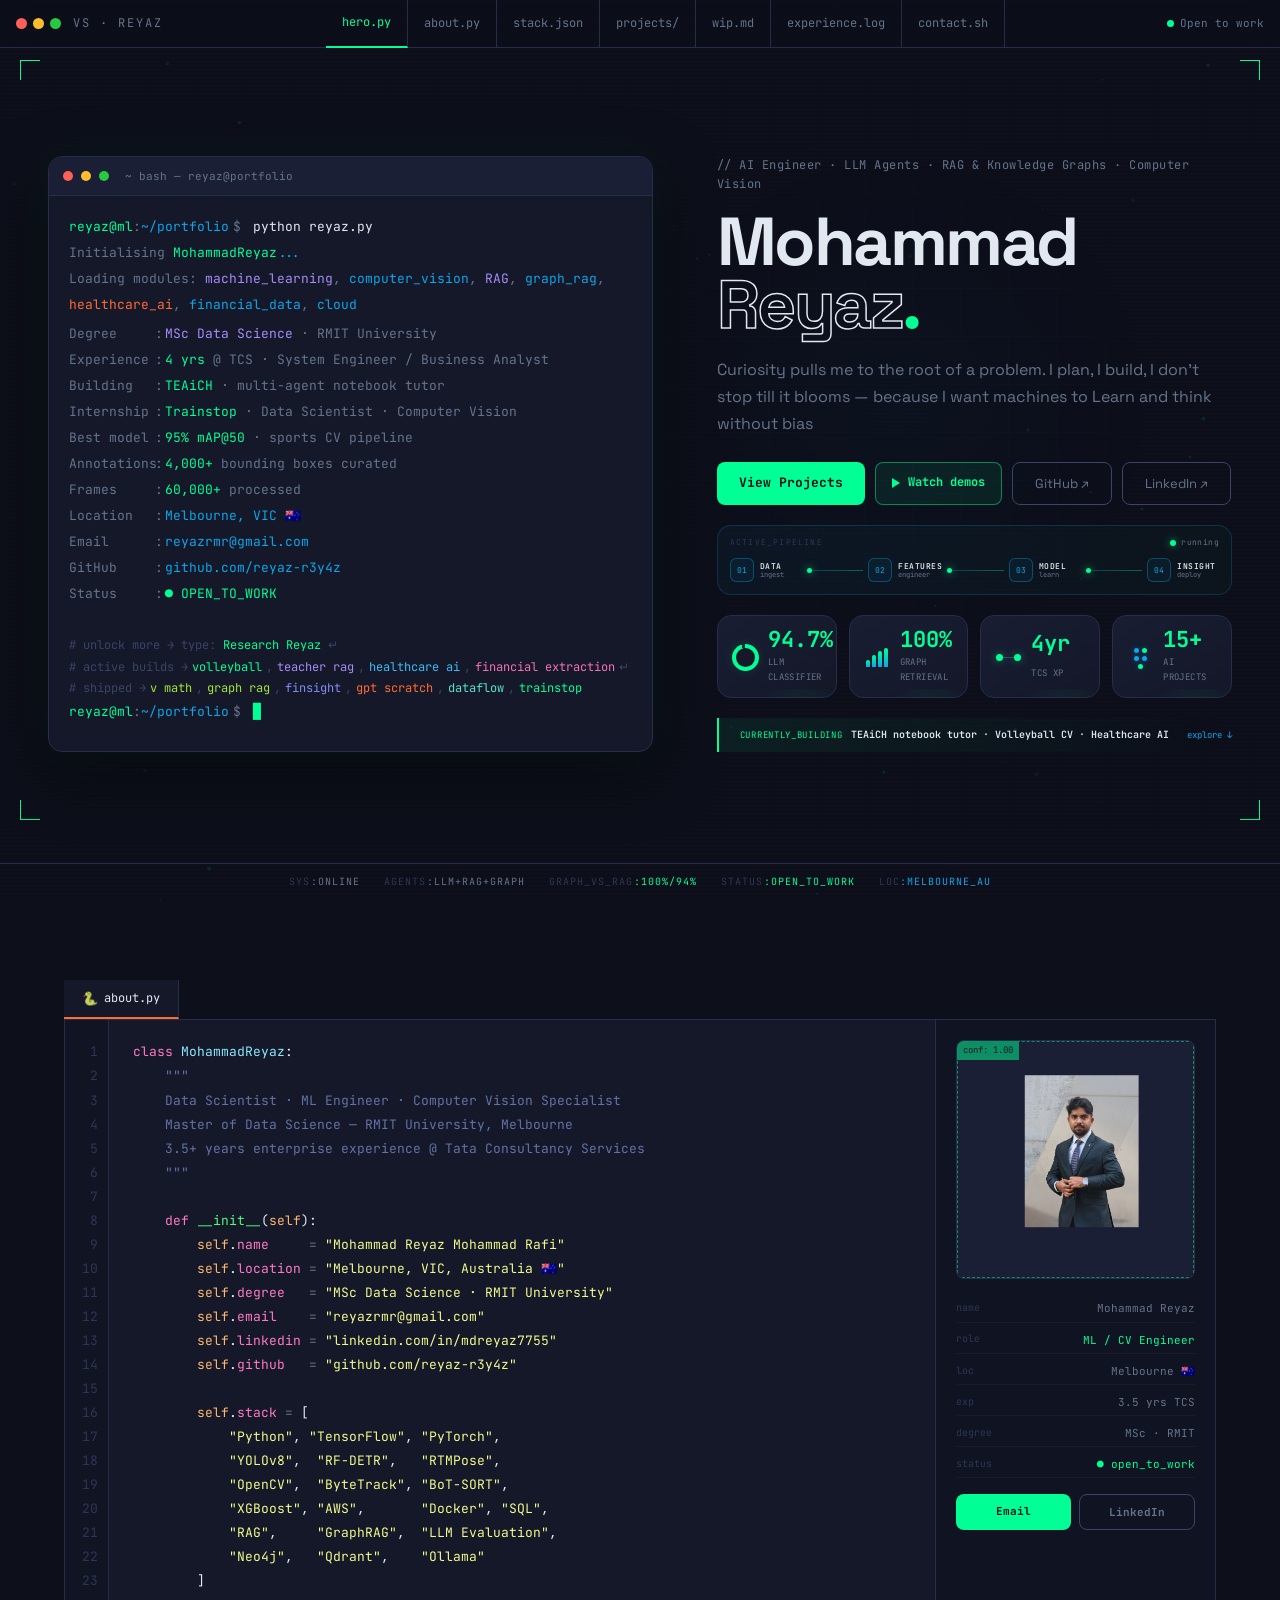
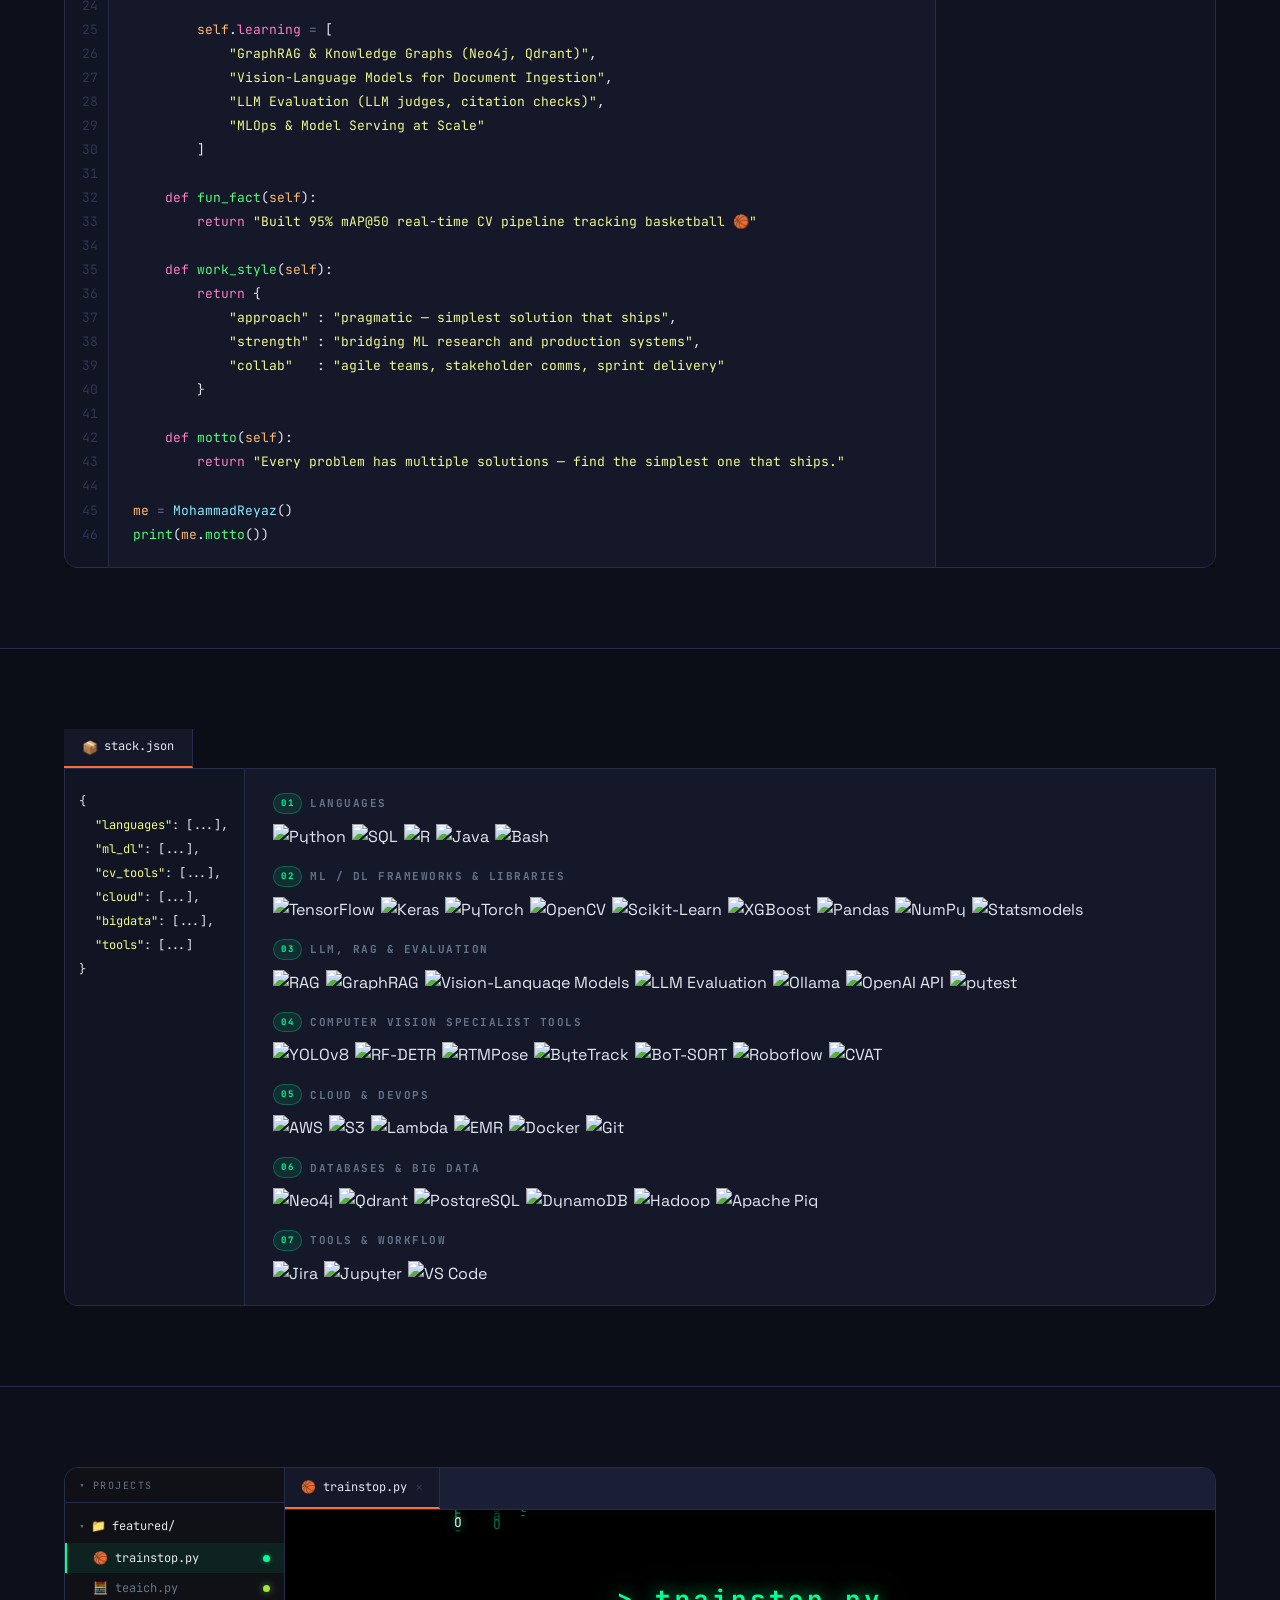
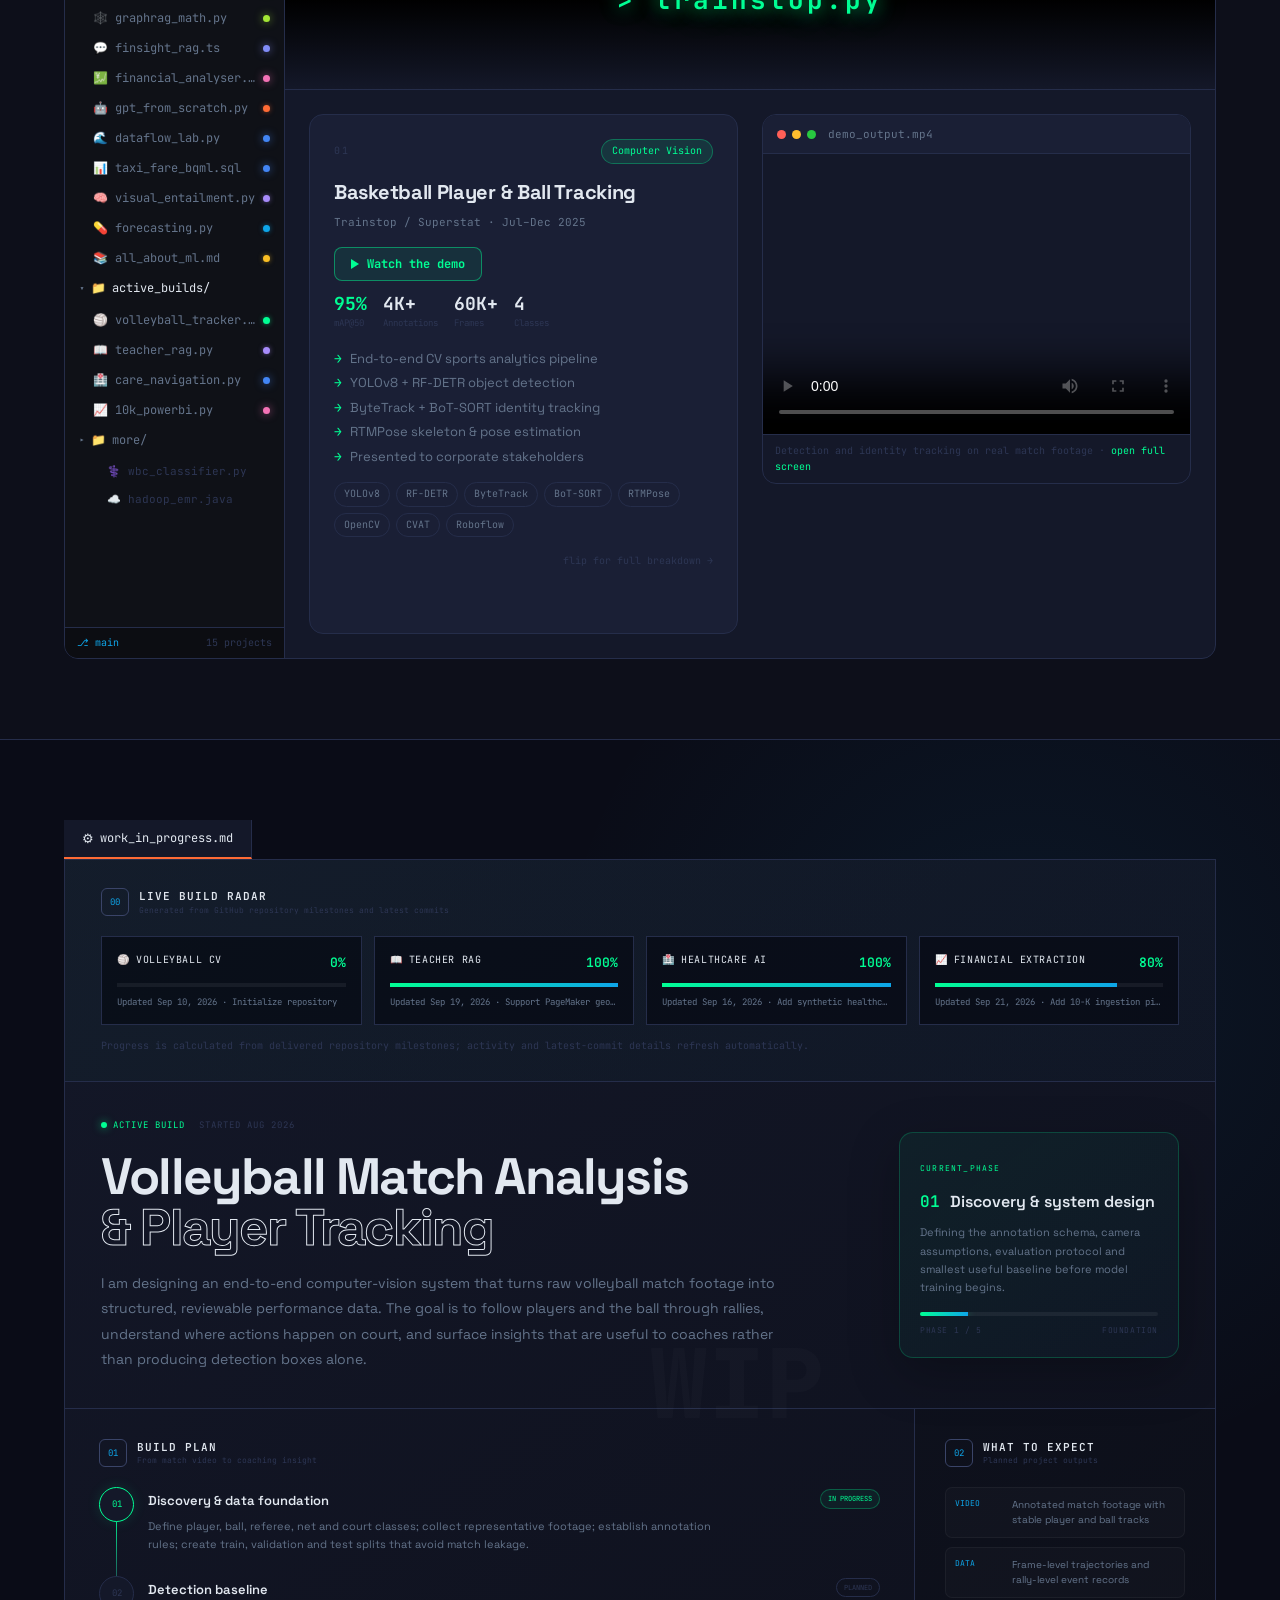
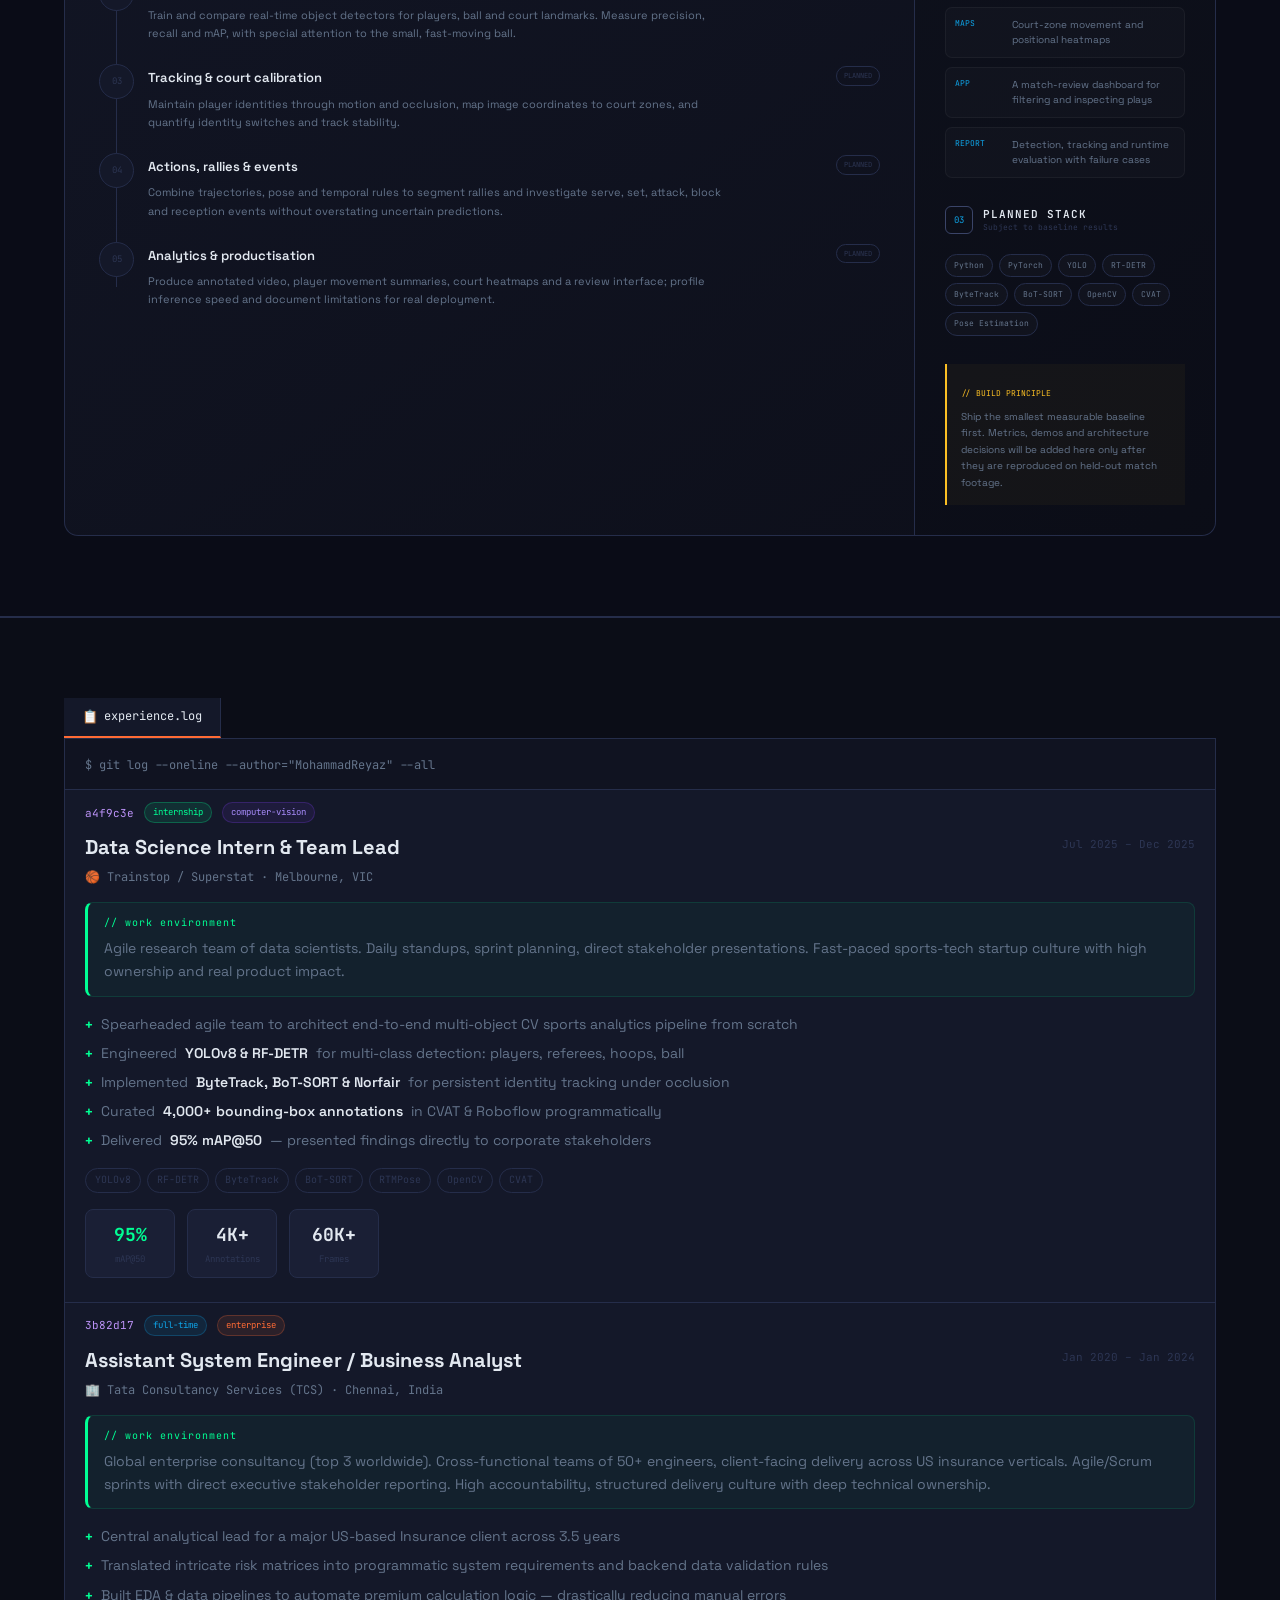
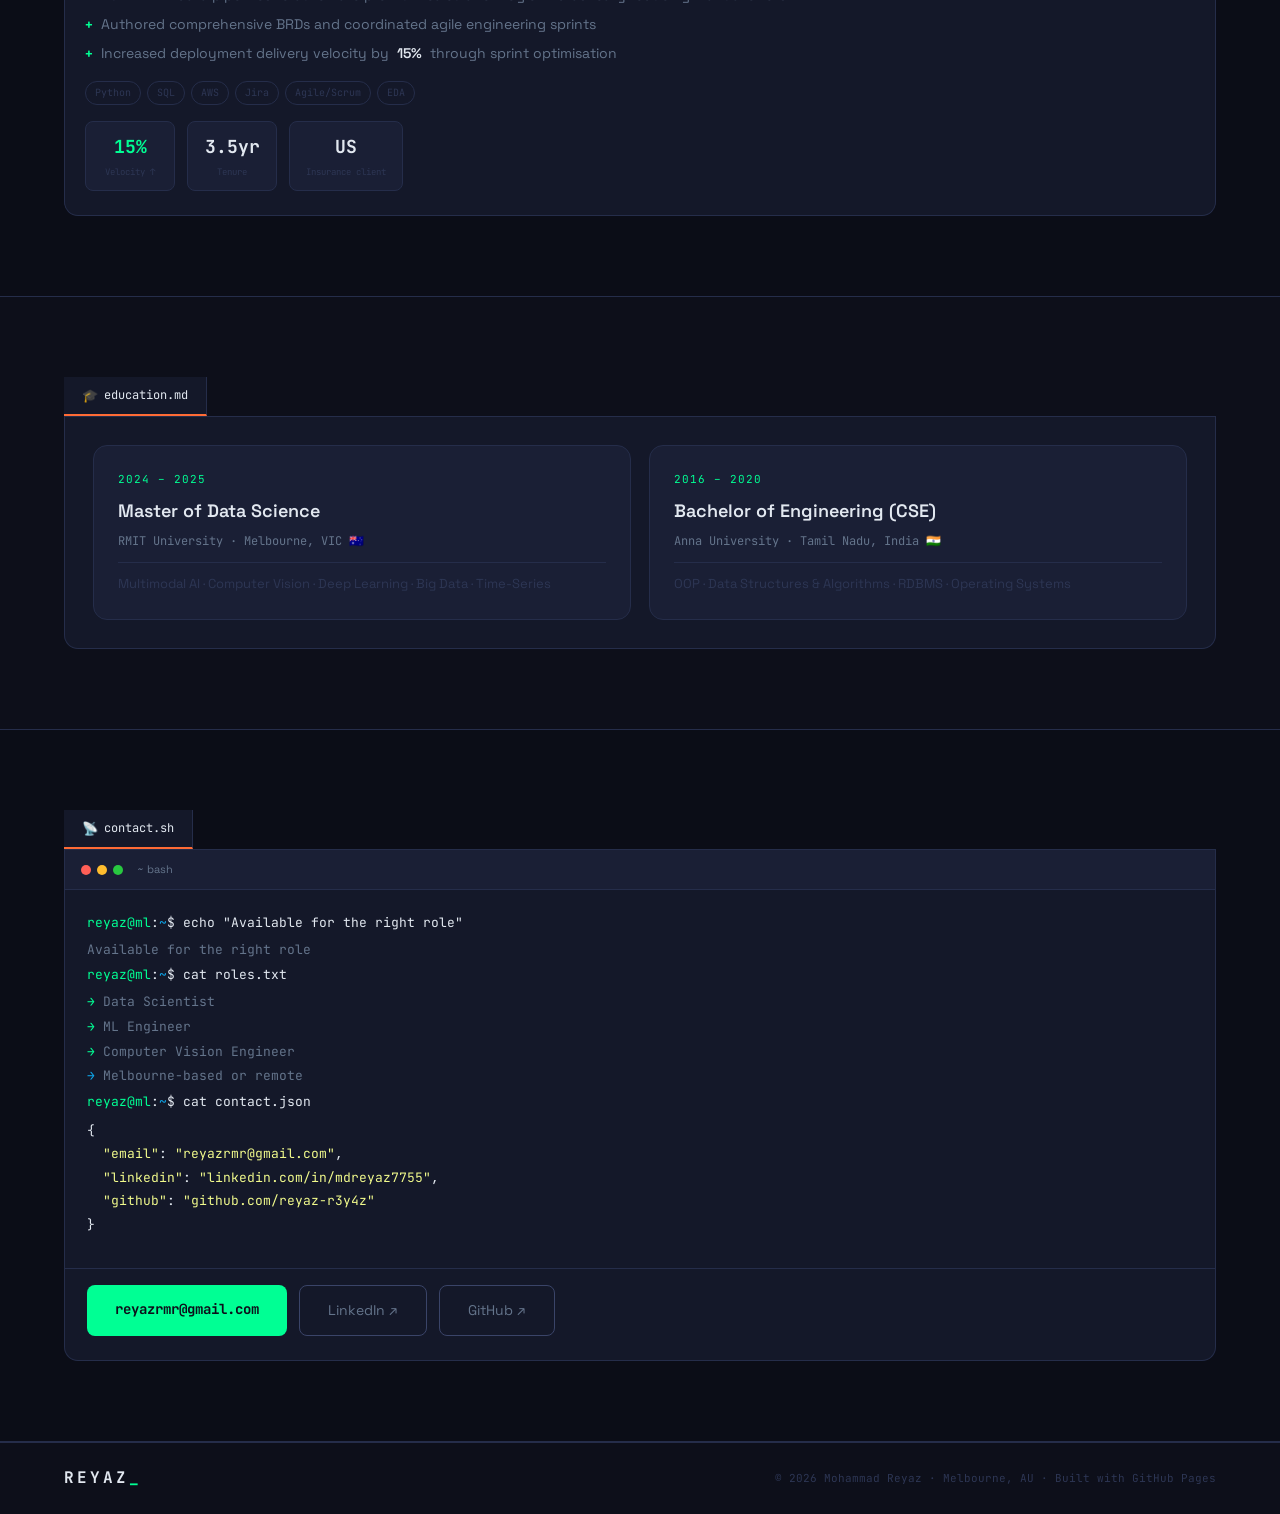
==== index.html @ 6107a63a "Portfolio: TEAiCH notebook tutor as the lead product, with live screenshots - TEAiCH card: step chec" ====
<!doctype html>
<html lang="en">
<head>
  <meta charset="utf-8"/>
  <meta name="viewport" content="width=device-width,initial-scale=1"/>
  <title>Mohammad Reyaz | AI Engineer · LLM Agents · RAG · Knowledge Graphs</title>
  <meta name="description" content="Portfolio of Mohammad Reyaz, AI Engineer: multi-agent LLM systems, RAG and knowledge-graph retrieval, computer vision, with working demos. Master of Data Science, RMIT."/>
  <link rel="preconnect" href="https://fonts.googleapis.com">
  <link href="https://fonts.googleapis.com/css2?family=Space+Grotesk:wght@400;500;600;700&family=JetBrains+Mono:wght@300;400;500;700&display=swap" rel="stylesheet">
  <link rel="stylesheet" href="style.css"/>
  <style>
    /* ── TERMINAL HINT ── */
    .t-hint { font-family: var(--mono); font-size: 12px; color: #3A4468; }
    .t-hint-pulse { animation: hintPulse 3s ease-in-out infinite; }
    @keyframes hintPulse { 0%,100%{opacity:.35} 50%{opacity:.85} }
    #termTyped { font-family: var(--mono); font-size: 13px; color: #00FF94; }

    /* ── RESEARCH OVERLAY ── */
    #researchOverlay {
      position: fixed; inset: 0; z-index: 9999;
      display: flex; flex-direction: column;
      background: #0d1117;
      opacity: 0; pointer-events: none;
      transition: opacity .35s ease;
    }
    #researchOverlay.open { opacity: 1; pointer-events: all; }
    .ro-bar {
      display: flex; align-items: center; justify-content: space-between;
      background: #161b22; border-bottom: 1px solid #30363d;
      padding: 0 20px; height: 48px; flex-shrink: 0;
    }
    .ro-bar-left {
      display: flex; align-items: center; gap: 10px;
      font-family: 'JetBrains Mono', monospace; font-size: 12px; color: #8b949e;
    }
    .ro-dot { width: 10px; height: 10px; border-radius: 50%; }
    .ro-dot.r{background:#ff5f57}.ro-dot.y{background:#febc2e}.ro-dot.g{background:#28c840}
    .ro-title { font-size: 11px; color: #8b949e; font-family: 'JetBrains Mono',monospace; }
    #researchClose {
      background: rgba(248,81,73,0.12); border: 1px solid rgba(248,81,73,0.4);
      color: #f85149; font-family: 'JetBrains Mono', monospace;
      font-size: 12px; padding: 5px 16px; cursor: pointer; letter-spacing: .04em;
      transition: background .2s, border-color .2s;
    }
    #researchClose:hover { background: rgba(248,81,73,0.25); border-color: #f85149; }
    #researchFrame {
      flex: 1; width: 100%; border: none;
      transform: translateY(20px); transition: transform .4s ease .1s;
    }
    #researchOverlay.open #researchFrame { transform: translateY(0); }

    /* ── TERMINAL UNLOCK FLASH ── */
    @keyframes termFlash {
      0%{box-shadow:0 0 0 rgba(0,255,148,0)} 30%{box-shadow:0 0 40px rgba(0,255,148,.5),0 0 80px rgba(0,255,148,.2)}
      100%{box-shadow:0 0 40px rgba(0,255,148,.05),0 20px 60px rgba(0,0,0,.5)}
    }
    .term-block.flash { animation: termFlash 1s ease forwards; }
  </style>
</head>
<body>

<canvas id="bgCanvas"></canvas>

<!-- ░░ TITLEBAR NAV ░░ -->
<header class="titlebar" id="nav">
  <div class="tb-left">
    <div class="tb-dots"><span class="dot r"></span><span class="dot y"></span><span class="dot g"></span></div>
    <span class="tb-app">VS · REYAZ</span>
  </div>
  <nav class="tb-tabs">
    <a href="#hero"       class="tab active">hero.py</a>
    <a href="#about"      class="tab">about.py</a>
    <a href="#stack"      class="tab">stack.json</a>
    <a href="#projects"   class="tab">projects/</a>
    <a href="#work-in-progress" class="tab">wip.md</a>
    <a href="#experience" class="tab">experience.log</a>
    <a href="#contact"    class="tab">contact.sh</a>
  </nav>
  <div class="tb-right">
    <span class="tb-status"><span class="status-dot"></span>Open to work</span>
    <button class="burger" id="burger" aria-label="Menu"><span></span><span></span><span></span></button>
  </div>
</header>
<div class="mobile-nav" id="mobileNav">
  <a href="#about">about.py</a><a href="#stack">stack.json</a>
  <a href="#projects">projects/</a><a href="#work-in-progress">wip.md</a><a href="#experience">experience.log</a>
  <a href="#contact">contact.sh</a>
</div>

<!-- ══════════════════════════════════════════ HERO ══════════════════════════════════════════ -->
<section class="hero" id="hero">
  <div class="hero-data-grid" aria-hidden="true"></div>
  <div class="hero-corners">
    <div class="hc tl"></div><div class="hc tr"></div>
    <div class="hc bl"></div><div class="hc br"></div>
  </div>
  <div class="scanline-hero"></div>
  <div class="sys-bar">
    <span>SYS<span class="sv">:ONLINE</span></span>
    <span>AGENTS<span class="sv">:LLM+RAG+GRAPH</span></span>
    <span>GRAPH_VS_RAG<span class="sv hi">:100%/94%</span></span>
    <span>STATUS<span class="sv hi">:OPEN_TO_WORK</span></span>
    <span>LOC<span class="tb2">:MELBOURNE_AU</span></span>
  </div>
  <div class="hero-wrap">
    <!-- terminal -->
    <div class="term-block">
      <div class="term-header">
        <span class="tc r"></span><span class="tc y"></span><span class="tc g"></span>
        <span class="term-title">~  bash — reyaz@portfolio</span>
      </div>
      <div class="term-body">
        <div class="tl"><span class="tp">reyaz@ml</span><span class="ta">:</span><span class="tpath">~/portfolio</span><span class="ts2">$</span> python reyaz.py</div>
        <div class="tl to">Initialising <span class="tg">MohammadReyaz</span><span class="tb2">...</span></div>
        <div class="tl to module-line"><span>Loading modules:</span> <span class="tpurp">machine_learning</span>, <span class="tb2">computer_vision</span>, <span class="tpurp">RAG</span>, <span class="tb2">graph_rag</span>, <span class="torange">healthcare_ai</span>, <span class="tb2">financial_data</span>, <span class="tb2">cloud</span></div>
        <div class="tl to term-row"><span class="term-key">Degree</span><span class="term-sep">:</span><span class="term-val"><span class="tpurp">MSc Data Science</span> · RMIT University</span></div>
        <div class="tl to term-row"><span class="term-key">Experience</span><span class="term-sep">:</span><span class="term-val"><span class="tg">4 yrs</span> @ TCS · System Engineer / Business Analyst</span></div>
        <div class="tl to term-row"><span class="term-key">Building</span><span class="term-sep">:</span><span class="term-val"><span class="tg">TEAiCH</span> · multi-agent notebook tutor</span></div>
        <div class="tl to term-row"><span class="term-key">Internship</span><span class="term-sep">:</span><span class="term-val"><span class="tg">Trainstop</span> · Data Scientist · Computer Vision</span></div>
        <div class="tl to term-row"><span class="term-key">Best model</span><span class="term-sep">:</span><span class="term-val"><span class="tg">95% mAP@50</span> · sports CV pipeline</span></div>
        <div class="tl to term-row"><span class="term-key">Annotations</span><span class="term-sep">:</span><span class="term-val"><span class="tg">4,000+</span> bounding boxes curated</span></div>
        <div class="tl to term-row"><span class="term-key">Frames</span><span class="term-sep">:</span><span class="term-val"><span class="tg">60,000+</span> processed</span></div>
        <div class="tl to term-row"><span class="term-key">Location</span><span class="term-sep">:</span><span class="term-val"><span class="tb2">Melbourne, VIC 🇦🇺</span></span></div>
        <div class="tl to term-row"><span class="term-key">Email</span><span class="term-sep">:</span><span class="term-val"><span class="tb2">reyazrmr@gmail.com</span></span></div>
        <div class="tl to term-row"><span class="term-key">GitHub</span><span class="term-sep">:</span><span class="term-val"><span class="tb2">github.com/reyaz-r3y4z</span></span></div>
        <div class="tl to term-row"><span class="term-key">Status</span><span class="term-sep">:</span><span class="term-val"><span class="tg blink-g">● OPEN_TO_WORK</span></span></div>
        <div class="tl">&nbsp;</div>
        <div class="tl t-hint"><span style="color:#3A4468"># </span><span style="color:#3A4468">unlock more → type: </span><span class="t-hint-pulse" style="color:#00FF94">Research Reyaz</span><span style="color:#3A4468"> ↵</span></div>
        <div class="tl t-hint project-hint"><span class="hint-label"># active builds →</span><span class="t-hint-pulse" style="color:#00FF94">volleyball</span><span class="hint-comma">,</span> <span class="t-hint-pulse" style="color:#A78BFA">teacher rag</span><span class="hint-comma">,</span> <span class="t-hint-pulse" style="color:#38BDF8">healthcare ai</span><span class="hint-comma">,</span> <span class="t-hint-pulse" style="color:#F472B6">financial extraction</span><span class="hint-label"> ↵</span></div>
        <div class="tl t-hint project-hint"><span class="hint-label"># shipped →</span><span class="t-hint-pulse" style="color:#A3E635">v math</span><span class="hint-comma">,</span> <span class="t-hint-pulse" style="color:#A3E635">graph rag</span><span class="hint-comma">,</span> <span class="t-hint-pulse" style="color:#818CF8">finsight</span><span class="hint-comma">,</span> <span class="t-hint-pulse" style="color:#FF6B35">gpt scratch</span><span class="hint-comma">,</span> <span class="t-hint-pulse" style="color:#57E3D1">dataflow</span><span class="hint-comma">,</span> <span class="t-hint-pulse" style="color:#00FF94">trainstop</span></div>
        <div id="termCliOutput" class="term-cli-output" hidden aria-live="polite"></div>
        <div class="tl" id="termInputLine"><span id="termPrompt"><span class="tp">reyaz@ml</span><span class="ta">:</span><span class="tpath">~/portfolio</span><span class="ts2">$</span> </span><span id="termTyped"></span><span class="cursor-blink" id="termCursor">█</span></div>
        <input id="termHiddenInput"tabindex="-1" autocomplete="off" autocorrect="off" spellcheck="false"
          style="position:absolute;opacity:0;pointer-events:none;width:1px;height:1px;left:-9999px" />
      </div>
    </div>
    <!-- right side: default bio, swapped for project preview via terminal commands -->
    <div class="hero-right" id="heroRight">
      <div class="hero-right-default" id="heroRightDefault">
        <!-- headline -->
        <div class="hero-headline">
          <p class="hl-eye">// AI Engineer · LLM Agents · RAG &amp; Knowledge Graphs · Computer Vision</p>
          <h1>
            <span class="hn1">Mohammad</span><br>
            <span class="hn2">Reyaz<span class="hl-dot">.</span></span>
          </h1>
          <p class="hl-sub">Curiosity pulls me to the root of a problem. I plan, I build, I don't stop till it blooms — because I want machines to Learn and think without bias</p>
          <div class="hl-actions">
            <a href="#projects" class="btn-g">View Projects</a>
            <a href="#demo-vmath" class="btn-demo" data-demo="vmath"><span class="pl"></span>Watch demos</a>
            <a href="https://github.com/reyaz-r3y4z" class="btn-ghost" target="_blank" rel="noopener">GitHub ↗</a>
            <a href="https://linkedin.com/in/mdreyaz7755" class="btn-ghost" target="_blank" rel="noopener">LinkedIn ↗</a>
          </div>
        </div>
        <!-- compact machine-learning workflow graphic -->
        <div class="ml-flow" aria-label="Machine learning workflow: data, features, models, and insight">
          <div class="ml-flow-head"><span>ACTIVE_PIPELINE</span><span class="ml-flow-live"><i></i> running</span></div>
          <div class="ml-flow-track">
            <div class="ml-node"><span class="ml-node-icon">01</span><span><strong>DATA</strong><small>ingest</small></span></div>
            <div class="ml-link"><i></i></div>
            <div class="ml-node"><span class="ml-node-icon">02</span><span><strong>FEATURES</strong><small>engineer</small></span></div>
            <div class="ml-link"><i></i></div>
            <div class="ml-node"><span class="ml-node-icon">03</span><span><strong>MODEL</strong><small>learn</small></span></div>
            <div class="ml-link"><i></i></div>
            <div class="ml-node"><span class="ml-node-icon">04</span><span><strong>INSIGHT</strong><small>deploy</small></span></div>
          </div>
        </div>
        <!-- metric cards -->
        <div class="hero-metrics">
          <div class="m-card"><span class="m-viz m-ring" style="--p:95"></span><span class="mv">94.7%</span><span class="ml">LLM Classifier</span></div>
          <div class="m-card"><span class="m-viz m-bars"><i></i><i></i><i></i><i></i></span><span class="mv">100%</span><span class="ml">Graph Retrieval</span></div>
          <div class="m-card"><span class="m-viz m-timeline"><i></i></span><span class="mv">4yr</span><span class="ml">TCS XP</span></div>
          <div class="m-card"><span class="m-viz m-dots"><i></i><i></i><i></i><i></i><i></i></span><span class="mv">15+</span><span class="ml">AI Projects</span></div>
        </div>
        <div class="focus-signal">
          <span class="focus-pulse"></span>
          <span class="focus-label">CURRENTLY_BUILDING</span>
          <strong>TEAiCH notebook tutor · Volleyball CV · Healthcare AI</strong>
          <span class="focus-tech">agents / knowledge graphs / MCP / vision</span>
          <a href="#projects" aria-label="Explore current projects">explore &darr;</a>
        </div>
      </div>
      <!-- populated by terminal project commands, see script at bottom of page -->
      <div class="hero-right-project" id="heroRightProject"></div>
    </div>
  </div>
</section>

<!-- ══════════════════════════════════════════ ABOUT ══════════════════════════════════════════ -->
<section class="section" id="about">
  <div class="wrap">
    <div class="file-tab-row"><div class="file-tab active"><span class="ft-ic">🐍</span>about.py</div></div>
    <div class="ide-pane about-pane">
      <div class="code-area">
        <div class="line-nums" id="lineNums"></div>
        <pre class="code-editor" id="codeEditor"><span class="ck">class</span> <span class="ccls">MohammadReyaz</span><span class="cpu">:</span>
    <span class="ccm">"""</span>
<span class="ccm">    Data Scientist · ML Engineer · Computer Vision Specialist</span>
<span class="ccm">    Master of Data Science — RMIT University, Melbourne</span>
<span class="ccm">    3.5+ years enterprise experience @ Tata Consultancy Services</span>
<span class="ccm">    """</span>

    <span class="ck">def</span> <span class="cfn">__init__</span><span class="cpu">(</span><span class="cvar">self</span><span class="cpu">):</span>
        <span class="cvar">self</span><span class="cpu">.</span><span class="cprop">name</span>     <span class="cop">=</span> <span class="cstr">"Mohammad Reyaz Mohammad Rafi"</span>
        <span class="cvar">self</span><span class="cpu">.</span><span class="cprop">location</span> <span class="cop">=</span> <span class="cstr">"Melbourne, VIC, Australia 🇦🇺"</span>
        <span class="cvar">self</span><span class="cpu">.</span><span class="cprop">degree</span>   <span class="cop">=</span> <span class="cstr">"MSc Data Science · RMIT University"</span>
        <span class="cvar">self</span><span class="cpu">.</span><span class="cprop">email</span>    <span class="cop">=</span> <span class="cstr">"reyazrmr@gmail.com"</span>
        <span class="cvar">self</span><span class="cpu">.</span><span class="cprop">linkedin</span> <span class="cop">=</span> <span class="cstr">"linkedin.com/in/mdreyaz7755"</span>
        <span class="cvar">self</span><span class="cpu">.</span><span class="cprop">github</span>   <span class="cop">=</span> <span class="cstr">"github.com/reyaz-r3y4z"</span>

        <span class="cvar">self</span><span class="cpu">.</span><span class="cprop">stack</span> <span class="cop">=</span> <span class="cpu">[</span>
            <span class="cstr">"Python"</span><span class="cpu">,</span> <span class="cstr">"TensorFlow"</span><span class="cpu">,</span> <span class="cstr">"PyTorch"</span><span class="cpu">,</span>
            <span class="cstr">"YOLOv8"</span><span class="cpu">,</span>  <span class="cstr">"RF-DETR"</span><span class="cpu">,</span>   <span class="cstr">"RTMPose"</span><span class="cpu">,</span>
            <span class="cstr">"OpenCV"</span><span class="cpu">,</span>  <span class="cstr">"ByteTrack"</span><span class="cpu">,</span> <span class="cstr">"BoT-SORT"</span><span class="cpu">,</span>
            <span class="cstr">"XGBoost"</span><span class="cpu">,</span> <span class="cstr">"AWS"</span><span class="cpu">,</span>       <span class="cstr">"Docker"</span><span class="cpu">,</span> <span class="cstr">"SQL"</span><span class="cpu">,</span>
            <span class="cstr">"RAG"</span><span class="cpu">,</span>     <span class="cstr">"GraphRAG"</span><span class="cpu">,</span>  <span class="cstr">"LLM Evaluation"</span><span class="cpu">,</span>
            <span class="cstr">"Neo4j"</span><span class="cpu">,</span>   <span class="cstr">"Qdrant"</span><span class="cpu">,</span>    <span class="cstr">"Ollama"</span>
        <span class="cpu">]</span>

        <span class="cvar">self</span><span class="cpu">.</span><span class="cprop">learning</span> <span class="cop">=</span> <span class="cpu">[</span>
            <span class="cstr">"GraphRAG &amp; Knowledge Graphs (Neo4j, Qdrant)"</span><span class="cpu">,</span>
            <span class="cstr">"Vision-Language Models for Document Ingestion"</span><span class="cpu">,</span>
            <span class="cstr">"LLM Evaluation (LLM judges, citation checks)"</span><span class="cpu">,</span>
            <span class="cstr">"MLOps &amp; Model Serving at Scale"</span>
        <span class="cpu">]</span>

    <span class="ck">def</span> <span class="cfn">fun_fact</span><span class="cpu">(</span><span class="cvar">self</span><span class="cpu">):</span>
        <span class="ck">return</span> <span class="cstr">"Built 95% mAP@50 real-time CV pipeline tracking basketball 🏀"</span>

    <span class="ck">def</span> <span class="cfn">work_style</span><span class="cpu">(</span><span class="cvar">self</span><span class="cpu">):</span>
        <span class="ck">return</span> <span class="cpu">{</span>
            <span class="cstr">"approach"</span> <span class="cpu">:</span> <span class="cstr">"pragmatic — simplest solution that ships"</span><span class="cpu">,</span>
            <span class="cstr">"strength"</span> <span class="cpu">:</span> <span class="cstr">"bridging ML research and production systems"</span><span class="cpu">,</span>
            <span class="cstr">"collab"</span>   <span class="cpu">:</span> <span class="cstr">"agile teams, stakeholder comms, sprint delivery"</span>
        <span class="cpu">}</span>

    <span class="ck">def</span> <span class="cfn">motto</span><span class="cpu">(</span><span class="cvar">self</span><span class="cpu">):</span>
        <span class="ck">return</span> <span class="cstr">"Every problem has multiple solutions — find the simplest one that ships."</span>

<span class="cvar">me</span> <span class="cop">=</span> <span class="ccls">MohammadReyaz</span><span class="cpu">()</span>
<span class="cfn">print</span><span class="cpu">(</span><span class="cvar">me</span><span class="cpu">.</span><span class="cfn">motto</span><span class="cpu">())</span></pre>
      </div>
      <!-- profile side panel -->
      <div class="profile-panel">
        <div class="pp-img-wrap" id="ppWrap">
          <img src="assets/prof.png" alt="Mohammad Reyaz"
               onerror="document.getElementById('ppWrap').classList.add('no-img')"/>
          <div class="pp-fallback"><span class="pp-init">MR</span><span class="pp-hint">assets/prof.png</span></div>
          <div class="pp-bbox"><span class="pp-conf">conf: 1.00</span></div>
        </div>
        <div class="pp-rows">
          <div class="pp-row"><span class="pp-k">name</span><span class="pp-v">Mohammad Reyaz</span></div>
          <div class="pp-row"><span class="pp-k">role</span><span class="pp-v g">ML / CV Engineer</span></div>
          <div class="pp-row"><span class="pp-k">loc</span><span class="pp-v">Melbourne 🇦🇺</span></div>
          <div class="pp-row"><span class="pp-k">exp</span><span class="pp-v">3.5 yrs TCS</span></div>
          <div class="pp-row"><span class="pp-k">degree</span><span class="pp-v">MSc · RMIT</span></div>
          <div class="pp-row"><span class="pp-k">status</span><span class="pp-v g blink-g">● open_to_work</span></div>
        </div>
        <div class="pp-actions">
          <a href="mailto:reyazrmr@gmail.com" class="pp-btn">Email</a>
          <a href="https://linkedin.com/in/mdreyaz7755" class="pp-btn ghost" target="_blank" rel="noopener">LinkedIn</a>
        </div>
      </div>
    </div>
  </div>
</section>

<!-- ══════════════════════════════════════════ STACK ══════════════════════════════════════════ -->
<section class="section alt" id="stack">
  <div class="wrap">
    <div class="file-tab-row"><div class="file-tab active"><span class="ft-ic">📦</span>stack.json</div></div>
    <div class="ide-pane stack-pane">
      <div class="stack-json">
        <div class="sj"><span class="cpu">{</span></div>
        <div class="sj ind"><span class="cstr">"languages"</span><span class="cpu">: [...]</span><span class="cpu">,</span></div>
        <div class="sj ind"><span class="cstr">"ml_dl"</span><span class="cpu">: [...]</span><span class="cpu">,</span></div>
        <div class="sj ind"><span class="cstr">"cv_tools"</span><span class="cpu">: [...]</span><span class="cpu">,</span></div>
        <div class="sj ind"><span class="cstr">"cloud"</span><span class="cpu">: [...]</span><span class="cpu">,</span></div>
        <div class="sj ind"><span class="cstr">"bigdata"</span><span class="cpu">: [...]</span><span class="cpu">,</span></div>
        <div class="sj ind"><span class="cstr">"tools"</span><span class="cpu">: [...]</span></div>
        <div class="sj"><span class="cpu">}</span></div>
      </div>
      <div class="badge-wall">
        <div class="bw-g"><h3 class="bw-cat"><span class="cat-n">01</span>Languages</h3><div class="bw-b">
          <img src="https://img.shields.io/badge/Python-3776AB?style=flat-square&logo=python&logoColor=white" alt="Python"/>
          <img src="https://img.shields.io/badge/SQL-4479A1?style=flat-square&logo=mysql&logoColor=white" alt="SQL"/>
          <img src="https://img.shields.io/badge/R-276DC3?style=flat-square&logo=r&logoColor=white" alt="R"/>
          <img src="https://img.shields.io/badge/Java-ED8B00?style=flat-square&logo=openjdk&logoColor=white" alt="Java"/>
          <img src="https://img.shields.io/badge/Bash-4EAA25?style=flat-square&logo=gnubash&logoColor=white" alt="Bash"/>
        </div></div>
        <div class="bw-g"><h3 class="bw-cat"><span class="cat-n">02</span>ML / DL Frameworks &amp; Libraries</h3><div class="bw-b">
          <img src="https://img.shields.io/badge/TensorFlow-FF6F00?style=flat-square&logo=tensorflow&logoColor=white" alt="TensorFlow"/>
          <img src="https://img.shields.io/badge/Keras-D00000?style=flat-square&logo=keras&logoColor=white" alt="Keras"/>
          <img src="https://img.shields.io/badge/PyTorch-EE4C2C?style=flat-square&logo=pytorch&logoColor=white" alt="PyTorch"/>
          <img src="https://img.shields.io/badge/OpenCV-5C3EE8?style=flat-square&logo=opencv&logoColor=white" alt="OpenCV"/>
          <img src="https://img.shields.io/badge/Scikit--Learn-F7931E?style=flat-square&logo=scikit-learn&logoColor=white" alt="Scikit-Learn"/>
          <img src="https://img.shields.io/badge/XGBoost-00897B?style=flat-square&logo=xgboost&logoColor=white" alt="XGBoost"/>
          <img src="https://img.shields.io/badge/Pandas-150458?style=flat-square&logo=pandas&logoColor=white" alt="Pandas"/>
          <img src="https://img.shields.io/badge/NumPy-013243?style=flat-square&logo=numpy&logoColor=white" alt="NumPy"/>
          <img src="https://img.shields.io/badge/Statsmodels-3B4D98?style=flat-square&logo=python&logoColor=white" alt="Statsmodels"/>
        </div></div>
        <div class="bw-g"><h3 class="bw-cat"><span class="cat-n">03</span>LLM, RAG &amp; Evaluation</h3><div class="bw-b">
          <img src="https://img.shields.io/badge/RAG-70A5FD?style=flat-square" alt="RAG"/>
          <img src="https://img.shields.io/badge/GraphRAG-BF91F3?style=flat-square" alt="GraphRAG"/>
          <img src="https://img.shields.io/badge/Vision--Language%20Models-38BDAE?style=flat-square" alt="Vision-Language Models"/>
          <img src="https://img.shields.io/badge/LLM%20Evaluation-FF6D00?style=flat-square" alt="LLM Evaluation"/>
          <img src="https://img.shields.io/badge/Ollama-000000?style=flat-square&logo=ollama&logoColor=white" alt="Ollama"/>
          <img src="https://img.shields.io/badge/OpenAI%20API-412991?style=flat-square" alt="OpenAI API"/>
          <img src="https://img.shields.io/badge/pytest-0A9EDC?style=flat-square&logo=pytest&logoColor=white" alt="pytest"/>
        </div></div>
        <div class="bw-g"><h3 class="bw-cat"><span class="cat-n">04</span>Computer Vision Specialist Tools</h3><div class="bw-b">
          <img src="https://img.shields.io/badge/YOLOv8-00FFFF?style=flat-square&logo=yolo&logoColor=black" alt="YOLOv8"/>
          <img src="https://img.shields.io/badge/RF--DETR-BF91F3?style=flat-square&logo=python&logoColor=white" alt="RF-DETR"/>
          <img src="https://img.shields.io/badge/RTMPose-38BDAE?style=flat-square&logo=python&logoColor=white" alt="RTMPose"/>
          <img src="https://img.shields.io/badge/ByteTrack-70A5FD?style=flat-square&logo=python&logoColor=white" alt="ByteTrack"/>
          <img src="https://img.shields.io/badge/BoT--SORT-FF6D00?style=flat-square&logo=python&logoColor=white" alt="BoT-SORT"/>
          <img src="https://img.shields.io/badge/Roboflow-6706CE?style=flat-square&logo=roboflow&logoColor=white" alt="Roboflow"/>
          <img src="https://img.shields.io/badge/CVAT-FF6D00?style=flat-square&logo=opencv&logoColor=white" alt="CVAT"/>
        </div></div>
        <div class="bw-g"><h3 class="bw-cat"><span class="cat-n">05</span>Cloud &amp; DevOps</h3><div class="bw-b">
          <img src="https://img.shields.io/badge/AWS-232F3E?style=flat-square&logo=amazonaws&logoColor=white" alt="AWS"/>
          <img src="https://img.shields.io/badge/S3-569A31?style=flat-square&logo=amazons3&logoColor=white" alt="S3"/>
          <img src="https://img.shields.io/badge/Lambda-FF9900?style=flat-square&logo=awslambda&logoColor=white" alt="Lambda"/>
          <img src="https://img.shields.io/badge/EMR-FF9900?style=flat-square&logo=amazonaws&logoColor=white" alt="EMR"/>
          <img src="https://img.shields.io/badge/Docker-2496ED?style=flat-square&logo=docker&logoColor=white" alt="Docker"/>
          <img src="https://img.shields.io/badge/Git-F05032?style=flat-square&logo=git&logoColor=white" alt="Git"/>
        </div></div>
        <div class="bw-g"><h3 class="bw-cat"><span class="cat-n">06</span>Databases &amp; Big Data</h3><div class="bw-b">
          <img src="https://img.shields.io/badge/Neo4j-4581C3?style=flat-square&logo=neo4j&logoColor=white" alt="Neo4j"/>
          <img src="https://img.shields.io/badge/Qdrant-DC244C?style=flat-square&logo=qdrant&logoColor=white" alt="Qdrant"/>
          <img src="https://img.shields.io/badge/PostgreSQL-4169E1?style=flat-square&logo=postgresql&logoColor=white" alt="PostgreSQL"/>
          <img src="https://img.shields.io/badge/DynamoDB-4053D6?style=flat-square&logo=amazondynamodb&logoColor=white" alt="DynamoDB"/>
          <img src="https://img.shields.io/badge/Hadoop-66CCFF?style=flat-square&logo=apachehadoop&logoColor=black" alt="Hadoop"/>
          <img src="https://img.shields.io/badge/Apache%20Pig-CC0200?style=flat-square&logo=apache&logoColor=white" alt="Apache Pig"/>
        </div></div>
        <div class="bw-g"><h3 class="bw-cat"><span class="cat-n">07</span>Tools &amp; Workflow</h3><div class="bw-b">
          <img src="https://img.shields.io/badge/Jira-0052CC?style=flat-square&logo=jira&logoColor=white" alt="Jira"/>
          <img src="https://img.shields.io/badge/Jupyter-F37626?style=flat-square&logo=jupyter&logoColor=white" alt="Jupyter"/>
          <img src="https://img.shields.io/badge/VS%20Code-007ACC?style=flat-square&logo=visualstudiocode&logoColor=white" alt="VS Code"/>
        </div></div>
      </div>
    </div>
  </div>
</section>

<!-- ══════════════════════════════════════════ PROJECTS ══════════════════════════════════════════ -->
<section class="section" id="projects">
  <div class="wrap">
    <div class="proj-ide">
      <!-- SIDEBAR -->
      <div class="proj-sidebar">
        <div class="psb-title"><span class="psb-chev">▾</span> PROJECTS</div>
        <div class="psb-tree">
          <div class="psb-folder open"><span class="psb-chev">▾</span><span>📁</span> featured/</div>
          <button class="psb-file proj-tab active" data-proj="trainstop"><span>🏀</span><span class="psb-fname">trainstop.py</span><span class="psb-dot cv-dot"></span></button>
          <button class="psb-file proj-tab" data-proj="vmath"><span>🧮</span><span class="psb-fname">teaich.py</span><span class="psb-dot graph-dot"></span></button>
          <button class="psb-file proj-tab" data-proj="graphrag"><span>🕸️</span><span class="psb-fname">graphrag_math.py</span><span class="psb-dot graph-dot"></span></button>
          <button class="psb-file proj-tab" data-proj="finsight"><span>💬</span><span class="psb-fname">finsight_rag.ts</span><span class="psb-dot eval-dot"></span></button>
          <button class="psb-file proj-tab" data-proj="financial10k"><span>💹</span><span class="psb-fname">financial_analyser.py</span><span class="psb-dot fin-dot"></span></button>
          <button class="psb-file proj-tab" data-proj="gptscratch"><span>🤖</span><span class="psb-fname">gpt_from_scratch.py</span><span class="psb-dot gpt-dot"></span></button>
          <button class="psb-file proj-tab" data-proj="dataflow"><span>🌊</span><span class="psb-fname">dataflow_lab.py</span><span class="psb-dot bq-dot"></span></button>
          <button class="psb-file proj-tab" data-proj="bigquery"><span>📊</span><span class="psb-fname">taxi_fare_bqml.sql</span><span class="psb-dot bq-dot"></span></button>
          <button class="psb-file proj-tab" data-proj="entailment"><span>🧠</span><span class="psb-fname">visual_entailment.py</span><span class="psb-dot mm-dot"></span></button>
          <button class="psb-file proj-tab" data-proj="forecast"><span>💊</span><span class="psb-fname">forecasting.py</span><span class="psb-dot ts-dot"></span></button>
          <button class="psb-file proj-tab" data-proj="mlnotes"><span>📚</span><span class="psb-fname">all_about_ml.md</span><span class="psb-dot ml-dot"></span></button>
          <div class="psb-folder open"><span class="psb-chev">▾</span><span>📁</span> active_builds/</div>
          <button class="psb-file proj-tab" data-proj="volleyball"><span>🏐</span><span class="psb-fname">volleyball_tracker.py</span><span class="psb-dot cv-dot"></span></button>
          <button class="psb-file proj-tab" data-proj="teacherrag"><span>📖</span><span class="psb-fname">teacher_rag.py</span><span class="psb-dot mm-dot"></span></button>
          <button class="psb-file proj-tab" data-proj="healthcare"><span>🏥</span><span class="psb-fname">care_navigation.py</span><span class="psb-dot bq-dot"></span></button>
          <button class="psb-file proj-tab" data-proj="financialextract"><span>📈</span><span class="psb-fname">10k_powerbi.py</span><span class="psb-dot fin-dot"></span></button>
          <div class="psb-folder"><span class="psb-chev">▸</span><span>📁</span> more/</div>
          <div class="psb-sub"><span>⚕️</span> wbc_classifier.py</div>
          <div class="psb-sub"><span>☁️</span> hadoop_emr.java</div>
        </div>
        <div class="psb-status"><span class="psb-branch">⎇ main</span><span>15 projects</span></div>
      </div>
      <!-- MAIN -->
      <div class="proj-main">
        <div class="proj-editor-tabs" id="projEditorTabs">
          <div class="pet active">🏀 trainstop.py <span class="pet-x">×</span></div>
        </div>
        <!-- MATRIX RAIN -->
        <div class="matrix-stage" id="matrixStage">
          <canvas id="matrixCanvas"></canvas>
          <div class="matrix-overlay"></div>
          <div class="matrix-label" id="matrixLabel"></div>
        </div>
        <!-- PANELS -->
        <div class="proj-panels">

          <!-- PROJECT 1 -->
          <div class="proj-panel active" data-proj="trainstop">
            <div class="proj-wrap">
              <div class="flip-card" id="fc1">
                <div class="fc-front">
                  <div class="fc-hd"><span class="fc-idx">01</span><span class="fc-badge cv">Computer Vision</span></div>
                  <h3 class="fc-title">Basketball Player &amp; Ball Tracking</h3>
                  <p class="fc-org">Trainstop / Superstat · Jul–Dec 2025</p>
                  <div class="fc-demo-row"><button class="btn-demo" type="button" data-demo="trainstop"><span class="pl"></span>Watch the demo</button></div>
                  <div class="fc-kpis">
                    <div class="kpi"><span class="kv g">95%</span><span class="kl">mAP@50</span></div>
                    <div class="kpi"><span class="kv">4K+</span><span class="kl">Annotations</span></div>
                    <div class="kpi"><span class="kv">60K+</span><span class="kl">Frames</span></div>
                    <div class="kpi"><span class="kv">4</span><span class="kl">Classes</span></div>
                  </div>
                  <div class="fc-hl">
                    <div class="hli"><span class="hla">→</span>End-to-end CV sports analytics pipeline</div>
                    <div class="hli"><span class="hla">→</span>YOLOv8 + RF-DETR object detection</div>
                    <div class="hli"><span class="hla">→</span>ByteTrack + BoT-SORT identity tracking</div>
                    <div class="hli"><span class="hla">→</span>RTMPose skeleton &amp; pose estimation</div>
                    <div class="hli"><span class="hla">→</span>Presented to corporate stakeholders</div>
                  </div>
                  <div class="fc-tags"><span>YOLOv8</span><span>RF-DETR</span><span>ByteTrack</span><span>BoT-SORT</span><span>RTMPose</span><span>OpenCV</span><span>CVAT</span><span>Roboflow</span></div>
                  <div class="fc-hint">flip for full breakdown →</div>
                </div>
                <div class="fc-back">
                  <h3 class="fcb-title">How it works</h3>
                  <div class="fcb-steps">
                    <div class="fcb-step"><span class="sn">01</span><div><strong>Ingestion</strong> — Raw match footage ingested frame-by-frame via OpenCV. Frames sampled and queued for detection.</div></div>
                    <div class="fcb-step"><span class="sn">02</span><div><strong>Detection</strong> — YOLOv8 &amp; RF-DETR run multi-class inference: players, referees, hoops, and ball simultaneously.</div></div>
                    <div class="fcb-step"><span class="sn">03</span><div><strong>Tracking</strong> — ByteTrack &amp; BoT-SORT assign persistent IDs across frames, surviving occlusion and fast motion.</div></div>
                    <div class="fcb-step"><span class="sn">04</span><div><strong>Pose</strong> — RTMPose estimates skeleton keypoints per player for action recognition and spatial analytics.</div></div>
                    <div class="fcb-step"><span class="sn">05</span><div><strong>Output</strong> — Tracking data aggregated into dashboards: player heatmaps, possession stats, coaching insights.</div></div>
                  </div>
                  <div class="fcb-links"><a href="https://github.com/reyaz-r3y4z" class="btn-g sm" target="_blank">Code ↗</a></div>
                  <div class="fc-hint" style="color:var(--green)">← flip back</div>
                </div>
              </div>
              <!-- MEDIA -->
              <div class="pmp">
                <div class="pmp-hd"><span class="pd r"></span><span class="pd y"></span><span class="pd g"></span><span class="pmp-title">demo_output.mp4</span></div>
                <div class="pmp-video">
                  <!-- ═══════════════════════════════════════════════════════════
                       TRAINSTOP DEMO VIDEO — choose ONE option:

                       OPTION A (YouTube — recommended):
                         Upload to YouTube (can be Unlisted).
                         Get the video ID from the URL: youtu.be/XXXX → ID = XXXX
                         Replace YOUR_YOUTUBE_VIDEO_ID below.

                       OPTION B (Self-hosted MP4 — only if file < 20 MB):
                         Comment out the iframe block.
                         Uncomment the video block below it.
                         Place file at: assets/trainstop/demo.mp4

                       OPTION C (Animated GIF):
                         Comment out the iframe block.
                         Uncomment the img block below it.
                         Place file at: assets/trainstop/demo.gif
                       ═══════════════════════════════════════════════════════════ -->
                  <!-- <iframe
                    src="https://www.youtube.com/embed/YOUR_YOUTUBE_VIDEO_ID?rel=0&modestbranding=1"
                    title="Basketball Tracking Demo"
                    frameborder="0"
                    allow="accelerometer;autoplay;clipboard-write;encrypted-media;gyroscope;picture-in-picture"
                    allowfullscreen>
                  </iframe> -->
                  <!-- OPTION B — uncomment and comment out iframe above: -->
                  <video controls playsinline poster="assets/trainstop/poster.jpg">
                    <source src="assets/Basketball-demo.mp4" type="video/mp4"/>
                  </video>
                 
                  <!-- OPTION C — uncomment and comment out iframe above:
                  <img src="assets/trainstop/demo.gif" alt="Tracking demo"/>
                  -->
                </div>
                <div class="pmp-hint">Detection and identity tracking on real match footage · <a href="#demo-trainstop" data-demo="trainstop">open full screen</a></div>
              </div>
            </div>
          </div>

          <!-- PROJECT 2 -->
          <div class="proj-panel" data-proj="entailment">
            <div class="proj-wrap">
              <div class="flip-card" id="fc2">
                <div class="fc-front">
                  <div class="fc-hd"><span class="fc-idx">09</span><span class="fc-badge mm">Multimodal AI</span></div>
                  <h3 class="fc-title">Visual Entailment System</h3>
                  <p class="fc-org">RMIT University · 2025</p>
                  <div class="fc-kpis">
                    <div class="kpi"><span class="kv g">~82.5%</span><span class="kl">Val Accuracy</span></div>
                    <div class="kpi"><span class="kv">3-phase</span><span class="kl">Training</span></div>
                    <div class="kpi"><span class="kv">Fusion</span><span class="kl">Architecture</span></div>
                  </div>
                  <div class="fc-hl">
                    <div class="hli"><span class="hla">→</span>EfficientNetB4 visual encoder</div>
                    <div class="hli"><span class="hla">→</span>BERT + Universal Sentence Encoder</div>
                    <div class="hli"><span class="hla">→</span>Custom cross-modal fusion layer</div>
                    <div class="hli"><span class="hla">→</span>Binary entailment classification</div>
                    <div class="hli"><span class="hla">→</span>AWS SageMaker deployment</div>
                  </div>
                  <div class="fc-tags"><span>TensorFlow</span><span>Keras</span><span>EfficientNetB4</span><span>BERT</span><span>USE</span><span>SageMaker</span></div>
                  <div class="fc-hint">flip for full breakdown →</div>
                </div>
                <div class="fc-back">
                  <h3 class="fcb-title">How it works</h3>
                  <div class="fcb-steps">
                    <div class="fcb-step"><span class="sn">01</span><div><strong>Input</strong> — Image + text caption pair. Classify as entailment, neutral, or contradiction.</div></div>
                    <div class="fcb-step"><span class="sn">02</span><div><strong>Visual Encoding</strong> — EfficientNetB4 (ImageNet pre-trained) extracts rich spatial feature maps from the image.</div></div>
                    <div class="fcb-step"><span class="sn">03</span><div><strong>Text Encoding</strong> — BERT / Universal Sentence Encoder produces dense semantic embeddings for the caption.</div></div>
                    <div class="fcb-step"><span class="sn">04</span><div><strong>Fusion</strong> — Custom cross-modal attention layer concatenates and aligns visual + text representations.</div></div>
                    <div class="fcb-step"><span class="sn">05</span><div><strong>Classification</strong> — 3-phase training: frozen → partial fine-tune → full fine-tune. ~82.5% val accuracy.</div></div>
                  </div>
                  <div class="fcb-links"><a href="https://github.com/reyaz-r3y4z" class="btn-g sm" target="_blank">Code ↗</a></div>
                  <div class="fc-hint" style="color:var(--green)">← flip back</div>
                </div>
              </div>
              <div class="pmp">
                <div class="pmp-hd"><span class="pd r"></span><span class="pd y"></span><span class="pd g"></span><span class="pmp-title">pipeline.png</span></div>
                <!-- ═══════════════════════════════════════════
                     Add your architecture diagram at:
                     assets/ve/pipeline.png
                     Export from your report / Jupyter notebook.
                     ═══════════════════════════════════════════ -->
                <div class="pmp-img">
                  <img src="assets/ve/pipeline.png" alt="Visual Entailment pipeline"
                       onerror="this.closest('.pmp-img').classList.add('img-empty')"/>
                  <div class="pmp-empty">📐 Add diagram → <code>assets/ve/pipeline.png</code></div>
                </div>
              </div>
            </div>
          </div>

          <!-- PROJECT 3 -->
          <div class="proj-panel" data-proj="forecast">
            <div class="proj-wrap">
              <div class="flip-card" id="fc3">
                <div class="fc-front">
                  <div class="fc-hd"><span class="fc-idx">10</span><span class="fc-badge ts">Time-Series</span></div>
                  <h3 class="fc-title">Generic Drug Sales Forecasting</h3>
                  <p class="fc-org">Novartis Datathon 2024</p>
                  <div class="fc-kpis">
                    <div class="kpi"><span class="kv g">24-mo</span><span class="kl">Window</span></div>
                    <div class="kpi"><span class="kv">XGBoost</span><span class="kl">+ SARIMA</span></div>
                    <div class="kpi"><span class="kv">ADF</span><span class="kl">Tested</span></div>
                  </div>
                  <div class="fc-hl">
                    <div class="hli"><span class="hla">→</span>Post-patent generic erosion prediction</div>
                    <div class="hli"><span class="hla">→</span>Custom rolling lag feature engineering</div>
                    <div class="hli"><span class="hla">→</span>XGBoost gradient-boosted ensembles</div>
                    <div class="hli"><span class="hla">→</span>SARIMA stationarity + ADF testing</div>
                    <div class="hli"><span class="hla">→</span>Cross-sectional pharmaceutical markets</div>
                  </div>
                  <div class="fc-tags"><span>XGBoost</span><span>SARIMA</span><span>Statsmodels</span><span>Pandas</span><span>Python</span></div>
                  <div class="fc-hint">flip for full breakdown →</div>
                </div>
                <div class="fc-back">
                  <h3 class="fcb-title">How it works</h3>
                  <div class="fcb-steps">
                    <div class="fcb-step"><span class="sn">01</span><div><strong>Data</strong> — Sales across pharma markets before/after patent expiry. High-erosion cases weighted 2×.</div></div>
                    <div class="fcb-step"><span class="sn">02</span><div><strong>Feature Engineering</strong> — Rolling statistical means, multi-interval lag variables, scenario matrices per market.</div></div>
                    <div class="fcb-step"><span class="sn">03</span><div><strong>Stationarity</strong> — ADF testing before SARIMA fitting. Differencing applied where needed.</div></div>
                    <div class="fcb-step"><span class="sn">04</span><div><strong>Modelling</strong> — XGBoost handles non-linear interactions. SARIMA captures seasonality. Ensemble minimises MSE.</div></div>
                    <div class="fcb-step"><span class="sn">05</span><div><strong>Output</strong> — 24-month post-patent trajectory projections per segment, cross-sectional validation.</div></div>
                  </div>
                  <div class="fcb-links"><a href="https://github.com/reyaz-r3y4z" class="btn-g sm" target="_blank">Code ↗</a></div>
                  <div class="fc-hint" style="color:var(--green)">← flip back</div>
                </div>
              </div>
              <div class="pmp">
                <div class="pmp-hd"><span class="pd r"></span><span class="pd y"></span><span class="pd g"></span><span class="pmp-title">model_pipeline.py</span></div>
                <div class="pmp-code"><pre><span class="ccm"># Novartis Datathon 2024</span>
<span class="ck">import</span> xgboost <span class="ck">as</span> xgb
<span class="ck">from</span> statsmodels.tsa.statespace <span class="ck">import</span> SARIMAX
<span class="ck">from</span> statsmodels.tsa.stattools <span class="ck">import</span> adfuller

<span class="ccm"># ADF stationarity test</span>
result <span class="cop">=</span> adfuller(sales_series)
<span class="ck">if</span> result[<span class="cstr">1</span>] <span class="cop">&gt;</span> <span class="cstr">0.05</span><span class="cpu">:</span>
    series <span class="cop">=</span> series.diff().dropna()

<span class="ccm"># Rolling lag features</span>
<span class="ck">for</span> lag <span class="ck">in</span> [<span class="cstr">1</span>,<span class="cstr">3</span>,<span class="cstr">6</span>,<span class="cstr">12</span>]<span class="cpu">:</span>
    df[<span class="cstr">f'lag_{lag}'</span>] <span class="cop">=</span> df[<span class="cstr">'sales'</span>].shift(lag)

<span class="ccm"># XGBoost ensemble</span>
model <span class="cop">=</span> xgb.XGBRegressor(
    n_estimators<span class="cop">=</span><span class="cstr">400</span>,
    max_depth<span class="cop">=</span><span class="cstr">6</span>,
    scale_pos_weight<span class="cop">=</span><span class="cstr">2</span>
)
model.fit(X_train, y_train)</pre></div>
              </div>
            </div>
          </div>

          <!-- PROJECT 4 -->
          <div class="proj-panel" data-proj="gptscratch">
            <div class="proj-wrap">
              <div class="flip-card" id="fc4">
                <div class="fc-front">
                  <div class="fc-hd"><span class="fc-idx">06</span><span class="fc-badge llm">Language Model</span></div>
                  <h3 class="fc-title">GPT-2-Scale Transformer, From Scratch</h3>
                  <p class="fc-org">Personal Project · nanoGPT-style architecture</p>
                  <div class="fc-kpis">
                    <div class="kpi"><span class="kv g">124M</span><span class="kl">Parameters</span></div>
                    <div class="kpi"><span class="kv">8GB</span><span class="kl">VRAM (4060 Ti)</span></div>
                    <div class="kpi"><span class="kv">13,700</span><span class="kl">Total Steps</span></div>
                    <div class="kpi"><span class="kv">3.11</span><span class="kl">Loss (Run 1)</span></div>
                  </div>
                  <div class="fc-hl">
                    <div class="hli"><span class="hla">→</span>Full pipeline built &amp; run from scratch, not fine-tuned</div>
                    <div class="hli"><span class="hla">→</span>GPT-2-small config: 12 layers, 12 heads, 768d embeddings</div>
                    <div class="hli"><span class="hla">→</span>Trained on TinyStories + WikiText-103 + OpenWebText</div>
                    <div class="hli"><span class="hla">→</span>Two-run schedule under real 8GB VRAM + time constraints</div>
                    <div class="hli"><span class="hla">→</span>Every hyperparameter documented in a full deep-dive writeup</div>
                  </div>
                  <div class="fc-tags"><span>PyTorch</span><span>nanoGPT</span><span>tiktoken</span><span>AdamW</span><span>CUDA</span><span>WSL2</span></div>
                  <div class="fc-hint">flip for full breakdown →</div>
                </div>
                <div class="fc-back">
                  <h3 class="fcb-title">How it works</h3>
                  <div class="fcb-steps">
                    <div class="fcb-step"><span class="sn">01</span><div><strong>Tokenization</strong> — GPT-2 BPE via tiktoken converts raw text into a 50,257-token vocabulary stream.</div></div>
                    <div class="fcb-step"><span class="sn">02</span><div><strong>Embeddings</strong> — Token + position embeddings combine into 768-dim vectors feeding the transformer stack.</div></div>
                    <div class="fcb-step"><span class="sn">03</span><div><strong>Attention</strong> — 12 causal self-attention heads let each token learn from everything before it, never after.</div></div>
                    <div class="fcb-step"><span class="sn">04</span><div><strong>Training</strong> — AdamW, cosine LR schedule, gradient accumulation to fit a 64-sequence effective batch in 8GB VRAM.</div></div>
                    <div class="fcb-step"><span class="sn">05</span><div><strong>Two runs</strong> — 3,000-step run reached loss 3.11; a 48-hour continuation extended training to 13,700 total steps.</div></div>
                  </div>
                  <div class="fcb-links"><a href="https://github.com/reyaz-r3y4z/from_scratch_GPT_like" class="btn-g sm" target="_blank">Code ↗</a><a href="https://reyaz-r3y4z.github.io/from_scratch_GPT_like/" class="btn-ghost sm" target="_blank">Live ↗</a></div>
                  <div class="fc-hint" style="color:var(--green)">← flip back</div>
                </div>
              </div>
              <div class="pmp">
                <div class="pmp-hd"><span class="pd r"></span><span class="pd y"></span><span class="pd g"></span><span class="pmp-title">gpt_config.py</span></div>
                <div class="pmp-code"><pre><span class="ccm"># GPT-2-small, from scratch</span>
<span class="ck">@dataclass</span>
<span class="ck">class</span> <span class="ccls">GPTConfig</span><span class="cpu">:</span>
    block_size<span class="cpu">:</span> <span class="ccls">int</span> <span class="cop">=</span> <span class="cvar">1024</span>
    vocab_size<span class="cpu">:</span> <span class="ccls">int</span> <span class="cop">=</span> <span class="cvar">50257</span>
    n_layer<span class="cpu">:</span> <span class="ccls">int</span> <span class="cop">=</span> <span class="cvar">12</span>
    n_head<span class="cpu">:</span> <span class="ccls">int</span> <span class="cop">=</span> <span class="cvar">12</span>
    n_embd<span class="cpu">:</span> <span class="ccls">int</span> <span class="cop">=</span> <span class="cvar">768</span>

model <span class="cop">=</span> <span class="cfn">GPT</span>(config)  <span class="ccm"># 124.4M params</span>
optimizer <span class="cop">=</span> torch.optim.<span class="cfn">AdamW</span>(
    model.parameters(), lr<span class="cop">=</span><span class="cstr">6e-4</span>,
    weight_decay<span class="cop">=</span><span class="cstr">0.1</span>, betas<span class="cop">=</span>(<span class="cstr">0.9</span>, <span class="cstr">0.95</span>)
)</pre></div>
              </div>
            </div>
          </div>

          <!-- PROJECT 5 -->
          <div class="proj-panel" data-proj="mlnotes">
            <div class="proj-wrap">
              <div class="flip-card" id="fc5">
                <div class="fc-front">
                  <div class="fc-hd"><span class="fc-idx">11</span><span class="fc-badge ref">Reference Site</span></div>
                  <h3 class="fc-title">all_about_ML — ML Concepts Reference</h3>
                  <p class="fc-org">Personal Project · self-authored study notes as a web reference</p>
                  <div class="fc-kpis">
                    <div class="kpi"><span class="kv g">44</span><span class="kl">Topic Pages</span></div>
                    <div class="kpi"><span class="kv">6</span><span class="kl">Subject Areas</span></div>
                  </div>
                  <div class="fc-hl">
                    <div class="hli"><span class="hla">→</span>Foundations: gradient descent, backprop, loss functions, optimizers</div>
                    <div class="hli"><span class="hla">→</span>Architectures: CNNs, RNNs, transformers, autograd internals</div>
                    <div class="hli"><span class="hla">→</span>Reinforcement learning: Q-learning, policy gradients</div>
                    <div class="hli"><span class="hla">→</span>Hardware: CPU/GPU/TPU history &amp; specs, JAX + JIT/XLA</div>
                    <div class="hli"><span class="hla">→</span>Written and maintained as a personal knowledge base, published as a static site</div>
                  </div>
                  <div class="fc-tags"><span>HTML/CSS</span><span>Static Site</span><span>ML Theory</span><span>JAX</span></div>
                  <div class="fc-hint">flip for full breakdown →</div>
                </div>
                <div class="fc-back">
                  <h3 class="fcb-title">How it works</h3>
                  <div class="fcb-steps">
                    <div class="fcb-step"><span class="sn">01</span><div><strong>Scope</strong> — A from-zero map of modern AI: math foundations through JAX/XLA internals, written in my own words while learning.</div></div>
                    <div class="fcb-step"><span class="sn">02</span><div><strong>Structure</strong> — Each concept gets its own page: concept explanation, code where relevant, and links to related topics.</div></div>
                    <div class="fcb-step"><span class="sn">03</span><div><strong>Format</strong> — Plain HTML/CSS pages, no build step — easy to keep adding to as I learn more.</div></div>
                  </div>
                  <div class="fcb-links"><a href="https://github.com/reyaz-r3y4z/all_about_ML" class="btn-g sm" target="_blank">Code ↗</a></div>
                  <div class="fc-hint" style="color:var(--green)">← flip back</div>
                </div>
              </div>
              <div class="pmp">
                <div class="pmp-hd"><span class="pd r"></span><span class="pd y"></span><span class="pd g"></span><span class="pmp-title">all_about_ml/index.html</span></div>
                <div class="pmp-empty" style="display:block">📖 GitHub Pages not yet enabled for this repo — <code>github.com/reyaz-r3y4z/all_about_ML</code></div>
              </div>
            </div>
          </div>

          <!-- PROJECT 6 -->
          <div class="proj-panel" data-proj="bigquery">
            <div class="proj-wrap">
              <div class="flip-card" id="fc6">
                <div class="fc-front">
                  <div class="fc-hd"><span class="fc-idx">08</span><span class="fc-badge bqml">BigQuery ML</span></div>
                  <h3 class="fc-title">NYC Taxi Fare Prediction with BigQuery ML</h3>
                  <p class="fc-org">Google Cloud &middot; End-to-end SQL machine learning</p>
                  <div class="fc-kpis">
                    <div class="kpi"><span class="kv g">1.1B+</span><span class="kl">Raw Fares</span></div>
                    <div class="kpi"><span class="kv">827M+</span><span class="kl">Clean Fares</span></div>
                    <div class="kpi"><span class="kv">2</span><span class="kl">Model Iterations</span></div>
                    <div class="kpi"><span class="kv">4.39</span><span class="kl">Final RMSE</span></div>
                  </div>
                  <div class="fc-hl">
                    <div class="hli"><span class="hla">→</span>Explored 2015 NYC Yellow Taxi trip volume and hourly speed</div>
                    <div class="hli"><span class="hla">→</span>Built deterministic train/evaluation samples with FARM_FINGERPRINT</div>
                    <div class="hli"><span class="hla">→</span>Trained linear regression directly in BigQuery using SQL</div>
                    <div class="hli"><span class="hla">→</span>Reduced MSE by 78.2% through feature engineering</div>
                    <div class="hli"><span class="hla">→</span>Engineered route-distance features and geographic quality filters</div>
                  </div>
                  <div class="fc-tags"><span>BigQuery</span><span>BigQuery ML</span><span>GoogleSQL</span><span>Linear Regression</span><span>Feature Engineering</span><span>Google Cloud</span></div>
                  <div class="fc-hint">flip for full breakdown →</div>
                </div>
                <div class="fc-back">
                  <h3 class="fcb-title">How it works</h3>
                  <div class="fcb-steps">
                    <div class="fcb-step"><span class="sn">01</span><div><strong>Explore</strong> &mdash; Profile monthly demand, hourly average speed, fare distributions, and more than 1.1 billion NYC taxi records.</div></div>
                    <div class="fcb-step"><span class="sn">02</span><div><strong>Prepare</strong> &mdash; Create reproducible train/evaluation splits and select time, passenger, pickup, and drop-off features.</div></div>
                    <div class="fcb-step"><span class="sn">03</span><div><strong>Train</strong> &mdash; Fit <code>taxifare_model</code> with BigQuery ML linear regression, keeping the entire workflow in GoogleSQL.</div></div>
                    <div class="fcb-step"><span class="sn">04</span><div><strong>Baseline</strong> &mdash; The first model produced MAE 5.8416, MSE 88.4566, RMSE 9.4051, and R&sup2; 0.0007 on held-out trips.</div></div>
                    <div class="fcb-step"><span class="sn">05</span><div><strong>Improve</strong> &mdash; Geographic filters and engineered route-distance features reduced MAE to 2.5371 and RMSE to 4.3882, while lifting R&sup2; to 0.8066.</div></div>
                  </div>
                  <div class="fcb-links"><a href="https://github.com/reyaz-r3y4z" class="btn-g sm" target="_blank" rel="noopener">GitHub ↗</a></div>
                  <div class="fc-hint" style="color:var(--green)">← flip back</div>
                </div>
              </div>
              <div class="pmp">
                <div class="pmp-hd"><span class="pd r"></span><span class="pd y"></span><span class="pd g"></span><span class="pmp-title">taxi_fare_bqml.sql</span></div>
                <div class="bq-results" aria-label="BigQuery ML model evaluation comparison">
                  <div class="bqr-head"><span>Evaluation metric</span><span>Baseline</span><span>Feature engineered</span><span>Change</span></div>
                  <div class="bqr-row"><span>MAE</span><span>5.8416</span><span>2.5371</span><strong>&darr; 56.6%</strong></div>
                  <div class="bqr-row"><span>MSE</span><span>88.4566</span><span>19.2565</span><strong>&darr; 78.2%</strong></div>
                  <div class="bqr-row"><span>RMSE</span><span>9.4051</span><span>4.3882</span><strong>&darr; 53.3%</strong></div>
                  <div class="bqr-row"><span>Median AE</span><span>4.4476</span><span>1.7495</span><strong>&darr; 60.7%</strong></div>
                  <div class="bqr-row"><span>R&sup2;</span><span>0.0007</span><span>0.8066</span><strong>&uarr; 0.8059</strong></div>
                </div>
                <div class="pmp-code"><pre><span class="ccm">-- Train a fare-regression model in BigQuery</span>
<span class="ck">CREATE OR REPLACE MODEL</span> taxi.taxifare_model_2
<span class="ck">OPTIONS</span> (
  model_type<span class="cop">=</span><span class="cstr">'linear_reg'</span>,
  labels<span class="cop">=</span>[<span class="cstr">'total_fare'</span>]
) <span class="ck">AS SELECT</span>
  tolls_amount <span class="cop">+</span> fare_amount <span class="ck">AS</span> total_fare,
  EXTRACT(HOUR <span class="ck">FROM</span> pickup_datetime) <span class="ck">AS</span> hourofday,
  SQRT(POW(pickup_longitude <span class="cop">-</span> dropoff_longitude, <span class="cvar">2</span>) <span class="cop">+</span>
       POW(pickup_latitude <span class="cop">-</span> dropoff_latitude, <span class="cvar">2</span>)) <span class="ck">AS</span> dist,
  passenger_count <span class="ck">AS</span> passengers
<span class="ck">FROM</span> <span class="cstr">`nyc-tlc.yellow.trips`</span>
<span class="ck">WHERE</span> trip_distance <span class="cop">&gt;</span> <span class="cvar">0</span>
  <span class="ck">AND</span> fare_amount <span class="ck">BETWEEN</span> <span class="cvar">6</span> <span class="ck">AND</span> <span class="cvar">200</span>;</pre></div>
              </div>
            </div>
          </div>

          <!-- PROJECT 7 -->
          <div class="proj-panel" data-proj="dataflow">
            <div class="proj-wrap">
              <div class="flip-card" id="fc7">
                <div class="fc-front">
                  <div class="fc-hd"><span class="fc-idx">07</span><span class="fc-badge bqml">Data Engineering</span></div>
                  <h3 class="fc-title">Google Cloud Dataflow Learning Lab</h3>
                  <p class="fc-org">Google Cloud &middot; Apache Beam &middot; Hands-on engineering workbook</p>
                  <div class="fc-kpis">
                    <div class="kpi"><span class="kv g">14</span><span class="kl">Modules</span></div>
                    <div class="kpi"><span class="kv">8+</span><span class="kl">Practical Labs</span></div>
                    <div class="kpi"><span class="kv">2</span><span class="kl">Processing Modes</span></div>
                    <div class="kpi"><span class="kv">1</span><span class="kl">Capstone</span></div>
                  </div>
                  <div class="fc-hl">
                    <div class="hli"><span class="hla">&rarr;</span>Built and tested a local Apache Beam batch pipeline with the Direct Runner</div>
                    <div class="hli"><span class="hla">&rarr;</span>Designed Cloud Storage-to-BigQuery batch and Pub/Sub streaming labs</div>
                    <div class="hli"><span class="hla">&rarr;</span>Covered event time, windows, watermarks, triggers, late data, and delivery semantics</div>
                    <div class="hli"><span class="hla">&rarr;</span>Added debugging, observability, IAM, cost, Flex Template, and CI/CD practice</div>
                    <div class="hli"><span class="hla">&rarr;</span>Created an interactive GitHub Pages course tracker and production capstone</div>
                  </div>
                  <div class="fc-tags"><span>Dataflow</span><span>Apache Beam</span><span>Python</span><span>Pub/Sub</span><span>BigQuery</span><span>Google Cloud</span></div>
                  <div class="fc-hint">flip for full breakdown &rarr;</div>
                </div>
                <div class="fc-back">
                  <h3 class="fcb-title">Learning architecture</h3>
                  <div class="fcb-steps">
                    <div class="fcb-step"><span class="sn">01</span><div><strong>Develop</strong> &mdash; Define portable pipeline graphs with PCollections, transforms, schemas, and Beam testing utilities.</div></div>
                    <div class="fcb-step"><span class="sn">02</span><div><strong>Run</strong> &mdash; Execute locally with Direct Runner, then deploy managed batch and streaming jobs with Dataflow Runner.</div></div>
                    <div class="fcb-step"><span class="sn">03</span><div><strong>Stream</strong> &mdash; Process Pub/Sub events correctly using event-time windows, watermarks, triggers, and late-data policies.</div></div>
                    <div class="fcb-step"><span class="sn">04</span><div><strong>Operate</strong> &mdash; Diagnose logs and metrics, handle hot keys, compare drain and cancel, and control cost.</div></div>
                    <div class="fcb-step"><span class="sn">05</span><div><strong>Deliver</strong> &mdash; Package Flex Templates with least-privilege IAM, release gates, rollback, and a production runbook.</div></div>
                  </div>
                  <div class="fcb-links"><a href="https://github.com/reyaz-r3y4z/gcp-dataflow-learning-lab" class="btn-g sm" target="_blank" rel="noopener">View project &nearr;</a></div>
                  <div class="fc-hint" style="color:var(--green)">&larr; flip back</div>
                </div>
              </div>
              <div class="pmp">
                <div class="pmp-hd"><span class="pd r"></span><span class="pd y"></span><span class="pd g"></span><span class="pmp-title">sales_batch.py</span></div>
                <div class="pmp-code"><pre><span class="ccm"># Apache Beam: revenue by store</span>
(
  pipeline
  | <span class="cstr">"Read CSV"</span> &gt;&gt; beam.io.ReadFromText(input_path)
  | <span class="cstr">"Parse sales"</span> &gt;&gt; beam.ParDo(ParseSale())
  | <span class="cstr">"Calculate revenue"</span> &gt;&gt; beam.Map(to_store_revenue)
  | <span class="cstr">"Sum per store"</span> &gt;&gt; beam.CombinePerKey(sum)
  | <span class="cstr">"Write output"</span> &gt;&gt; beam.io.WriteToText(output_path)
)</pre></div>
              </div>
            </div>
          </div>

          <!-- PROJECT 8 -->
          <div class="proj-panel" data-proj="financial10k">
            <div class="proj-wrap">
              <div class="flip-card" id="fc8">
                <div class="fc-front">
                  <div class="fc-hd"><span class="fc-idx">05</span><span class="fc-badge fin">Financial NLP</span></div>
                  <h3 class="fc-title">Financial Analyser</h3>
                  <p class="fc-org">BCG portfolio task &middot; SEC filings &middot; Semantic CLI</p>
                  <div class="fc-kpis">
                    <div class="kpi"><span class="kv g">3</span><span class="kl">Companies</span></div>
                    <div class="kpi"><span class="kv">3</span><span class="kl">Fiscal Years</span></div>
                    <div class="kpi"><span class="kv">7</span><span class="kl">Query Intents</span></div>
                    <div class="kpi"><span class="kv">5</span><span class="kl">Core Metrics</span></div>
                  </div>
                  <div class="fc-hl">
                    <div class="hli"><span class="hla">&rarr;</span>Extracted and standardised financial statements from Apple, Microsoft and Tesla 10-K reports</div>
                    <div class="hli"><span class="hla">&rarr;</span>Calculated year-over-year changes and cross-company comparisons with pandas</div>
                    <div class="hli"><span class="hla">&rarr;</span>Built semantic intent routing for lookup, growth, trend, comparison and summary questions</div>
                    <div class="hli"><span class="hla">&rarr;</span>Interactive CLI stays active for follow-up questions until <code>No Q</code></div>
                  </div>
                  <div class="fc-tags"><span>Python</span><span>pandas</span><span>pdfplumber</span><span>pypdf</span><span>Sentence Transformers</span><span>SEC 10-K</span></div>
                  <div class="fc-hint">flip for full breakdown &rarr;</div>
                </div>
                <div class="fc-back">
                  <h3 class="fcb-title">Analysis architecture</h3>
                  <div class="fcb-steps">
                    <div class="fcb-step"><span class="sn">01</span><div><strong>Extract</strong> &mdash; Locate Part II, Item 8 and parse financial-statement tables from local 10-K PDFs.</div></div>
                    <div class="fcb-step"><span class="sn">02</span><div><strong>Standardise</strong> &mdash; Validate revenue, net income, assets, liabilities and operating cash flow in USD millions.</div></div>
                    <div class="fcb-step"><span class="sn">03</span><div><strong>Route</strong> &mdash; Use MiniLM sentence embeddings to classify natural-language questions into seven financial intents.</div></div>
                    <div class="fcb-step"><span class="sn">04</span><div><strong>Analyse</strong> &mdash; Dispatch each question to tested lookup, growth, trend, comparison, extreme or summary handlers.</div></div>
                    <div class="fcb-step"><span class="sn">05</span><div><strong>Interact</strong> &mdash; Keep the command-line conversation active for follow-up questions until <code>No Q</code>.</div></div>
                  </div>
                  <div class="fcb-links"><a href="https://github.com/reyaz-r3y4z/bcg-financial-scraper" class="btn-g sm" target="_blank" rel="noopener">View project &nearr;</a></div>
                  <div class="fc-hint" style="color:var(--green)">&larr; flip back</div>
                </div>
              </div>
              <div class="pmp financial-preview">
                <div class="pmp-hd"><span class="pd r"></span><span class="pd y"></span><span class="pd g"></span><span class="pmp-title">python -m app.cli</span></div>
                <div class="pmp-code"><pre><span class="fin-cli-title">Financial Analyser</span>

<span class="ccm"># Apple, Microsoft &amp; Tesla &middot; FY2023&ndash;2025</span>
<span class="cvar">You:</span> What was Apple's revenue in 2025?
<span class="cstr">Chatbot:</span> Apple's total revenue in fiscal 2025
         was $416,161 million.

<span class="cvar">You:</span> Which company had the highest net income?
<span class="cstr">Chatbot:</span> Apple had the highest net income in
         fiscal 2025, at $112,010 million.

<span class="cvar">You:</span> No Q
<span class="cstr">Chatbot:</span> Thank you. The chatbot is now closing.</pre></div>
                <div class="pmp-hint">Try it in the hero terminal: type <code>financial analyser</code>, press Enter, then ask a financial question.</div>
              </div>
            </div>
          </div>

          <!-- PROJECT 11: V_MATH_AI -->
          <div class="proj-panel" data-proj="vmath">
            <div class="proj-wrap">
              <div class="flip-card" id="fc12">
                <div class="fc-front">
                  <div class="fc-hd"><span class="fc-idx">02</span><span class="fc-badge graph">AI Tutor</span></div>
                  <h3 class="fc-title">TEAiCH: Multi-Agent Notebook Maths Tutor</h3>
                  <p class="fc-org">Personal product &middot; NCERT Class 9 &amp; 10 Maths &middot; built as V_Math_AI</p>
                  <div class="fc-demo-row"><button class="btn-demo" type="button" data-demo="vmath"><span class="pl"></span>See it working</button></div>
                  <div class="fc-kpis">
                    <div class="kpi"><span class="kv g">94.7%</span><span class="kl">Classifier Accuracy</span></div>
                    <div class="kpi"><span class="kv">100%</span><span class="kl">Held-Out (hybrid: 94%)</span></div>
                    <div class="kpi"><span class="kv">4</span><span class="kl">Cooperating Agents</span></div>
                    <div class="kpi"><span class="kv">27/29</span><span class="kl">Solutions Judged Right</span></div>
                  </div>
                  <div class="fc-hl">
                    <div class="hli"><span class="hla">&rarr;</span>The student writes each step; the tutor checks it against a verified solution from the book</div>
                    <div class="hli"><span class="hla">&rarr;</span>Step checker names the mistake: value misread, wrong formula, calculation or missing reason</div>
                    <div class="hli"><span class="hla">&rarr;</span>ReAct tutor over the knowledge graph cites its sources and never gives the step away</div>
                    <div class="hli"><span class="hla">&rarr;</span>Teacher's assistant reports mastery by concept; student data stays on the device</div>
                    <div class="hli"><span class="hla">&rarr;</span>Neo4j graph beats hybrid RAG: 92% vs 64% cross-reference, 100% vs 94% held-out</div>
                  </div>
                  <div class="fc-tags"><span>Python</span><span>gpt-4o</span><span>Claude</span><span>Qwen3-VL</span><span>Ollama</span><span>Neo4j</span><span>MCP</span><span>FastAPI</span><span>CI</span></div>
                  <div class="fc-hint">flip for full breakdown &rarr;</div>
                </div>
                <div class="fc-back">
                  <h3 class="fcb-title">How it works</h3>
                  <div class="fcb-steps">
                    <div class="fcb-step"><span class="sn">01</span><div><strong>Classify</strong> &mdash; A gpt-4o agent cuts each chapter into theorems, definitions, formulae, examples and more, with statements checked word for word against the page. 73% on the first sample, 94.7% after fixes (second judge: kappa 0.92).</div></div>
                    <div class="fcb-step"><span class="sn">02</span><div><strong>Link</strong> &mdash; A linking agent adds 2,405 typed links across both classes, each backed by a quoted sentence, for US$10.93.</div></div>
                    <div class="fcb-step"><span class="sn">03</span><div><strong>Pack</strong> &mdash; Each of the 3,151 items gets a context pack, computed once: what it needs, what uses it, its formulae.</div></div>
                    <div class="fcb-step"><span class="sn">04</span><div><strong>Retrieve</strong> &mdash; Labels, names and BM25 find the items, then one lookup each; a hybrid entry point handles questions that name nothing.</div></div>
                    <div class="fcb-step"><span class="sn">05</span><div><strong>Teach</strong> &mdash; Three agents on local models: a solver whose every slot is checked by code (real citations, true arithmetic, safe SVG), a teaching agent that asks for one value per step and catches typical mistakes instantly, and a figure agent whose drawings code renders to scale, all on a pen whiteboard.</div></div>
                    <div class="fcb-step"><span class="sn">06</span><div><strong>Verify</strong> &mdash; Every exercise solved step by step through MCP tools, then judged blind by a model of another family: Claude Sonnet 27 of 29 right, Gemma 4 31B 19. Students are marked only against verified solutions.</div></div>
                    <div class="fcb-step"><span class="sn">07</span><div><strong>Platform</strong> &mdash; Textbook, chapter graphs, solved examples and a Solve page: the step checker (code first, then a local model), a ReAct tutor agent, handwriting read by a local vision model, and a teacher's-assistant agent. CI with tests, secret scanning, a no-textbook data guard and an evaluation gate.</div></div>
                  </div>
                  <div class="fcb-links"><a href="https://reyaz-r3y4z.github.io/teaich/" class="btn-g sm" target="_blank" rel="noopener">TEAiCH pitch page &nearr;</a></div>
                  <div class="fc-hint" style="color:var(--green)">&larr; flip back</div>
                </div>
              </div>
              <div class="pmp cmp-preview graphrag-preview">
                <div class="pmp-hd"><span class="pd r"></span><span class="pd y"></span><span class="pd g"></span><span class="pmp-title">graph vs standard hybrid RAG</span></div>
                <div class="cmp-body">
                  <div class="cmp-row">
                    <div class="cmp-label">All needed units found &middot; cross-reference (25)</div>
                    <div class="cmp-bar"><span>hybrid</span><i><b style="width:64%"></b></i><em>64%</em></div>
                    <div class="cmp-bar win"><span>graph</span><i><b style="width:92%"></b></i><em>92%</em></div>
                  </div>
                  <div class="cmp-row">
                    <div class="cmp-label">Fresh solve / find / prove questions (16), run once</div>
                    <div class="cmp-bar"><span>hybrid</span><i><b style="width:94%"></b></i><em>94%</em></div>
                    <div class="cmp-bar win"><span>graph</span><i><b style="width:100%"></b></i><em>100%</em></div>
                  </div>
                  <div class="cmp-row">
                    <div class="cmp-label">Class 9 and cross-class (13), run once</div>
                    <div class="cmp-bar"><span>hybrid</span><i><b style="width:62%"></b></i><em>62%</em></div>
                    <div class="cmp-bar win"><span>graph</span><i><b style="width:85%"></b></i><em>85%</em></div>
                  </div>
                  <div class="cmp-row">
                    <div class="cmp-label">Where it lost: student questions naming nothing (18)</div>
                    <div class="cmp-bar win"><span>hybrid</span><i><b style="width:89%"></b></i><em>89%</em></div>
                    <div class="cmp-bar"><span>graph</span><i><b style="width:78%"></b></i><em>78%</em></div>
                  </div>
                </div>
                <div class="demo-strip-hd"><span>WORKING PRODUCT</span><button class="btn-demo" type="button" data-demo="vmath"><span class="pl"></span>Open demo</button></div>
                <div class="demo-strip">
                  <button type="button" data-demo="vmath" data-slide="1"><img src="assets/demos/teaich/step-checker.jpg" alt="Step checker" loading="lazy"><span>step checker</span></button>
                  <button type="button" data-demo="vmath" data-slide="2"><img src="assets/demos/teaich/tutor-agent.jpg" alt="Tutor agent" loading="lazy"><span>tutor agent</span></button>
                  <button type="button" data-demo="vmath" data-slide="4"><img src="assets/demos/teaich/teacher-report.jpg" alt="Teacher's report" loading="lazy"><span>teacher's report</span></button>
                </div>
                <div class="pmp-hint">Question sets are small and the fresh ones were run once. A loss on student questions led to a new entry point, which then scored 100% on a new set. <a href="https://reyaz-r3y4z.github.io/teaich/" target="_blank" rel="noopener">TEAiCH product page &nearr;</a></div>
              </div>
            </div>
          </div>

          <!-- PROJECT 9: GRAPHRAG -->
          <div class="proj-panel" data-proj="graphrag">
            <div class="proj-wrap">
              <div class="flip-card" id="fc9">
                <div class="fc-front">
                  <div class="fc-hd"><span class="fc-idx">03</span><span class="fc-badge graph">GraphRAG</span></div>
                  <h3 class="fc-title">GraphRAG over Math Textbooks</h3>
                  <p class="fc-org">Personal project &middot; NCERT Class 10 Maths &middot; predecessor of V_Math_AI</p>
                  <div class="fc-demo-row"><button class="btn-demo" type="button" data-demo="graphrag"><span class="pl"></span>See it working</button></div>
                  <div class="fc-kpis">
                    <div class="kpi"><span class="kv g">84%</span><span class="kl">GraphRAG Retrieval</span></div>
                    <div class="kpi"><span class="kv">36%</span><span class="kl">Vector Search</span></div>
                    <div class="kpi"><span class="kv">645</span><span class="kl">Graph Units</span></div>
                    <div class="kpi"><span class="kv">217</span><span class="kl">Pages</span></div>
                  </div>
                  <div class="fc-hl">
                    <div class="hli"><span class="hla">&rarr;</span>Local ingestion to Markdown with LaTeX; each page checked against the PDF text layer</div>
                    <div class="hli"><span class="hla">&rarr;</span>Chunking by textbook unit: top-1 retrieval 60% to 85% over fixed-window RAG</div>
                    <div class="hli"><span class="hla">&rarr;</span>Neo4j graph: 645 units, 511 concepts, 276 evidence-backed links</div>
                    <div class="hli"><span class="hla">&rarr;</span>All required units retrieved for 84% of cross-reference questions</div>
                    <div class="hli"><span class="hla">&rarr;</span>Textbook-only answers with refusal reasons and a deterministic citation check</div>
                  </div>
                  <div class="fc-tags"><span>Python</span><span>PyMuPDF</span><span>Ollama</span><span>Qwen3-VL</span><span>OpenAI API</span><span>Qdrant</span><span>Neo4j</span></div>
                  <div class="fc-hint">flip for full breakdown &rarr;</div>
                </div>
                <div class="fc-back">
                  <h3 class="fcb-title">How it works</h3>
                  <div class="fcb-steps">
                    <div class="fcb-step"><span class="sn">01</span><div><strong>Ingest</strong> &mdash; A local vision model (Qwen3-VL 8B, 8 GB GPU) transcribes each page, checked against the PDF text layer (Tesseract OCR for scans). 97% of 217 pages passed the automatic checks.</div></div>
                    <div class="fcb-step"><span class="sn">02</span><div><strong>Chunk</strong> &mdash; Pages are split by textbook unit (theorem with proof, example with solution) and embedded into Qdrant.</div></div>
                    <div class="fcb-step"><span class="sn">03</span><div><strong>Graph</strong> &mdash; Links and concepts are kept only when the unit's text contains the evidence, then loaded into Neo4j.</div></div>
                    <div class="fcb-step"><span class="sn">04</span><div><strong>Retrieve</strong> &mdash; Vector and label matches are expanded through the graph, so linked units arrive together.</div></div>
                    <div class="fcb-step"><span class="sn">05</span><div><strong>Evaluate</strong> &mdash; A separate GPT-4o judge: answer score 55% to 84%. Small sets (25 + 10 cross-reference, 8 policy), one run each; 56 pytest tests.</div></div>
                  </div>
                  <div class="fcb-links"><a href="projects/graphrag-architecture.html" class="btn-g sm" target="_blank" rel="noopener">Architecture page &nearr;</a></div>
                  <div class="fc-hint" style="color:var(--green)">&larr; flip back</div>
                </div>
              </div>
              <div class="pmp cmp-preview graphrag-preview">
                <div class="pmp-hd"><span class="pd r"></span><span class="pd y"></span><span class="pd g"></span><span class="pmp-title">python -m bench.eval_crossref report</span></div>
                <div class="cmp-body">
                  <div class="cmp-row">
                    <div class="cmp-label">All required units retrieved &middot; main set (25 questions)</div>
                    <div class="cmp-bar"><span>vector</span><i><b style="width:36%"></b></i><em>36%</em></div>
                    <div class="cmp-bar win"><span>graph</span><i><b style="width:84%"></b></i><em>84%</em></div>
                  </div>
                  <div class="cmp-row">
                    <div class="cmp-label">All required units retrieved &middot; held-out set (10 questions)</div>
                    <div class="cmp-bar"><span>vector</span><i><b style="width:60%"></b></i><em>60%</em></div>
                    <div class="cmp-bar win"><span>graph</span><i><b style="width:100%"></b></i><em>100%</em></div>
                  </div>
                  <div class="cmp-row">
                    <div class="cmp-label">Answer rubric score &middot; main set</div>
                    <div class="cmp-bar"><span>vector</span><i><b style="width:55%"></b></i><em>55%</em></div>
                    <div class="cmp-bar win"><span>graph</span><i><b style="width:84%"></b></i><em>84%</em></div>
                  </div>
                  <div class="cmp-row">
                    <div class="cmp-label">Grounded answers &middot; policy questions (8)</div>
                    <div class="cmp-bar"><span>open</span><i><b style="width:38%"></b></i><em>38%</em></div>
                    <div class="cmp-bar win"><span>grounded</span><i><b style="width:100%"></b></i><em>100%</em></div>
                  </div>
                </div>
                <div class="demo-strip-hd"><span>WORKING PRODUCT</span><button class="btn-demo" type="button" data-demo="graphrag"><span class="pl"></span>Open demo</button></div>
                <div class="demo-strip">
                  <button type="button" data-demo="graphrag" data-slide="0"><img src="assets/demos/graphrag/refusal.png" alt="Grounded answer with refusal" loading="lazy"><span>grounded answers</span></button>
                  <button type="button" data-demo="graphrag" data-slide="1"><img src="assets/demos/graphrag/doc3.png" alt="Why a graph" loading="lazy"><span>why a graph</span></button>
                </div>
                <div class="pmp-hint">Small question sets, one run each, scored by a separate GPT-4o judge. <a href="projects/graphrag-architecture.html" target="_blank" rel="noopener">Open the architecture page &nearr;</a></div>
              </div>
            </div>
          </div>

          <!-- PROJECT 10: FINSIGHT 10-K -->
          <div class="proj-panel" data-proj="finsight">
            <div class="proj-wrap">
              <div class="flip-card" id="fc10">
                <div class="fc-front">
                  <div class="fc-hd"><span class="fc-idx">04</span><span class="fc-badge eval">RAG Evaluation</span></div>
                  <h3 class="fc-title">FinSight 10-K RAG on Fabric</h3>
                  <p class="fc-org">Personal project &middot; Microsoft Rayfin + Fabric &middot; private repository</p>
                  <div class="fc-demo-row"><button class="btn-demo" type="button" data-demo="finsight"><span class="pl"></span>See it working</button></div>
                  <div class="fc-kpis">
                    <div class="kpi"><span class="kv g">93</span><span class="kl">Correctness (was 71)</span></div>
                    <div class="kpi"><span class="kv">100</span><span class="kl">Faithfulness</span></div>
                    <div class="kpi"><span class="kv">17</span><span class="kl">Golden Questions</span></div>
                    <div class="kpi"><span class="kv">3,497</span><span class="kl">Chunks</span></div>
                  </div>
                  <div class="fc-hl">
                    <div class="hli"><span class="hla">&rarr;</span>Cited answers over Apple, Microsoft and Tesla 10-Ks (fiscal 2023&ndash;2025)</div>
                    <div class="hli"><span class="hla">&rarr;</span>Hybrid retrieval over 3,497 chunks with company, year and keyword boosts</div>
                    <div class="hli"><span class="hla">&rarr;</span>Exact figures come from 369 audited-statement facts in Fabric SQL</div>
                    <div class="hli"><span class="hla">&rarr;</span>17 hand-verified questions scored by an LLM judge</div>
                    <div class="hli"><span class="hla">&rarr;</span>Runs are stored in Fabric; a drop of 5 or more points is flagged</div>
                  </div>
                  <div class="fc-tags"><span>TypeScript</span><span>React</span><span>Microsoft Rayfin</span><span>Microsoft Fabric</span><span>OpenAI API</span><span>LLM-as-judge</span></div>
                  <div class="fc-hint">flip for full breakdown &rarr;</div>
                </div>
                <div class="fc-back">
                  <h3 class="fcb-title">Query and evaluation path</h3>
                  <div class="fcb-steps">
                    <div class="fcb-step"><span class="sn">01</span><div><strong>Ingest</strong> &mdash; The Python pipeline from the 10-K ingestion project extracts text, tables and financial facts from 9 PDFs.</div></div>
                    <div class="fcb-step"><span class="sn">02</span><div><strong>Index</strong> &mdash; Chunks are embedded with OpenAI embeddings at 256 dimensions and bundled with the function, so no vector database is needed.</div></div>
                    <div class="fcb-step"><span class="sn">03</span><div><strong>Ask</strong> &mdash; A Rayfin function runs hybrid search, adds matching FinancialFact rows and calls OpenAI with the key held as a Rayfin secret.</div></div>
                    <div class="fcb-step"><span class="sn">04</span><div><strong>Log</strong> &mdash; Every question is stored in Fabric SQL. Sign-in uses Entra ID and app records are owner-scoped by row-level policies.</div></div>
                    <div class="fcb-step"><span class="sn">05</span><div><strong>Evaluate</strong> &mdash; An LLM judge scores each golden question. Correctness went from 71 to 93 across the changes, with faithfulness at 100 (gpt-4o-mini, k=5).</div></div>
                  </div>
                  <div class="fc-hint" style="color:var(--green)">&larr; flip back</div>
                </div>
              </div>
              <div class="pmp cmp-preview finsight-preview">
                <div class="pmp-hd"><span class="pd r"></span><span class="pd y"></span><span class="pd g"></span><span class="pmp-title">FinSight 10-K &middot; dashboard snapshot</span></div>
                <div class="cmp-body">
                  <div class="dash-tiles">
                    <div><strong>9</strong><span>filings</span></div>
                    <div><strong>915</strong><span>pages</span></div>
                    <div><strong>475</strong><span>tables</span></div>
                    <div><strong>369</strong><span>facts</span></div>
                    <div><strong>3,497</strong><span>chunks</span></div>
                  </div>
                  <div class="cmp-row">
                    <div class="cmp-label">Revenue by filing ($ millions) &middot; FinancialFact table</div>
                    <div class="cmp-bar dash a"><span>Apple FY23</span><i><b style="width:92.1%"></b></i><em>383,285</em></div>
                    <div class="cmp-bar dash a"><span>Apple FY24</span><i><b style="width:94.0%"></b></i><em>391,035</em></div>
                    <div class="cmp-bar dash a"><span>Apple FY25</span><i><b style="width:100.0%"></b></i><em>416,161</em></div>
                    <div class="cmp-bar dash m"><span>Microsoft FY23</span><i><b style="width:50.9%"></b></i><em>211,915</em></div>
                    <div class="cmp-bar dash m"><span>Microsoft FY24</span><i><b style="width:58.9%"></b></i><em>245,122</em></div>
                    <div class="cmp-bar dash m"><span>Microsoft FY25</span><i><b style="width:67.7%"></b></i><em>281,724</em></div>
                    <div class="cmp-bar dash t"><span>Tesla FY23</span><i><b style="width:23.3%"></b></i><em>96,773</em></div>
                    <div class="cmp-bar dash t"><span>Tesla FY24</span><i><b style="width:23.5%"></b></i><em>97,690</em></div>
                    <div class="cmp-bar dash t"><span>Tesla FY25</span><i><b style="width:22.8%"></b></i><em>94,827</em></div>
                  </div>
                  <div class="cmp-row">
                    <div class="cmp-label">Evaluation &middot; 17 golden questions, gpt-4o-mini, k=5 &middot; first run &rarr; latest</div>
                    <div class="cmp-bar dash win"><span>Correctness</span><i><b style="width:93%"></b></i><em>71 &rarr; 93</em></div>
                    <div class="cmp-bar dash win"><span>Faithfulness</span><i><b style="width:100%"></b></i><em>91 &rarr; 100</em></div>
                  </div>
                </div>
                <div class="demo-strip-hd"><span>WORKING PRODUCT</span><button class="btn-demo" type="button" data-demo="finsight"><span class="pl"></span>Open demo</button></div>
                <div class="demo-strip">
                  <button type="button" data-demo="finsight" data-slide="0"><img src="assets/demos/finsight/answer.png" alt="Cited answer" loading="lazy"><span>cited answer</span></button>
                  <button type="button" data-demo="finsight" data-slide="1"><img src="assets/demos/finsight/home.png" alt="App in Fabric" loading="lazy"><span>app in Fabric</span></button>
                  <button type="button" data-demo="finsight" data-slide="2"><img src="assets/demos/finsight/history.png" alt="Question log" loading="lazy"><span>question log</span></button>
                </div>
                <div class="pmp-hint">Snapshot built from the project's exported data. The live app runs inside Microsoft Fabric behind Entra ID sign-in; the screenshots show it working.</div>
              </div>
            </div>
          </div>

          <!-- ACTIVE BUILD: VOLLEYBALL -->
          <div class="proj-panel" data-proj="volleyball" data-repo="volleyball-sport-analysis-tracker">
            <div class="proj-wrap"><div class="flip-card"><div class="fc-front">
              <div class="fc-hd"><span class="fc-idx">12</span><span class="fc-badge cv">Active build</span></div>
              <h3 class="fc-title">Volleyball Match Analysis &amp; Tracking</h3>
              <p class="fc-org">Computer vision · private development repository</p>
              <div class="project-live" data-live-status><span class="live-state">IN PROGRESS</span><span class="live-progress">15%</span></div>
              <div class="progress-track"><i data-progress-bar style="width:15%"></i></div>
              <div class="fc-hl"><div class="hli"><span class="hla">→</span>Player, ball, referee, net and court detection</div><div class="hli"><span class="hla">→</span>Identity tracking through motion and occlusion</div><div class="hli"><span class="hla">→</span>Court calibration, rally events and coaching analytics</div></div>
              <div class="fc-tags"><span>Python</span><span>PyTorch</span><span>YOLO</span><span>ByteTrack</span><span>OpenCV</span></div>
              <div class="repo-update" data-repo-update>Repository activity loading…</div>
            </div></div></div>
          </div>

          <!-- ACTIVE BUILD: TEACHER RAG -->
          <div class="proj-panel" data-proj="teacherrag" data-repo="project-teacher-ingestion">
            <div class="proj-wrap"><div class="flip-card"><div class="fc-front">
              <div class="fc-hd"><span class="fc-idx">13</span><span class="fc-badge mm">RAG / Education</span></div>
              <h3 class="fc-title">Project Teacher — Traceable RAG Ingestion</h3>
              <p class="fc-org">Explainable textbook ingestion · private development repository</p>
              <div class="project-live" data-live-status><span class="live-state">IN PROGRESS</span><span class="live-progress">80%</span></div>
              <div class="progress-track"><i data-progress-bar style="width:80%"></i></div>
              <div class="fc-hl"><div class="hli"><span class="hla">→</span>PDF layout extraction with OCR fallback and math repair</div><div class="hli"><span class="hla">→</span>Traceable definitions, theorems, examples, exercises and diagrams</div><div class="hli"><span class="hla">→</span>SQLite + JSON/JSONL artifacts prepared for vector retrieval</div></div>
              <div class="fc-tags"><span>FastAPI</span><span>PyMuPDF</span><span>OCR</span><span>SQLite</span><span>RAG</span></div>
              <div class="repo-update" data-repo-update>Repository activity loading…</div>
            </div></div></div>
          </div>

          <!-- ACTIVE BUILD: HEALTHCARE AI -->
          <div class="proj-panel" data-proj="healthcare" data-repo="pt-zero-care-navigation">
            <div class="proj-wrap"><div class="flip-card"><div class="fc-front">
              <div class="fc-hd"><span class="fc-idx">14</span><span class="fc-badge bq">Healthcare AI</span></div>
              <h3 class="fc-title">PT Zero — Explainable Care Navigation</h3>
              <p class="fc-org">Synthetic-only multi-agent operations MVP · public repository</p>
              <div class="project-live" data-live-status><span class="live-state">MVP LIVE</span><span class="live-progress">90%</span></div>
              <div class="progress-track"><i data-progress-bar style="width:90%"></i></div>
              <div class="fc-hl"><div class="hli"><span class="hla">→</span>Seven narrow agents behind a deterministic safety gate</div><div class="hli"><span class="hla">→</span>Local RAG with citations and transparent provider ranking</div><div class="hli"><span class="hla">→</span>Authentication, audit trail, tests, Docker and live deployment</div></div>
              <div class="fc-tags"><span>FastAPI</span><span>Multi-Agent</span><span>RAG</span><span>SQLite</span><span>Docker</span></div>
              <div class="fcb-links"><button class="btn-demo" type="button" data-demo="healthcare"><span class="pl"></span>Live demo</button><a href="https://github.com/reyaz-r3y4z/pt-zero-care-navigation" class="btn-g sm" target="_blank" rel="noopener">View project ↗</a></div>
              <div class="repo-update" data-repo-update>Repository activity loading…</div>
            </div></div></div>
          </div>

          <!-- ACTIVE BUILD: FINANCIAL EXTRACTION -->
          <div class="proj-panel" data-proj="financialextract" data-repo="financial-10k-ingestion-powerbi">
            <div class="proj-wrap">
              <div class="flip-card" id="fc11">
                <div class="fc-front">
                  <div class="fc-hd"><span class="fc-idx">15</span><span class="fc-badge fin">Financial Data</span></div>
                  <h3 class="fc-title">10-K Ingestion, RAG &amp; Power BI Dashboard</h3>
                  <p class="fc-org">Apple &middot; Microsoft &middot; Tesla &middot; private development repository</p>
                  <div class="project-live" data-live-status><span class="live-state">IN PROGRESS</span><span class="live-progress">90%</span></div>
                  <div class="progress-track"><i data-progress-bar style="width:90%"></i></div>
                  <div class="fc-kpis">
                    <div class="kpi"><span class="kv g">9</span><span class="kl">10-K Filings</span></div>
                    <div class="kpi"><span class="kv">3</span><span class="kl">Companies</span></div>
                    <div class="kpi"><span class="kv">3</span><span class="kl">Storage Formats</span></div>
                    <div class="kpi"><span class="kv">20</span><span class="kl">DAX Measures</span></div>
                  </div>
                  <div class="fc-hl">
                    <div class="hli"><span class="hla">&rarr;</span>Text, tables and images extracted from SEC 10-K PDFs</div>
                    <div class="hli"><span class="hla">&rarr;</span>Facts come only from the three primary statements; fiscal year is read from the statement headings</div>
                    <div class="hli"><span class="hla">&rarr;</span>PostgreSQL views feed Power BI; JSONL chunks with local embeddings feed retrieval</div>
                    <div class="hli"><span class="hla">&rarr;</span>Flask ingestion console with live progress and a Data Explorer</div>
                    <div class="hli"><span class="hla">&rarr;</span>Power BI: latest-year KPI cards, revenue and margin trends, company comparison</div>
                  </div>
                  <div class="fc-tags"><span>Python</span><span>pdfplumber</span><span>PostgreSQL</span><span>Flask</span><span>Power BI</span><span>DAX</span></div>
                  <div class="repo-update" data-repo-update>Repository activity loading&hellip;</div>
                  <div class="fc-hint">flip for full breakdown &rarr;</div>
                </div>
                <div class="fc-back">
                  <h3 class="fcb-title">From PDF to dashboard</h3>
                  <div class="fcb-steps">
                    <div class="fcb-step"><span class="sn">01</span><div><strong>Extract</strong> &mdash; pdfplumber reads page text and tables; PyMuPDF pulls embedded images with their surrounding text.</div></div>
                    <div class="fcb-step"><span class="sn">02</span><div><strong>Clean</strong> &mdash; Lone $, % and bracket cells are joined to their numbers, spacer columns are merged, and statements split into one-row tables are rebuilt from text lines.</div></div>
                    <div class="fcb-step"><span class="sn">03</span><div><strong>Store</strong> &mdash; Tables and facts go to PostgreSQL, body text to JSONL with local embeddings, images to files with metadata in Postgres.</div></div>
                    <div class="fcb-step"><span class="sn">04</span><div><strong>Model</strong> &mdash; A SQL view gives one row per company and fiscal year for Power BI import.</div></div>
                    <div class="fcb-step"><span class="sn">05</span><div><strong>Report</strong> &mdash; DAX measures cover totals, margins, year-over-year growth and latest-year KPI cards.</div></div>
                  </div>
                  <div class="fc-hint" style="color:var(--green)">&larr; flip back</div>
                </div>
              </div>
              <div class="pmp powerbi-preview">
                <div class="pmp-hd"><span class="pd r"></span><span class="pd y"></span><span class="pd g"></span><span class="pmp-title">powerbi/measures.dax</span></div>
                <div class="pmp-code"><pre><span class="ccm">// ratios of sums stay correct at any grouping</span>
<span class="cvar">Total Revenue</span> <span class="cop">=</span> <span class="cfn">SUM</span> ( Financials[revenue] )
<span class="cvar">Operating Margin %</span> <span class="cop">=</span>
    <span class="cfn">DIVIDE</span> ( [Operating Income], [Total Revenue] )

<span class="ccm">// fiscal_year is a whole number</span>
<span class="cvar">Revenue Prior Year</span> <span class="cop">=</span>
<span class="ck">VAR</span> y <span class="cop">=</span> [Selected FY]
<span class="ck">RETURN</span> <span class="cfn">CALCULATE</span> ( [Total Revenue],
    Financials[fiscal_year] <span class="cop">=</span> y <span class="cop">-</span> <span class="cstr">1</span> )

<span class="cvar">Revenue YoY %</span> <span class="cop">=</span>
    <span class="cfn">DIVIDE</span> ( [Total Revenue] <span class="cop">-</span> [Revenue Prior Year],
             [Revenue Prior Year] )

<span class="ccm">// KPI cards: each company's newest year</span>
<span class="cvar">Latest FY</span> <span class="cop">=</span>
    <span class="cfn">CALCULATE</span> ( <span class="cfn">MAX</span> ( Financials[fiscal_year] ),
        <span class="cfn">ALLEXCEPT</span> ( Financials, Financials[company] ) )</pre></div>
                <div class="pmp-hint">Loaded from <code>vw_financials_wide</code>: one row per company and fiscal year, amounts in $ millions.</div>
              </div>
            </div>
          </div>

        </div><!-- /proj-panels -->
      </div><!-- /proj-main -->
    </div><!-- /proj-ide -->
  </div>
</section>

<!-- WORK IN PROGRESS -->
<section class="section wip-section" id="work-in-progress">
  <div class="wrap">
    <div class="file-tab-row"><div class="file-tab active"><span class="ft-ic">&#9881;</span>work_in_progress.md</div></div>
    <article class="wip-shell">
      <section class="build-radar" aria-labelledby="build-radar-title">
        <div class="wip-block-title"><span>00</span><div><strong id="build-radar-title">LIVE BUILD RADAR</strong><small>Generated from GitHub repository milestones and latest commits</small></div></div>
        <div class="build-radar-grid">
          <a class="build-radar-card" href="#projects" data-open-project="volleyball" data-repo="volleyball-sport-analysis-tracker"><span>🏐 VOLLEYBALL CV</span><strong data-progress-text>15%</strong><i><b data-progress-bar style="width:15%"></b></i><small data-repo-update>Loading repository activity…</small></a>
          <a class="build-radar-card" href="#projects" data-open-project="teacherrag" data-repo="project-teacher-ingestion"><span>📖 TEACHER RAG</span><strong data-progress-text>80%</strong><i><b data-progress-bar style="width:80%"></b></i><small data-repo-update>Loading repository activity…</small></a>
          <a class="build-radar-card" href="#projects" data-open-project="healthcare" data-repo="pt-zero-care-navigation"><span>🏥 HEALTHCARE AI</span><strong data-progress-text>90%</strong><i><b data-progress-bar style="width:90%"></b></i><small data-repo-update>Loading repository activity…</small></a>
          <a class="build-radar-card" href="#projects" data-open-project="financialextract" data-repo="financial-10k-ingestion-powerbi"><span>📈 FINANCIAL EXTRACTION</span><strong data-progress-text>90%</strong><i><b data-progress-bar style="width:90%"></b></i><small data-repo-update>Loading repository activity…</small></a>
        </div>
        <p class="build-radar-note">Progress is calculated from delivered repository milestones; activity and latest-commit details refresh automatically.</p>
      </section>
      <header class="wip-hero">
        <div class="wip-copy">
          <div class="wip-kicker"><span class="wip-live"><i></i> ACTIVE BUILD</span><span>STARTED AUG 2026</span></div>
          <h2>Volleyball Match Analysis<br><span>&amp; Player Tracking</span></h2>
          <p>I am designing an end-to-end computer-vision system that turns raw volleyball match footage into structured, reviewable performance data. The goal is to follow players and the ball through rallies, understand where actions happen on court, and surface insights that are useful to coaches rather than producing detection boxes alone.</p>
        </div>
        <aside class="wip-phase-card">
          <span class="wpc-label">CURRENT_PHASE</span>
          <strong><span>01</span> Discovery &amp; system design</strong>
          <p>Defining the annotation schema, camera assumptions, evaluation protocol and smallest useful baseline before model training begins.</p>
          <div class="wpc-meter"><i></i></div>
          <div class="wpc-meta"><span>PHASE 1 / 5</span><span>FOUNDATION</span></div>
        </aside>
      </header>

      <div class="wip-grid">
        <section class="wip-plan">
          <div class="wip-block-title"><span>01</span><div><strong>BUILD PLAN</strong><small>From match video to coaching insight</small></div></div>
          <ol class="wip-roadmap">
            <li class="active">
              <span class="wr-index">01</span>
              <div><strong>Discovery &amp; data foundation</strong><p>Define player, ball, referee, net and court classes; collect representative footage; establish annotation rules; create train, validation and test splits that avoid match leakage.</p></div>
              <span class="wr-state">IN PROGRESS</span>
            </li>
            <li>
              <span class="wr-index">02</span>
              <div><strong>Detection baseline</strong><p>Train and compare real-time object detectors for players, ball and court landmarks. Measure precision, recall and mAP, with special attention to the small, fast-moving ball.</p></div>
              <span class="wr-state">PLANNED</span>
            </li>
            <li>
              <span class="wr-index">03</span>
              <div><strong>Tracking &amp; court calibration</strong><p>Maintain player identities through motion and occlusion, map image coordinates to court zones, and quantify identity switches and track stability.</p></div>
              <span class="wr-state">PLANNED</span>
            </li>
            <li>
              <span class="wr-index">04</span>
              <div><strong>Actions, rallies &amp; events</strong><p>Combine trajectories, pose and temporal rules to segment rallies and investigate serve, set, attack, block and reception events without overstating uncertain predictions.</p></div>
              <span class="wr-state">PLANNED</span>
            </li>
            <li>
              <span class="wr-index">05</span>
              <div><strong>Analytics &amp; productisation</strong><p>Produce annotated video, player movement summaries, court heatmaps and a review interface; profile inference speed and document limitations for real deployment.</p></div>
              <span class="wr-state">PLANNED</span>
            </li>
          </ol>
        </section>

        <aside class="wip-sidebar">
          <section class="wip-expect">
            <div class="wip-block-title"><span>02</span><div><strong>WHAT TO EXPECT</strong><small>Planned project outputs</small></div></div>
            <ul>
              <li><i>VIDEO</i><span>Annotated match footage with stable player and ball tracks</span></li>
              <li><i>DATA</i><span>Frame-level trajectories and rally-level event records</span></li>
              <li><i>MAPS</i><span>Court-zone movement and positional heatmaps</span></li>
              <li><i>APP</i><span>A match-review dashboard for filtering and inspecting plays</span></li>
              <li><i>REPORT</i><span>Detection, tracking and runtime evaluation with failure cases</span></li>
            </ul>
          </section>
          <section class="wip-stack">
            <div class="wip-block-title"><span>03</span><div><strong>PLANNED STACK</strong><small>Subject to baseline results</small></div></div>
            <div class="wip-tags"><span>Python</span><span>PyTorch</span><span>YOLO</span><span>RT-DETR</span><span>ByteTrack</span><span>BoT-SORT</span><span>OpenCV</span><span>CVAT</span><span>Pose Estimation</span></div>
          </section>
          <section class="wip-note">
            <span>// BUILD PRINCIPLE</span>
            <p>Ship the smallest measurable baseline first. Metrics, demos and architecture decisions will be added here only after they are reproduced on held-out match footage.</p>
          </section>
        </aside>
      </div>
    </article>
  </div>
</section>

<!-- ══════════════════════════════════════════ EXPERIENCE ══════════════════════════════════════════ -->
<section class="section alt" id="experience">
  <div class="wrap">
    <div class="file-tab-row"><div class="file-tab active"><span class="ft-ic">📋</span>experience.log</div></div>
    <div class="git-log">
      <div class="git-hd"><span class="gcmd">$ git log --oneline --author="MohammadReyaz" --all</span></div>

      <div class="commit-block reveal">
        <div class="commit-meta"><span class="chash">a4f9c3e</span><span class="ctag intern">internship</span><span class="ctag cv-t">computer-vision</span></div>
        <div class="commit-card">
          <div class="cc-top">
            <div><h3>Data Science Intern &amp; Team Lead</h3><p class="cc-co">🏀 Trainstop / Superstat · Melbourne, VIC</p></div>
            <div class="cc-date">Jul 2025 – Dec 2025</div>
          </div>
          <div class="env-block">
            <span class="env-lbl">// work environment</span>
            <p>Agile research team of data scientists. Daily standups, sprint planning, direct stakeholder presentations. Fast-paced sports-tech startup culture with high ownership and real product impact.</p>
          </div>
          <ul class="cc-bullets">
            <li><span class="csym">+</span>Spearheaded agile team to architect end-to-end multi-object CV sports analytics pipeline from scratch</li>
            <li><span class="csym">+</span>Engineered <strong>YOLOv8 &amp; RF-DETR</strong> for multi-class detection: players, referees, hoops, ball</li>
            <li><span class="csym">+</span>Implemented <strong>ByteTrack, BoT-SORT &amp; Norfair</strong> for persistent identity tracking under occlusion</li>
            <li><span class="csym">+</span>Curated <strong>4,000+ bounding-box annotations</strong> in CVAT &amp; Roboflow programmatically</li>
            <li><span class="csym">+</span>Delivered <strong>95% mAP@50</strong> — presented findings directly to corporate stakeholders</li>
          </ul>
          <div class="cc-tags"><span>YOLOv8</span><span>RF-DETR</span><span>ByteTrack</span><span>BoT-SORT</span><span>RTMPose</span><span>OpenCV</span><span>CVAT</span></div>
          <div class="cc-impact">
            <div class="imp"><span class="iv g">95%</span><span class="il">mAP@50</span></div>
            <div class="imp"><span class="iv">4K+</span><span class="il">Annotations</span></div>
            <div class="imp"><span class="iv">60K+</span><span class="il">Frames</span></div>
          </div>
        </div>
      </div>

      <div class="commit-block reveal">
        <div class="commit-meta"><span class="chash">3b82d17</span><span class="ctag fulltime">full-time</span><span class="ctag ent-t">enterprise</span></div>
        <div class="commit-card">
          <div class="cc-top">
            <div><h3>Assistant System Engineer / Business Analyst</h3><p class="cc-co">🏢 Tata Consultancy Services (TCS) · Chennai, India</p></div>
            <div class="cc-date">Jan 2020 – Jan 2024</div>
          </div>
          <div class="env-block">
            <span class="env-lbl">// work environment</span>
            <p>Global enterprise consultancy (top 3 worldwide). Cross-functional teams of 50+ engineers, client-facing delivery across US insurance verticals. Agile/Scrum sprints with direct executive stakeholder reporting. High accountability, structured delivery culture with deep technical ownership.</p>
          </div>
          <ul class="cc-bullets">
            <li><span class="csym">+</span>Central analytical lead for a major US-based Insurance client across 3.5 years</li>
            <li><span class="csym">+</span>Translated intricate risk matrices into programmatic system requirements and backend data validation rules</li>
            <li><span class="csym">+</span>Built EDA &amp; data pipelines to automate premium calculation logic — drastically reducing manual errors</li>
            <li><span class="csym">+</span>Authored comprehensive BRDs and coordinated agile engineering sprints</li>
            <li><span class="csym">+</span>Increased deployment delivery velocity by <strong>15%</strong> through sprint optimisation</li>
          </ul>
          <div class="cc-tags"><span>Python</span><span>SQL</span><span>AWS</span><span>Jira</span><span>Agile/Scrum</span><span>EDA</span></div>
          <div class="cc-impact">
            <div class="imp"><span class="iv g">15%</span><span class="il">Velocity ↑</span></div>
            <div class="imp"><span class="iv">3.5yr</span><span class="il">Tenure</span></div>
            <div class="imp"><span class="iv">US</span><span class="il">Insurance client</span></div>
          </div>
        </div>
      </div>
    </div>
  </div>
</section>

<!-- ══════════════════════════════════════════ EDUCATION ══════════════════════════════════════════ -->
<section class="section" id="education">
  <div class="wrap">
    <div class="file-tab-row"><div class="file-tab active"><span class="ft-ic">🎓</span>education.md</div></div>
    <div class="edu-grid">
      <div class="edu-card reveal">
        <p class="edu-yr">2024 – 2025</p>
        <h3>Master of Data Science</h3>
        <p class="edu-inst">RMIT University · Melbourne, VIC 🇦🇺</p>
        <p class="edu-focus">Multimodal AI · Computer Vision · Deep Learning · Big Data · Time-Series</p>
      </div>
      <div class="edu-card reveal">
        <p class="edu-yr">2016 – 2020</p>
        <h3>Bachelor of Engineering (CSE)</h3>
        <p class="edu-inst">Anna University · Tamil Nadu, India 🇮🇳</p>
        <p class="edu-focus">OOP · Data Structures &amp; Algorithms · RDBMS · Operating Systems</p>
      </div>
    </div>
  </div>
</section>

<!-- ══════════════════════════════════════════ CONTACT ══════════════════════════════════════════ -->
<section class="section alt" id="contact">
  <div class="wrap">
    <div class="file-tab-row"><div class="file-tab active"><span class="ft-ic">📡</span>contact.sh</div></div>
    <div class="contact-term">
      <div class="ct-hd"><span class="tc r"></span><span class="tc y"></span><span class="tc g"></span><span style="font-size:11px;color:var(--muted);margin-left:8px">~  bash</span></div>
      <div class="ct-body">
        <div class="ctl"><span class="tp">reyaz@ml</span>:<span class="tpath">~</span>$ echo "Available for the right role"</div>
        <div class="cto">Available for the right role</div>
        <div class="ctl"><span class="tp">reyaz@ml</span>:<span class="tpath">~</span>$ cat roles.txt</div>
        <div class="cto"><span class="tg">→</span> Data Scientist</div>
        <div class="cto"><span class="tg">→</span> ML Engineer</div>
        <div class="cto"><span class="tg">→</span> Computer Vision Engineer</div>
        <div class="cto"><span class="tb2">→</span> Melbourne-based or remote</div>
        <div class="ctl"><span class="tp">reyaz@ml</span>:<span class="tpath">~</span>$ cat contact.json</div>
        <div class="cto cto-json">
          <span class="cpu">{</span><br>
          &nbsp;&nbsp;<span class="cstr">"email"</span><span class="cpu">:</span> <span class="cstr">"reyazrmr@gmail.com"</span><span class="cpu">,</span><br>
          &nbsp;&nbsp;<span class="cstr">"linkedin"</span><span class="cpu">:</span> <span class="cstr">"linkedin.com/in/mdreyaz7755"</span><span class="cpu">,</span><br>
          &nbsp;&nbsp;<span class="cstr">"github"</span><span class="cpu">:</span> <span class="cstr">"github.com/reyaz-r3y4z"</span><br>
          <span class="cpu">}</span>
        </div>
      </div>
      <div class="ct-actions">
        <a href="mailto:reyazrmr@gmail.com" class="btn-g lg">reyazrmr@gmail.com</a>
        <a href="https://linkedin.com/in/mdreyaz7755" class="btn-ghost lg" target="_blank" rel="noopener">LinkedIn ↗</a>
        <a href="https://github.com/reyaz-r3y4z" class="btn-ghost lg" target="_blank" rel="noopener">GitHub ↗</a>
      </div>
    </div>
  </div>
</section>

<footer class="footer">
  <div class="wrap footer-inner">
    <span class="ft-word">REYAZ<span style="color:var(--green)">_</span></span>
    <small>© <span id="yr"></span> Mohammad Reyaz · Melbourne, AU · Built with GitHub Pages</small>
  </div>
</footer>

<script src="script.js"></script>
<script src="demos.js"></script>

<!-- ══ RESEARCH REYAZ OVERLAY ══ -->
<div id="researchOverlay">
  <div class="ro-bar">
    <div class="ro-bar-left">
      <div class="ro-dot r"></div><div class="ro-dot y"></div><div class="ro-dot g"></div>
      <span class="ro-title">understand_reyaz.html — Maincode Interview · <span style="color:#38bdf8">Research Reyaz</span></span>
    </div>
    <button id="researchClose" onclick="closeResearch()">✕ &nbsp;Close</button>
  </div>
  <iframe id="researchFrame" src="understand%20reyaz_maincode.html" title="Understand Reyaz"></iframe>
</div>

<script>
/* ── INTERACTIVE HERO TERMINAL ── */
(function() {
  const termBlock = document.querySelector('.term-block');
  const termBody  = termBlock && termBlock.querySelector('.term-body');
  const typedEl   = document.getElementById('termTyped');
  const promptEl  = document.getElementById('termPrompt');
  const cliOutput = document.getElementById('termCliOutput');
  const termTitle = termBlock && termBlock.querySelector('.term-title');
  const inputLine = document.getElementById('termInputLine');
  const hiddenInput = document.getElementById('termHiddenInput');
  if (!termBlock || !termBody || !typedEl || !promptEl || !cliOutput || !inputLine) return;

  // project commands → matched against data-proj on the existing .proj-panel elements
  const PROJECTS = ['trainstop', 'vmath', 'graphrag', 'finsight', 'financial10k', 'gptscratch', 'dataflow', 'bigquery', 'entailment', 'forecast', 'mlnotes', 'volleyball', 'teacherrag', 'healthcare', 'financialextract'];
  const PROJECT_ALIASES = {
    'train stop': 'trainstop',
    'financial analyser': 'financial10k', 'financial analyzer': 'financial10k',
    '10k': 'financial10k', '10-k': 'financial10k', financial: 'financial10k',
    finance: 'financial10k', 'financial 10k': 'financial10k',
    'financial-10k': 'financial10k', bcg: 'financial10k',
    'gpt scratch': 'gptscratch', 'gpt-scratch': 'gptscratch', 'gpt from scratch': 'gptscratch',
    'data flow': 'dataflow',
    'big query': 'bigquery', 'big-query': 'bigquery',
    'visual entailment': 'entailment',
    'ml notes': 'mlnotes', 'ml-notes': 'mlnotes', 'all about ml': 'mlnotes'
    , 'volleyball tracker': 'volleyball', 'volleyball analysis': 'volleyball'
    , 'teacher rag': 'teacherrag', 'project teacher': 'teacherrag', teacher: 'teacherrag'
    , 'healthcare ai': 'healthcare', 'health ai': 'healthcare', 'pt zero': 'healthcare'
    , 'financial extraction': 'financialextract', '10k ingestion': 'financialextract', '10-k ingestion': 'financialextract'
    , 'power bi': 'financialextract', powerbi: 'financialextract'
    , 'v math': 'vmath', 'v_math_ai': 'vmath', 'vmath ai': 'vmath', teaich: 'vmath', tutor: 'vmath'
    , 'graph rag': 'graphrag', 'graph-rag': 'graphrag', 'math rag': 'graphrag'
    , 'fin sight': 'finsight', 'finsight rag': 'finsight', rayfin: 'finsight'
  };
  const heroDefault = document.getElementById('heroRightDefault');
  const heroProject = document.getElementById('heroRightProject');
  const introLines = Array.from(termBody.children).filter(el => el.classList.contains('tl') && el !== inputLine);
  const defaultPrompt = promptEl.innerHTML;
  const defaultTitle = termTitle ? termTitle.textContent : '';

  const FINANCIALS = {
    Apple: {
      2023: { revenue:383285, netIncome:96995, assets:352583, liabilities:290437, operatingCashFlow:110543 },
      2024: { revenue:391035, netIncome:93736, assets:364980, liabilities:308030, operatingCashFlow:118254 },
      2025: { revenue:416161, netIncome:112010, assets:359241, liabilities:285508, operatingCashFlow:111482 }
    },
    Microsoft: {
      2023: { revenue:211915, netIncome:72361, assets:411976, liabilities:205753, operatingCashFlow:87582 },
      2024: { revenue:245122, netIncome:88136, assets:512163, liabilities:243686, operatingCashFlow:118548 },
      2025: { revenue:281724, netIncome:101832, assets:619003, liabilities:275524, operatingCashFlow:136162 }
    },
    Tesla: {
      2023: { revenue:96773, netIncome:14974, assets:106618, liabilities:43009, operatingCashFlow:13256 },
      2024: { revenue:97690, netIncome:7153, assets:122070, liabilities:48390, operatingCashFlow:14923 },
      2025: { revenue:94827, netIncome:3855, assets:137806, liabilities:54941, operatingCashFlow:14747 }
    }
  };
  const METRICS = {
    revenue: { label:'Total Revenue', phrases:['revenue','sales'] },
    netIncome: { label:'Net Income', phrases:['net income','profit','earnings'] },
    assets: { label:'Total Assets', phrases:['total assets','assets'] },
    liabilities: { label:'Total Liabilities', phrases:['total liabilities','liabilities','liability'] },
    operatingCashFlow: { label:'Cash Flow from Operating Activities', phrases:['operating cash flow','cash flow from operations','cash from operations','cash flow'] }
  };
  const COMPANIES = Object.keys(FINANCIALS);
  const YEARS = [2023, 2024, 2025];
  let buffer = '';
  let cliMode = false;

  function showProjectInHero(proj) {
    const front = document.querySelector('.proj-panel[data-proj="' + proj + '"] .fc-front');
    if (!front || !heroProject || !heroDefault) return false;
    const clone = front.cloneNode(true);
    const hint = clone.querySelector('.fc-hint');
    if (hint) hint.remove();
    heroProject.innerHTML = '';
    const back = document.createElement('div');
    back.className = 'hrp-back';
    back.textContent = "← type 'home' to go back · full breakdown in projects/ below";
    back.addEventListener('click', showHeroDefault);
    heroProject.appendChild(back);
    heroProject.appendChild(clone);
    heroDefault.style.display = 'none';
    heroProject.classList.add('active');
    return true;
  }

  function showHeroDefault() {
    if (heroDefault) heroDefault.style.display = '';
    if (heroProject) heroProject.classList.remove('active');
    resetTerminal();
  }

  function appendCliLine(text, kind) {
    const line = document.createElement('div');
    line.className = 'term-cli-line' + (kind ? ' cli-' + kind : '');
    line.textContent = text;
    cliOutput.appendChild(line);
    termBody.scrollTop = termBody.scrollHeight;
  }

  function setShellPrompt() {
    promptEl.innerHTML = defaultPrompt;
    if (termTitle) termTitle.textContent = defaultTitle;
  }

  function resetTerminal() {
    cliMode = false;
    buffer = '';
    typedEl.textContent = '';
    cliOutput.hidden = true;
    cliOutput.innerHTML = '';
    introLines.forEach(line => { line.hidden = false; });
    termBody.classList.remove('cli-active');
    setShellPrompt();
  }

  function startFinancialCli() {
    showProjectInHero('financial10k');
    cliMode = true;
    buffer = '';
    typedEl.textContent = '';
    introLines.forEach(line => { line.hidden = true; });
    cliOutput.innerHTML = '';
    cliOutput.hidden = false;
    termBody.classList.add('cli-active');
    promptEl.textContent = 'You: ';
    if (termTitle) termTitle.textContent = '~  python -m app.cli — financial analyser';
    appendCliLine('Loading financial data...');
    appendCliLine('Loading semantic model...');
    appendCliLine('Semantic model loaded.');
    appendCliLine('======================================================================', 'rule');
    appendCliLine('Financial Analyser', 'title');
    appendCliLine('======================================================================', 'rule');
    appendCliLine('Ask questions about Apple, Microsoft and Tesla for fiscal years 2023-2025.');
    appendCliLine('Examples:');
    appendCliLine("- What was Apple's revenue in 2025?", 'example');
    appendCliLine("- How much did Tesla's profit change in 2024?", 'example');
    appendCliLine("- Compare Apple and Microsoft revenue in 2025.", 'example');
    appendCliLine("- Give me a financial summary of Tesla in 2024.", 'example');
    appendCliLine("Enter 'No Q' to exit.");
    appendCliLine('======================================================================', 'rule');
    termBlock.classList.remove('flash');
    void termBlock.offsetWidth;
    termBlock.classList.add('flash');
  }

  function normalize(value) {
    return value.toLowerCase().replace(/[’`]/g, "'").replace(/\b([a-z0-9]+)'s\b/g, '$1').replace(/[^a-z0-9.%]+/g, ' ').replace(/\s+/g, ' ').trim();
  }

  function getCompanies(query) {
    return COMPANIES.filter(company => new RegExp('\\b' + company.toLowerCase() + '\\b').test(query));
  }

  function getYears(query) {
    return [...new Set((query.match(/\b20\d{2}\b/g) || []).map(Number).filter(year => YEARS.includes(year)))];
  }

  function getMetric(query) {
    if (/operating cash flow|cash flow from operations|cash from operations|cash flow/.test(query)) return 'operatingCashFlow';
    for (const [key, cfg] of Object.entries(METRICS)) {
      if (cfg.phrases.some(phrase => query.includes(phrase))) return key;
    }
    return null;
  }

  function getIntent(query) {
    if (/summary|summarize|overview|financial health|performance|position/.test(query)) return 'summary';
    if (/highest|greatest|largest|most|best/.test(query)) return 'highest';
    if (/lowest|smallest|least|fewest|weakest/.test(query)) return 'lowest';
    if (/compare|comparison|difference|higher than|side by side/.test(query)) return 'comparison';
    if (/trend|over time|history|across|through/.test(query) || (query.match(/\b20\d{2}\b/g) || []).length > 1) return 'trend';
    if (/growth|grow|grew|change|increase|decrease|improve|decline|percentage/.test(query)) return 'growth';
    return 'lookup';
  }

  function formatValue(value) {
    return '$' + Math.round(value).toLocaleString('en-US') + ' million';
  }

  function resolvedYear(years) {
    return years.length ? years[0] : 2025;
  }

  function financialAnswer(rawQuery) {
    const query = normalize(rawQuery);
    const companies = getCompanies(query);
    const years = getYears(query);
    const metric = getMetric(query);
    const intent = getIntent(query);
    const result = { intent, confidence: 0.93, response: '' };

    if (intent !== 'summary' && !metric) {
      result.response = 'Please specify revenue, net income, assets, liabilities or operating cash flow.';
      return result;
    }

    if (intent === 'summary') {
      if (companies.length !== 1) {
        result.response = 'Please specify exactly one company for a financial summary.';
        return result;
      }
      const company = companies[0], year = resolvedYear(years), row = FINANCIALS[company][year];
      const margin = row.netIncome / row.revenue * 100;
      const leverage = row.liabilities / row.assets * 100;
      result.response = `${company}'s fiscal ${year} summary: revenue was ${formatValue(row.revenue)}; net income was ${formatValue(row.netIncome)}; total assets were ${formatValue(row.assets)}; total liabilities were ${formatValue(row.liabilities)}; and operating cash flow was ${formatValue(row.operatingCashFlow)}. Net margin was ${margin.toFixed(2)}%, and liabilities represented ${leverage.toFixed(2)}% of assets.`;
      return result;
    }

    if (intent === 'highest' || intent === 'lowest') {
      const year = resolvedYear(years);
      const ranked = COMPANIES.map(company => ({ company, value: FINANCIALS[company][year][metric] })).sort((a,b) => b.value - a.value);
      const chosen = intent === 'highest' ? ranked[0] : ranked[ranked.length - 1];
      result.response = `${chosen.company} had the ${intent} ${METRICS[metric].label.toLowerCase()} in fiscal ${year}, at ${formatValue(chosen.value)}.`;
      return result;
    }

    if (intent === 'comparison') {
      const selected = companies.length ? companies : COMPANIES;
      if (selected.length < 2) {
        result.response = 'Please specify at least two companies for a comparison.';
        return result;
      }
      const year = resolvedYear(years);
      const ranked = selected.map(company => ({ company, value: FINANCIALS[company][year][metric] })).sort((a,b) => b.value - a.value);
      const values = ranked.map(item => `${item.company}: ${formatValue(item.value)}`).join('; ');
      result.response = `For fiscal ${year}, the ${METRICS[metric].label.toLowerCase()} comparison was ${values}. ${ranked[0].company} had the highest value, exceeding ${ranked[1].company} by ${formatValue(ranked[0].value - ranked[1].value)}.`;
      return result;
    }

    if (companies.length !== 1) {
      result.response = `Please specify exactly one company for a${intent === 'lookup' ? ' direct lookup' : ' ' + intent + ' analysis'}.`;
      return result;
    }
    const company = companies[0];

    if (intent === 'trend') {
      let selectedYears = YEARS.slice();
      if (years.length >= 2) selectedYears = YEARS.filter(year => year >= Math.min(...years) && year <= Math.max(...years));
      else if (years.length === 1) selectedYears = YEARS.filter(year => year <= years[0]);
      if (selectedYears.length < 2) {
        result.response = 'At least two years are required for a trend analysis.';
        return result;
      }
      const values = selectedYears.map(year => `${year}: ${formatValue(FINANCIALS[company][year][metric])}`).join('; ');
      const first = FINANCIALS[company][selectedYears[0]][metric], last = FINANCIALS[company][selectedYears[selectedYears.length - 1]][metric];
      const pct = (last - first) / Math.abs(first) * 100;
      const direction = pct > 0 ? 'increased' : pct < 0 ? 'decreased' : 'was unchanged';
      result.response = `${company}'s ${METRICS[metric].label.toLowerCase()} trend was ${values}. Overall, it ${direction} from fiscal ${selectedYears[0]} to ${selectedYears[selectedYears.length - 1]}. The total percentage change was ${pct.toFixed(2)}%.`;
      return result;
    }

    const year = resolvedYear(years);
    if (intent === 'growth') {
      const previous = year - 1;
      if (!FINANCIALS[company][previous]) {
        result.response = `Both fiscal ${previous} and ${year} are required.`;
        return result;
      }
      const currentValue = FINANCIALS[company][year][metric], previousValue = FINANCIALS[company][previous][metric];
      const pct = (currentValue - previousValue) / Math.abs(previousValue) * 100;
      const direction = pct > 0 ? 'increased' : pct < 0 ? 'decreased' : 'was unchanged';
      result.response = `${company}'s ${METRICS[metric].label.toLowerCase()} ${direction} from ${formatValue(previousValue)} in fiscal ${previous} to ${formatValue(currentValue)} in fiscal ${year}. The year-over-year change was ${pct.toFixed(2)}%.`;
      return result;
    }

    result.response = `${company}'s ${METRICS[metric].label.toLowerCase()} in fiscal ${year} was ${formatValue(FINANCIALS[company][year][metric])}.`;
    return result;
  }

  function handleFinancialQuery(query) {
    appendCliLine(query, 'user');
    const normalized = normalize(query);
    if (['no q','noq','quit','exit'].includes(normalized)) {
      appendCliLine('Thank you. The chatbot is now closing.', 'bot');
      appendCliLine("Session ended — type 'home' to restore the profile or 'financial analyser' to restart.", 'dev');
      cliMode = false;
      setShellPrompt();
      return;
    }
    if (!normalized) {
      appendCliLine("Please enter a question or enter 'No Q' to exit.", 'bot');
      return;
    }
    const analysis = financialAnswer(query);
    appendCliLine(analysis.response, 'bot');
    appendCliLine(`[Detected intent: ${analysis.intent} | Confidence: ${analysis.confidence.toFixed(3)}]`, 'dev');
  }

  // Clicking the terminal gives mobile/assistive keyboards a real focus target.
  termBlock.addEventListener('click', function() {
    if (hiddenInput) hiddenInput.focus({ preventScroll: true });
  });

  // Global keydown — no click/focus required
  document.addEventListener('keydown', function(e) {
    // Don't hijack when overlay is open or user is in a real input
    if (document.getElementById('researchOverlay').classList.contains('open')) return;
    if (['INPUT','TEXTAREA','SELECT'].includes(document.activeElement.tagName) && document.activeElement !== hiddenInput) return;

    if (e.key === 'Enter') {
      const raw = buffer.trim();
      const cmd = raw.toLowerCase().replace(/\s+/g,' ');
      if (cliMode) {
        handleFinancialQuery(raw);
        buffer = '';
        typedEl.textContent = '';
      } else if (cmd === 'research reyaz') {
        typedEl.textContent = 'Research Reyaz';
        termBlock.classList.remove('flash');
        void termBlock.offsetWidth; // reflow to restart animation
        termBlock.classList.add('flash');
        buffer = '';
        setTimeout(openResearch, 700);
      } else if (PROJECT_ALIASES[cmd] === 'financial10k' || cmd === 'financial10k') {
        startFinancialCli();
      } else {
        const project = PROJECT_ALIASES[cmd] || cmd;
        if (PROJECTS.includes(project) && showProjectInHero(project)) {
          typedEl.textContent = cmd;
          termBlock.classList.remove('flash');
          void termBlock.offsetWidth;
          termBlock.classList.add('flash');
          buffer = '';
        } else if (cmd === 'home' || cmd === 'back' || cmd === 'clear') {
          showHeroDefault();
          buffer = '';
          typedEl.textContent = '';
        } else {
          // Unknown command: shake and clear
          if (buffer.trim()) {
            termBlock.style.transition = 'transform .08s';
            termBlock.style.transform = 'translateX(-5px)';
            setTimeout(() => { termBlock.style.transform = 'translateX(5px)'; }, 80);
            setTimeout(() => { termBlock.style.transform = ''; }, 160);
          }
          buffer = '';
          typedEl.textContent = '';
        }
      }
      e.preventDefault();
      return;
    }

    if (e.key === 'Escape') {
      showHeroDefault();
      return;
    }

    if (e.key === 'Backspace') {
      buffer = buffer.slice(0, -1);
      typedEl.textContent = buffer;
      e.preventDefault();
      return;
    }

    // Only accept printable characters
    if (e.key.length === 1 && !e.ctrlKey && !e.metaKey && !e.altKey) {
      buffer += e.key;
      typedEl.textContent = buffer;
    }
  });
})();

function openResearch() {
  document.getElementById('researchOverlay').classList.add('open');
  document.body.style.overflow = 'hidden';
}

function closeResearch() {
  document.getElementById('researchOverlay').classList.remove('open');
  document.body.style.overflow = '';
  const t = document.getElementById('termTyped');
  if (t) t.textContent = '';
}

document.addEventListener('keydown', e => {
  if (e.key === 'Escape' && document.getElementById('researchOverlay').classList.contains('open')) {
    closeResearch();
  }
});
</script>
  

</body>
</html>
---- style.css ----
/* ═══════════════════════════════════════════════════════
   Mohammad Reyaz — Portfolio · style.css
   Theme: VS Code / Gaming Terminal
   Palette: void-black · terminal-green · orange · purple · cyan
═══════════════════════════════════════════════════════ */
:root{
  --void:#0D0F1A; --panel:#141829; --panel2:#1A1F35;
  --border:#252D4A; --border2:#3A4468;
  --green:#00FF94; --orange:#FF6B35; --purple:#7C3AED;
  --cyan:#0EA5E9;  --red:#FF4D6D;   --yellow:#FBBF24;
  --text:#E2E8F0;  --muted:#64748B; --faint:#2D3654;
  --mono:'JetBrains Mono','Fira Code',monospace;
  --sans:'Space Grotesk',system-ui,sans-serif;
  --r:8px; --r2:14px; --nav-h:48px;
}
*,*::before,*::after{box-sizing:border-box;margin:0;padding:0}
html{scroll-behavior:smooth}
body{background:var(--void);color:var(--text);font-family:var(--sans);line-height:1.65;overflow-x:hidden}
img,video,iframe{display:block;max-width:100%}
a{color:inherit;text-decoration:none}
strong{color:var(--text);font-weight:600}
ul{list-style:none;padding:0}
#bgCanvas{position:fixed;inset:0;z-index:0;pointer-events:none;opacity:.18}
.wrap{max-width:1200px;margin:0 auto;padding:0 24px;position:relative;z-index:1}
.reveal{opacity:0;transform:translateY(20px);transition:opacity .55s ease,transform .55s ease}
.reveal.on{opacity:1;transform:none}
@keyframes blink{0%,100%{opacity:1}49%{opacity:1}50%,99%{opacity:0}}
.cursor-blink{animation:blink 1s step-end infinite;color:var(--green)}
@keyframes blinkG{0%,60%,100%{opacity:1}70%,90%{opacity:.3}}
.blink-g{animation:blinkG 2.4s ease infinite}

/* BUTTONS */
.btn-g{display:inline-block;padding:10px 22px;background:var(--green);color:var(--void);font-family:var(--mono);font-size:13px;font-weight:700;border-radius:var(--r);transition:box-shadow .2s,transform .2s}
.btn-g:hover{transform:translateY(-2px);box-shadow:0 0 22px rgba(0,255,148,.35)}
.btn-g.sm{padding:8px 16px;font-size:12px}
.btn-g.lg{padding:13px 28px;font-size:14px}
.btn-ghost{display:inline-block;padding:10px 22px;border:1px solid var(--border2);border-radius:var(--r);font-size:13px;color:var(--muted);transition:border-color .2s,color .2s}
.btn-ghost:hover{border-color:rgba(255,255,255,.3);color:var(--text)}
.btn-ghost.lg{padding:13px 28px;font-size:14px}

/* TITLEBAR */
.titlebar{position:fixed;top:0;left:0;right:0;z-index:900;height:var(--nav-h);background:rgba(13,15,26,.92);border-bottom:1px solid var(--border);backdrop-filter:blur(16px);display:flex;align-items:center;justify-content:space-between;padding:0 16px;gap:12px}
.tb-left{display:flex;align-items:center;gap:12px;flex-shrink:0}
.tb-dots{display:flex;gap:6px}
.dot{width:11px;height:11px;border-radius:50%;display:inline-block}
.dot.r{background:#FF5F57}.dot.y{background:#FFBD2E}.dot.g{background:#28C840}
.tb-app{font-family:var(--mono);font-size:12px;color:var(--muted);letter-spacing:2px}
.tb-tabs{display:flex;overflow-x:auto;scrollbar-width:none}
.tb-tabs::-webkit-scrollbar{display:none}
.tab{font-family:var(--mono);font-size:12px;color:var(--muted);padding:0 16px;height:var(--nav-h);display:flex;align-items:center;border-right:1px solid var(--border);transition:color .2s,background .2s;white-space:nowrap}
.tab:hover{color:var(--text);background:rgba(255,255,255,.04)}
.tab.active{color:var(--green);border-bottom:2px solid var(--green)}
.tb-right{display:flex;align-items:center;gap:12px;flex-shrink:0}
.tb-status{font-family:var(--mono);font-size:11px;color:var(--muted);display:flex;align-items:center;gap:6px;white-space:nowrap}
.status-dot{width:7px;height:7px;border-radius:50%;background:var(--green);animation:blinkG 2s infinite}
.burger{display:none;flex-direction:column;gap:5px;background:none;border:none;padding:4px;cursor:pointer}
.burger span{display:block;width:18px;height:2px;background:var(--text);border-radius:2px}
.mobile-nav{display:none;flex-direction:column;background:rgba(13,15,26,.98);border-bottom:1px solid var(--border);backdrop-filter:blur(20px)}
.mobile-nav.open{display:flex}
.mobile-nav a{padding:13px 24px;font-family:var(--mono);font-size:13px;color:var(--muted);border-top:1px solid var(--border);transition:color .2s}
.mobile-nav a:hover{color:var(--green)}

/* HERO */
.hero{min-height:100vh;padding-top:var(--nav-h);display:flex;flex-direction:column;justify-content:center;position:relative;overflow:hidden}
.hero-data-grid{position:absolute;inset:var(--nav-h) 0 38px;pointer-events:none;opacity:.34;background-image:linear-gradient(rgba(14,165,233,.035) 1px,transparent 1px),linear-gradient(90deg,rgba(14,165,233,.035) 1px,transparent 1px),radial-gradient(circle at 70% 44%,rgba(14,165,233,.08),transparent 28%),radial-gradient(circle at 28% 58%,rgba(0,255,148,.055),transparent 25%);background-size:48px 48px,48px 48px,100% 100%,100% 100%;-webkit-mask-image:linear-gradient(to bottom,transparent,black 14%,black 84%,transparent);mask-image:linear-gradient(to bottom,transparent,black 14%,black 84%,transparent)}
.hero-corners .hc{position:absolute;width:20px;height:20px;pointer-events:none}
.hc.tl{top:60px;left:20px;border-top:1.5px solid var(--green);border-left:1.5px solid var(--green)}
.hc.tr{top:60px;right:20px;border-top:1.5px solid var(--green);border-right:1.5px solid var(--green)}
.hc.bl{bottom:80px;left:20px;border-bottom:1.5px solid var(--green);border-left:1.5px solid var(--green)}
.hc.br{bottom:80px;right:20px;border-bottom:1.5px solid var(--green);border-right:1.5px solid var(--green)}
.scanline-hero{position:absolute;inset:0;pointer-events:none;background:repeating-linear-gradient(to bottom,transparent 0,transparent 3px,rgba(0,0,0,.07) 3px,rgba(0,0,0,.07) 4px);z-index:0}
.sys-bar{position:absolute;bottom:0;left:0;right:0;display:flex;justify-content:center;gap:24px;font-family:var(--mono);font-size:10px;color:var(--faint);letter-spacing:1px;padding:10px 24px;border-top:1px solid var(--border);flex-wrap:wrap;z-index:2}
.sv{color:var(--muted);margin-left:1px}.sv.hi{color:var(--green)}
.hero-wrap{display:grid;grid-template-columns:minmax(560px,1.08fr) minmax(500px,.92fr);grid-template-rows:auto auto;gap:28px 64px;padding:60px 48px 100px;max-width:1480px;margin:0 auto;width:100%;position:relative;z-index:2}
/* terminal */
.term-block{grid-column:1;grid-row:1/span 2;background:var(--panel);border:1px solid var(--border);border-radius:var(--r2);overflow:hidden;box-shadow:0 0 40px rgba(0,255,148,.05),0 20px 60px rgba(0,0,0,.5)}
.term-header{display:flex;align-items:center;gap:8px;padding:10px 14px;background:var(--panel2);border-bottom:1px solid var(--border)}
.tc{width:10px;height:10px;border-radius:50%;display:inline-block}
.tc.r{background:#FF5F57}.tc.y{background:#FFBD2E}.tc.g{background:#28C840}
.term-title{font-family:var(--mono);font-size:11px;color:var(--muted);margin-left:8px}
.term-body{padding:18px 20px}
.term-body > [hidden]{display:none!important}
.term-body.cli-active{max-height:590px;overflow-y:auto;scrollbar-color:var(--border2) transparent}
.tl{font-family:var(--mono);font-size:13px;line-height:2;white-space:normal;word-break:normal;overflow-wrap:break-word}
.term-cli-output{font-family:var(--mono);font-size:12px;line-height:1.55;color:var(--muted)}
.term-cli-line{margin-bottom:5px;white-space:pre-wrap;overflow-wrap:anywhere}
.term-cli-line.cli-rule{color:var(--faint);letter-spacing:.4px}
.term-cli-line.cli-title{color:#F472B6;font-weight:700;letter-spacing:.6px}
.term-cli-line.cli-user{color:var(--text);margin-top:9px}
.term-cli-line.cli-user::before{content:'You: ';color:var(--cyan);font-weight:700}
.term-cli-line.cli-bot{color:var(--muted)}
.term-cli-line.cli-bot::before{content:'Chatbot: ';color:var(--green);font-weight:700}
.term-cli-line.cli-dev{font-size:10px;color:var(--faint)}
.term-cli-line.cli-example{color:#94A3B8;padding-left:10px}
.term-body.cli-active #termInputLine{position:sticky;bottom:-18px;margin:8px -20px -18px;padding:8px 20px 14px;background:linear-gradient(180deg,rgba(20,24,41,.88),var(--panel) 35%);border-top:1px solid rgba(255,255,255,.04)}
.to{color:var(--muted)}
.module-line{margin-bottom:3px}
.term-row{display:grid;grid-template-columns:86px 10px minmax(0,1fr);align-items:baseline}
.term-key{white-space:nowrap}.term-sep{color:var(--muted)}.term-val{min-width:0}
.project-hint{display:flex;align-items:baseline;flex-wrap:wrap;column-gap:4px;line-height:1.75}
.hint-label,.hint-comma{color:#3A4468}.hint-label{white-space:nowrap}
.tp{color:var(--green)}.ta{color:var(--muted)}.tpath{color:var(--cyan)}.ts2{color:var(--muted);margin:0 4px}
.tg{color:var(--green)}.tb2{color:var(--cyan)}.tpurp{color:#A78BFA}.torange{color:var(--orange)}
/* headline */
.hero-right{grid-column:2;grid-row:1/span 2;display:flex;flex-direction:column;justify-content:center;min-width:0;gap:28px}
.hero-right-default{display:flex;flex-direction:column;gap:20px}
.hero-right-project{display:none}
.hero-right-project.active{display:block;animation:fadeIn .3s ease}
.hero-right-project .fc-front{position:static;inset:auto;backface-visibility:visible;transition:none}
.fc-badge.bqml{color:#8ab4f8;background:rgba(66,133,244,.12);border-color:rgba(66,133,244,.35)}
.fc-badge.fin{color:#F9A8D4;background:rgba(244,114,182,.12);border:1px solid rgba(244,114,182,.35)}
.bq-dot{background:#4285f4;box-shadow:0 0 8px rgba(66,133,244,.65)}
.fin-dot{background:#F472B6;box-shadow:0 0 8px rgba(244,114,182,.65)}
.bq-results{font-family:var(--mono);font-size:11px;border-bottom:1px solid var(--border);background:rgba(66,133,244,.05)}
.bqr-head,.bqr-row{display:grid;grid-template-columns:1.35fr repeat(3,1fr);gap:10px;align-items:center;padding:9px 14px}
.bqr-head{color:#8ab4f8;background:rgba(66,133,244,.1);font-weight:700}
.bqr-row{color:var(--muted);border-top:1px solid rgba(255,255,255,.045)}
.bqr-row span:first-child{color:var(--text)}
.bqr-row strong{color:var(--green);font-weight:600}
@media(max-width:620px){.bq-results{font-size:9px}.bqr-head,.bqr-row{gap:5px;padding:8px}.bqr-head span:first-child{font-size:0}.bqr-head span:first-child:after{content:'Metric';font-size:9px}}
.hrp-back{font-family:var(--mono);font-size:11px;color:var(--muted);margin-bottom:16px;cursor:pointer;transition:color .15s}
.hrp-back:hover{color:var(--green)}
.hero-headline{align-self:stretch}
.hl-eye{font-family:var(--mono);font-size:12px;color:var(--muted);margin-bottom:16px;letter-spacing:.5px}
.hero-headline h1{font-family:var(--sans);font-size:clamp(54px,5.3vw,88px);font-weight:700;line-height:.92;letter-spacing:-2.5px;margin-bottom:20px}
.hn1{color:var(--text)}.hn2{color:transparent;-webkit-text-stroke:1.5px var(--text)}.hl-dot{color:var(--green);-webkit-text-stroke:0}
.hl-sub{font-size:16px;color:var(--muted);max-width:54ch;margin-bottom:24px;line-height:1.7}
.hl-sub em{color:var(--green);font-style:normal}
.hl-actions{display:flex;gap:10px;flex-wrap:wrap}
/* metrics */
.hero-metrics{display:flex;gap:12px;flex-wrap:wrap;align-self:start}
.m-card{position:relative;flex:1;min-width:92px;background:linear-gradient(145deg,rgba(26,31,53,.92),rgba(20,24,41,.92));border:1px solid var(--border);border-radius:var(--r2);padding:13px 14px 12px;display:grid;grid-template-columns:28px 1fr;grid-template-rows:auto auto;column-gap:8px;align-items:center;overflow:hidden;transition:transform .2s,border-color .2s}
.m-card:hover{transform:translateY(-2px);border-color:rgba(0,255,148,.35)}
.m-card::after{content:'';position:absolute;inset:auto -20% -70% 20%;height:80%;background:radial-gradient(circle,rgba(0,255,148,.1),transparent 68%);pointer-events:none}
.mv{font-family:var(--mono);font-size:22px;font-weight:700;color:var(--green);line-height:1}
.ml{grid-column:2;font-family:var(--mono);font-size:9px;color:var(--muted);margin-top:4px;text-align:left;text-transform:uppercase;letter-spacing:.4px}
.m-viz{grid-row:1/span 2;width:27px;height:27px;display:flex;position:relative}
.m-ring{border-radius:50%;background:conic-gradient(var(--green) calc(var(--p)*1%),rgba(0,255,148,.1) 0);box-shadow:0 0 12px rgba(0,255,148,.12)}
.m-ring::after{content:'';position:absolute;inset:4px;border-radius:50%;background:var(--panel)}
.m-bars{align-items:flex-end;gap:2px;padding:4px 2px}
.m-bars i{width:4px;background:linear-gradient(to top,var(--cyan),var(--green));border-radius:2px 2px 0 0;animation:metricBars 2.8s ease-in-out infinite alternate}
.m-bars i:nth-child(1){height:35%}.m-bars i:nth-child(2){height:62%;animation-delay:.2s}.m-bars i:nth-child(3){height:84%;animation-delay:.4s}.m-bars i:nth-child(4){height:100%;animation-delay:.6s}
.m-timeline::before{content:'';position:absolute;left:2px;right:2px;top:13px;height:1px;background:var(--border2)}
.m-timeline::after,.m-timeline i{content:'';position:absolute;top:10px;width:7px;height:7px;border-radius:50%;background:var(--green);box-shadow:0 0 8px rgba(0,255,148,.45)}
.m-timeline::after{left:1px}.m-timeline i{right:1px}
.m-dots{align-items:center;justify-content:center;flex-wrap:wrap;gap:3px;padding:4px}
.m-dots i{width:5px;height:5px;border-radius:50%;background:var(--cyan);box-shadow:0 0 5px rgba(14,165,233,.4)}
.m-dots i:nth-child(2),.m-dots i:nth-child(5){background:var(--green)}
@keyframes metricBars{to{transform:scaleY(.65);opacity:.65}}
/* compact animated ML workflow */
.ml-flow{border:1px solid rgba(14,165,233,.2);border-radius:var(--r2);background:linear-gradient(90deg,rgba(14,165,233,.05),rgba(0,255,148,.025));padding:10px 12px 12px;overflow:hidden}
.ml-flow-head{display:flex;justify-content:space-between;align-items:center;font-family:var(--mono);font-size:8px;letter-spacing:1.2px;color:var(--faint);margin-bottom:9px}
.ml-flow-live{display:flex;align-items:center;gap:5px;color:var(--muted);letter-spacing:.4px}
.ml-flow-live i,.focus-pulse{width:6px;height:6px;border-radius:50%;background:var(--green);box-shadow:0 0 8px rgba(0,255,148,.65);animation:signalPulse 1.8s ease-in-out infinite}
.ml-flow-track{display:flex;align-items:center;width:100%}
.ml-node{display:flex;align-items:center;gap:6px;min-width:72px}
.ml-node-icon{width:24px;height:24px;border:1px solid rgba(14,165,233,.35);border-radius:6px;display:grid;place-items:center;font-family:var(--mono);font-size:8px;color:var(--cyan);background:rgba(14,165,233,.06)}
.ml-node strong,.ml-node small{display:block;font-family:var(--mono);line-height:1.25}
.ml-node strong{font-size:8px;color:var(--text);letter-spacing:.5px}.ml-node small{font-size:7px;color:var(--muted)}
.ml-link{position:relative;height:1px;flex:1;min-width:10px;margin:0 5px;background:linear-gradient(90deg,rgba(14,165,233,.25),rgba(0,255,148,.35))}
.ml-link i{position:absolute;top:-2px;left:0;width:5px;height:5px;border-radius:50%;background:var(--green);box-shadow:0 0 8px rgba(0,255,148,.8);animation:flowPacket 2.4s linear infinite}
.ml-link:nth-of-type(4) i{animation-delay:.8s}.ml-link:nth-of-type(6) i{animation-delay:1.6s}
@keyframes flowPacket{from{left:0}to{left:calc(100% - 5px)}}
/* current focus strip */
.focus-signal{display:flex;align-items:center;gap:9px;padding:9px 12px;border-left:2px solid var(--green);background:linear-gradient(90deg,rgba(0,255,148,.07),transparent);font-family:var(--mono);font-size:9px;color:var(--muted);min-width:0}
.focus-label{color:var(--green);letter-spacing:.7px}.focus-signal strong{font-size:10px;white-space:nowrap}.focus-tech{overflow:hidden;text-overflow:ellipsis;white-space:nowrap}.focus-signal a{margin-left:auto;color:var(--cyan);white-space:nowrap;transition:color .2s}.focus-signal a:hover{color:var(--green)}
@keyframes signalPulse{50%{opacity:.35;transform:scale(.72)}}

/* SECTIONS */
.section{padding:80px 0;position:relative;z-index:1}
.section.alt{background:rgba(10,12,22,.6);border-top:1px solid var(--border);border-bottom:1px solid var(--border)}
.file-tab-row{display:flex;border-bottom:1px solid var(--border);overflow-x:auto}
.file-tab{font-family:var(--mono);font-size:12px;color:var(--muted);padding:8px 18px;border-right:1px solid var(--border);display:flex;align-items:center;gap:6px}
.file-tab.active{color:var(--text);background:var(--panel);border-bottom:2px solid var(--orange)}
.ft-ic{font-size:13px}
.ide-pane{background:var(--panel);border:1px solid var(--border);border-top:none;border-radius:0 0 var(--r2) var(--r2)}

/* ABOUT */
.about-pane{display:grid;grid-template-columns:1fr 280px}
.code-area{display:flex;overflow-x:auto}
.line-nums{font-family:var(--mono);font-size:13px;line-height:1.85;color:var(--faint);text-align:right;padding:20px 10px 20px 16px;border-right:1px solid var(--border);user-select:none;min-width:44px;background:rgba(0,0,0,.15)}
.code-editor{font-family:var(--mono);font-size:13px;line-height:1.85;padding:20px 24px;flex:1;white-space:pre;tab-size:4}
.ck{color:#FF79C6}.ccls{color:#8BE9FD}.cfn{color:#50FA7B}.cstr{color:#F1FA8C}
.ccm{color:#6272A4}.cvar{color:#FFB86C}.cprop{color:#FF79C6}.cop{color:var(--muted)}
.cpu{color:var(--text)}
/* profile panel */
.profile-panel{border-left:1px solid var(--border);padding:20px;display:flex;flex-direction:column;gap:16px;background:rgba(0,0,0,.2)}
.pp-img-wrap{position:relative;width:100%;aspect-ratio:1;border-radius:var(--r);overflow:hidden;background:var(--panel2);border:1px solid var(--border)}
.pp-img-wrap img{width:100%;height:100%;object-fit:cover;object-position:top;position:relative;z-index:1}
.pp-fallback{display:none;position:absolute;inset:0;z-index:1;flex-direction:column;align-items:center;justify-content:center;gap:6px;background:var(--panel2)}
.no-img img{display:none}.no-img .pp-fallback{display:flex}
.pp-init{font-family:var(--mono);font-size:40px;font-weight:700;color:var(--green)}
.pp-hint{font-family:var(--mono);font-size:10px;color:var(--muted);text-align:center}
.pp-bbox{position:absolute;inset:0;z-index:2;border:1.5px dashed var(--green);pointer-events:none;opacity:.5}
.pp-conf{position:absolute;top:-1px;left:-1px;font-family:var(--mono);font-size:9px;background:var(--green);color:var(--void);padding:2px 6px}
.pp-rows{display:flex;flex-direction:column;gap:4px}
.pp-row{display:flex;justify-content:space-between;align-items:center;padding:4px 0;border-bottom:1px solid rgba(255,255,255,.04)}
.pp-k{font-family:var(--mono);font-size:10px;color:var(--faint);min-width:52px}
.pp-v{font-family:var(--mono);font-size:11px;color:var(--muted)}.pp-v.g{color:var(--green)}
.pp-actions{display:flex;gap:8px}
.pp-btn{flex:1;text-align:center;padding:8px;background:var(--green);color:var(--void);font-family:var(--mono);font-size:11px;font-weight:700;border-radius:var(--r);transition:box-shadow .2s}
.pp-btn:hover{box-shadow:0 0 14px rgba(0,255,148,.3)}
.pp-btn.ghost{background:transparent;border:1px solid var(--border2);color:var(--muted)}
.pp-btn.ghost:hover{border-color:rgba(255,255,255,.3);color:var(--text)}

/* STACK */
.stack-pane{display:grid;grid-template-columns:180px 1fr;min-height:320px}
.stack-json{border-right:1px solid var(--border);padding:20px 14px;font-family:var(--mono);font-size:12px;line-height:2;background:rgba(0,0,0,.15)}
.sj{}.sj.ind{padding-left:16px}
.badge-wall{padding:24px 28px;display:flex;flex-direction:column;gap:22px}
.bw-g{}
.bw-cat{font-family:var(--mono);font-size:11px;color:var(--muted);letter-spacing:1.5px;text-transform:uppercase;margin-bottom:10px;display:flex;align-items:center;gap:8px}
.cat-n{font-size:9px;padding:2px 7px;background:rgba(0,255,148,.1);border:1px solid rgba(0,255,148,.25);border-radius:999px;color:var(--green)}
.bw-b{display:flex;flex-wrap:wrap;gap:6px}
.bw-b img{height:20px;transition:transform .2s,filter .2s}
.bw-b img:hover{transform:translateY(-2px);filter:brightness(1.15)}

/* PROJECTS IDE */
.proj-ide{display:grid;grid-template-columns:220px 1fr;border:1px solid var(--border);border-radius:var(--r2);overflow:hidden;background:var(--panel);min-height:600px}
/* sidebar */
.proj-sidebar{background:#0f1117;border-right:1px solid var(--border);display:flex;flex-direction:column;font-family:var(--mono);font-size:12px;user-select:none}
.psb-title{padding:10px 14px 8px;font-size:10px;letter-spacing:1.5px;text-transform:uppercase;color:var(--muted);border-bottom:1px solid var(--border);display:flex;align-items:center;gap:6px}
.psb-chev{font-size:10px;color:var(--muted)}
.psb-tree{flex:1;padding:8px 0;overflow-y:auto}
.psb-folder{display:flex;align-items:center;gap:6px;padding:6px 14px;color:var(--muted);cursor:default}
.psb-folder.open{color:var(--text)}
.psb-file{display:flex;align-items:center;gap:7px;width:100%;padding:7px 14px 7px 28px;background:none;border:none;color:var(--muted);font-family:var(--mono);font-size:12px;cursor:pointer;text-align:left;transition:background .15s,color .15s}
.psb-file:hover{background:rgba(255,255,255,.05);color:var(--text)}
.psb-file.active{background:rgba(0,255,148,.07);color:var(--text);border-left:2px solid var(--green);padding-left:26px}
.psb-fname{flex:1;overflow:hidden;text-overflow:ellipsis;white-space:nowrap}
.psb-dot{width:7px;height:7px;border-radius:50%;flex-shrink:0}
.cv-dot{background:var(--green);box-shadow:0 0 5px rgba(0,255,148,.5)}
.mm-dot{background:#A78BFA;box-shadow:0 0 5px rgba(167,139,250,.5)}
.ts-dot{background:var(--cyan);box-shadow:0 0 5px rgba(14,165,233,.5)}
.gpt-dot{background:var(--orange);box-shadow:0 0 5px rgba(255,107,53,.5)}
.ml-dot{background:var(--yellow);box-shadow:0 0 5px rgba(251,191,36,.5)}
.psb-sub{display:flex;align-items:center;gap:7px;padding:5px 14px 5px 42px;font-size:11px;color:var(--faint)}
.psb-status{display:flex;justify-content:space-between;align-items:center;padding:7px 12px;border-top:1px solid var(--border);font-size:10px;color:var(--faint);background:rgba(0,0,0,.2)}
.psb-branch{color:var(--cyan)}
/* main panel */
.proj-main{display:flex;flex-direction:column;overflow:hidden;min-width:0}
.proj-editor-tabs{display:flex;background:var(--panel2);border-bottom:1px solid var(--border);overflow-x:auto;scrollbar-width:none;flex-shrink:0}
.proj-editor-tabs::-webkit-scrollbar{display:none}
.pet{display:flex;align-items:center;gap:8px;padding:8px 16px;font-family:var(--mono);font-size:12px;color:var(--muted);border-right:1px solid var(--border);white-space:nowrap}
.pet.active{color:var(--text);background:var(--panel);border-bottom:2px solid var(--orange)}
.pet-x{color:var(--faint);font-size:14px;cursor:pointer;transition:color .15s}
.pet-x:hover{color:var(--red)}
/* matrix */
.matrix-stage{display:none;position:relative;width:100%;height:180px;overflow:hidden;background:#000;border-bottom:1px solid var(--border);flex-shrink:0}
.matrix-stage.visible{display:block}
#matrixCanvas{position:absolute;inset:0;width:100%;height:100%}
.matrix-overlay{position:absolute;inset:0;background:linear-gradient(to bottom,transparent 50%,var(--panel) 100%);pointer-events:none}
.matrix-label{position:absolute;top:50%;left:50%;transform:translate(-50%,-50%);font-family:var(--mono);font-size:clamp(14px,2.5vw,26px);font-weight:700;color:var(--green);letter-spacing:3px;text-shadow:0 0 18px rgba(0,255,148,.8),0 0 50px rgba(0,255,148,.3);opacity:0;transition:opacity .4s;white-space:nowrap;text-align:center;pointer-events:none}
.matrix-label.show{opacity:1}
/* panels */
.proj-panels{flex:1;overflow:auto}
.proj-panel{display:none;padding:24px}
.proj-panel.active{display:block;animation:fadeIn .3s ease}
@keyframes fadeIn{from{opacity:0;transform:translateY(8px)}to{opacity:1;transform:none}}
/* flip cards */
.proj-wrap{display:grid;grid-template-columns:1fr 1fr;gap:24px;align-items:start}
.flip-card{perspective:1200px;position:relative;min-height:520px}
.fc-front,.fc-back{position:absolute;inset:0;background:var(--panel2);border:1px solid var(--border);border-radius:var(--r2);padding:24px;backface-visibility:hidden;-webkit-backface-visibility:hidden;transition:transform .65s cubic-bezier(.4,0,.2,1)}
.fc-back{transform:rotateY(180deg);background:linear-gradient(135deg,var(--panel2),var(--panel));border-color:var(--green)}
.flip-card.flipped .fc-front{transform:rotateY(-180deg)}
.flip-card.flipped .fc-back{transform:rotateY(0)}
/* both faces share one grid cell, so the card grows with its text instead of overflowing */
.flip-card{display:grid}
.fc-front,.fc-back{position:relative;inset:auto;grid-area:1/1}
.fc-hd{display:flex;align-items:center;justify-content:space-between;margin-bottom:12px}
.fc-idx{font-family:var(--mono);font-size:10px;color:var(--faint);letter-spacing:2px}
.fc-badge{font-family:var(--mono);font-size:10px;padding:3px 10px;border-radius:999px}
.fc-badge.cv{background:rgba(0,255,148,.1);border:1px solid rgba(0,255,148,.3);color:var(--green)}
.fc-badge.mm{background:rgba(124,58,237,.15);border:1px solid rgba(124,58,237,.4);color:#A78BFA}
.fc-badge.ts{background:rgba(14,165,233,.12);border:1px solid rgba(14,165,233,.35);color:var(--cyan)}
.fc-badge.llm{background:rgba(255,107,53,.12);border:1px solid rgba(255,107,53,.35);color:var(--orange)}
.fc-badge.ref{background:rgba(251,191,36,.12);border:1px solid rgba(251,191,36,.35);color:var(--yellow)}
.fc-title{font-size:20px;font-weight:700;letter-spacing:-.3px;margin-bottom:4px}
.fc-org{font-family:var(--mono);font-size:11px;color:var(--muted);margin-bottom:16px}
.fc-kpis{display:flex;gap:16px;margin-bottom:18px;flex-wrap:wrap}
.kpi{display:flex;flex-direction:column}
.kv{font-family:var(--mono);font-size:18px;font-weight:700;color:var(--text);line-height:1}
.kv.g{color:var(--green)}.kl{font-family:var(--mono);font-size:9px;color:var(--faint);margin-top:3px}
.fc-hl{display:flex;flex-direction:column;gap:5px;margin-bottom:16px}
.hli{font-size:13px;color:var(--muted);display:flex;gap:8px;line-height:1.5}
.hla{color:var(--green);font-family:var(--mono);flex-shrink:0}
.fc-tags{display:flex;flex-wrap:wrap;gap:6px;margin-bottom:16px}
.fc-tags span{font-family:var(--mono);font-size:10px;padding:3px 9px;border:1px solid var(--border);border-radius:999px;color:var(--muted);transition:border-color .2s,color .2s;cursor:default}
.fc-tags span:hover{border-color:var(--green);color:var(--green)}
.fc-hint{font-family:var(--mono);font-size:10px;color:var(--faint);text-align:right;cursor:pointer}
.fcb-title{font-family:var(--mono);font-size:13px;color:var(--green);letter-spacing:1px;margin-bottom:18px;text-transform:uppercase}
.fcb-steps{display:flex;flex-direction:column;gap:12px;margin-bottom:20px}
.fcb-step{display:flex;gap:12px;align-items:flex-start}
.sn{font-family:var(--mono);font-size:10px;font-weight:700;background:rgba(0,255,148,.12);border:1px solid rgba(0,255,148,.3);color:var(--green);padding:3px 8px;border-radius:4px;flex-shrink:0;margin-top:2px}
.fcb-step div{font-size:13px;color:var(--muted);line-height:1.6}
.fcb-links{display:flex;gap:10px;margin-bottom:12px}
/* media panels */
.pmp{background:var(--panel);border:1px solid var(--border);border-radius:var(--r2);overflow:hidden}
.pmp-hd{display:flex;align-items:center;gap:6px;padding:10px 14px;background:var(--panel2);border-bottom:1px solid var(--border)}
.pd{width:9px;height:9px;border-radius:50%;display:inline-block}
.pd.r{background:#FF5F57}.pd.y{background:#FFBD2E}.pd.g{background:#28C840}
.pmp-title{font-family:var(--mono);font-size:11px;color:var(--muted);margin-left:6px}
.pmp-video iframe,.pmp-video video{width:100%;height:280px;display:block}
.pmp-video img{width:100%;display:block}
.pmp-hint{font-family:var(--mono);font-size:10px;color:var(--faint);padding:8px 12px;border-top:1px solid var(--border);line-height:1.6}
.pmp-hint code,.pmp-empty code{color:var(--muted)}
.pmp-img{min-height:200px;position:relative}
.pmp-img img{width:100%;min-height:200px;object-fit:cover;display:block}
.pmp-img.img-empty img{display:none}
.pmp-empty{display:none;padding:50px 20px;text-align:center;font-family:var(--mono);font-size:11px;color:var(--muted)}
.pmp-img.img-empty .pmp-empty{display:block}
.pmp-code{background:#0A0D17;padding:18px 16px;overflow-x:auto;max-height:340px}
.pmp-code pre{font-family:var(--mono);font-size:12px;line-height:1.8;white-space:pre}
.financial-preview{border-color:rgba(244,114,182,.22)}
.fc-badge.graph{color:#BEF264;background:rgba(163,230,53,.1);border:1px solid rgba(163,230,53,.35)}
.fc-badge.eval{color:#A5B4FC;background:rgba(129,140,248,.12);border:1px solid rgba(129,140,248,.4)}
.graph-dot{background:#A3E635;box-shadow:0 0 8px rgba(163,230,53,.6)}
.eval-dot{background:#818CF8;box-shadow:0 0 8px rgba(129,140,248,.65)}
.cmp-preview{--acc:#A3E635;--acc-soft:rgba(163,230,53,.22)}
.graphrag-preview{border-color:rgba(163,230,53,.22)}
.finsight-preview{--acc:#818CF8;--acc-soft:rgba(129,140,248,.28);border-color:rgba(129,140,248,.25)}
.powerbi-preview{border-color:rgba(244,114,182,.22)}
.powerbi-preview .pmp-code{max-height:430px}
.cmp-body{background:#0A0D17;padding:18px 16px;display:flex;flex-direction:column;gap:16px}
.cmp-label{font-family:var(--mono);font-size:11px;color:var(--muted);margin-bottom:7px;line-height:1.5}
.cmp-bar{display:grid;grid-template-columns:70px 1fr 42px;align-items:center;gap:10px;font-family:var(--mono);font-size:11px;color:var(--faint);margin-top:5px}
.cmp-bar i{display:block;height:9px;border:1px solid var(--border);background:rgba(255,255,255,.025);overflow:hidden}
.cmp-bar b{display:block;height:100%;background:rgba(148,163,184,.4)}
.cmp-bar em{font-style:normal;text-align:right;color:var(--muted)}
.cmp-bar.win{color:var(--acc)}
.cmp-bar.win b{background:var(--acc);box-shadow:0 0 10px var(--acc-soft)}
.cmp-bar.win em{color:var(--acc);font-weight:700}
.cmp-facts{display:grid;grid-template-columns:1fr 1fr;gap:10px}
.cmp-facts div{border:1px solid var(--border);padding:10px 12px}
.cmp-facts strong{display:block;font-family:var(--mono);font-size:13px;color:var(--acc)}
.cmp-facts span{display:block;font-size:11px;color:var(--muted);line-height:1.5;margin-top:3px}
.dash-tiles{display:grid;grid-template-columns:repeat(auto-fit,minmax(62px,1fr));gap:6px}
.dash-tiles div{border:1px solid var(--border);padding:8px 6px;text-align:center}
.dash-tiles strong{display:block;font-family:var(--mono);font-size:14px;color:var(--acc)}
.dash-tiles span{display:block;font-family:var(--mono);font-size:9px;color:var(--faint);margin-top:3px}
.cmp-bar.dash{grid-template-columns:96px 1fr 64px;margin-top:3px;font-size:10px}
.cmp-bar.dash i{height:7px}
.cmp-bar.dash.a b{background:#818CF8}.cmp-bar.dash.m b{background:#38BDF8}.cmp-bar.dash.t b{background:#F472B6}
.pmp-hint a{color:var(--green)}
.financial-preview .pmp-code{max-height:430px;background:radial-gradient(circle at 95% 0,rgba(244,114,182,.07),transparent 35%),#0A0D17}
.fin-cli-title{color:#F472B6;font-weight:700}

/* EXPERIENCE */
.git-log{background:var(--panel);border:1px solid var(--border);border-top:none;border-radius:0 0 var(--r2) var(--r2)}
.git-hd{padding:12px 20px;border-bottom:1px solid var(--border);background:rgba(0,0,0,.2)}
.gcmd{font-family:var(--mono);font-size:12px;color:var(--muted)}
.commit-block{padding:0 20px;border-bottom:1px solid var(--border)}
.commit-block:last-child{border-bottom:none}
.commit-meta{display:flex;align-items:center;gap:10px;padding:12px 0 8px}
.chash{font-family:var(--mono);font-size:11px;color:#BD93F9}
.ctag{font-family:var(--mono);font-size:9px;padding:2px 8px;border-radius:999px}
.ctag.intern{background:rgba(0,255,148,.1);border:1px solid rgba(0,255,148,.25);color:var(--green)}
.ctag.fulltime{background:rgba(14,165,233,.1);border:1px solid rgba(14,165,233,.25);color:var(--cyan)}
.ctag.cv-t{background:rgba(124,58,237,.1);border:1px solid rgba(124,58,237,.25);color:#A78BFA}
.ctag.ent-t{background:rgba(255,107,53,.1);border:1px solid rgba(255,107,53,.25);color:var(--orange)}
.commit-card{padding:0 0 24px}
.cc-top{display:flex;justify-content:space-between;align-items:flex-start;gap:16px;margin-bottom:14px}
.cc-top h3{font-size:20px;font-weight:700;margin-bottom:4px}
.cc-co{font-family:var(--mono);font-size:12px;color:var(--muted)}
.cc-date{font-family:var(--mono);font-size:11px;color:var(--faint);white-space:nowrap;padding-top:4px}
.env-block{margin-bottom:16px;background:rgba(0,255,148,.04);border:1px solid rgba(0,255,148,.12);border-left:3px solid var(--green);border-radius:var(--r);padding:12px 16px}
.env-lbl{font-family:var(--mono);font-size:10px;color:var(--green);display:block;margin-bottom:6px;letter-spacing:1px}
.env-block p{font-size:14px;color:var(--muted);line-height:1.65}
.cc-bullets{display:flex;flex-direction:column;gap:6px;margin-bottom:16px}
.cc-bullets li{display:flex;gap:8px;font-size:14px;color:var(--muted);align-items:flex-start}
.csym{font-family:var(--mono);font-size:13px;font-weight:700;color:var(--green);flex-shrink:0;margin-top:1px}
.cc-tags{display:flex;flex-wrap:wrap;gap:6px;margin-bottom:16px}
.cc-tags span{font-family:var(--mono);font-size:10px;padding:3px 9px;border:1px solid var(--border);border-radius:999px;color:var(--faint)}
.cc-impact{display:flex;gap:12px;flex-wrap:wrap}
.imp{background:var(--panel2);border:1px solid var(--border);border-radius:var(--r);padding:10px 16px;display:flex;flex-direction:column;align-items:center;min-width:90px}
.iv{font-family:var(--mono);font-size:18px;font-weight:700;color:var(--text)}
.iv.g{color:var(--green)}.il{font-family:var(--mono);font-size:9px;color:var(--faint);margin-top:3px;text-align:center}

/* EDUCATION */
.edu-grid{display:grid;grid-template-columns:1fr 1fr;gap:18px;background:var(--panel);border:1px solid var(--border);border-top:none;border-radius:0 0 var(--r2) var(--r2);padding:28px}
.edu-card{background:var(--panel2);border:1px solid var(--border);border-radius:var(--r2);padding:24px;transition:border-color .2s,transform .2s}
.edu-card:hover{border-color:var(--border2);transform:translateY(-3px)}
.edu-yr{font-family:var(--mono);font-size:11px;color:var(--green);margin-bottom:8px;letter-spacing:1px}
.edu-card h3{font-size:18px;font-weight:600;margin-bottom:6px}
.edu-inst{font-family:var(--mono);font-size:12px;color:var(--muted);margin-bottom:10px}
.edu-focus{font-size:13px;color:var(--faint);border-top:1px solid var(--border);padding-top:10px;line-height:1.7}

/* CONTACT */
.contact-term{background:var(--panel);border:1px solid var(--border);border-top:none;border-radius:0 0 var(--r2) var(--r2);overflow:hidden}
.ct-hd{display:flex;align-items:center;gap:6px;padding:10px 16px;background:var(--panel2);border-bottom:1px solid var(--border)}
.ct-body{padding:20px 22px}
.ctl{font-family:var(--mono);font-size:13px;line-height:2;margin-bottom:2px}
.cto{font-family:var(--mono);font-size:13px;color:var(--muted);line-height:1.9}
.cto-json{display:block;line-height:1.8;margin:4px 0 12px}
.ct-actions{display:flex;gap:12px;flex-wrap:wrap;padding:16px 22px 24px;border-top:1px solid var(--border)}

/* FOOTER */
.footer{padding:22px 0;border-top:1px solid var(--border);position:relative;z-index:1}
.footer-inner{display:flex;align-items:center;justify-content:space-between;flex-wrap:wrap;gap:10px}
.ft-word{font-family:var(--mono);font-size:16px;font-weight:700;letter-spacing:3px}
.footer small{font-family:var(--mono);font-size:11px;color:var(--faint)}

/* WORK IN PROGRESS */
.wip-section{background:radial-gradient(circle at 80% 18%,rgba(14,165,233,.07),transparent 30%),rgba(10,12,22,.48);border-top:1px solid var(--border);border-bottom:1px solid var(--border)}
.wip-shell{border:1px solid var(--border);border-top:none;border-radius:0 0 var(--r2) var(--r2);background:linear-gradient(145deg,rgba(20,24,41,.98),rgba(13,15,26,.98));overflow:hidden}
.wip-hero{display:grid;grid-template-columns:minmax(0,1.5fr) minmax(280px,.5fr);gap:36px;padding:36px;border-bottom:1px solid var(--border);position:relative}
.project-live{display:flex;justify-content:space-between;align-items:center;margin:16px 0 7px;font-family:var(--mono);font-size:11px;letter-spacing:.08em;color:var(--green)}
.live-state::before{content:'●';margin-right:7px;animation:blinkG 2s infinite}.live-progress{color:var(--text);font-weight:700}
.progress-track{height:5px;border:1px solid var(--border);background:rgba(255,255,255,.025);overflow:hidden;margin-bottom:18px}
.progress-track i{display:block;height:100%;background:linear-gradient(90deg,var(--green),var(--cyan));box-shadow:0 0 12px rgba(0,255,148,.35);transition:width .6s ease}
.repo-update{margin-top:14px;padding-top:10px;border-top:1px solid var(--border);font-family:var(--mono);font-size:10px;line-height:1.5;color:var(--muted)}
.proj-panel[data-repo] .flip-card{grid-column:1/-1}
.proj-panel[data-repo] .flip-card:has(+ .pmp){grid-column:auto;min-height:640px}
.build-radar{padding:28px 36px;border-bottom:1px solid var(--border);background:linear-gradient(135deg,rgba(0,255,148,.025),rgba(14,165,233,.025))}
.build-radar-grid{display:grid;grid-template-columns:repeat(4,minmax(0,1fr));gap:12px;margin-top:18px}
.build-radar-card{display:grid;grid-template-columns:1fr auto;gap:9px 14px;padding:15px;border:1px solid var(--border);background:rgba(5,8,18,.66);text-decoration:none;transition:.2s ease}
.build-radar-card:hover{border-color:rgba(0,255,148,.45);transform:translateY(-2px);box-shadow:0 12px 32px rgba(0,0,0,.22)}
.build-radar-card>span{font-family:var(--mono);font-size:10px;letter-spacing:.06em;color:var(--text)}.build-radar-card>strong{font-family:var(--mono);font-size:13px;color:var(--green)}
.build-radar-card>i{grid-column:1/-1;height:4px;background:rgba(255,255,255,.06);overflow:hidden}.build-radar-card>i>b{display:block;height:100%;background:linear-gradient(90deg,var(--green),var(--cyan));transition:width .6s ease}
.build-radar-card>small{grid-column:1/-1;color:var(--muted);font:9px/1.45 var(--mono);white-space:nowrap;overflow:hidden;text-overflow:ellipsis}
.build-radar-note{margin:13px 0 0;color:var(--faint);font:10px/1.5 var(--mono)}
.wip-hero::after{content:'WIP';position:absolute;right:34%;bottom:-24px;font-family:var(--mono);font-size:96px;font-weight:800;line-height:1;color:rgba(255,255,255,.018);pointer-events:none}
.wip-kicker{display:flex;gap:14px;align-items:center;margin-bottom:18px;font-family:var(--mono);font-size:9px;color:var(--faint);letter-spacing:1px}
.wip-live{display:flex;align-items:center;gap:6px;color:var(--green)}.wip-live i{width:6px;height:6px;border-radius:50%;background:var(--green);box-shadow:0 0 9px rgba(0,255,148,.65);animation:signalPulse 1.8s infinite}
.wip-copy h2{font-size:clamp(34px,4vw,58px);line-height:1;letter-spacing:-1.8px;margin-bottom:18px}.wip-copy h2 span{color:transparent;-webkit-text-stroke:1px var(--text)}
.wip-copy p{max-width:75ch;color:var(--muted);font-size:14px;line-height:1.8}
.wip-phase-card{align-self:center;padding:20px;border:1px solid rgba(0,255,148,.2);border-radius:var(--r2);background:linear-gradient(145deg,rgba(0,255,148,.055),rgba(14,165,233,.03));box-shadow:0 16px 50px rgba(0,0,0,.25)}
.wpc-label{font-family:var(--mono);font-size:8px;color:var(--green);letter-spacing:1.2px}.wip-phase-card strong{display:block;margin:10px 0 8px;font-size:16px}.wip-phase-card strong span{font-family:var(--mono);color:var(--green);margin-right:6px}.wip-phase-card p{font-size:11px;color:var(--muted);line-height:1.65}
.wpc-meter{height:4px;margin:16px 0 8px;background:rgba(255,255,255,.06);border-radius:99px;overflow:hidden}.wpc-meter i{display:block;width:20%;height:100%;background:linear-gradient(90deg,var(--green),var(--cyan));box-shadow:0 0 10px rgba(0,255,148,.4)}
.wpc-meta{display:flex;justify-content:space-between;font-family:var(--mono);font-size:8px;color:var(--faint);letter-spacing:.6px}
.wip-grid{display:grid;grid-template-columns:minmax(0,1.55fr) minmax(300px,.45fr)}
.wip-plan{padding:30px 34px;border-right:1px solid var(--border)}.wip-sidebar{padding:30px;display:flex;flex-direction:column;gap:28px;background:rgba(0,0,0,.12)}
.wip-block-title{display:flex;align-items:center;gap:10px;margin-bottom:20px}.wip-block-title>span{width:28px;height:28px;display:grid;place-items:center;border:1px solid var(--border2);border-radius:6px;font-family:var(--mono);font-size:9px;color:var(--cyan)}.wip-block-title strong,.wip-block-title small{display:block;font-family:var(--mono);line-height:1.4}.wip-block-title strong{font-size:11px;letter-spacing:1px}.wip-block-title small{font-size:8px;color:var(--faint)}
.wip-roadmap{position:relative}.wip-roadmap::before{content:'';position:absolute;top:21px;bottom:21px;left:17px;width:1px;background:linear-gradient(var(--green),var(--border) 24%)}
.wip-roadmap li{position:relative;display:grid;grid-template-columns:36px minmax(0,1fr) auto;gap:13px;padding:0 0 22px}.wip-roadmap li:last-child{padding-bottom:0}.wr-index{position:relative;z-index:1;width:35px;height:35px;display:grid;place-items:center;border:1px solid var(--border);border-radius:50%;background:var(--panel);font-family:var(--mono);font-size:9px;color:var(--faint)}.wip-roadmap li.active .wr-index{border-color:var(--green);color:var(--green);box-shadow:0 0 14px rgba(0,255,148,.12)}
.wip-roadmap strong{font-size:13px}.wip-roadmap p{font-size:11px;line-height:1.65;color:var(--muted);margin-top:4px;max-width:82ch}.wr-state{align-self:start;margin-top:2px;padding:3px 7px;border:1px solid var(--border);border-radius:99px;font-family:var(--mono);font-size:7px;color:var(--faint);white-space:nowrap}.wip-roadmap li.active .wr-state{border-color:rgba(0,255,148,.28);color:var(--green);background:rgba(0,255,148,.06)}
.wip-expect ul{display:flex;flex-direction:column;gap:9px}.wip-expect li{display:grid;grid-template-columns:48px 1fr;gap:9px;align-items:start;padding:9px;border:1px solid rgba(255,255,255,.045);border-radius:7px;background:rgba(255,255,255,.018)}.wip-expect i{font-family:var(--mono);font-size:8px;color:var(--cyan);font-style:normal}.wip-expect li span{font-size:10px;color:var(--muted);line-height:1.55}
.wip-tags{display:flex;flex-wrap:wrap;gap:6px}.wip-tags span{padding:4px 8px;border:1px solid var(--border);border-radius:999px;font-family:var(--mono);font-size:8px;color:var(--muted);background:rgba(255,255,255,.02)}
.wip-note{padding:14px;border-left:2px solid var(--yellow);background:rgba(251,191,36,.035)}.wip-note span{font-family:var(--mono);font-size:8px;color:var(--yellow)}.wip-note p{font-size:10px;color:var(--muted);line-height:1.65;margin-top:5px}

/* RESPONSIVE */
@media(max-width:1100px){
  .hero-wrap{grid-template-columns:1fr;grid-template-rows:auto auto}
  .term-block{grid-column:1;grid-row:1}
  .hero-right{grid-column:1;grid-row:2}
  .about-pane{grid-template-columns:1fr}
  .profile-panel{border-left:none;border-top:1px solid var(--border)}
  .stack-pane{grid-template-columns:1fr}
  .stack-json{border-right:none;border-bottom:1px solid var(--border);display:flex;flex-wrap:wrap;gap:16px;padding:12px 16px}
}
@media(max-width:900px){
  .proj-ide{grid-template-columns:1fr}
  .proj-sidebar{flex-direction:row;flex-wrap:nowrap;overflow-x:auto;border-right:none;border-bottom:1px solid var(--border);min-height:unset}
  .psb-title{display:none}
  .psb-tree{display:flex;flex-direction:row;padding:0}
  .psb-folder,.psb-sub{display:none}
  .psb-file{padding:10px 16px;white-space:nowrap;border-left:none}
  .psb-file.active{border-left:none;border-bottom:2px solid var(--green)}
  .psb-status{display:none}
  .wip-hero,.wip-grid{grid-template-columns:1fr}
  .build-radar-grid{grid-template-columns:repeat(2,minmax(0,1fr))}
  .wip-plan{border-right:none;border-bottom:1px solid var(--border)}
} 
@media(max-width:768px){
  .proj-wrap{grid-template-columns:1fr}
  .flip-card{min-height:480px}
  .edu-grid{grid-template-columns:1fr}
  .cc-top{flex-direction:column}
}
@media(max-width:640px){
  .tb-tabs,.tb-status{display:none}
  .burger{display:flex}
  .hero-wrap{padding:40px 24px 100px}
  .hc{display:none}
  .sys-bar{gap:12px;font-size:9px}
  .ml-flow{padding-inline:9px}
  .ml-node{min-width:48px;gap:4px}
  .ml-node-icon{width:22px;height:22px}
  .ml-node small{display:none}
  .ml-node strong{font-size:7px}
  .ml-link{margin-inline:3px}
  .focus-label,.focus-tech{display:none}
  .focus-signal strong{white-space:normal}
  .wip-hero{padding:26px 20px;gap:24px}
  .build-radar{padding:24px 20px}.build-radar-grid{grid-template-columns:1fr}
  .wip-plan,.wip-sidebar{padding:24px 18px}
  .wip-roadmap li{grid-template-columns:36px minmax(0,1fr)}
  .wr-state{grid-column:2;justify-self:start;margin-top:-14px}
}
@media(prefers-reduced-motion:reduce){
  .reveal{opacity:1;transform:none;transition:none}
  .cursor-blink,.blink-g,.status-dot,.ml-link i,.ml-flow-live i,.focus-pulse,.m-bars i,.wip-live i{animation:none}
  .fc-front,.fc-back{transition:none}
}

/* ═══ DEMO VIEWER + DEMO STRIPS (demos.js) ═══ */
.btn-demo{display:inline-flex;align-items:center;gap:8px;padding:8px 16px;border:1px solid rgba(0,255,148,.45);border-radius:var(--r);background:rgba(0,255,148,.08);color:var(--green);font-family:var(--mono);font-size:12px;font-weight:700;cursor:pointer;transition:background .2s,box-shadow .2s,transform .2s}
.btn-demo:hover{background:rgba(0,255,148,.16);box-shadow:0 0 20px rgba(0,255,148,.25);transform:translateY(-1px)}
.btn-demo .pl{width:0;height:0;border-left:8px solid currentColor;border-top:5px solid transparent;border-bottom:5px solid transparent}
.fc-demo-row{display:flex;flex-wrap:wrap;gap:10px;margin:2px 0 14px}
.demo-strip{display:grid;grid-template-columns:repeat(3,1fr);gap:8px;padding:12px;background:#0A0D17;border-top:1px solid var(--border)}
.demo-strip button{position:relative;border:1px solid var(--border);border-radius:6px;overflow:hidden;background:var(--panel);cursor:pointer;aspect-ratio:16/10;padding:0;transition:border-color .2s,transform .2s}
.demo-strip button:hover{border-color:var(--green);transform:translateY(-2px)}
.demo-strip img{width:100%;height:100%;object-fit:cover;object-position:top left;opacity:.9}
.demo-strip button span{position:absolute;left:0;right:0;bottom:0;padding:3px 6px;font-family:var(--mono);font-size:9px;color:var(--text);background:linear-gradient(transparent,rgba(10,13,23,.95));text-align:left}
.demo-strip-hd{display:flex;align-items:center;justify-content:space-between;gap:10px;padding:10px 12px 0;background:#0A0D17;border-top:1px solid var(--border);font-family:var(--mono);font-size:10px;color:var(--muted);letter-spacing:1px}
.demo-strip-hd+.demo-strip{border-top:0}
.demo-strip-hd .btn-demo{padding:5px 10px;font-size:11px}
#demoViewer{position:fixed;inset:0;z-index:2000;display:flex;align-items:center;justify-content:center;padding:24px;background:rgba(5,7,14,.86);backdrop-filter:blur(8px);opacity:0;pointer-events:none;transition:opacity .25s}
#demoViewer.open{opacity:1;pointer-events:all}
.dv-panel{width:min(1180px,100%);max-height:100%;display:flex;flex-direction:column;background:var(--panel);border:1px solid var(--border2);border-radius:var(--r2);overflow:hidden;box-shadow:0 30px 80px rgba(0,0,0,.6),0 0 0 1px rgba(0,255,148,.08);transform:translateY(16px) scale(.98);transition:transform .3s cubic-bezier(.4,0,.2,1)}
#demoViewer.open .dv-panel{transform:none}
.dv-hd{display:flex;align-items:center;gap:6px;padding:10px 14px;background:var(--panel2);border-bottom:1px solid var(--border)}
.dv-titles{display:flex;align-items:baseline;gap:10px;margin-left:10px;min-width:0;flex:1;overflow:hidden}
.dv-title{font-size:15px;white-space:nowrap}
.dv-tag{font-family:var(--mono);font-size:11px;color:var(--green);white-space:nowrap;overflow:hidden;text-overflow:ellipsis}
.dv-count{font-family:var(--mono);font-size:11px;color:var(--muted)}
.dv-close{margin-left:8px;background:none;border:1px solid var(--border2);color:var(--text);border-radius:6px;width:30px;height:30px;cursor:pointer;font-size:14px}
.dv-close:hover{border-color:var(--red);color:var(--red)}
.dv-stage{position:relative;display:flex;align-items:center;justify-content:center;background:#0A0D17;min-height:240px;flex:1;overflow:hidden}
.dv-media{display:flex;align-items:center;justify-content:center;width:100%;height:min(62vh,640px);padding:16px 56px}
.dv-media img,.dv-media video{max-width:100%;max-height:100%;object-fit:contain;border-radius:6px;box-shadow:0 10px 40px rgba(0,0,0,.5);background:#fff}
.dv-media video{background:#000}
.dv-nav{position:absolute;top:50%;transform:translateY(-50%);width:40px;height:40px;border-radius:50%;border:1px solid var(--border2);background:rgba(20,24,41,.9);color:var(--text);font-size:24px;line-height:1;cursor:pointer;z-index:2}
.dv-nav:hover{border-color:var(--green);color:var(--green)}
.dv-nav.prev{left:10px}.dv-nav.next{right:10px}
.dv-caption{padding:14px 20px 4px}
.dv-caption strong{display:block;font-size:15px;color:var(--green);margin-bottom:2px}
.dv-caption p{font-size:14px;color:#B6C2D6;line-height:1.55}
.dv-thumbs{display:flex;gap:8px;padding:10px 20px;overflow-x:auto;overflow-y:hidden;scrollbar-width:thin;flex-shrink:0}
.dv-thumb{flex:0 0 96px;height:60px;padding:0;border:2px solid var(--border);border-radius:6px;overflow:hidden;background:#0A0D17;cursor:pointer;opacity:.6;transition:opacity .2s,border-color .2s}
.dv-thumb img{width:100%;height:100%;object-fit:cover;object-position:top left}
.dv-thumb.on,.dv-thumb:hover{opacity:1;border-color:var(--green)}
.dv-links{display:flex;flex-wrap:wrap;gap:10px;padding:4px 20px 16px}
.dv-links:empty{display:none}
.dv-live{display:flex;flex-direction:column;align-items:center;gap:16px;max-width:460px;text-align:center;color:#B6C2D6;font-size:14px}
.dv-live-dot{width:14px;height:14px;border-radius:50%;background:var(--green);box-shadow:0 0 0 6px rgba(0,255,148,.15);animation:blinkG 2s infinite}
@media(max-width:640px){
  #demoViewer{padding:0}
  .dv-panel{height:100%;border-radius:0}
  .dv-media{height:auto;min-height:40vh;padding:10px 8px}
  .dv-nav{top:auto;bottom:8px;transform:none;width:34px;height:34px;font-size:20px}
  .dv-tag{display:none}
  .demo-strip{grid-template-columns:repeat(2,1fr)}
}
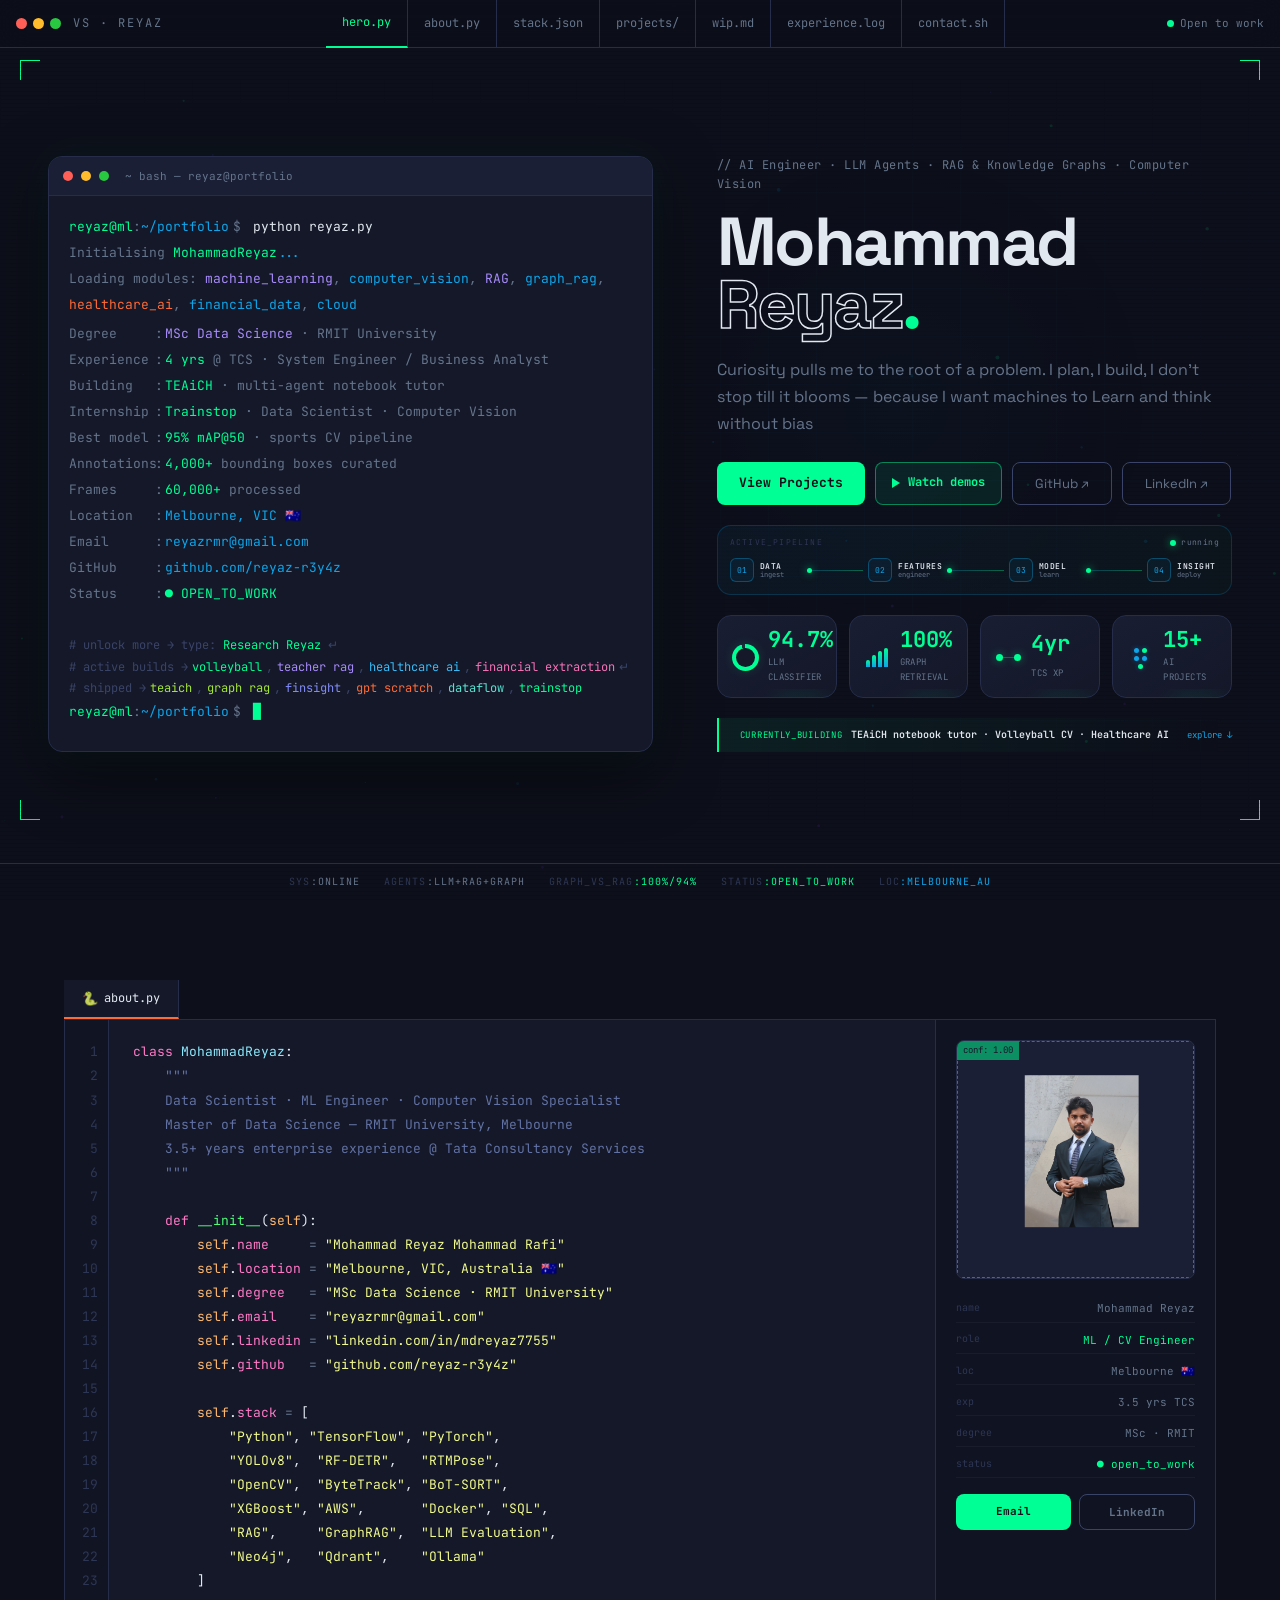
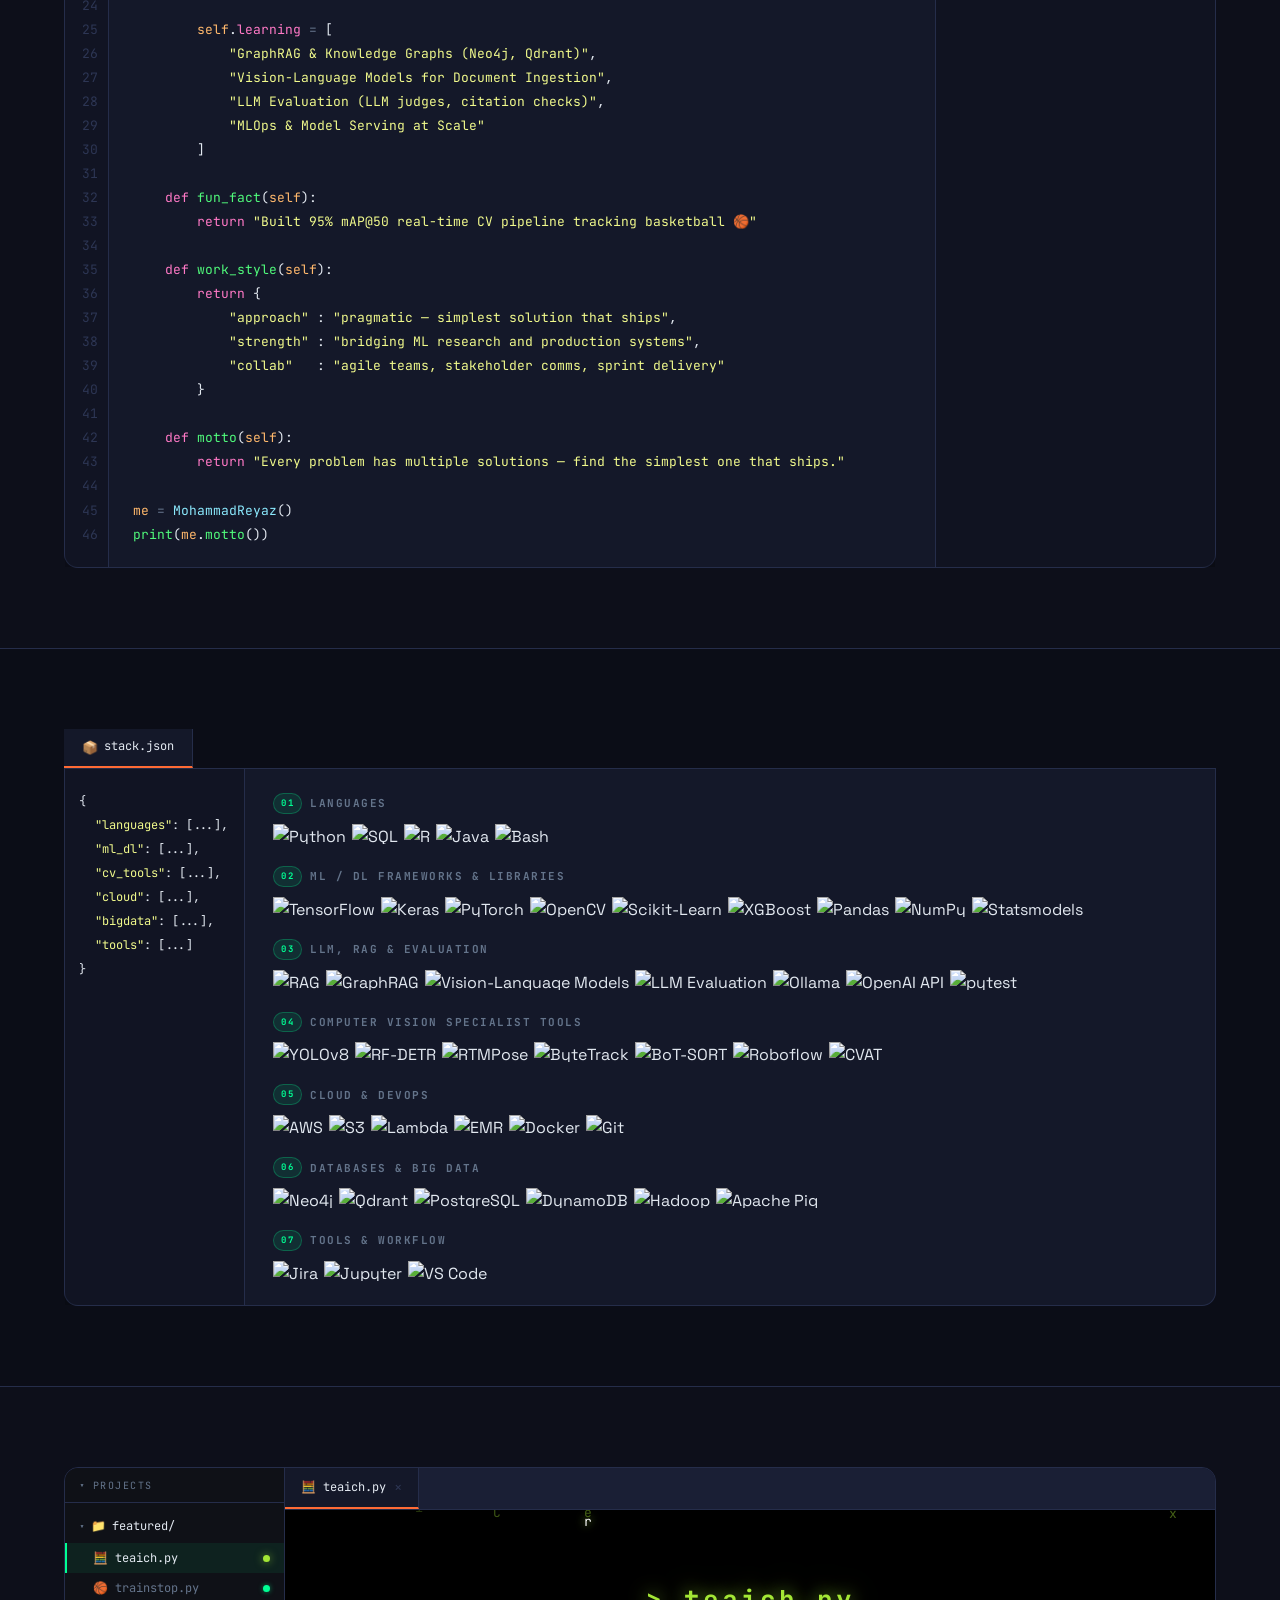
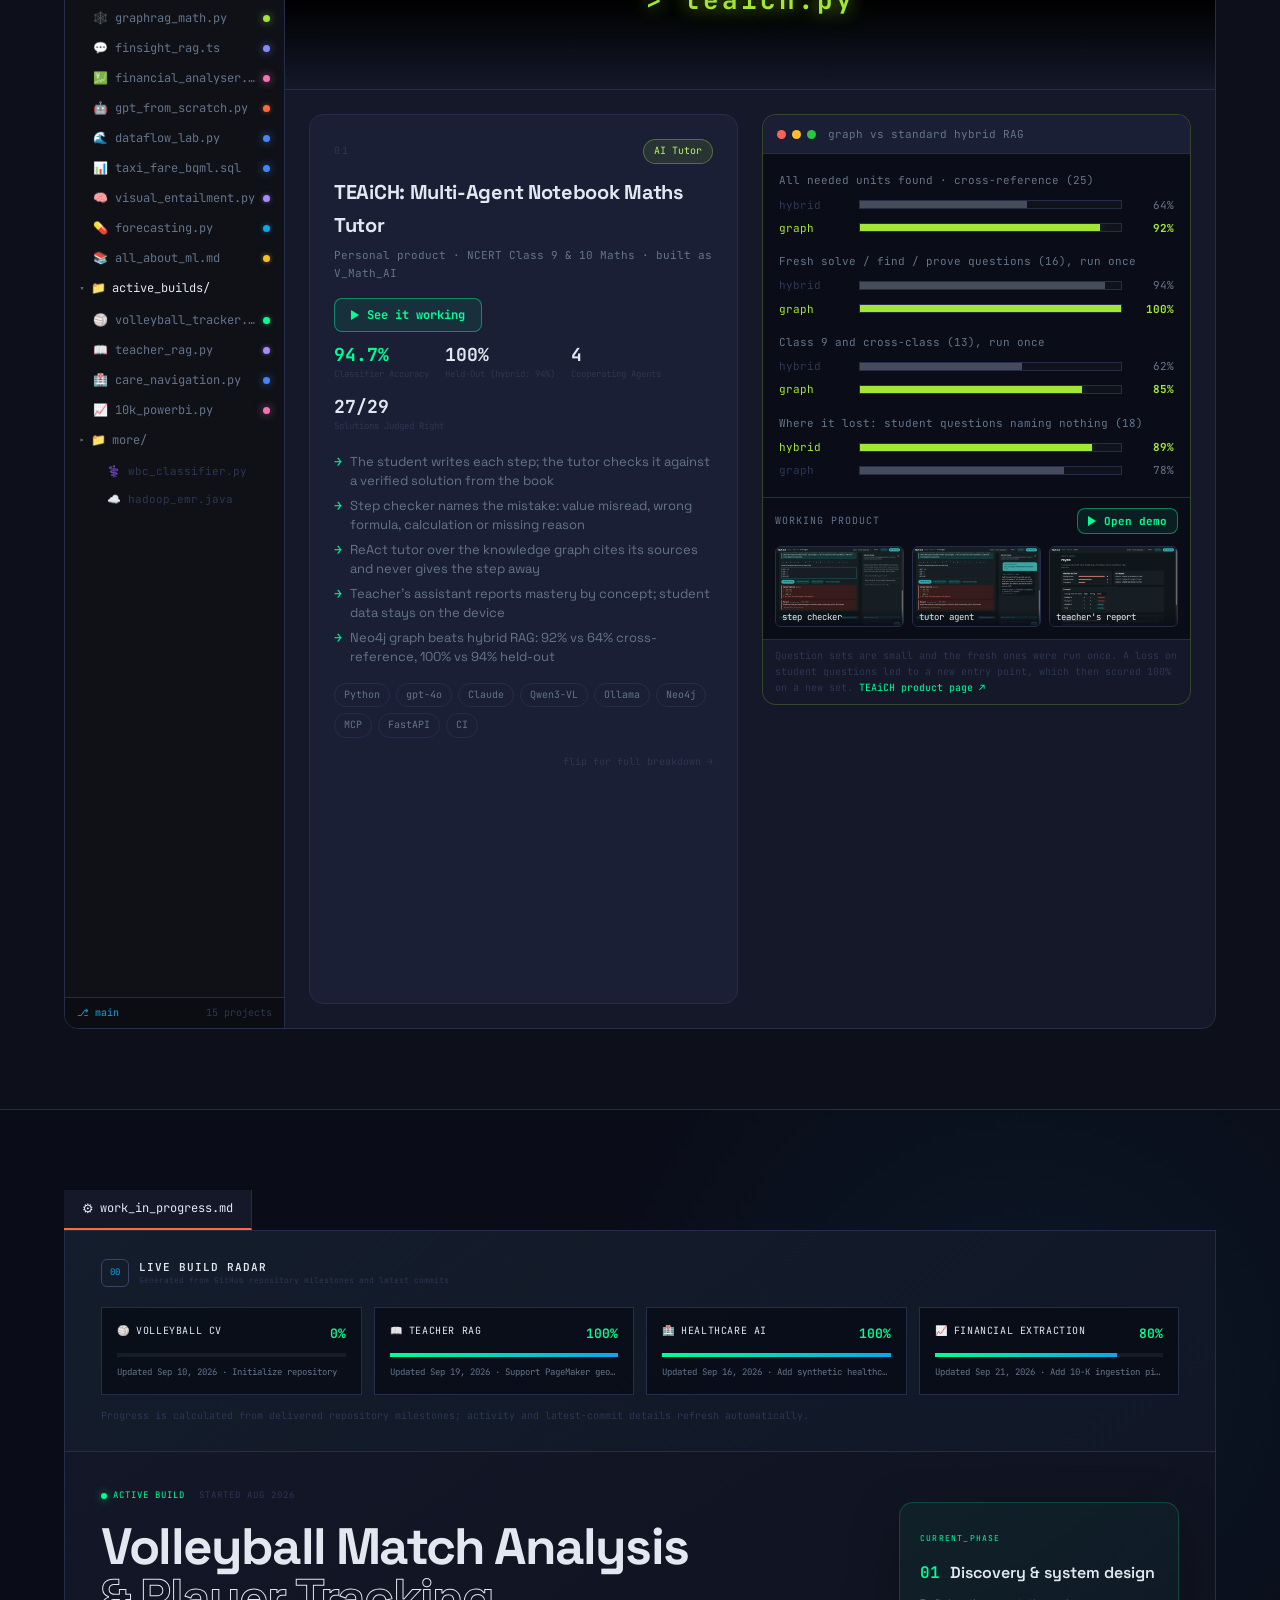
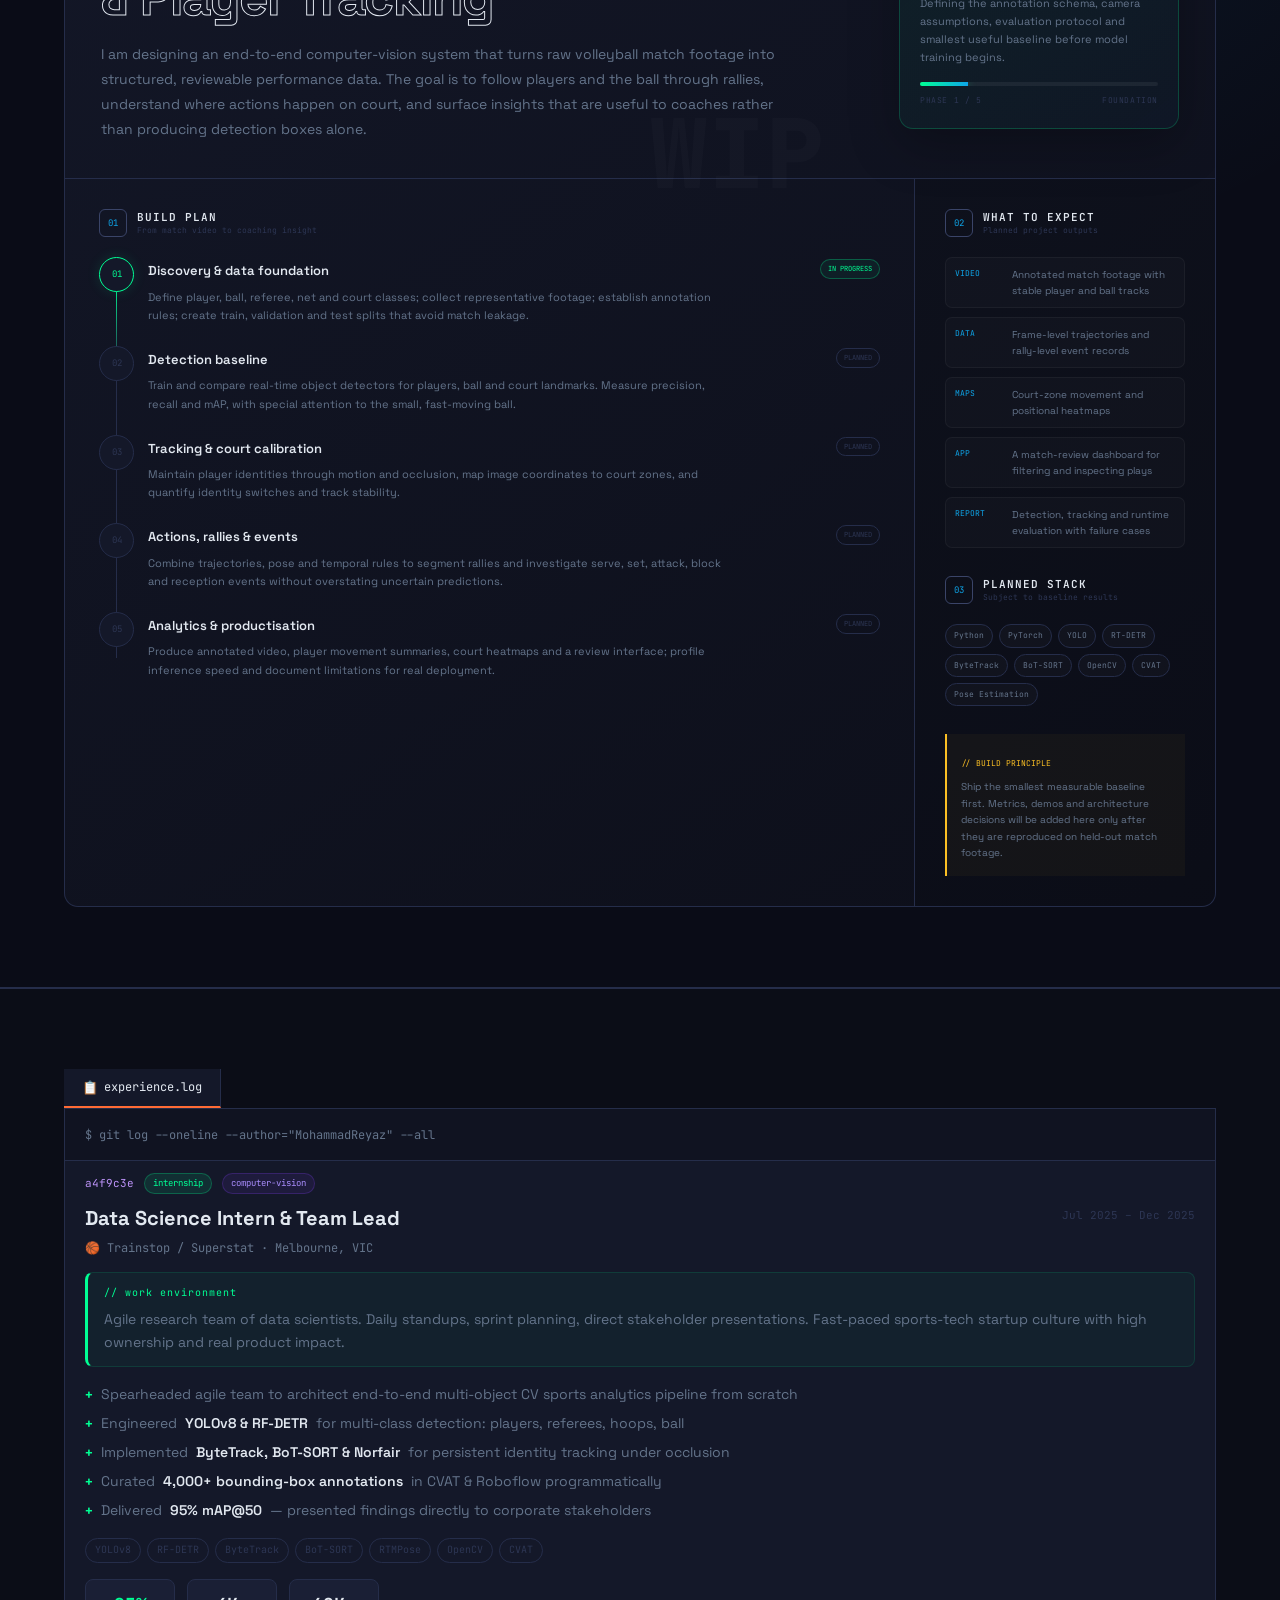
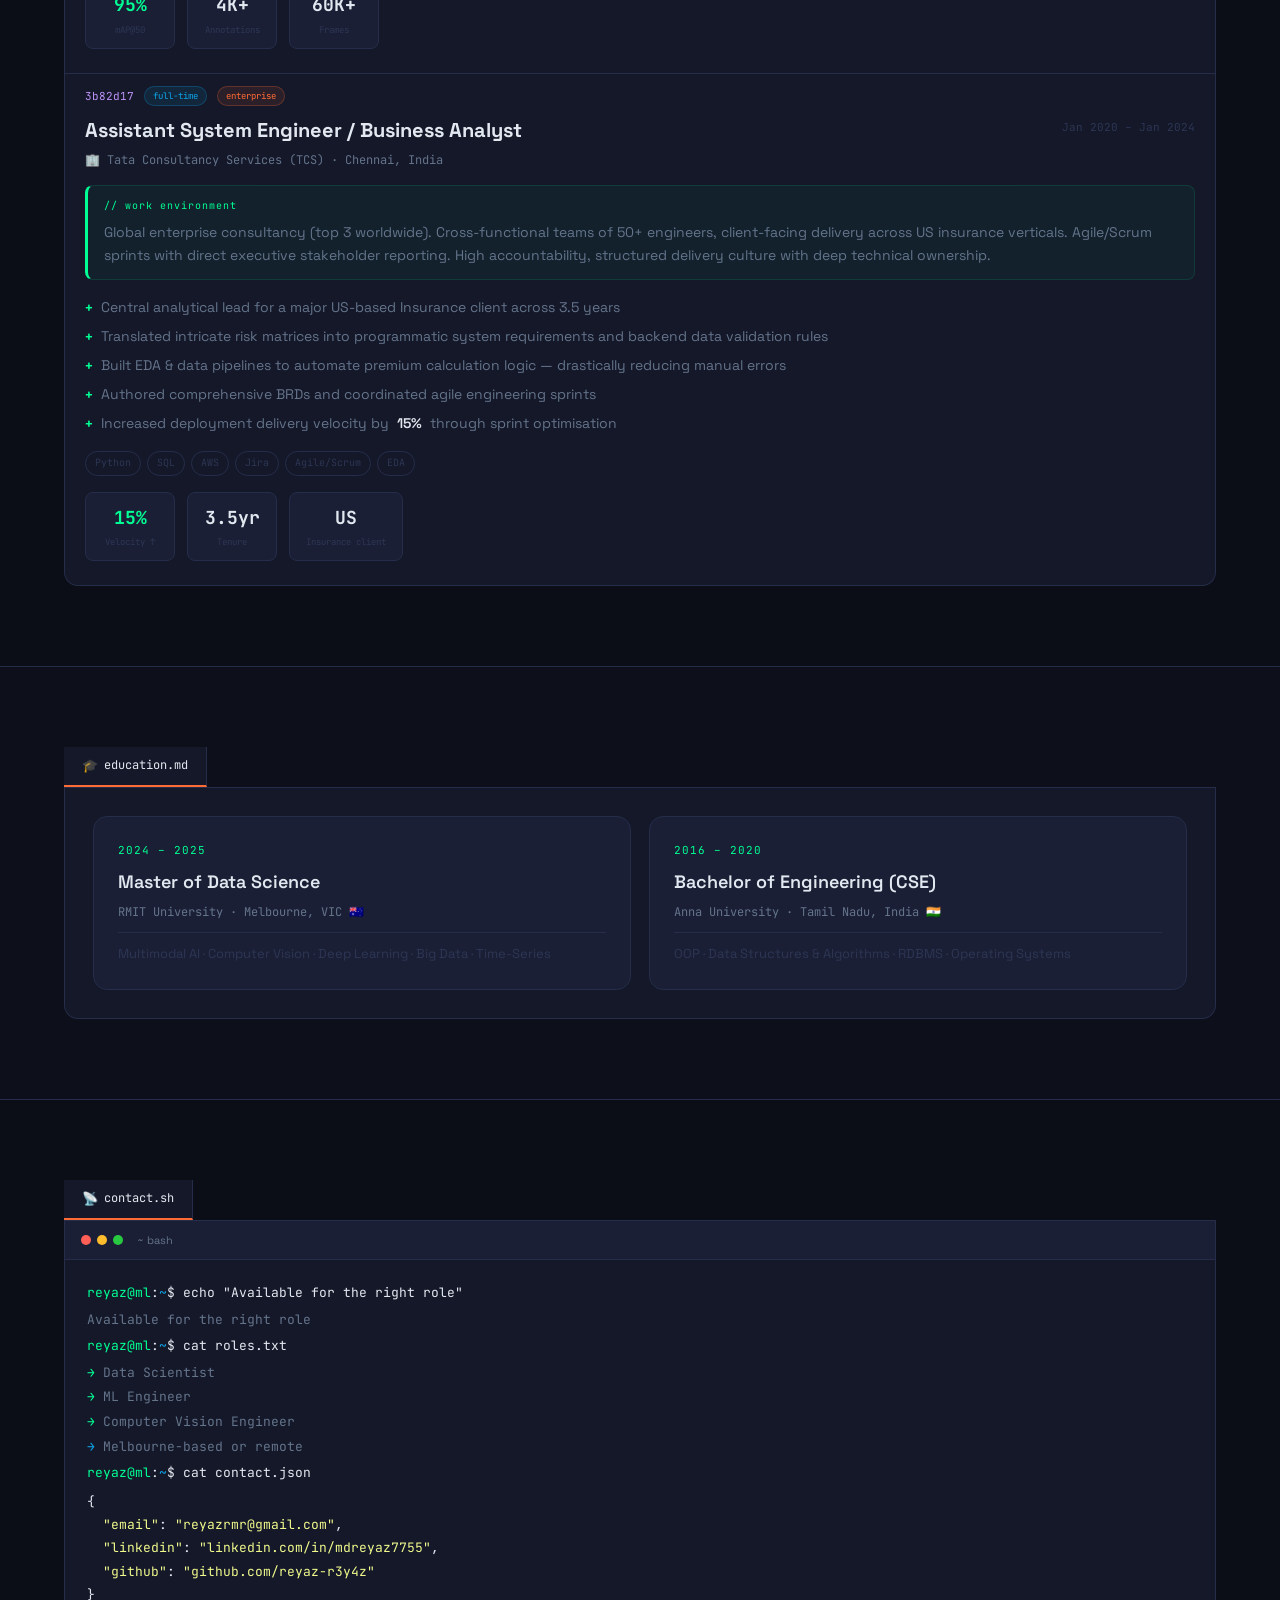
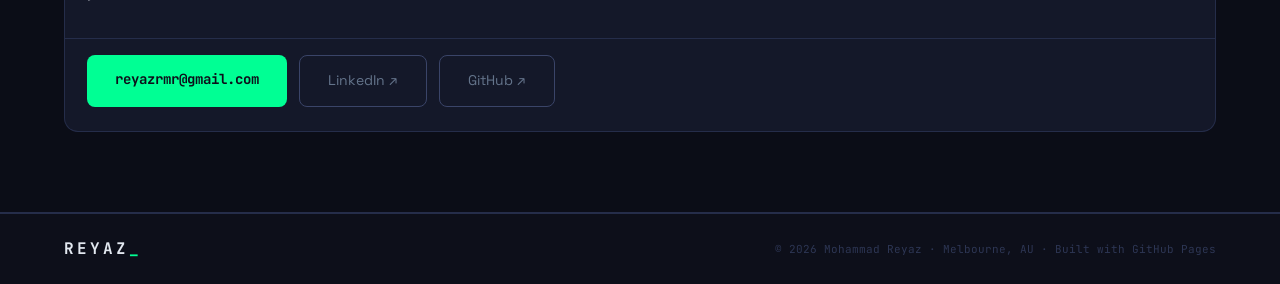
==== commit beadde19: "Portfolio: TEAiCH first and open by default, Trainstop second Co-Authored-By: Claude Opus 5.5 <norep" ====
--- a/index.html
+++ b/index.html
@@ -127,7 +127,7 @@
         <div class="tl">&nbsp;</div>
         <div class="tl t-hint"><span style="color:#3A4468"># </span><span style="color:#3A4468">unlock more → type: </span><span class="t-hint-pulse" style="color:#00FF94">Research Reyaz</span><span style="color:#3A4468"> ↵</span></div>
         <div class="tl t-hint project-hint"><span class="hint-label"># active builds →</span><span class="t-hint-pulse" style="color:#00FF94">volleyball</span><span class="hint-comma">,</span> <span class="t-hint-pulse" style="color:#A78BFA">teacher rag</span><span class="hint-comma">,</span> <span class="t-hint-pulse" style="color:#38BDF8">healthcare ai</span><span class="hint-comma">,</span> <span class="t-hint-pulse" style="color:#F472B6">financial extraction</span><span class="hint-label"> ↵</span></div>
-        <div class="tl t-hint project-hint"><span class="hint-label"># shipped →</span><span class="t-hint-pulse" style="color:#A3E635">v math</span><span class="hint-comma">,</span> <span class="t-hint-pulse" style="color:#A3E635">graph rag</span><span class="hint-comma">,</span> <span class="t-hint-pulse" style="color:#818CF8">finsight</span><span class="hint-comma">,</span> <span class="t-hint-pulse" style="color:#FF6B35">gpt scratch</span><span class="hint-comma">,</span> <span class="t-hint-pulse" style="color:#57E3D1">dataflow</span><span class="hint-comma">,</span> <span class="t-hint-pulse" style="color:#00FF94">trainstop</span></div>
+        <div class="tl t-hint project-hint"><span class="hint-label"># shipped →</span><span class="t-hint-pulse" style="color:#A3E635">teaich</span><span class="hint-comma">,</span> <span class="t-hint-pulse" style="color:#A3E635">graph rag</span><span class="hint-comma">,</span> <span class="t-hint-pulse" style="color:#818CF8">finsight</span><span class="hint-comma">,</span> <span class="t-hint-pulse" style="color:#FF6B35">gpt scratch</span><span class="hint-comma">,</span> <span class="t-hint-pulse" style="color:#57E3D1">dataflow</span><span class="hint-comma">,</span> <span class="t-hint-pulse" style="color:#00FF94">trainstop</span></div>
         <div id="termCliOutput" class="term-cli-output" hidden aria-live="polite"></div>
         <div class="tl" id="termInputLine"><span id="termPrompt"><span class="tp">reyaz@ml</span><span class="ta">:</span><span class="tpath">~/portfolio</span><span class="ts2">$</span> </span><span id="termTyped"></span><span class="cursor-blink" id="termCursor">█</span></div>
         <input id="termHiddenInput"tabindex="-1" autocomplete="off" autocorrect="off" spellcheck="false"
@@ -352,8 +352,8 @@
         <div class="psb-title"><span class="psb-chev">▾</span> PROJECTS</div>
         <div class="psb-tree">
           <div class="psb-folder open"><span class="psb-chev">▾</span><span>📁</span> featured/</div>
-          <button class="psb-file proj-tab active" data-proj="trainstop"><span>🏀</span><span class="psb-fname">trainstop.py</span><span class="psb-dot cv-dot"></span></button>
-          <button class="psb-file proj-tab" data-proj="vmath"><span>🧮</span><span class="psb-fname">teaich.py</span><span class="psb-dot graph-dot"></span></button>
+          <button class="psb-file proj-tab active" data-proj="vmath"><span>🧮</span><span class="psb-fname">teaich.py</span><span class="psb-dot graph-dot"></span></button>
+          <button class="psb-file proj-tab" data-proj="trainstop"><span>🏀</span><span class="psb-fname">trainstop.py</span><span class="psb-dot cv-dot"></span></button>
           <button class="psb-file proj-tab" data-proj="graphrag"><span>🕸️</span><span class="psb-fname">graphrag_math.py</span><span class="psb-dot graph-dot"></span></button>
           <button class="psb-file proj-tab" data-proj="finsight"><span>💬</span><span class="psb-fname">finsight_rag.ts</span><span class="psb-dot eval-dot"></span></button>
           <button class="psb-file proj-tab" data-proj="financial10k"><span>💹</span><span class="psb-fname">financial_analyser.py</span><span class="psb-dot fin-dot"></span></button>
@@ -377,7 +377,7 @@
       <!-- MAIN -->
       <div class="proj-main">
         <div class="proj-editor-tabs" id="projEditorTabs">
-          <div class="pet active">🏀 trainstop.py <span class="pet-x">×</span></div>
+          <div class="pet active">🧮 teaich.py <span class="pet-x">×</span></div>
         </div>
         <!-- MATRIX RAIN -->
         <div class="matrix-stage" id="matrixStage">
@@ -389,11 +389,11 @@
         <div class="proj-panels">
 
           <!-- PROJECT 1 -->
-          <div class="proj-panel active" data-proj="trainstop">
+          <div class="proj-panel" data-proj="trainstop">
             <div class="proj-wrap">
               <div class="flip-card" id="fc1">
                 <div class="fc-front">
-                  <div class="fc-hd"><span class="fc-idx">01</span><span class="fc-badge cv">Computer Vision</span></div>
+                  <div class="fc-hd"><span class="fc-idx">02</span><span class="fc-badge cv">Computer Vision</span></div>
                   <h3 class="fc-title">Basketball Player &amp; Ball Tracking</h3>
                   <p class="fc-org">Trainstop / Superstat · Jul–Dec 2025</p>
                   <div class="fc-demo-row"><button class="btn-demo" type="button" data-demo="trainstop"><span class="pl"></span>Watch the demo</button></div>
@@ -855,11 +855,11 @@
           </div>
 
           <!-- PROJECT 11: V_MATH_AI -->
-          <div class="proj-panel" data-proj="vmath">
+          <div class="proj-panel active" data-proj="vmath">
             <div class="proj-wrap">
               <div class="flip-card" id="fc12">
                 <div class="fc-front">
-                  <div class="fc-hd"><span class="fc-idx">02</span><span class="fc-badge graph">AI Tutor</span></div>
+                  <div class="fc-hd"><span class="fc-idx">01</span><span class="fc-badge graph">AI Tutor</span></div>
                   <h3 class="fc-title">TEAiCH: Multi-Agent Notebook Maths Tutor</h3>
                   <p class="fc-org">Personal product &middot; NCERT Class 9 &amp; 10 Maths &middot; built as V_Math_AI</p>
                   <div class="fc-demo-row"><button class="btn-demo" type="button" data-demo="vmath"><span class="pl"></span>See it working</button></div>
@@ -1431,7 +1431,7 @@
   if (!termBlock || !termBody || !typedEl || !promptEl || !cliOutput || !inputLine) return;
 
   // project commands → matched against data-proj on the existing .proj-panel elements
-  const PROJECTS = ['trainstop', 'vmath', 'graphrag', 'finsight', 'financial10k', 'gptscratch', 'dataflow', 'bigquery', 'entailment', 'forecast', 'mlnotes', 'volleyball', 'teacherrag', 'healthcare', 'financialextract'];
+  const PROJECTS = ['vmath', 'trainstop', 'graphrag', 'finsight', 'financial10k', 'gptscratch', 'dataflow', 'bigquery', 'entailment', 'forecast', 'mlnotes', 'volleyball', 'teacherrag', 'healthcare', 'financialextract'];
   const PROJECT_ALIASES = {
     'train stop': 'trainstop',
     'financial analyser': 'financial10k', 'financial analyzer': 'financial10k',
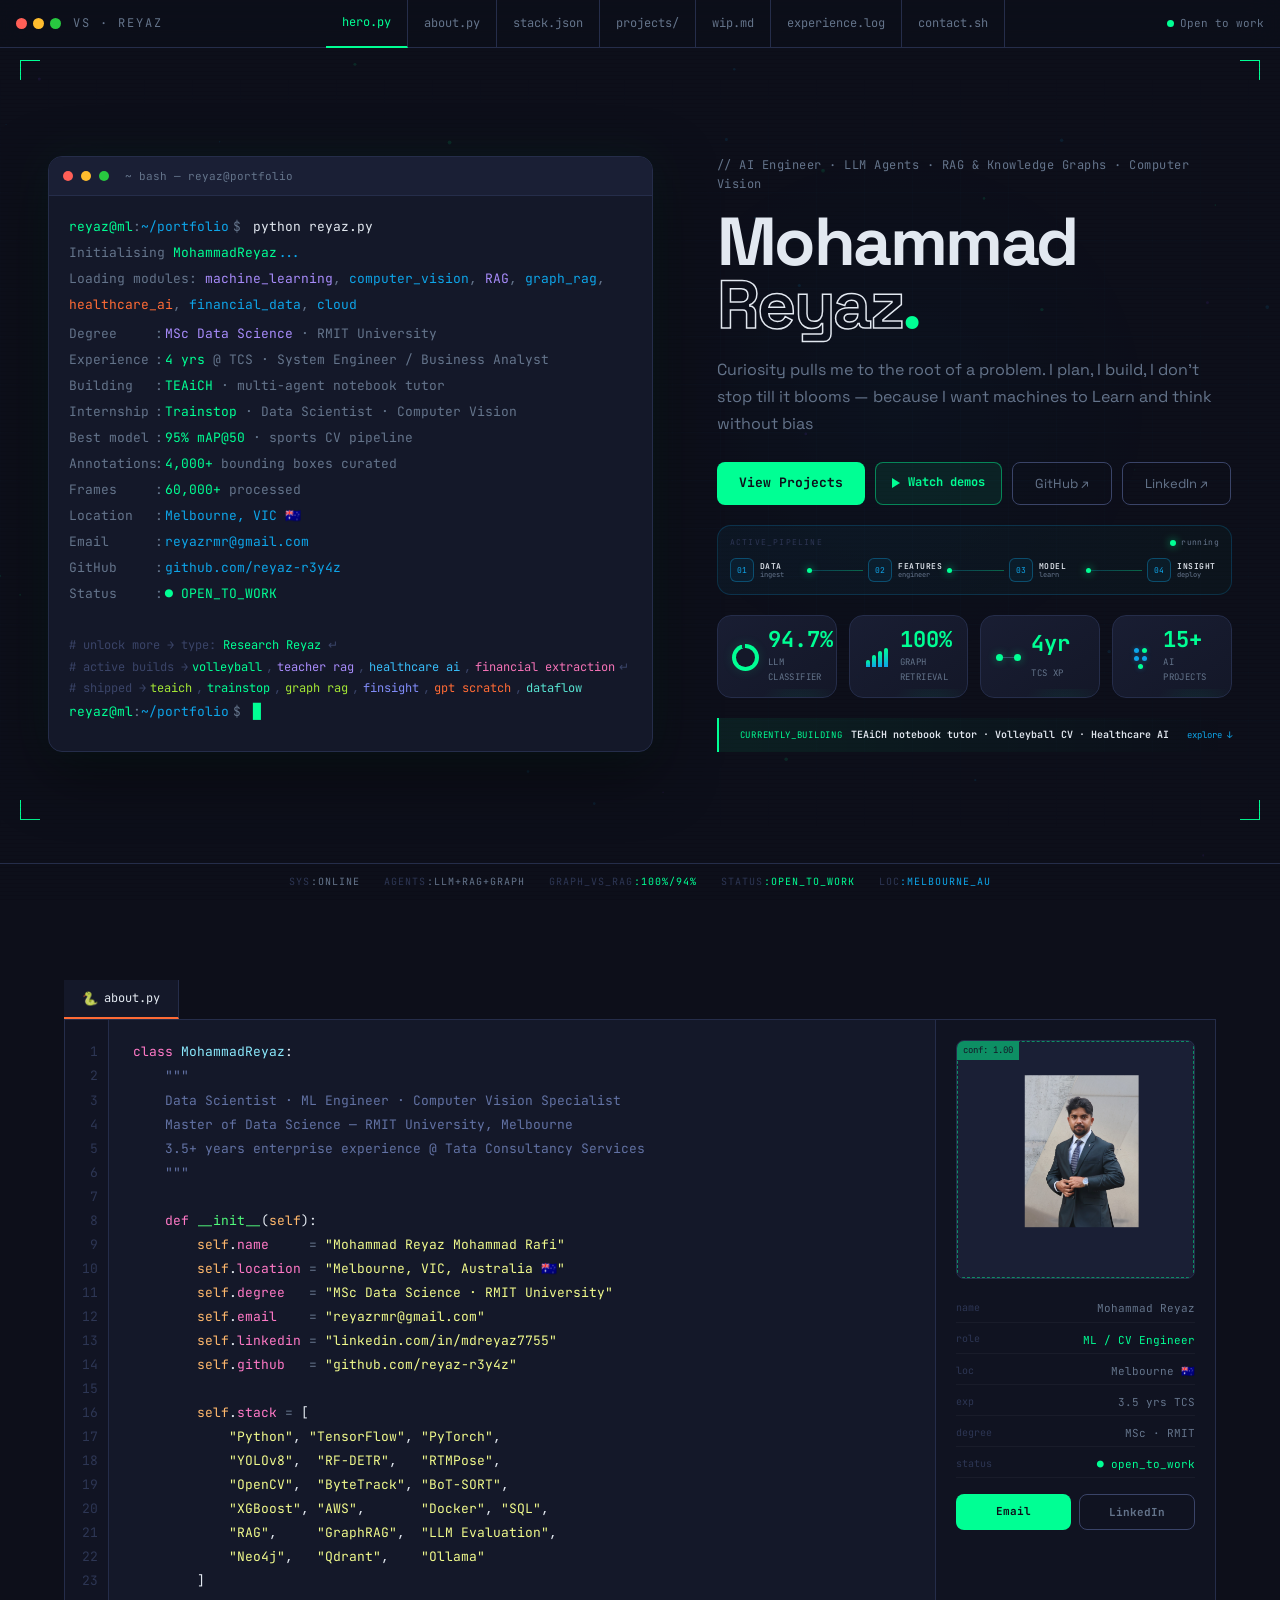
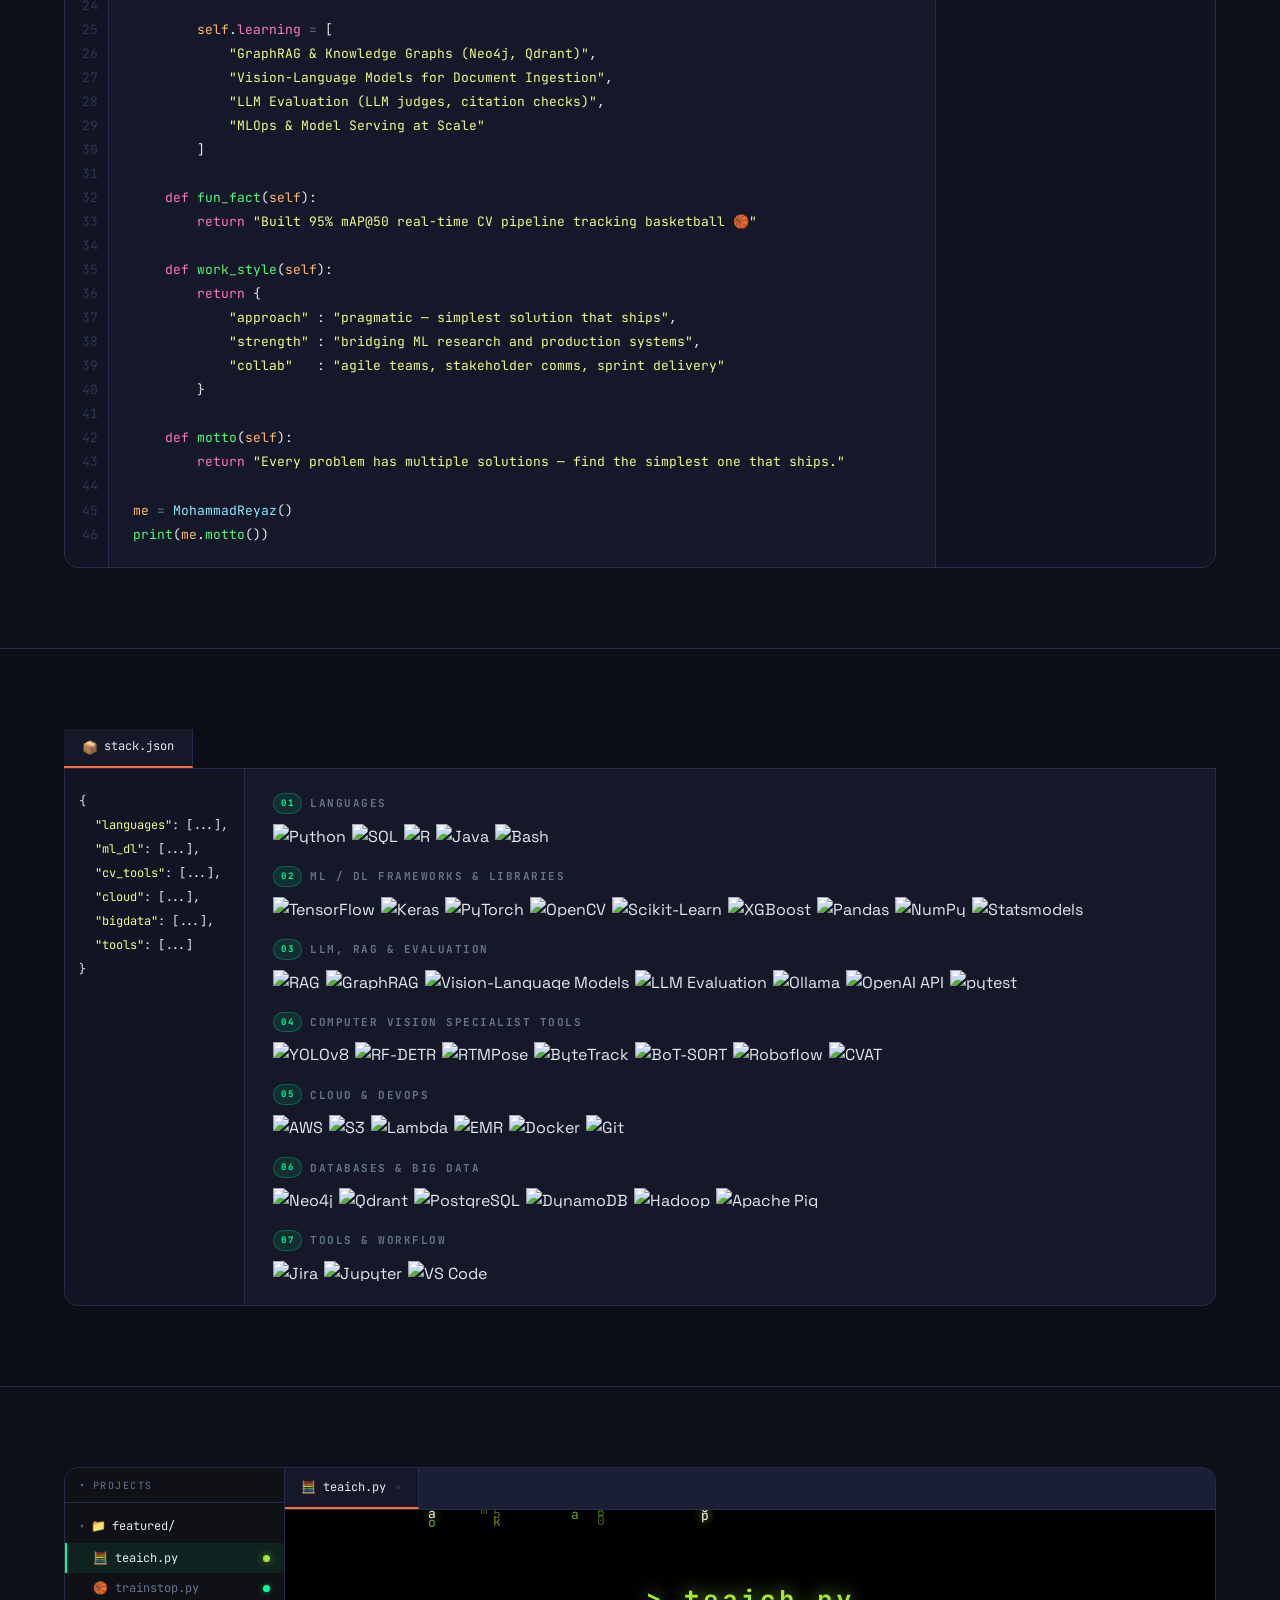
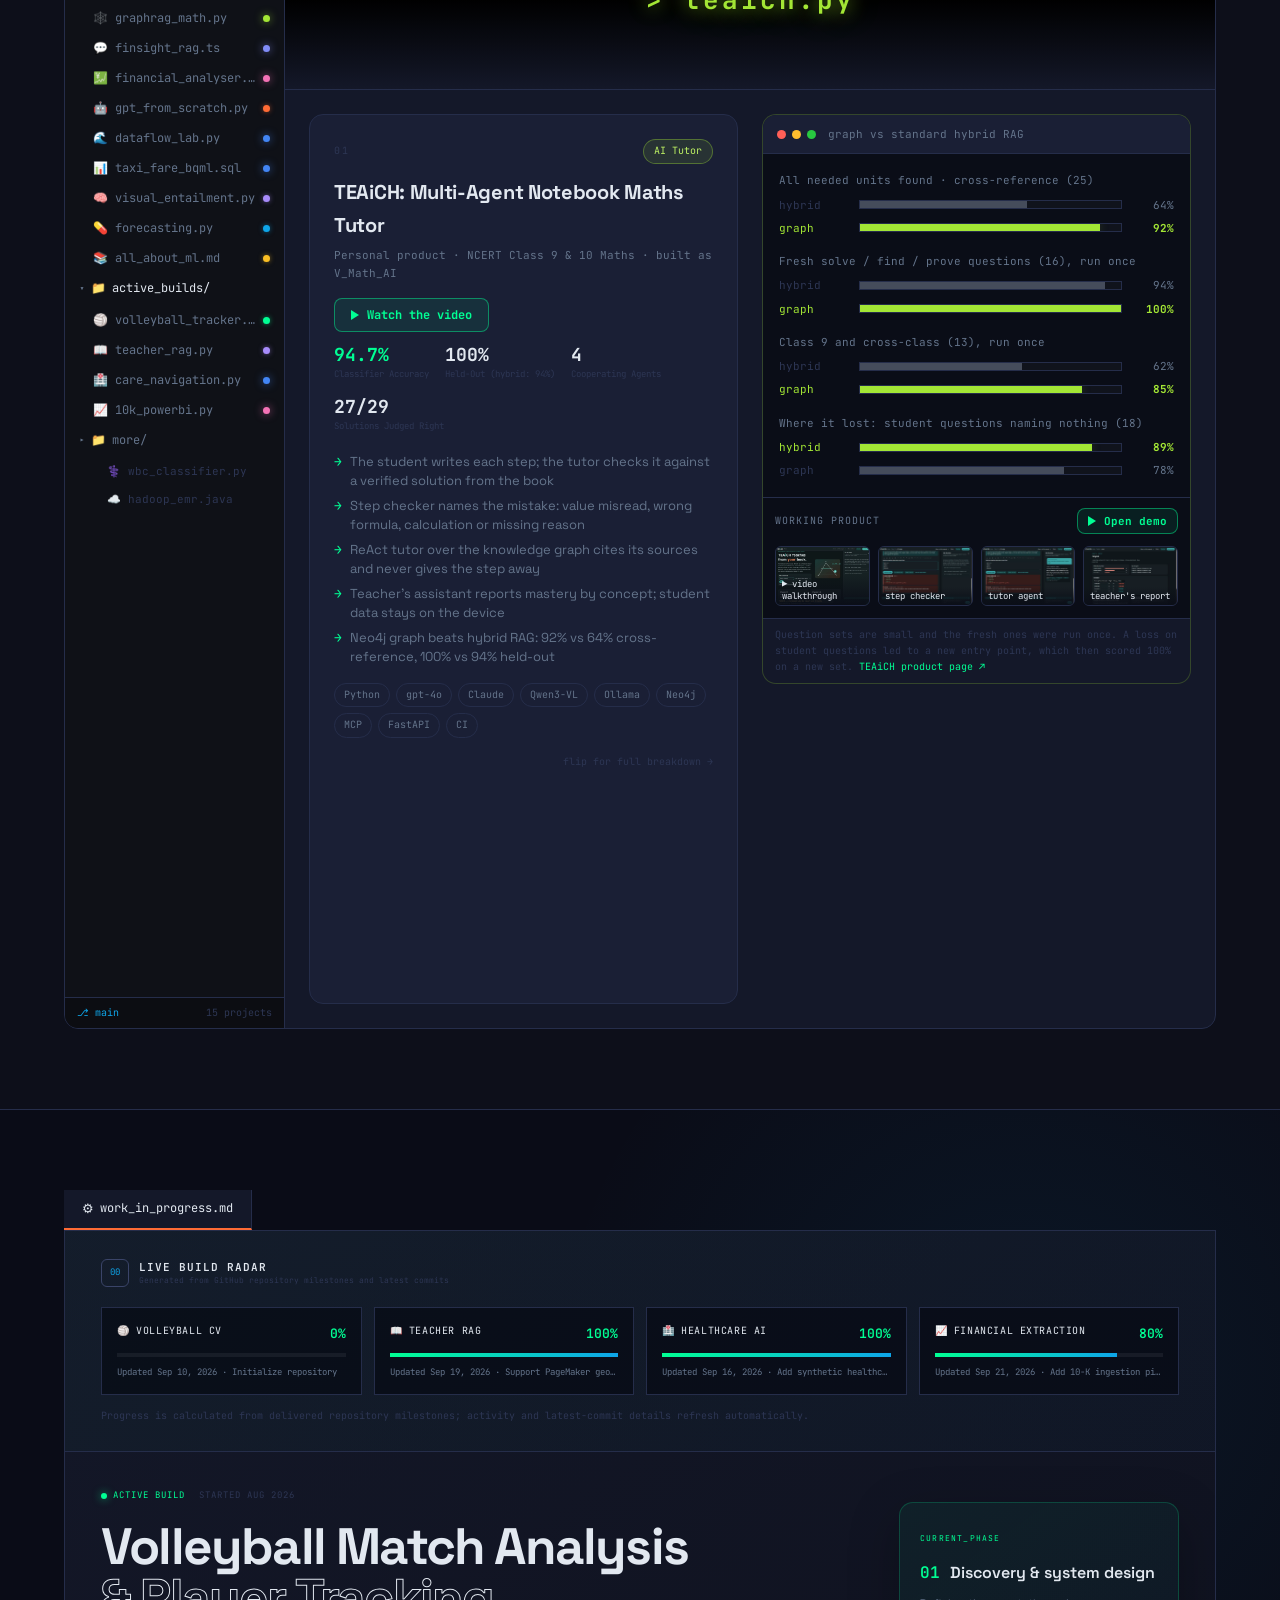
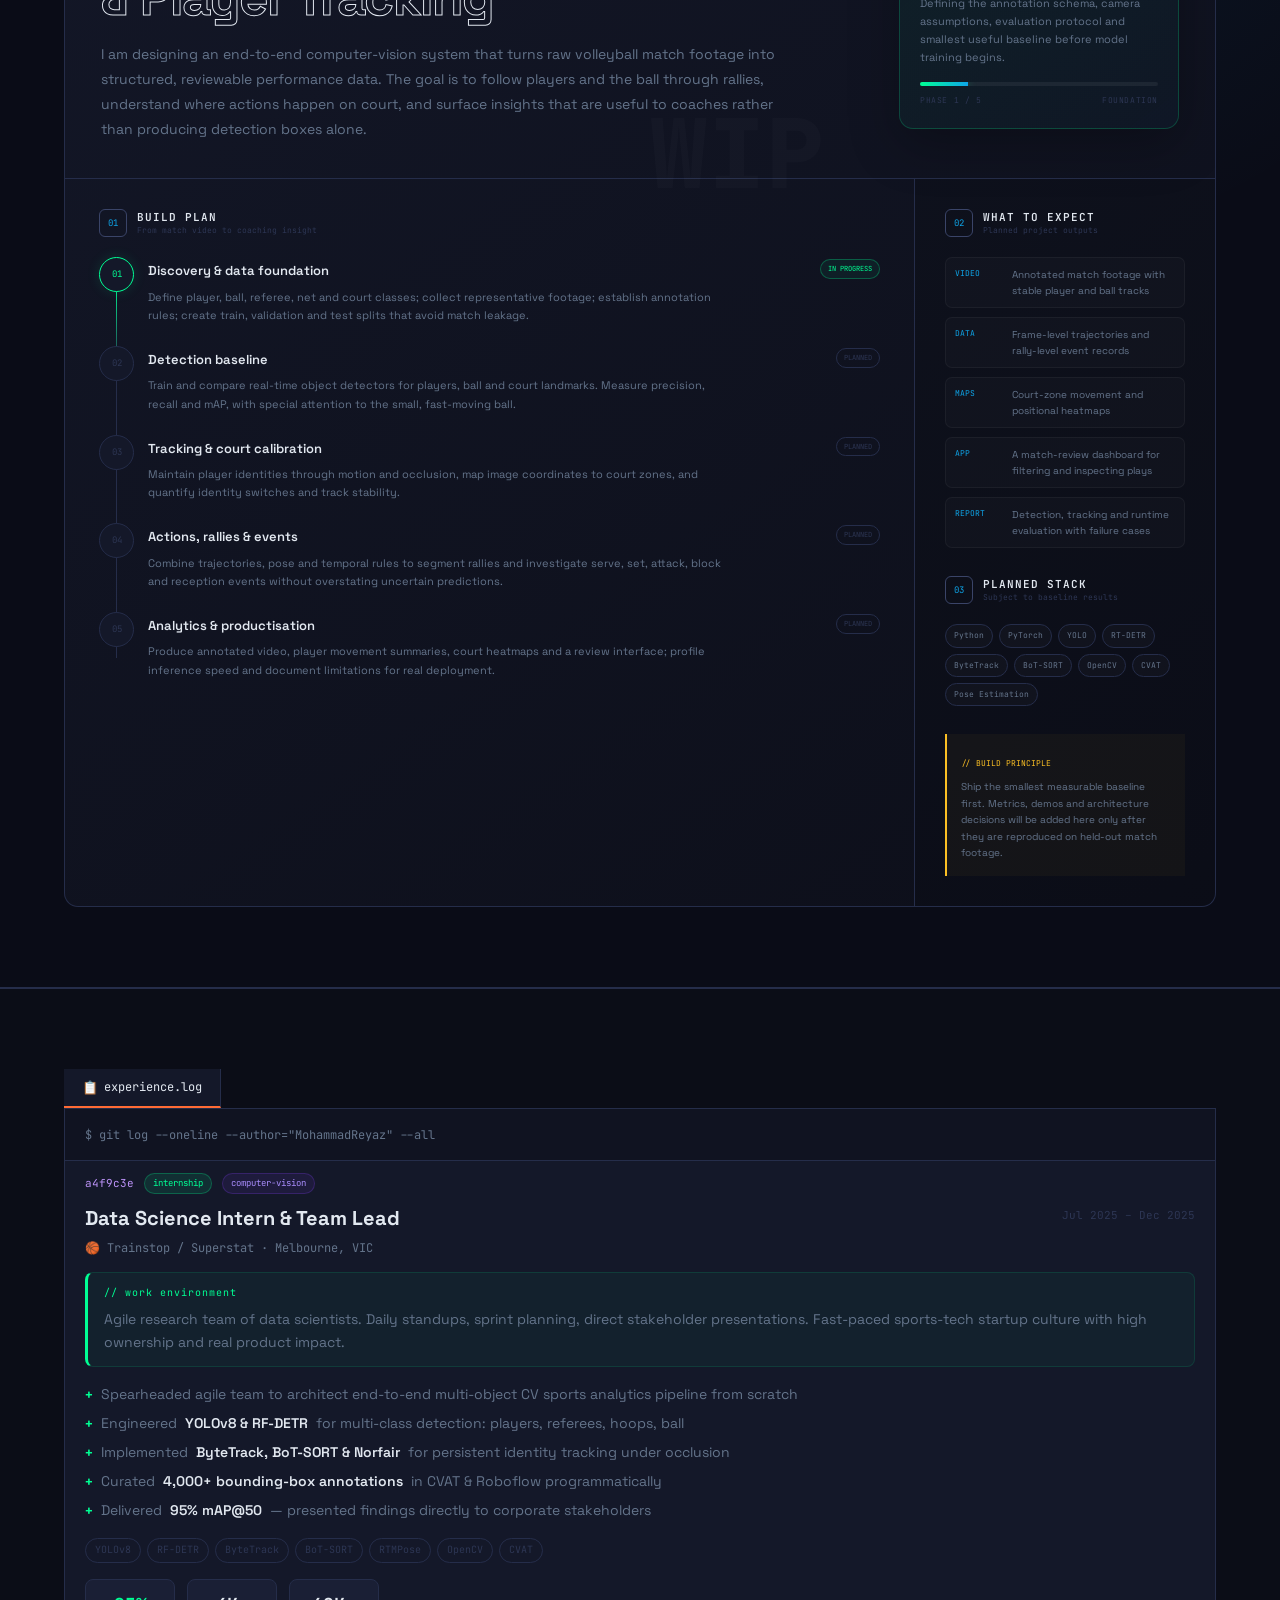
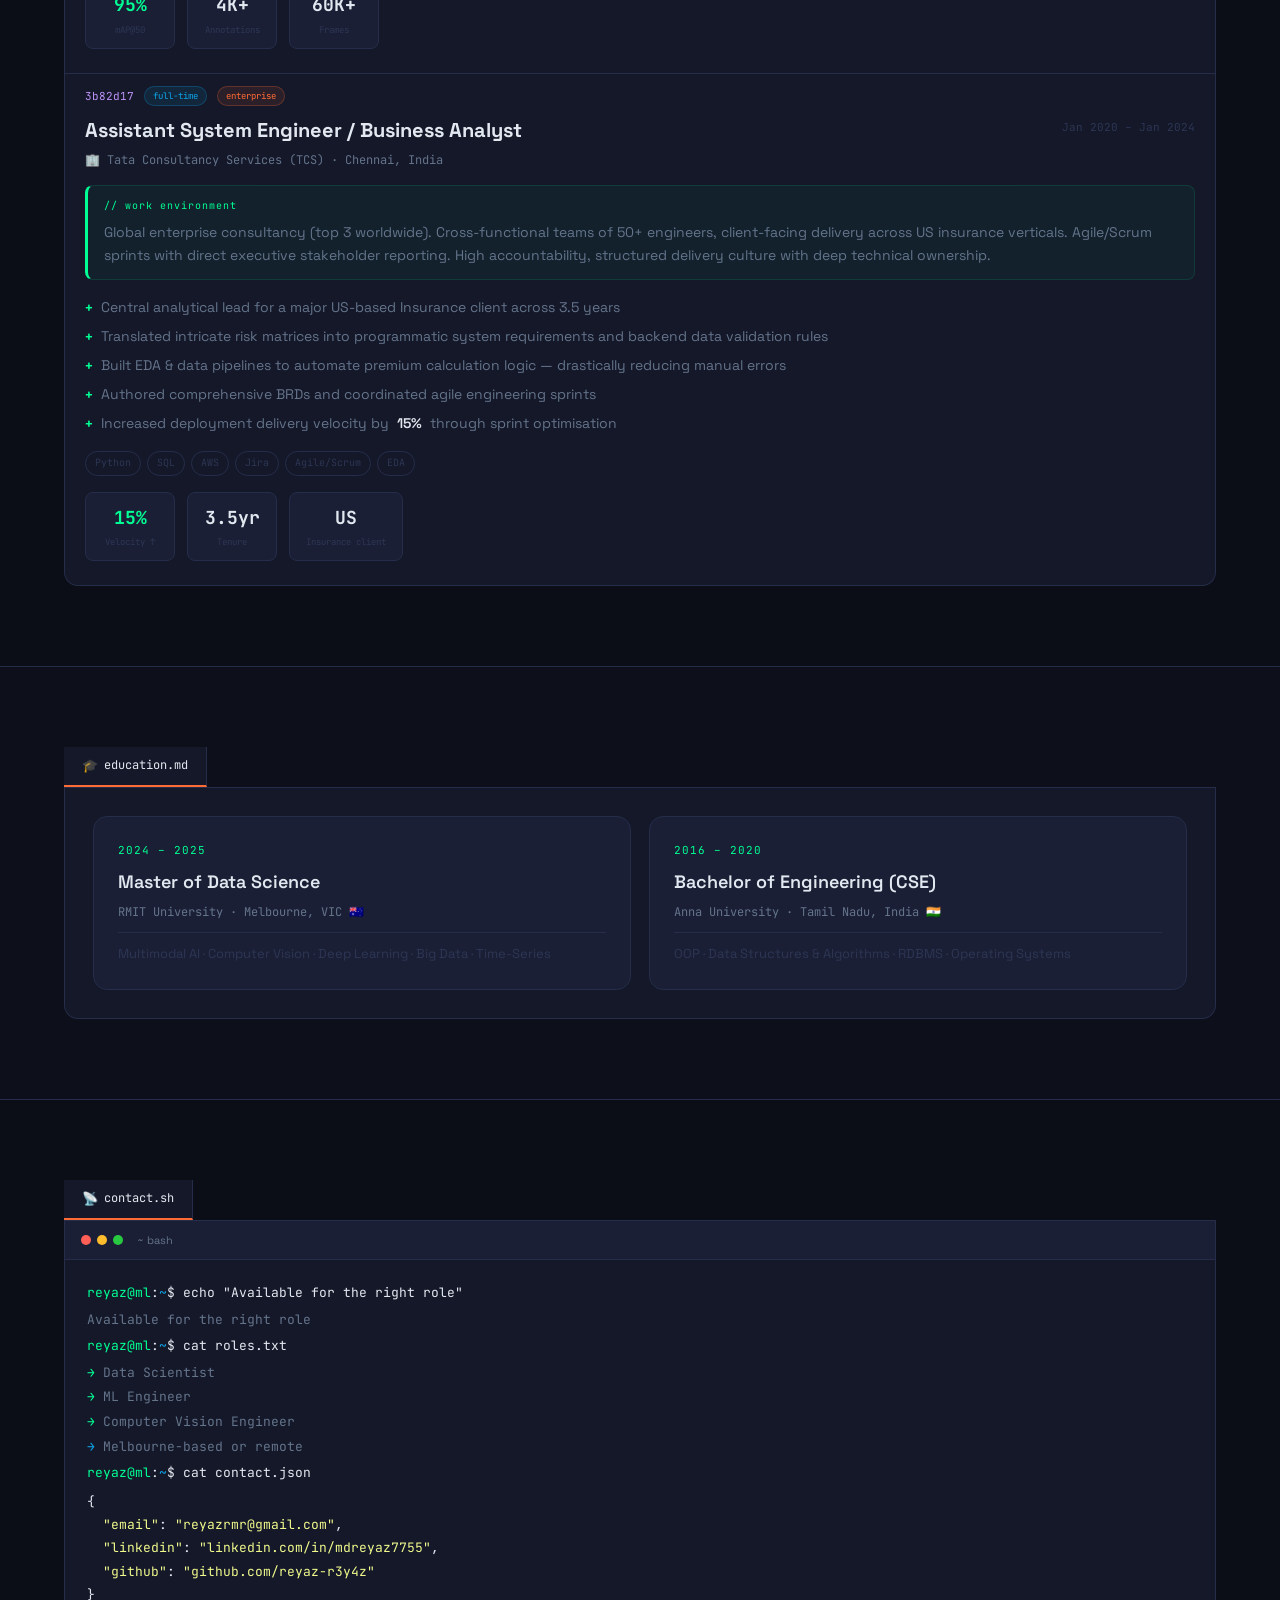
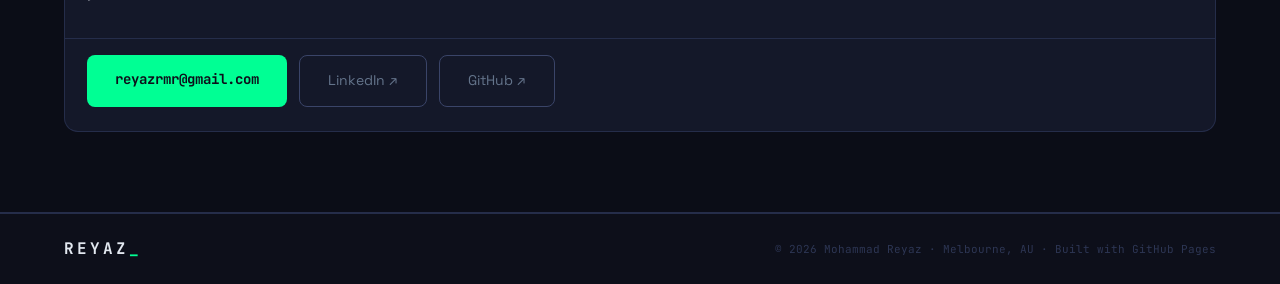
==== commit a776ecce: "Portfolio: TEAiCH walkthrough and handwriting videos first in its demo; Trainstop second in the hint" ====
--- a/index.html
+++ b/index.html
@@ -127,7 +127,7 @@
         <div class="tl">&nbsp;</div>
         <div class="tl t-hint"><span style="color:#3A4468"># </span><span style="color:#3A4468">unlock more → type: </span><span class="t-hint-pulse" style="color:#00FF94">Research Reyaz</span><span style="color:#3A4468"> ↵</span></div>
         <div class="tl t-hint project-hint"><span class="hint-label"># active builds →</span><span class="t-hint-pulse" style="color:#00FF94">volleyball</span><span class="hint-comma">,</span> <span class="t-hint-pulse" style="color:#A78BFA">teacher rag</span><span class="hint-comma">,</span> <span class="t-hint-pulse" style="color:#38BDF8">healthcare ai</span><span class="hint-comma">,</span> <span class="t-hint-pulse" style="color:#F472B6">financial extraction</span><span class="hint-label"> ↵</span></div>
-        <div class="tl t-hint project-hint"><span class="hint-label"># shipped →</span><span class="t-hint-pulse" style="color:#A3E635">teaich</span><span class="hint-comma">,</span> <span class="t-hint-pulse" style="color:#A3E635">graph rag</span><span class="hint-comma">,</span> <span class="t-hint-pulse" style="color:#818CF8">finsight</span><span class="hint-comma">,</span> <span class="t-hint-pulse" style="color:#FF6B35">gpt scratch</span><span class="hint-comma">,</span> <span class="t-hint-pulse" style="color:#57E3D1">dataflow</span><span class="hint-comma">,</span> <span class="t-hint-pulse" style="color:#00FF94">trainstop</span></div>
+        <div class="tl t-hint project-hint"><span class="hint-label"># shipped →</span><span class="t-hint-pulse" style="color:#A3E635">teaich</span><span class="hint-comma">,</span> <span class="t-hint-pulse" style="color:#00FF94">trainstop</span><span class="hint-comma">,</span> <span class="t-hint-pulse" style="color:#A3E635">graph rag</span><span class="hint-comma">,</span> <span class="t-hint-pulse" style="color:#818CF8">finsight</span><span class="hint-comma">,</span> <span class="t-hint-pulse" style="color:#FF6B35">gpt scratch</span><span class="hint-comma">,</span> <span class="t-hint-pulse" style="color:#57E3D1">dataflow</span></div>
         <div id="termCliOutput" class="term-cli-output" hidden aria-live="polite"></div>
         <div class="tl" id="termInputLine"><span id="termPrompt"><span class="tp">reyaz@ml</span><span class="ta">:</span><span class="tpath">~/portfolio</span><span class="ts2">$</span> </span><span id="termTyped"></span><span class="cursor-blink" id="termCursor">█</span></div>
         <input id="termHiddenInput"tabindex="-1" autocomplete="off" autocorrect="off" spellcheck="false"
@@ -862,7 +862,7 @@
                   <div class="fc-hd"><span class="fc-idx">01</span><span class="fc-badge graph">AI Tutor</span></div>
                   <h3 class="fc-title">TEAiCH: Multi-Agent Notebook Maths Tutor</h3>
                   <p class="fc-org">Personal product &middot; NCERT Class 9 &amp; 10 Maths &middot; built as V_Math_AI</p>
-                  <div class="fc-demo-row"><button class="btn-demo" type="button" data-demo="vmath"><span class="pl"></span>See it working</button></div>
+                  <div class="fc-demo-row"><button class="btn-demo" type="button" data-demo="vmath"><span class="pl"></span>Watch the video</button></div>
                   <div class="fc-kpis">
                     <div class="kpi"><span class="kv g">94.7%</span><span class="kl">Classifier Accuracy</span></div>
                     <div class="kpi"><span class="kv">100%</span><span class="kl">Held-Out (hybrid: 94%)</span></div>
@@ -920,9 +920,10 @@
                 </div>
                 <div class="demo-strip-hd"><span>WORKING PRODUCT</span><button class="btn-demo" type="button" data-demo="vmath"><span class="pl"></span>Open demo</button></div>
                 <div class="demo-strip">
-                  <button type="button" data-demo="vmath" data-slide="1"><img src="assets/demos/teaich/step-checker.jpg" alt="Step checker" loading="lazy"><span>step checker</span></button>
-                  <button type="button" data-demo="vmath" data-slide="2"><img src="assets/demos/teaich/tutor-agent.jpg" alt="Tutor agent" loading="lazy"><span>tutor agent</span></button>
-                  <button type="button" data-demo="vmath" data-slide="4"><img src="assets/demos/teaich/teacher-report.jpg" alt="Teacher's report" loading="lazy"><span>teacher's report</span></button>
+                  <button type="button" data-demo="vmath" data-slide="0"><img src="assets/demos/teaich/teaich-demo-poster.jpg" alt="Video walkthrough" loading="lazy"><span>&#9654; video walkthrough</span></button>
+                  <button type="button" data-demo="vmath" data-slide="3"><img src="assets/demos/teaich/step-checker.jpg" alt="Step checker" loading="lazy"><span>step checker</span></button>
+                  <button type="button" data-demo="vmath" data-slide="4"><img src="assets/demos/teaich/tutor-agent.jpg" alt="Tutor agent" loading="lazy"><span>tutor agent</span></button>
+                  <button type="button" data-demo="vmath" data-slide="6"><img src="assets/demos/teaich/teacher-report.jpg" alt="Teacher's report" loading="lazy"><span>teacher's report</span></button>
                 </div>
                 <div class="pmp-hint">Question sets are small and the fresh ones were run once. A loss on student questions led to a new entry point, which then scored 100% on a new set. <a href="https://reyaz-r3y4z.github.io/teaich/" target="_blank" rel="noopener">TEAiCH product page &nearr;</a></div>
               </div>
--- a/style.css
+++ b/style.css
@@ -498,7 +498,7 @@
 .btn-demo:hover{background:rgba(0,255,148,.16);box-shadow:0 0 20px rgba(0,255,148,.25);transform:translateY(-1px)}
 .btn-demo .pl{width:0;height:0;border-left:8px solid currentColor;border-top:5px solid transparent;border-bottom:5px solid transparent}
 .fc-demo-row{display:flex;flex-wrap:wrap;gap:10px;margin:2px 0 14px}
-.demo-strip{display:grid;grid-template-columns:repeat(3,1fr);gap:8px;padding:12px;background:#0A0D17;border-top:1px solid var(--border)}
+.demo-strip{display:grid;grid-template-columns:repeat(4,1fr);gap:8px;padding:12px;background:#0A0D17;border-top:1px solid var(--border)}
 .demo-strip button{position:relative;border:1px solid var(--border);border-radius:6px;overflow:hidden;background:var(--panel);cursor:pointer;aspect-ratio:16/10;padding:0;transition:border-color .2s,transform .2s}
 .demo-strip button:hover{border-color:var(--green);transform:translateY(-2px)}
 .demo-strip img{width:100%;height:100%;object-fit:cover;object-position:top left;opacity:.9}
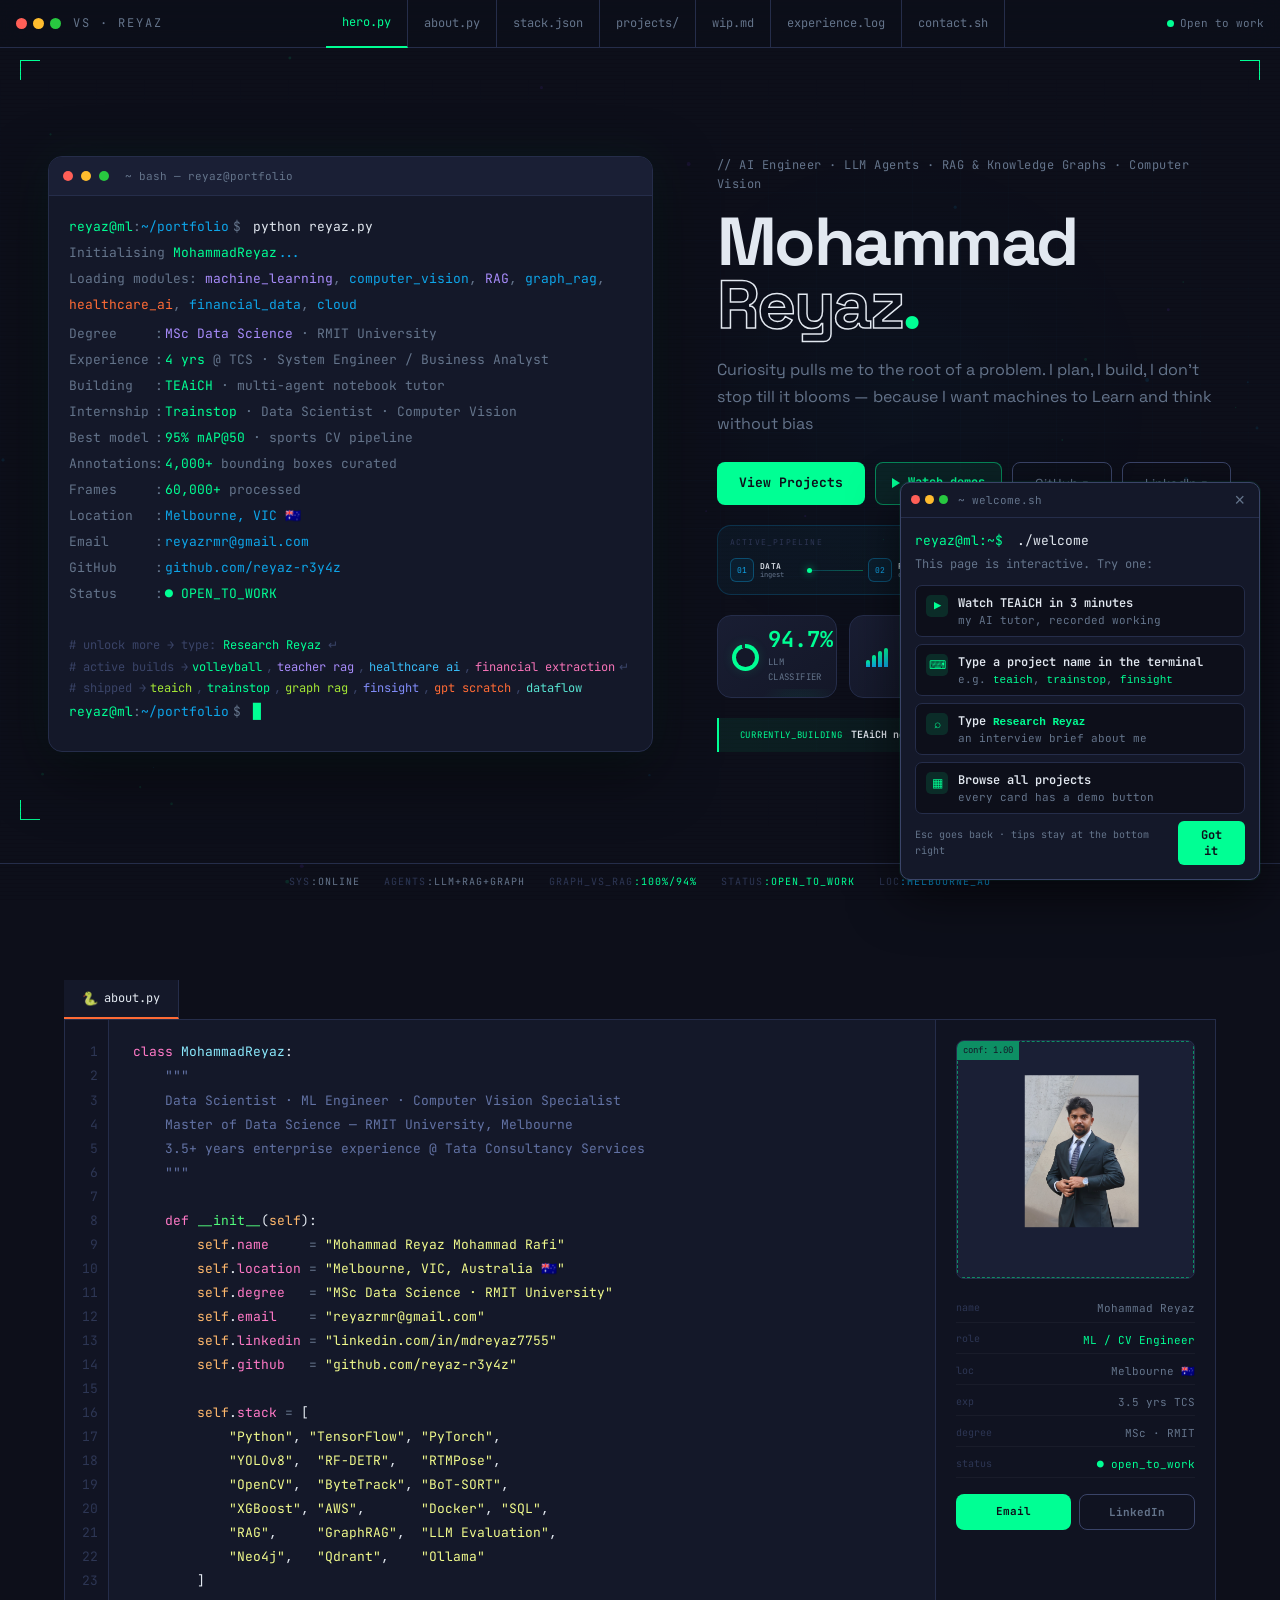
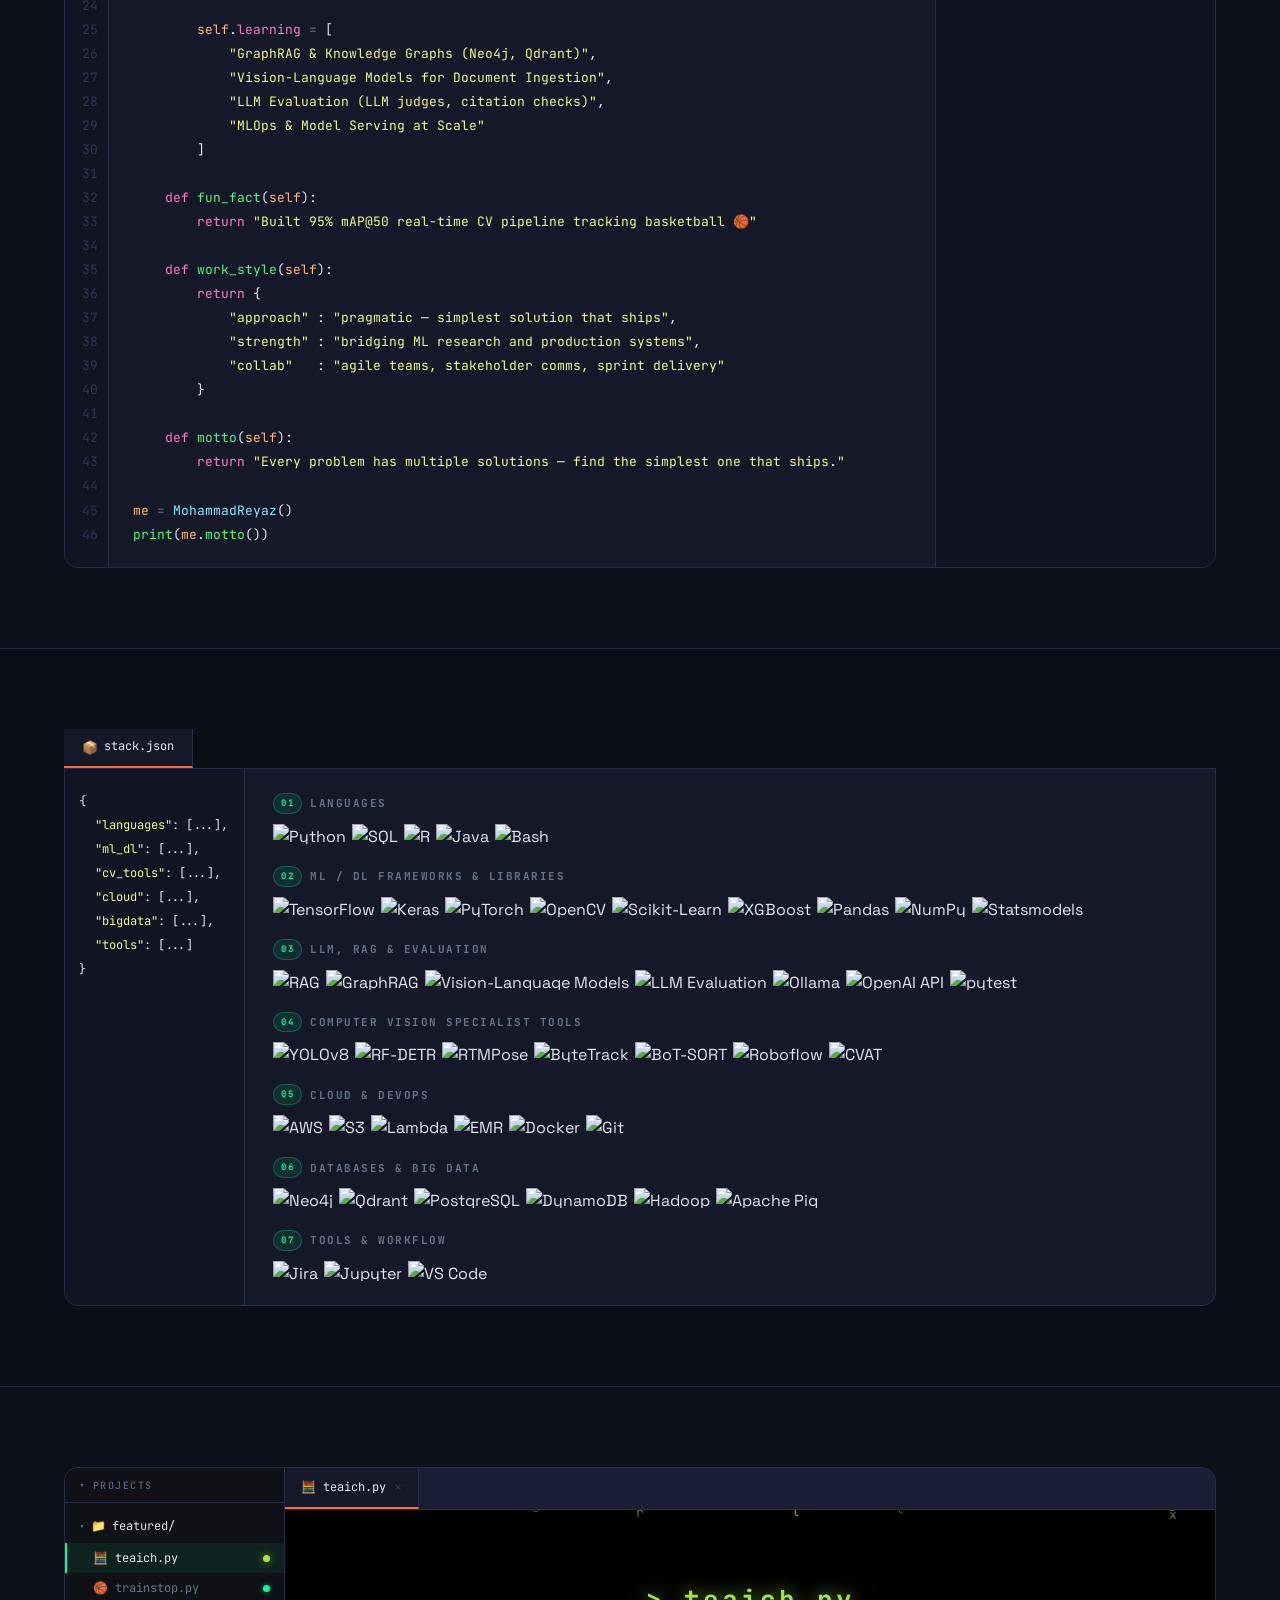
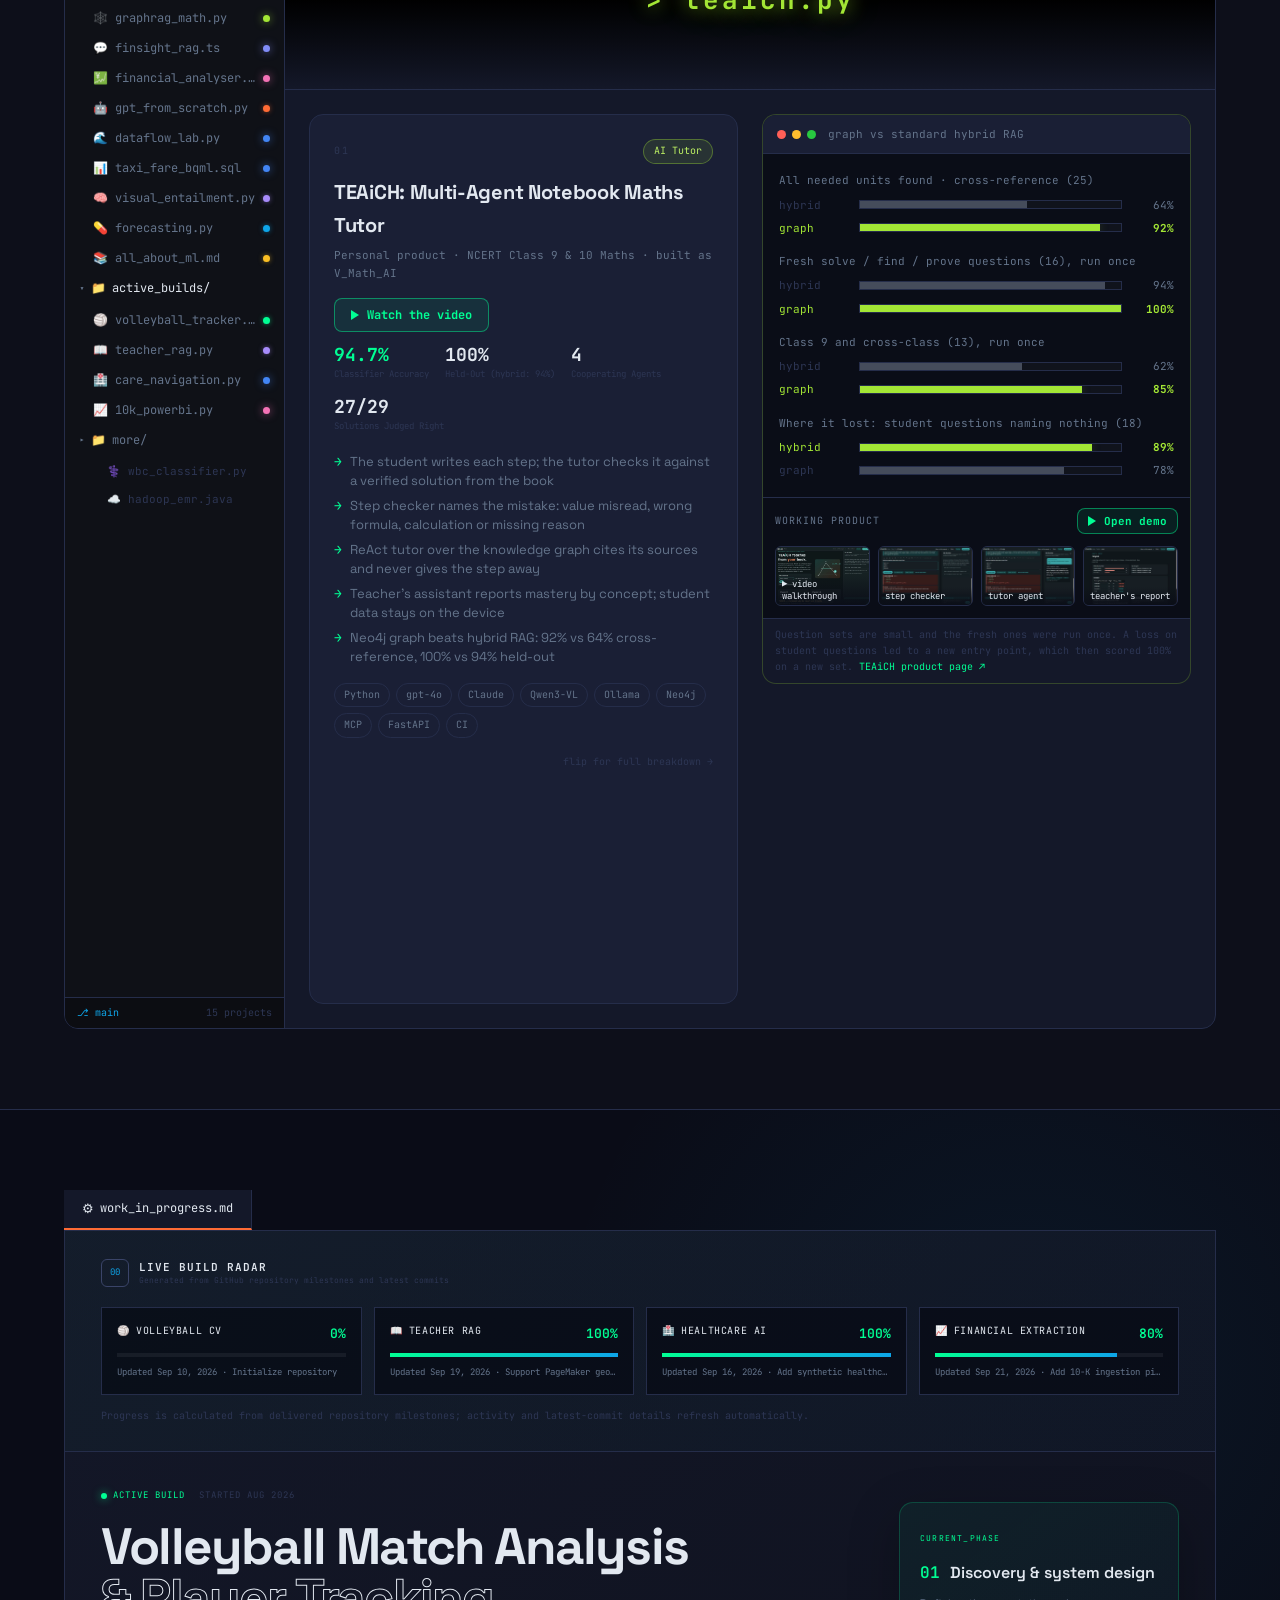
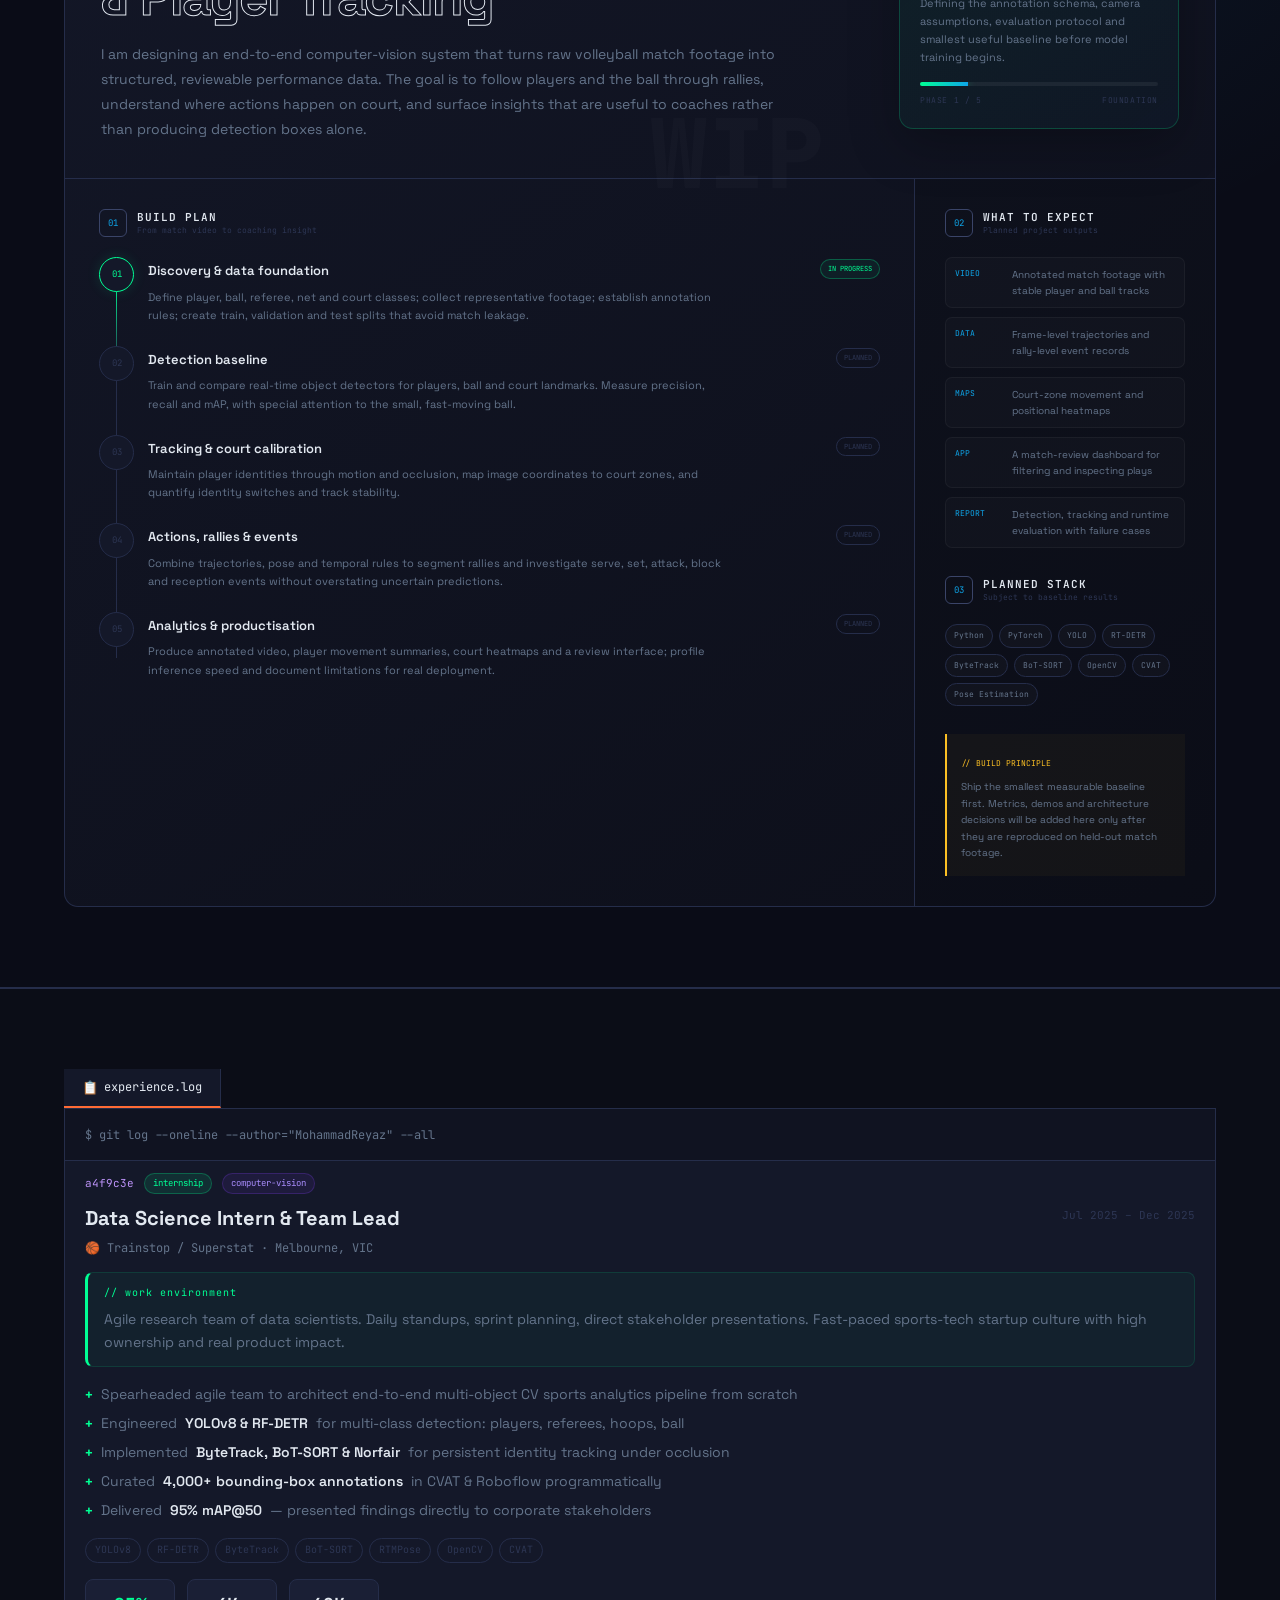
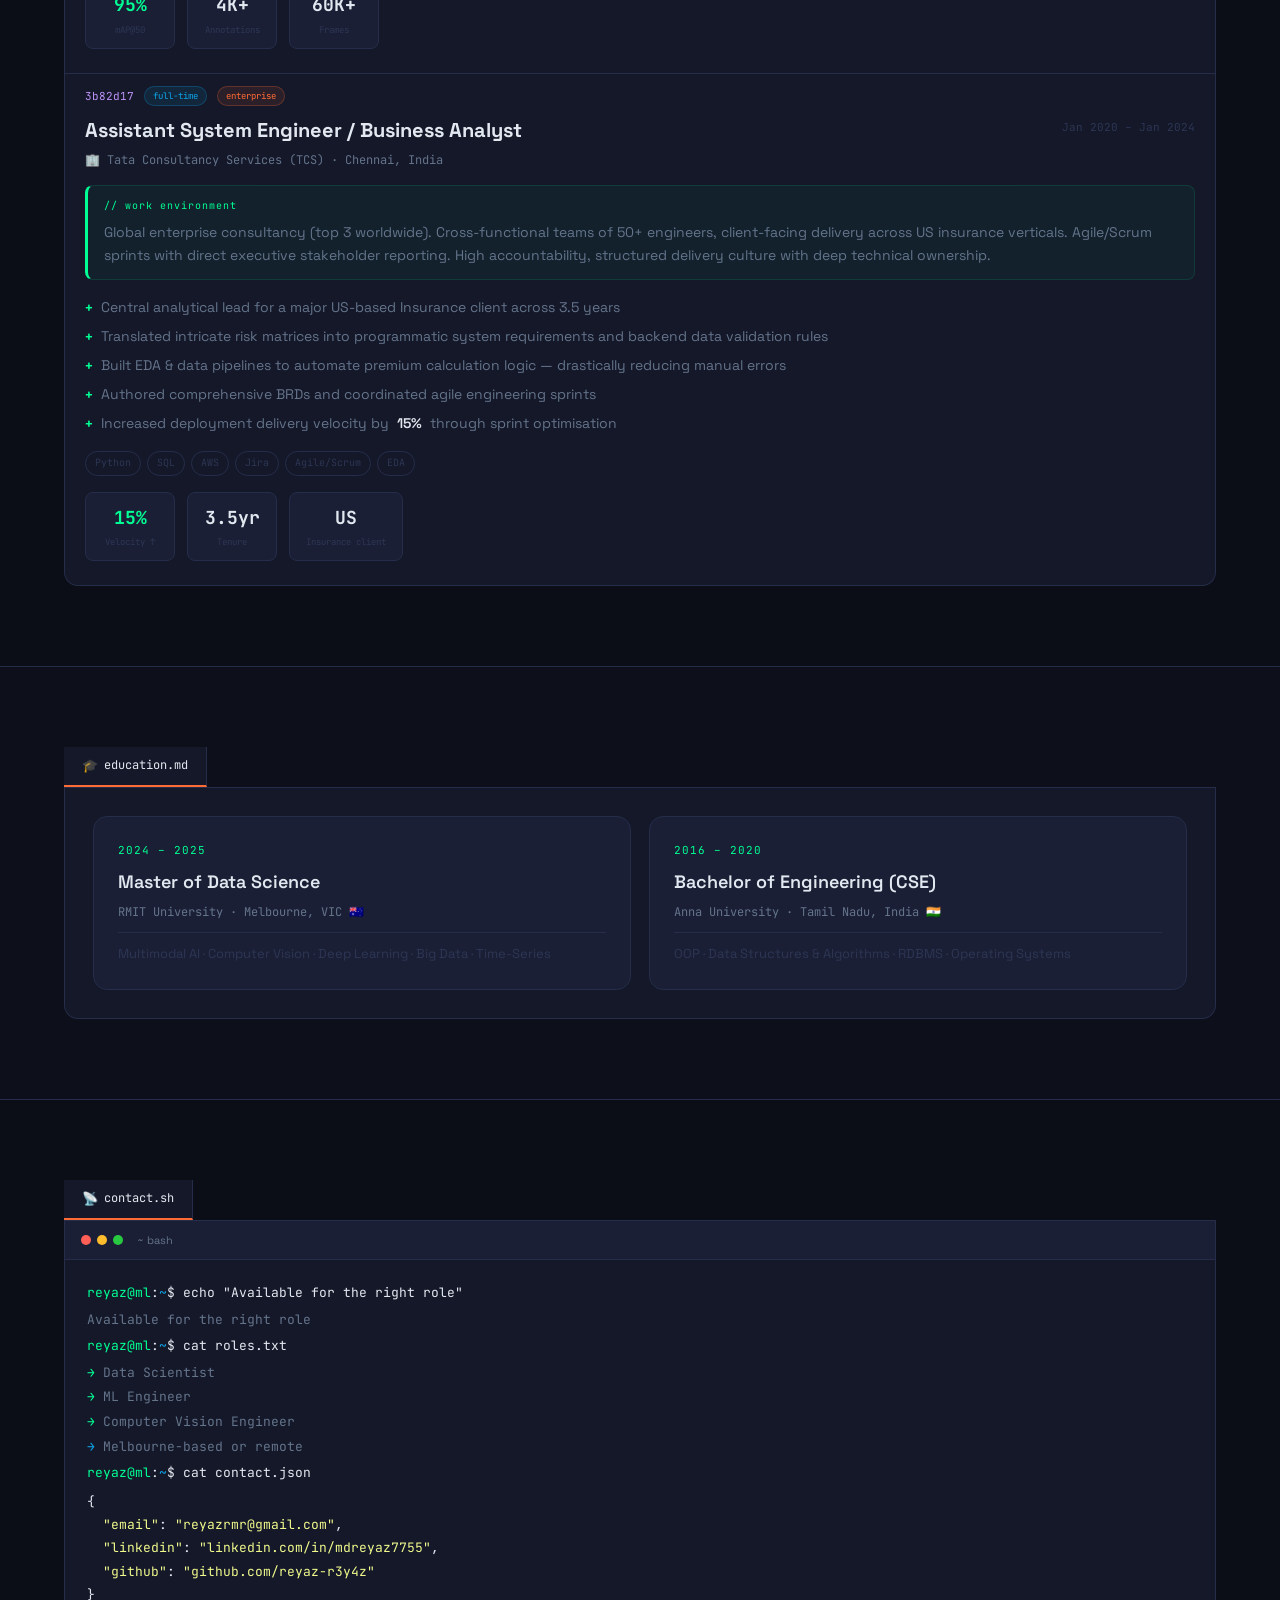
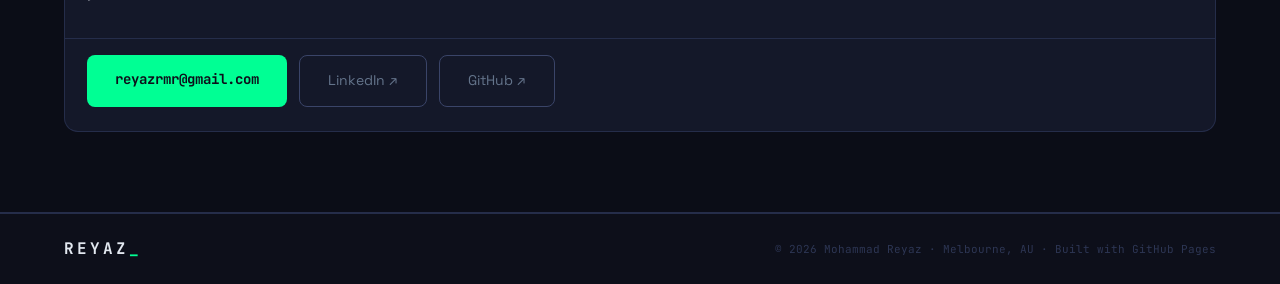
==== commit 226a233e: "Portfolio: welcome pop-up with one-click tips (TEAiCH video, terminal commands, Research Reyaz, proj" ====
--- a/index.html
+++ b/index.html
@@ -1405,6 +1405,7 @@
 
 <script src="script.js"></script>
 <script src="demos.js"></script>
+<script src="tour.js"></script>
 
 <!-- ══ RESEARCH REYAZ OVERLAY ══ -->
 <div id="researchOverlay">
--- a/style.css
+++ b/style.css
@@ -543,3 +543,26 @@
   .dv-tag{display:none}
   .demo-strip{grid-template-columns:repeat(2,1fr)}
 }
+
+/* ══ WELCOME POP-UP (tour.js) ══ */
+#tour{position:fixed;right:20px;bottom:20px;z-index:900;width:360px;max-width:calc(100vw - 32px);background:var(--panel);border:1px solid var(--border2);border-radius:10px;box-shadow:0 18px 50px rgba(0,0,0,.55),0 0 0 1px rgba(0,255,148,.08);font-family:var(--mono);color:var(--text);opacity:0;transform:translateY(16px) scale(.98);pointer-events:none;transition:opacity .3s,transform .3s}
+#tour.open{opacity:1;transform:none;pointer-events:auto}
+.tour-bar{display:flex;align-items:center;gap:10px;padding:8px 10px;border-bottom:1px solid var(--border);font-size:11px;color:var(--muted)}
+.tour-dots{display:flex;gap:5px}.tour-dots i{width:9px;height:9px;border-radius:50%;background:#FF5F57}.tour-dots i:nth-child(2){background:#FEBC2E}.tour-dots i:nth-child(3){background:#28C840}
+.tour-x{margin-left:auto;background:none;border:0;color:var(--muted);font-size:18px;line-height:1;cursor:pointer;padding:0 4px}.tour-x:hover{color:var(--text)}
+.tour-body{padding:12px 14px 14px}
+.tour-hi{font-size:13px;margin:0 0 4px}.tour-pr{color:var(--green);margin-right:6px}
+.tour-lead{font-size:12px;color:var(--muted);margin:0 0 10px}
+.tour-item{display:flex;align-items:flex-start;gap:10px;width:100%;text-align:left;background:var(--void);border:1px solid var(--border);border-radius:7px;padding:9px 10px;margin-bottom:7px;color:var(--text);font-family:var(--mono);cursor:pointer;transition:border-color .2s,transform .2s}
+.tour-item:hover,.tour-item:focus-visible{border-color:var(--green);transform:translateX(3px);outline:none}
+.tour-ic{flex:0 0 22px;height:22px;display:grid;place-items:center;border-radius:5px;background:rgba(0,255,148,.12);color:var(--green);font-size:12px}
+.tour-item b{display:block;font-size:12px;font-weight:600}
+.tour-item small{display:block;font-size:11px;color:var(--muted);margin-top:2px}
+.tour-item code{color:var(--green);font-size:11px}
+.tour-foot{display:flex;align-items:center;justify-content:space-between;gap:10px;margin-top:6px;font-size:10px;color:var(--muted)}
+.tour-ok{background:var(--green);color:var(--void);border:0;border-radius:6px;padding:6px 14px;font-family:var(--mono);font-size:12px;font-weight:700;cursor:pointer}
+#tourPill{position:fixed;right:20px;bottom:20px;z-index:899;display:none;align-items:center;gap:6px;background:var(--panel);border:1px solid var(--border2);border-radius:20px;padding:6px 12px;font-family:var(--mono);font-size:12px;color:var(--text);cursor:pointer;box-shadow:0 6px 20px rgba(0,0,0,.4)}
+#tourPill span{display:grid;place-items:center;width:16px;height:16px;border-radius:50%;background:var(--green);color:var(--void);font-weight:700;font-size:11px}
+#tourPill.show{display:flex}#tourPill:hover{border-color:var(--green)}
+@media (max-width:600px){#tour{right:16px;left:16px;bottom:16px;width:auto}#tourPill{right:16px;bottom:16px}}
+@media (prefers-reduced-motion:reduce){#tour,.tour-item{transition:none}}
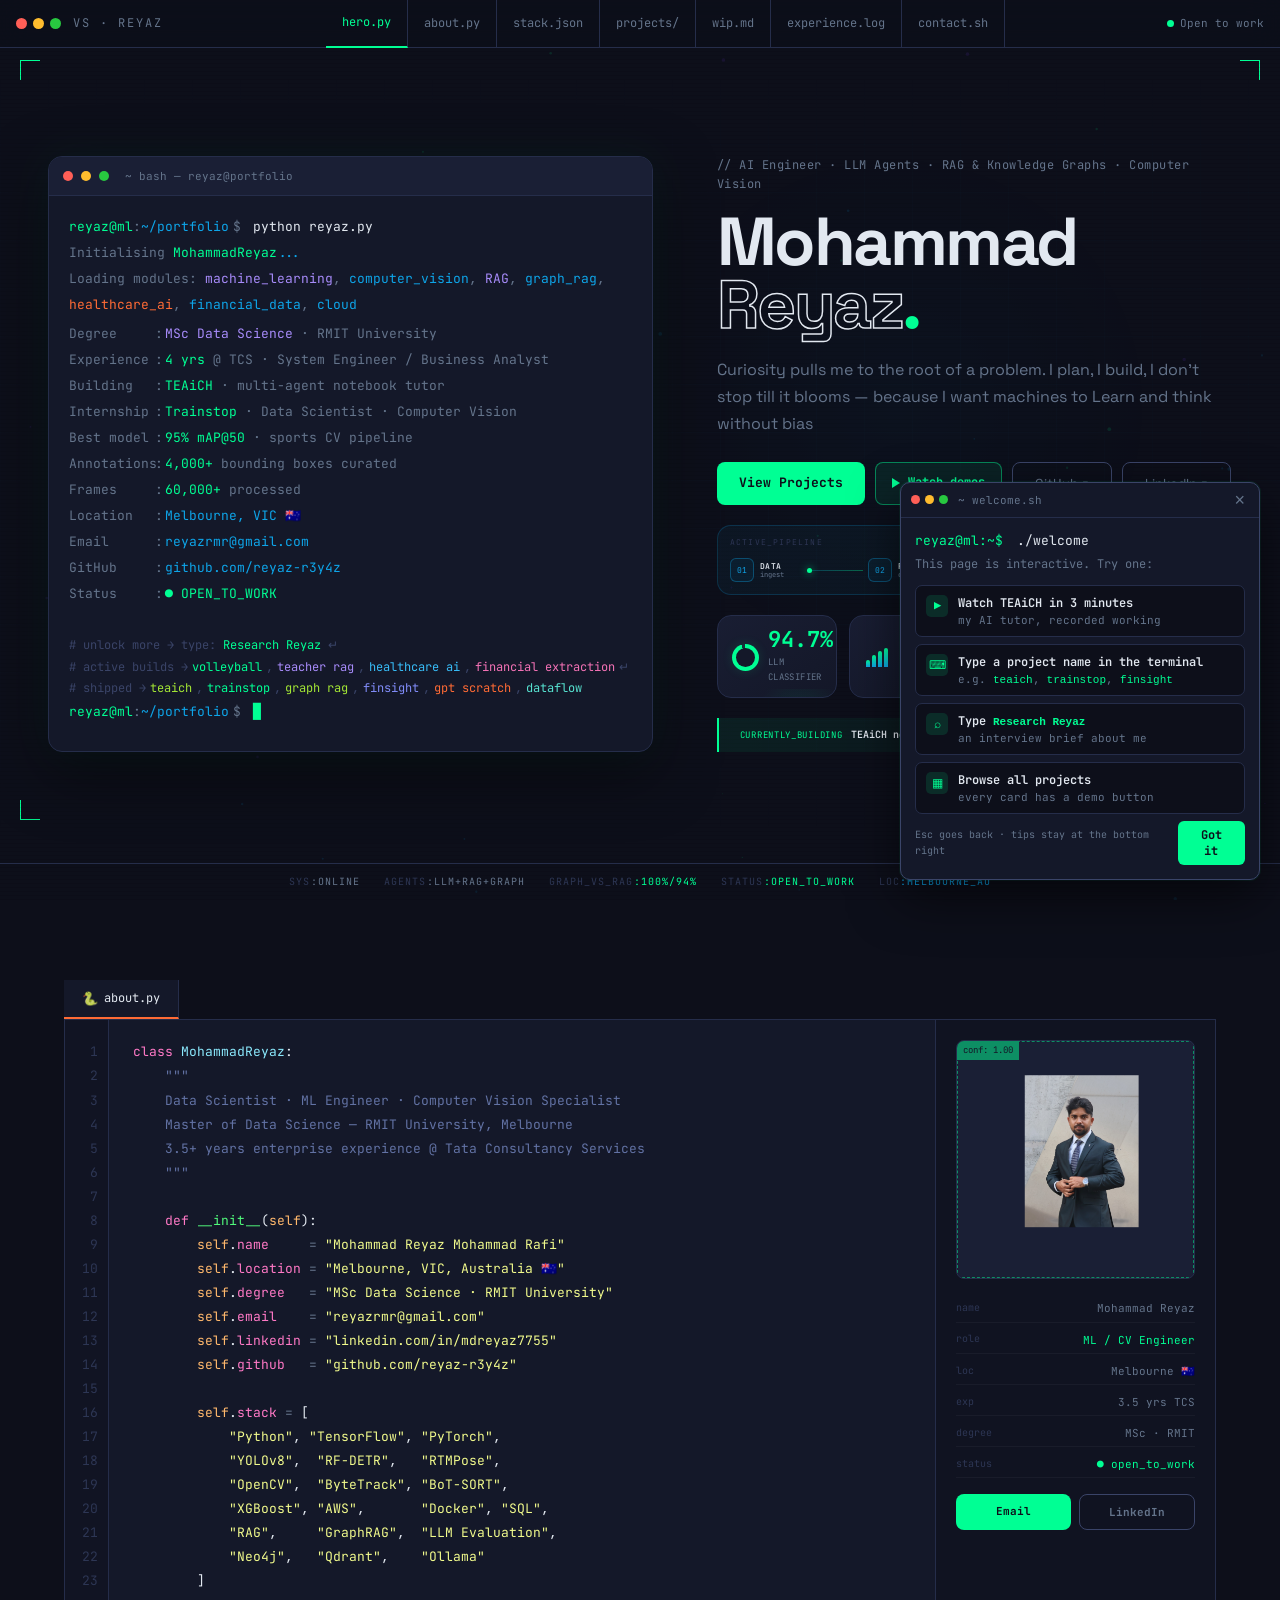
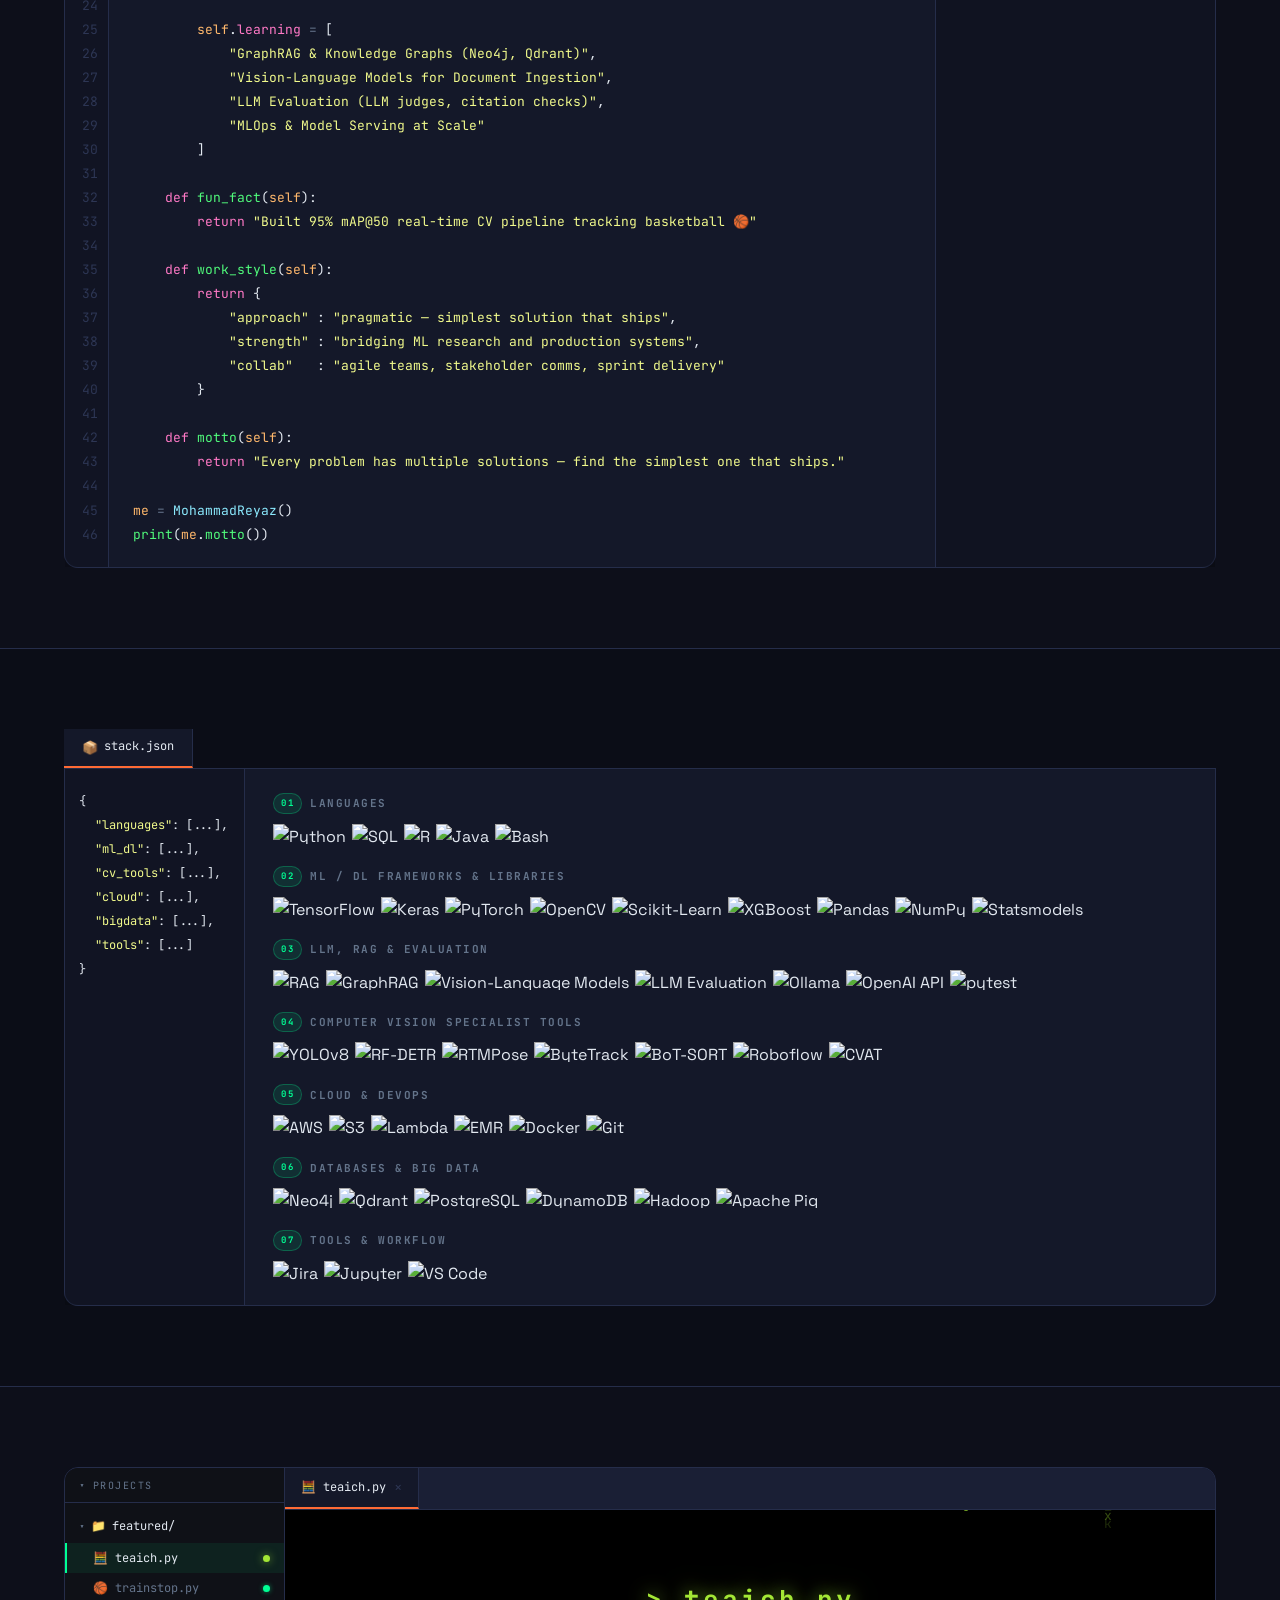
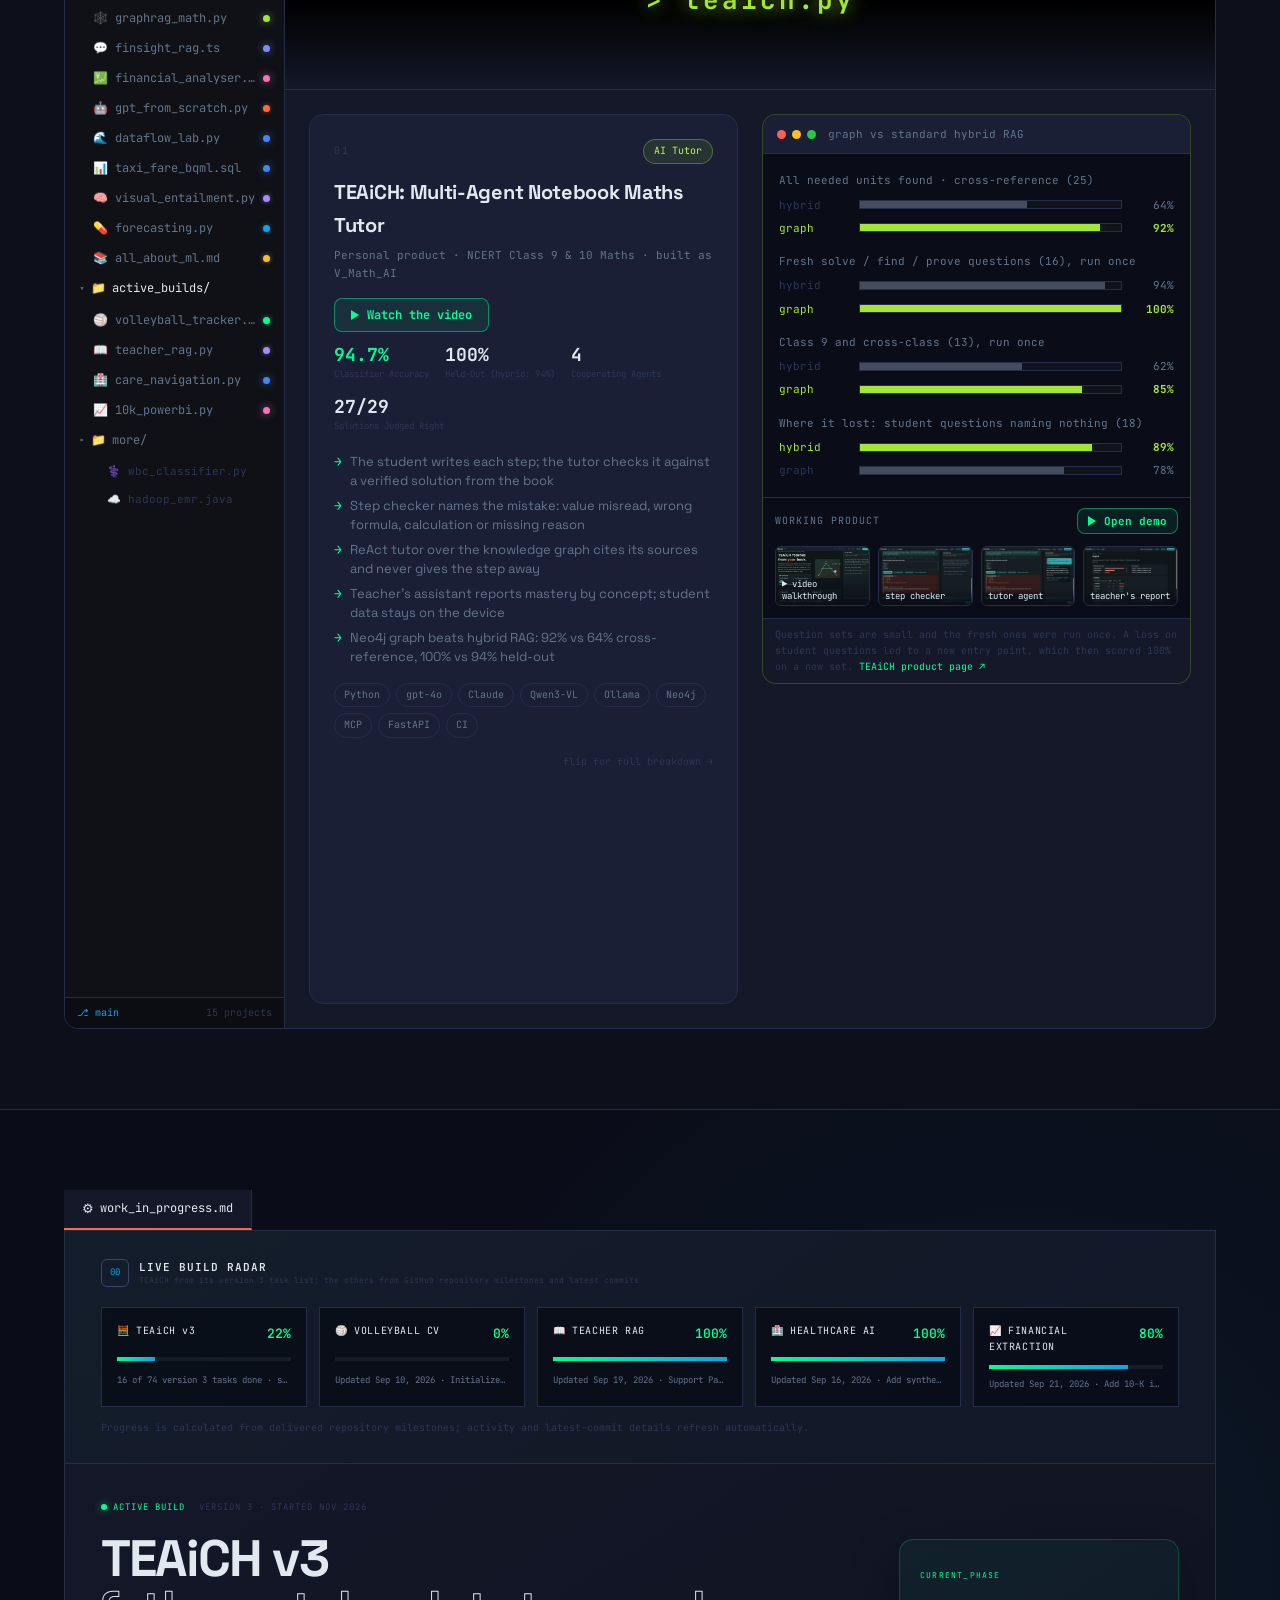
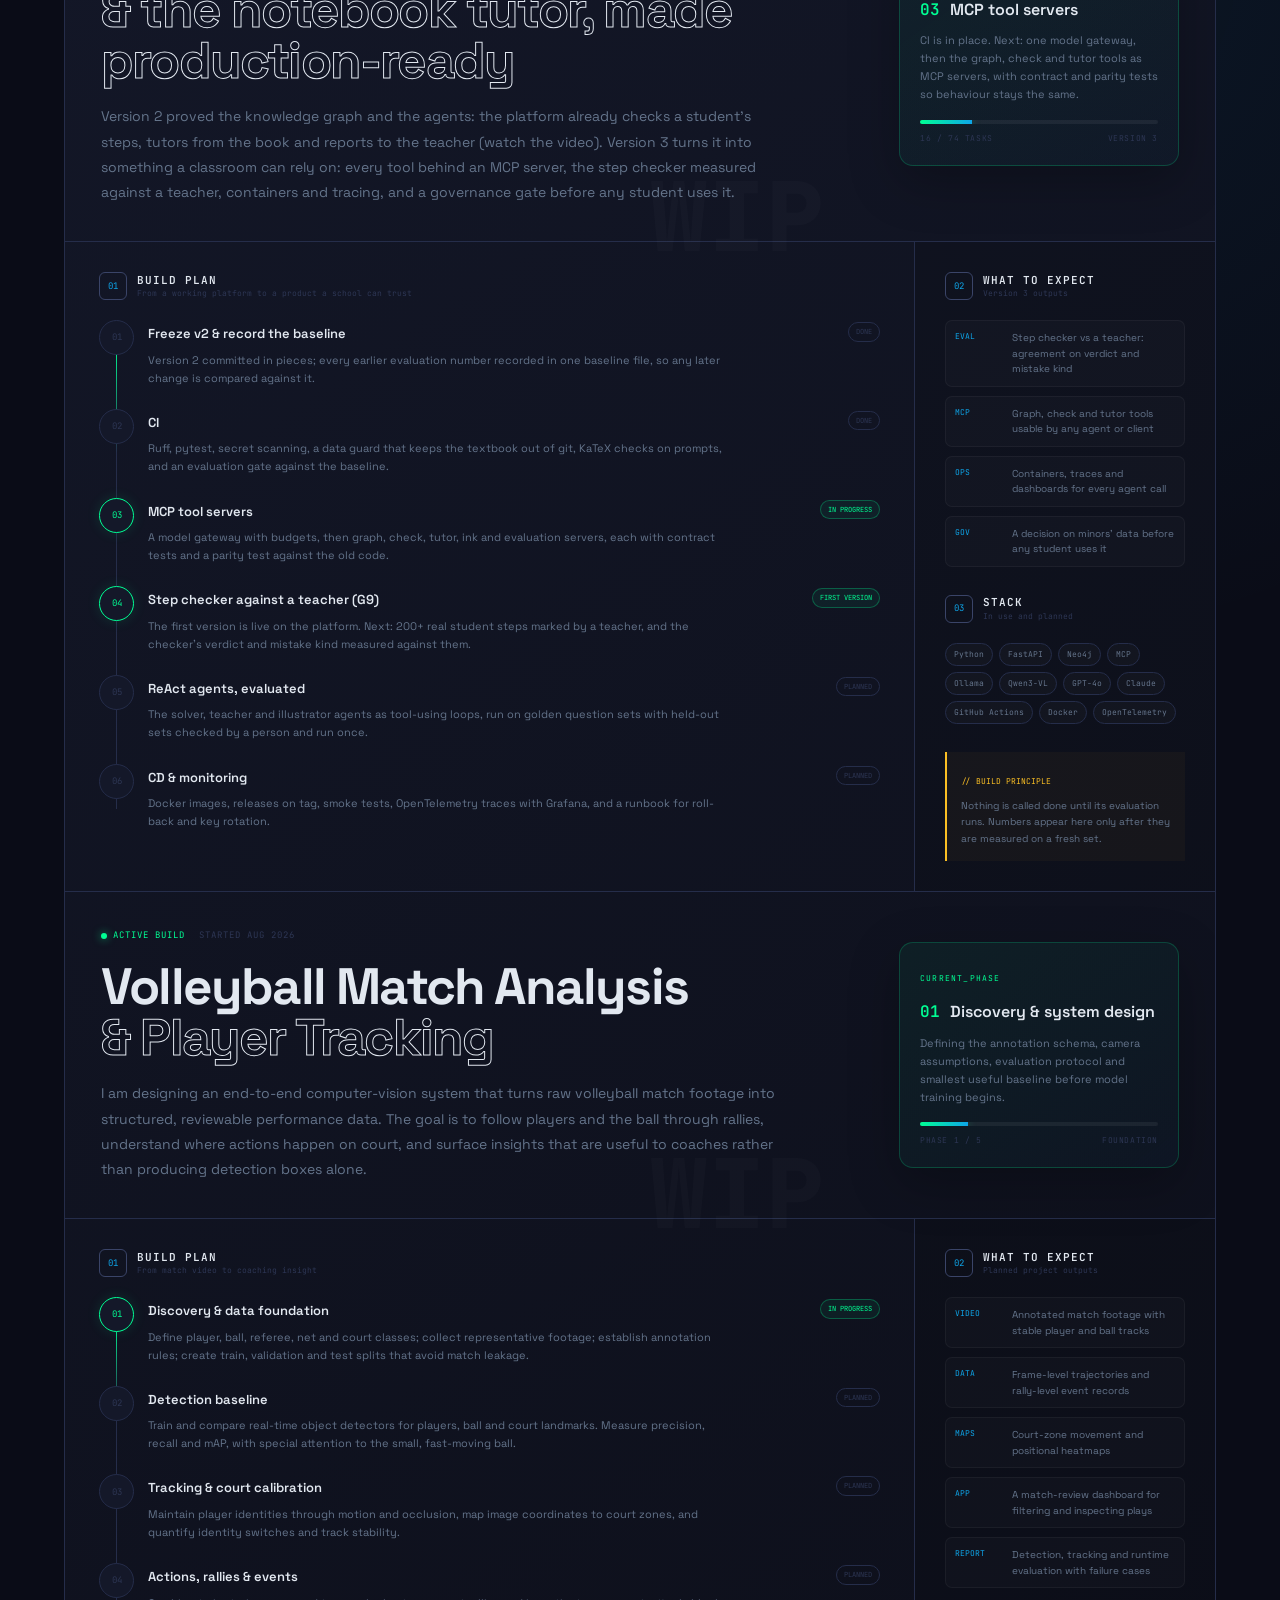
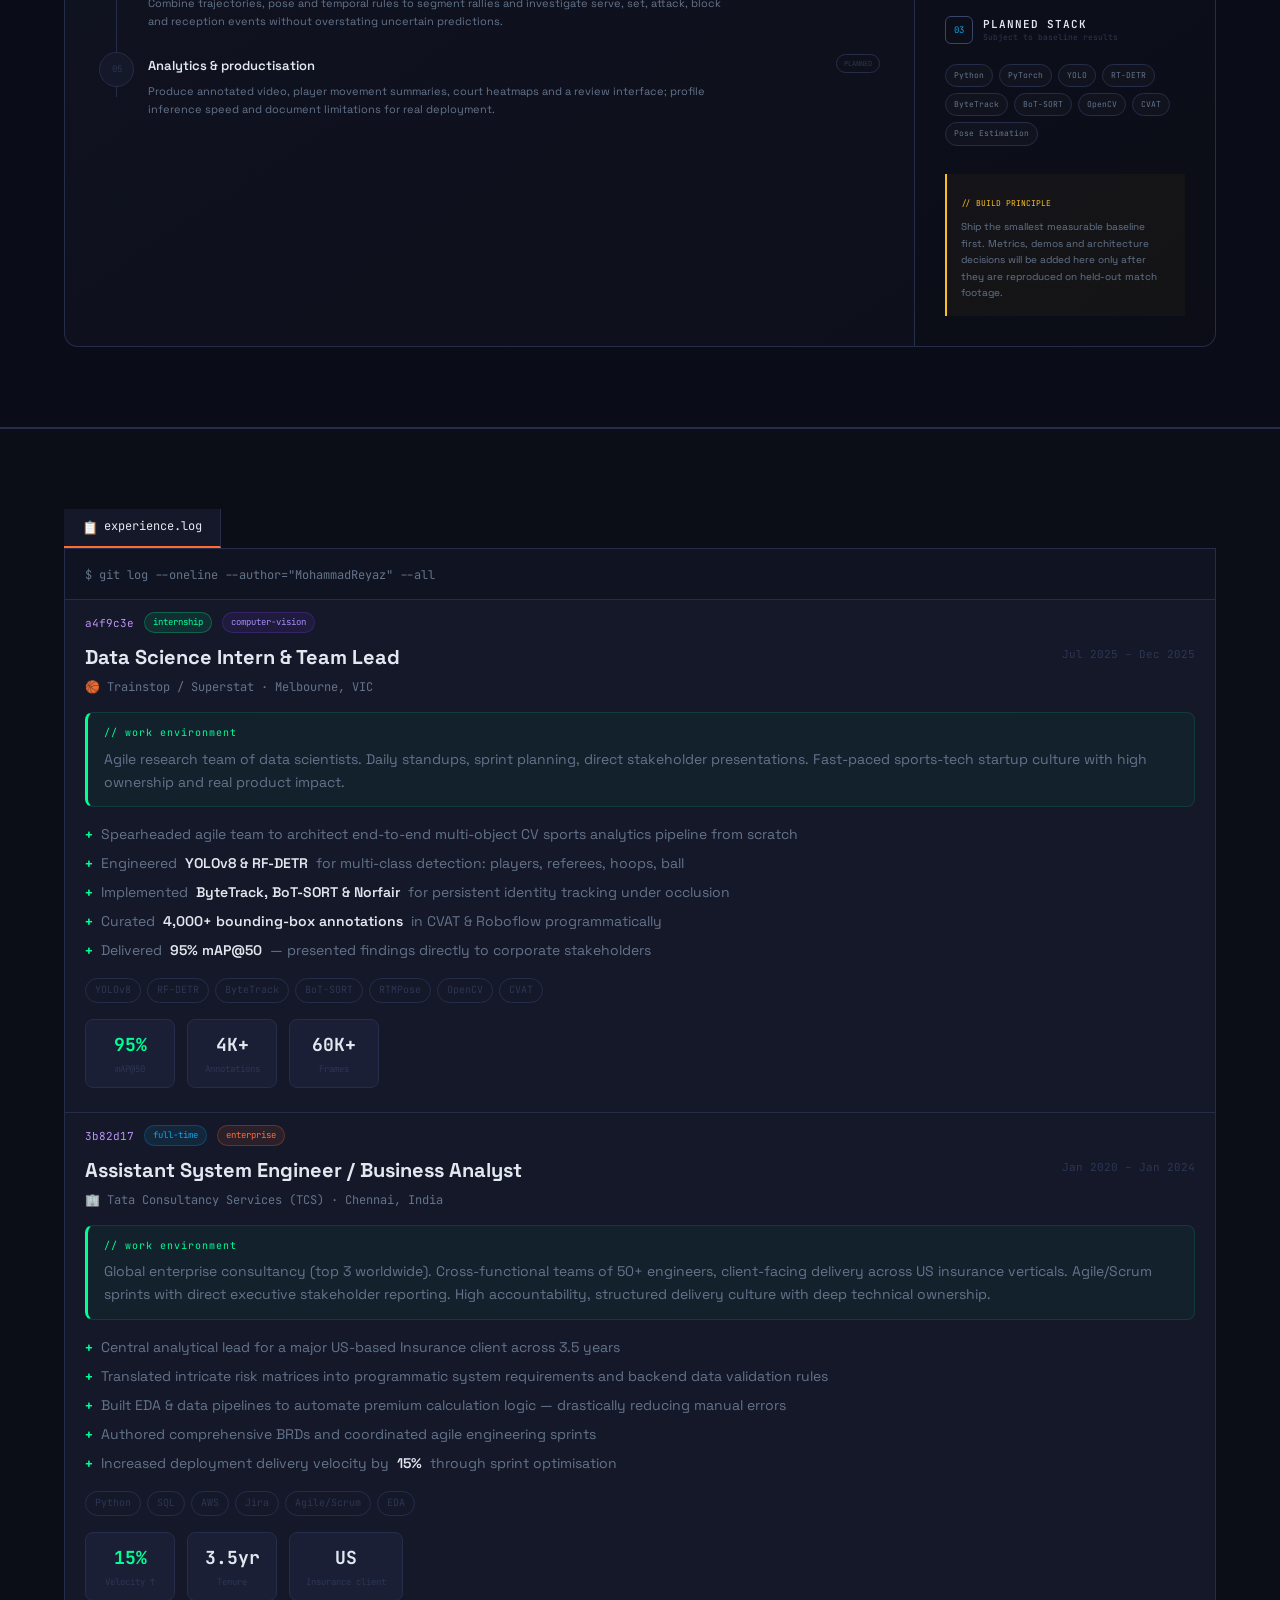
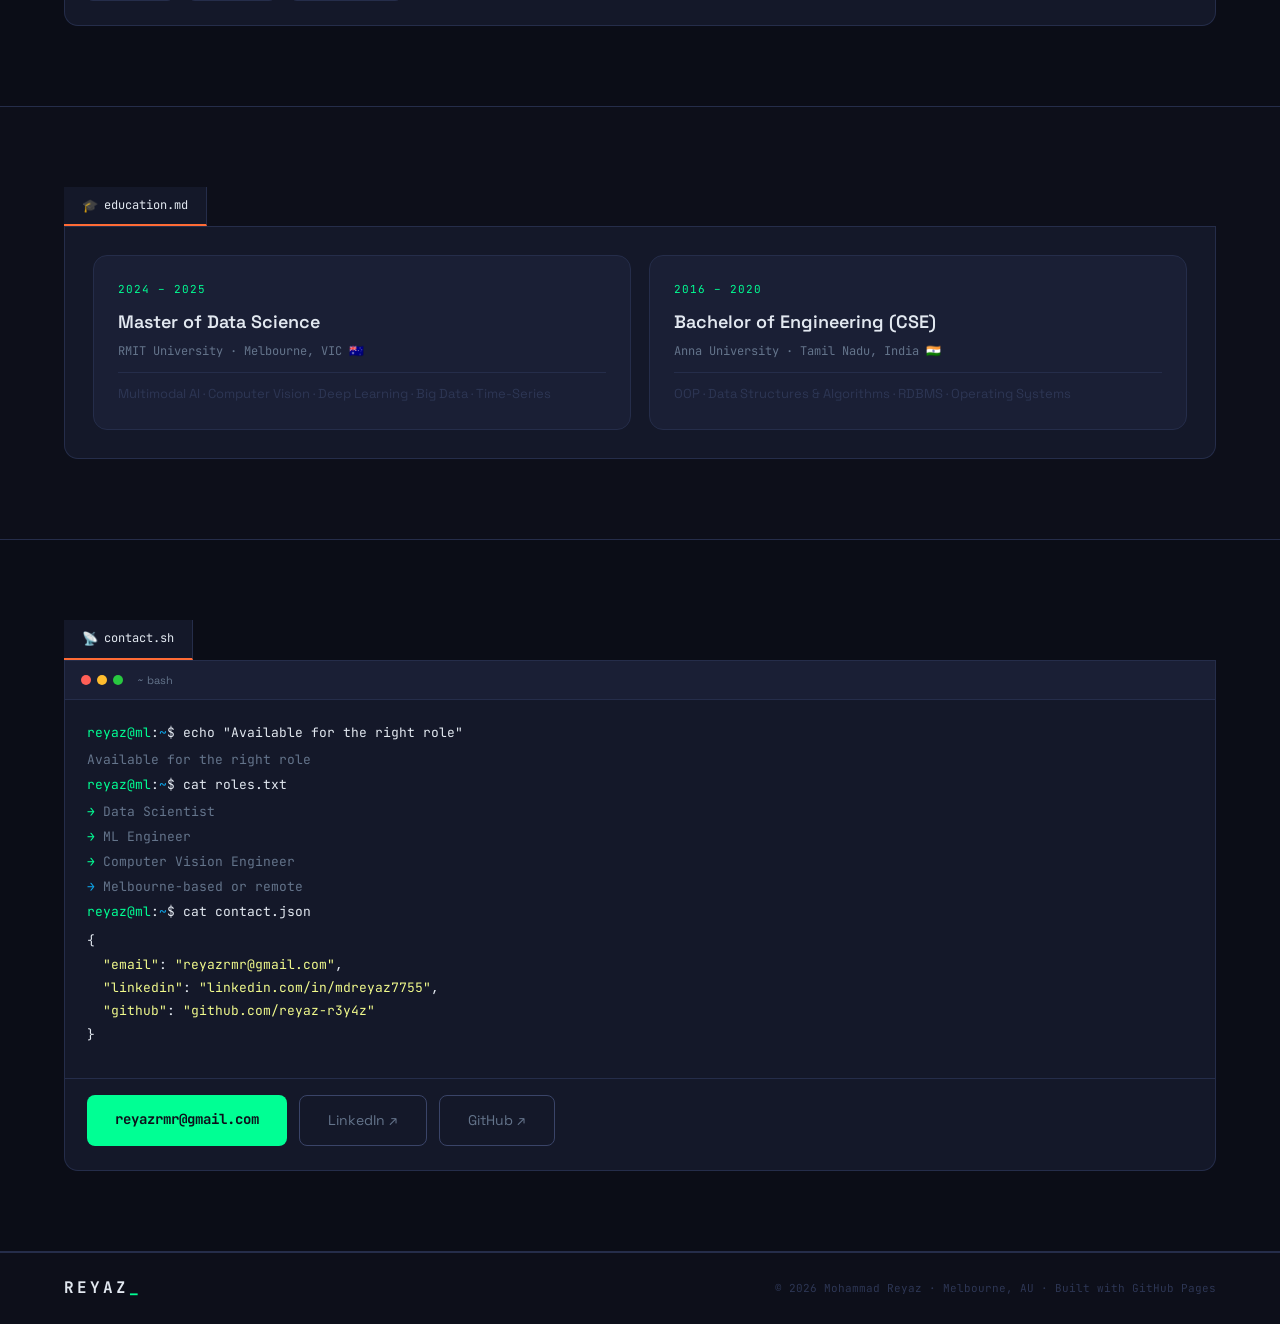
==== commit 2b2d43dd: "Portfolio: TEAiCH v3 in work in progress; links to portfolio-reyaz.web.app; Firebase Hosting config " ====
--- a/index.html
+++ b/index.html
@@ -1198,8 +1198,9 @@
     <div class="file-tab-row"><div class="file-tab active"><span class="ft-ic">&#9881;</span>work_in_progress.md</div></div>
     <article class="wip-shell">
       <section class="build-radar" aria-labelledby="build-radar-title">
-        <div class="wip-block-title"><span>00</span><div><strong id="build-radar-title">LIVE BUILD RADAR</strong><small>Generated from GitHub repository milestones and latest commits</small></div></div>
+        <div class="wip-block-title"><span>00</span><div><strong id="build-radar-title">LIVE BUILD RADAR</strong><small>TEAiCH from its version 3 task list; the others from GitHub repository milestones and latest commits</small></div></div>
         <div class="build-radar-grid">
+          <a class="build-radar-card" href="#wip-teaich"><span>🧮 TEAiCH v3</span><strong>22%</strong><i><b style="width:22%"></b></i><small>16 of 74 version 3 tasks done · step checker live, MCP servers next</small></a>
           <a class="build-radar-card" href="#projects" data-open-project="volleyball" data-repo="volleyball-sport-analysis-tracker"><span>🏐 VOLLEYBALL CV</span><strong data-progress-text>15%</strong><i><b data-progress-bar style="width:15%"></b></i><small data-repo-update>Loading repository activity…</small></a>
           <a class="build-radar-card" href="#projects" data-open-project="teacherrag" data-repo="project-teacher-ingestion"><span>📖 TEACHER RAG</span><strong data-progress-text>80%</strong><i><b data-progress-bar style="width:80%"></b></i><small data-repo-update>Loading repository activity…</small></a>
           <a class="build-radar-card" href="#projects" data-open-project="healthcare" data-repo="pt-zero-care-navigation"><span>🏥 HEALTHCARE AI</span><strong data-progress-text>90%</strong><i><b data-progress-bar style="width:90%"></b></i><small data-repo-update>Loading repository activity…</small></a>
@@ -1207,7 +1208,80 @@
         </div>
         <p class="build-radar-note">Progress is calculated from delivered repository milestones; activity and latest-commit details refresh automatically.</p>
       </section>
-      <header class="wip-hero">
+      <header class="wip-hero" id="wip-teaich">
+        <div class="wip-copy">
+          <div class="wip-kicker"><span class="wip-live"><i></i> ACTIVE BUILD</span><span>VERSION 3 · STARTED NOV 2026</span></div>
+          <h2>TEAiCH v3<br><span>&amp; the notebook tutor, made production-ready</span></h2>
+          <p>Version 2 proved the knowledge graph and the agents: the platform already checks a student's steps, tutors from the book and reports to the teacher (<a href="#demo-teaich" data-demo="vmath">watch the video</a>). Version 3 turns it into something a classroom can rely on: every tool behind an MCP server, the step checker measured against a teacher, containers and tracing, and a governance gate before any student uses it.</p>
+        </div>
+        <aside class="wip-phase-card">
+          <span class="wpc-label">CURRENT_PHASE</span>
+          <strong><span>03</span> MCP tool servers</strong>
+          <p>CI is in place. Next: one model gateway, then the graph, check and tutor tools as MCP servers, with contract and parity tests so behaviour stays the same.</p>
+          <div class="wpc-meter"><i style="width:22%"></i></div>
+          <div class="wpc-meta"><span>16 / 74 TASKS</span><span>VERSION 3</span></div>
+        </aside>
+      </header>
+
+      <div class="wip-grid">
+        <section class="wip-plan">
+          <div class="wip-block-title"><span>01</span><div><strong>BUILD PLAN</strong><small>From a working platform to a product a school can trust</small></div></div>
+          <ol class="wip-roadmap">
+            <li>
+              <span class="wr-index">01</span>
+              <div><strong>Freeze v2 &amp; record the baseline</strong><p>Version 2 committed in pieces; every earlier evaluation number recorded in one baseline file, so any later change is compared against it.</p></div>
+              <span class="wr-state">DONE</span>
+            </li>
+            <li>
+              <span class="wr-index">02</span>
+              <div><strong>CI</strong><p>Ruff, pytest, secret scanning, a data guard that keeps the textbook out of git, KaTeX checks on prompts, and an evaluation gate against the baseline.</p></div>
+              <span class="wr-state">DONE</span>
+            </li>
+            <li class="active">
+              <span class="wr-index">03</span>
+              <div><strong>MCP tool servers</strong><p>A model gateway with budgets, then graph, check, tutor, ink and evaluation servers, each with contract tests and a parity test against the old code.</p></div>
+              <span class="wr-state">IN PROGRESS</span>
+            </li>
+            <li class="active">
+              <span class="wr-index">04</span>
+              <div><strong>Step checker against a teacher (G9)</strong><p>The first version is live on the platform. Next: 200+ real student steps marked by a teacher, and the checker's verdict and mistake kind measured against them.</p></div>
+              <span class="wr-state">FIRST VERSION</span>
+            </li>
+            <li>
+              <span class="wr-index">05</span>
+              <div><strong>ReAct agents, evaluated</strong><p>The solver, teacher and illustrator agents as tool-using loops, run on golden question sets with held-out sets checked by a person and run once.</p></div>
+              <span class="wr-state">PLANNED</span>
+            </li>
+            <li>
+              <span class="wr-index">06</span>
+              <div><strong>CD &amp; monitoring</strong><p>Docker images, releases on tag, smoke tests, OpenTelemetry traces with Grafana, and a runbook for roll-back and key rotation.</p></div>
+              <span class="wr-state">PLANNED</span>
+            </li>
+          </ol>
+        </section>
+
+        <aside class="wip-sidebar">
+          <section class="wip-expect">
+            <div class="wip-block-title"><span>02</span><div><strong>WHAT TO EXPECT</strong><small>Version 3 outputs</small></div></div>
+            <ul>
+              <li><i>EVAL</i><span>Step checker vs a teacher: agreement on verdict and mistake kind</span></li>
+              <li><i>MCP</i><span>Graph, check and tutor tools usable by any agent or client</span></li>
+              <li><i>OPS</i><span>Containers, traces and dashboards for every agent call</span></li>
+              <li><i>GOV</i><span>A decision on minors' data before any student uses it</span></li>
+            </ul>
+          </section>
+          <section class="wip-stack">
+            <div class="wip-block-title"><span>03</span><div><strong>STACK</strong><small>In use and planned</small></div></div>
+            <div class="wip-tags"><span>Python</span><span>FastAPI</span><span>Neo4j</span><span>MCP</span><span>Ollama</span><span>Qwen3-VL</span><span>GPT-4o</span><span>Claude</span><span>GitHub Actions</span><span>Docker</span><span>OpenTelemetry</span></div>
+          </section>
+          <section class="wip-note">
+            <span>// BUILD PRINCIPLE</span>
+            <p>Nothing is called done until its evaluation runs. Numbers appear here only after they are measured on a fresh set.</p>
+          </section>
+        </aside>
+      </div>
+
+      <header class="wip-hero" style="border-top:1px solid var(--border)">
         <div class="wip-copy">
           <div class="wip-kicker"><span class="wip-live"><i></i> ACTIVE BUILD</span><span>STARTED AUG 2026</span></div>
           <h2>Volleyball Match Analysis<br><span>&amp; Player Tracking</span></h2>
--- a/style.css
+++ b/style.css
@@ -412,7 +412,7 @@
 .proj-panel[data-repo] .flip-card{grid-column:1/-1}
 .proj-panel[data-repo] .flip-card:has(+ .pmp){grid-column:auto;min-height:640px}
 .build-radar{padding:28px 36px;border-bottom:1px solid var(--border);background:linear-gradient(135deg,rgba(0,255,148,.025),rgba(14,165,233,.025))}
-.build-radar-grid{display:grid;grid-template-columns:repeat(4,minmax(0,1fr));gap:12px;margin-top:18px}
+.build-radar-grid{display:grid;grid-template-columns:repeat(5,minmax(0,1fr));gap:12px;margin-top:18px}
 .build-radar-card{display:grid;grid-template-columns:1fr auto;gap:9px 14px;padding:15px;border:1px solid var(--border);background:rgba(5,8,18,.66);text-decoration:none;transition:.2s ease}
 .build-radar-card:hover{border-color:rgba(0,255,148,.45);transform:translateY(-2px);box-shadow:0 12px 32px rgba(0,0,0,.22)}
 .build-radar-card>span{font-family:var(--mono);font-size:10px;letter-spacing:.06em;color:var(--text)}.build-radar-card>strong{font-family:var(--mono);font-size:13px;color:var(--green)}
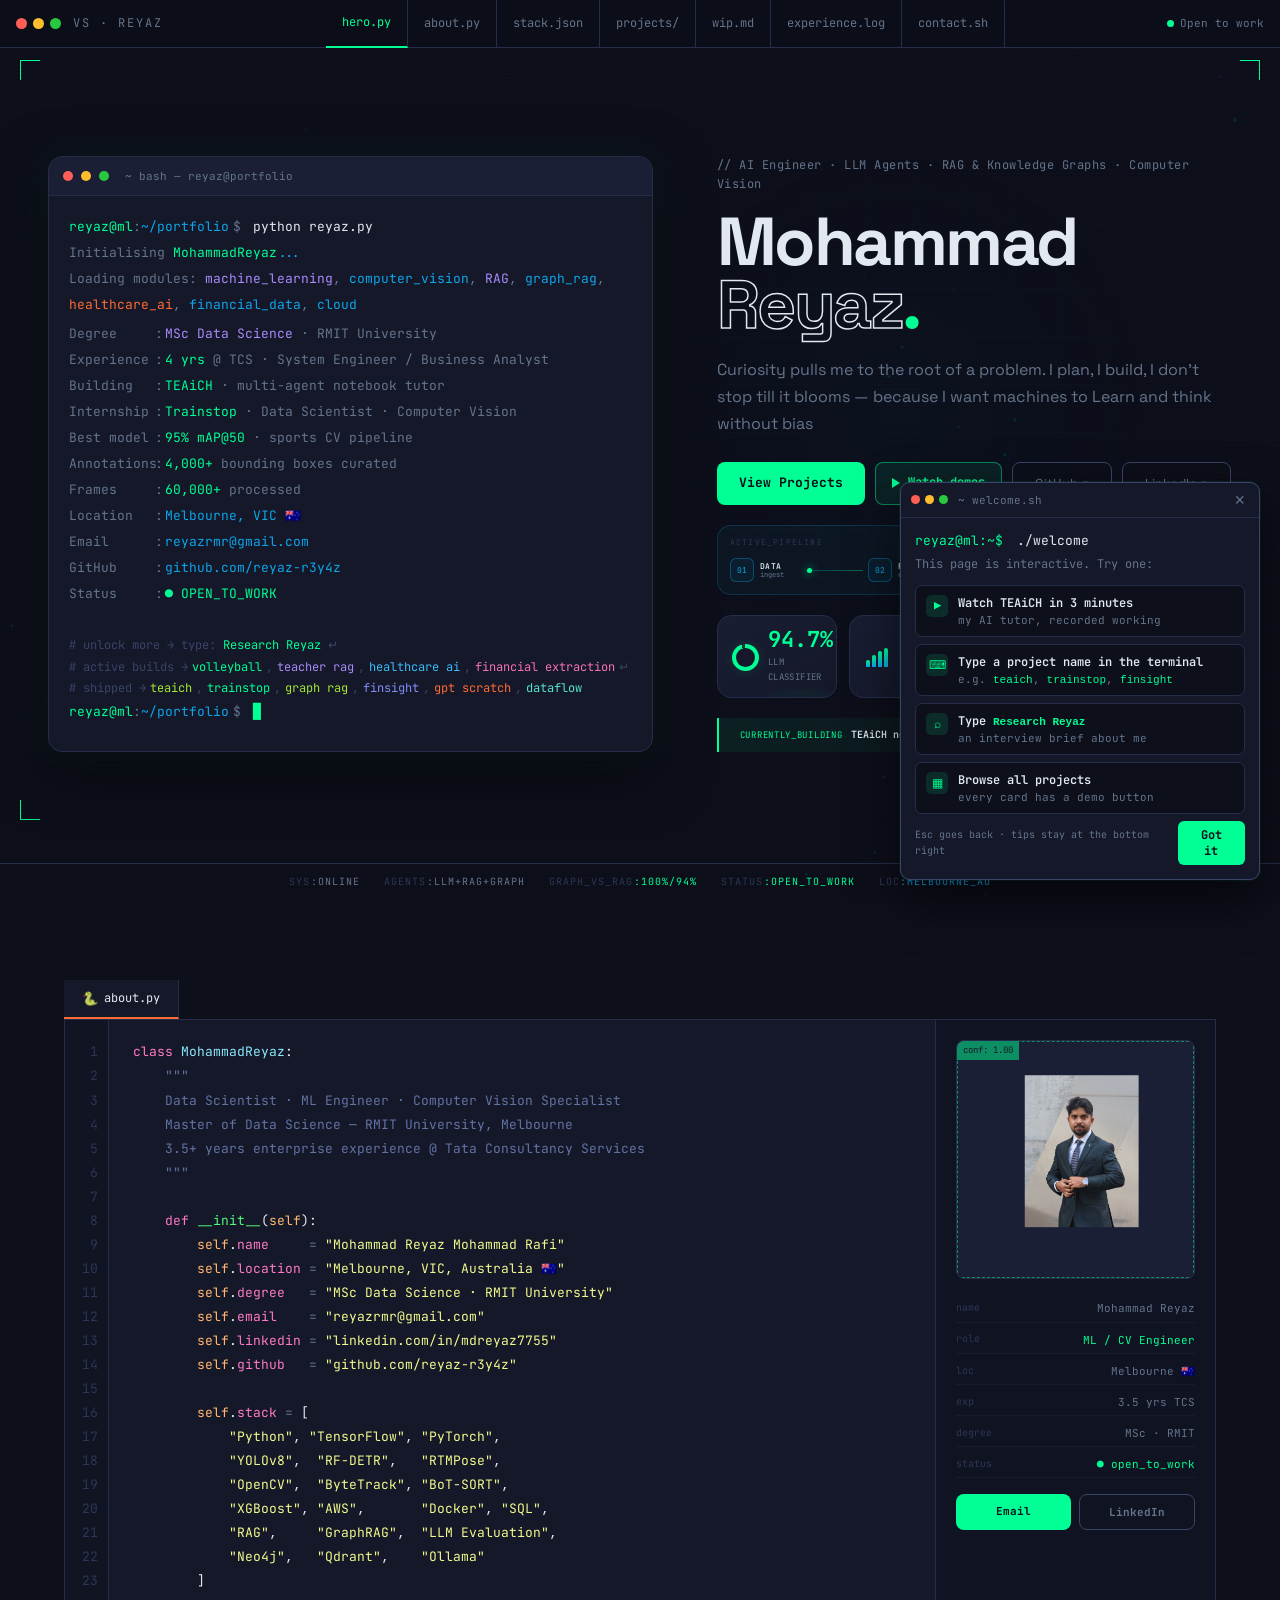
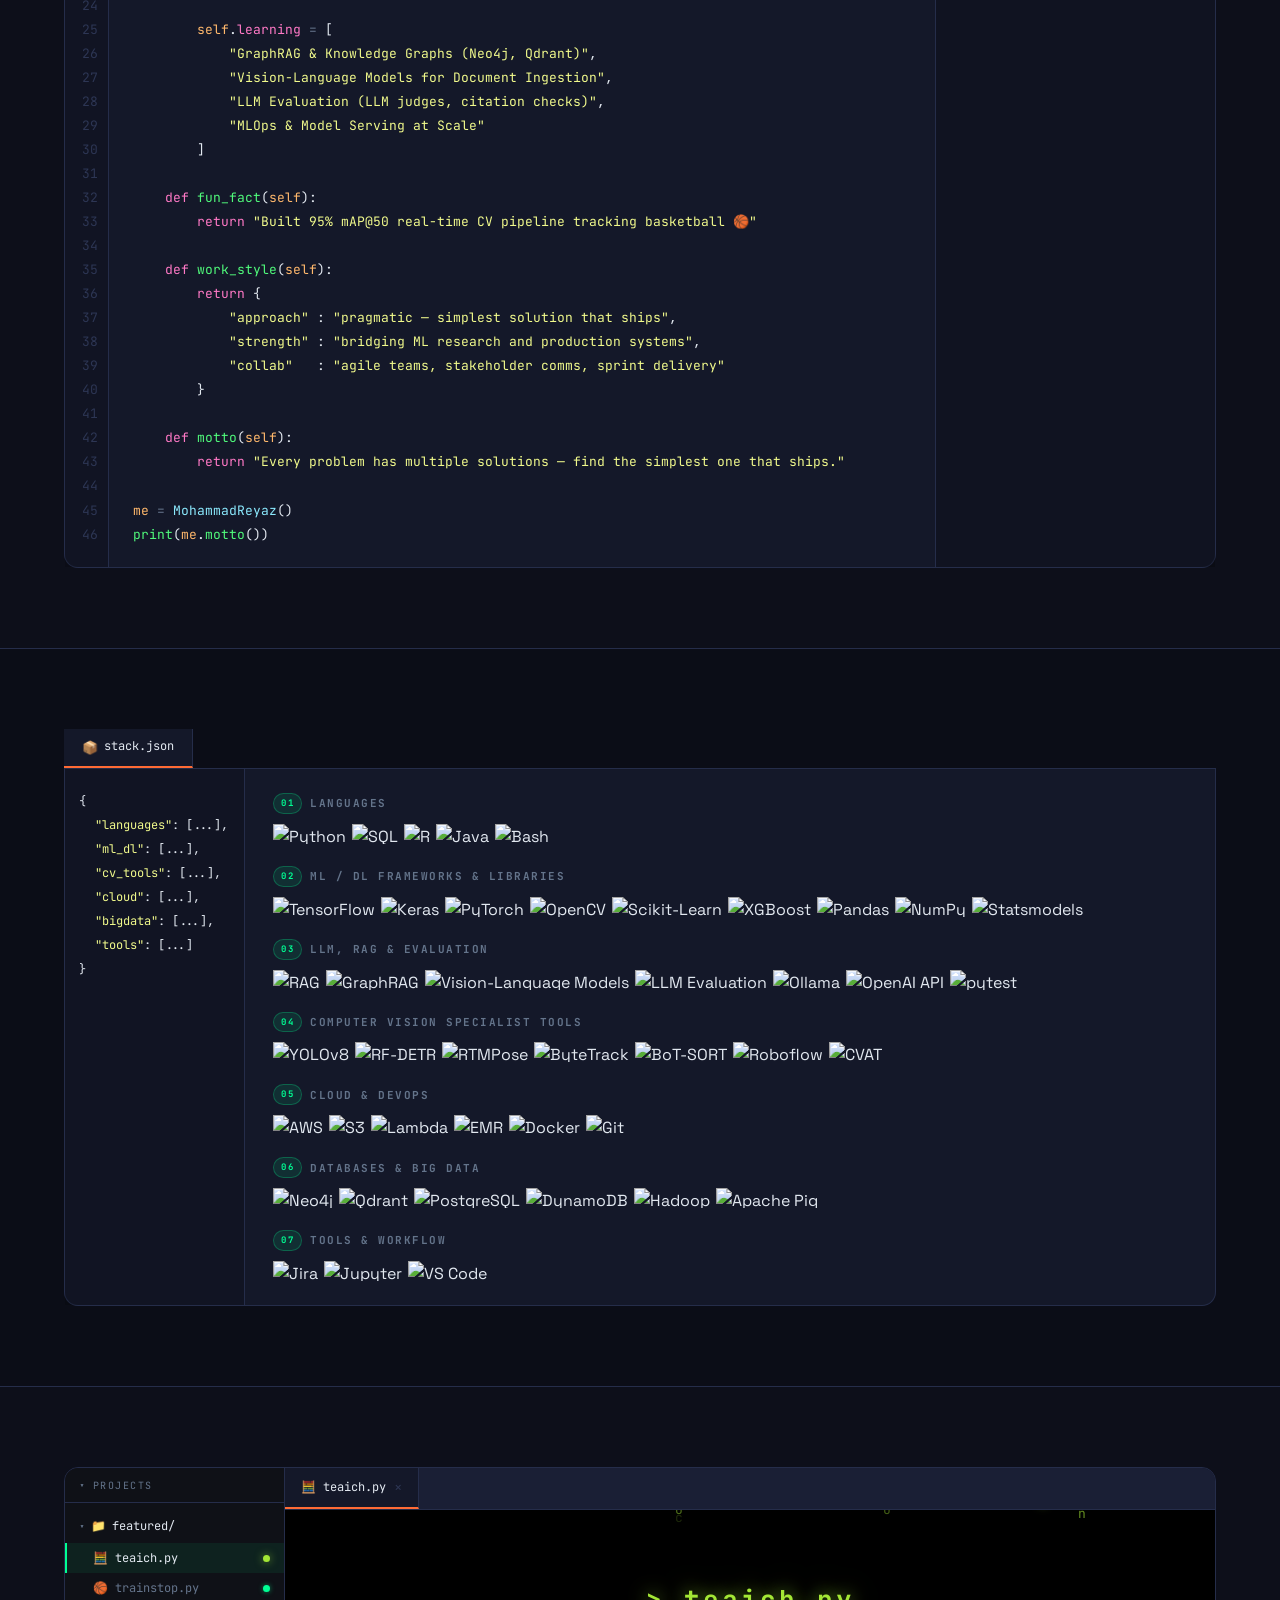
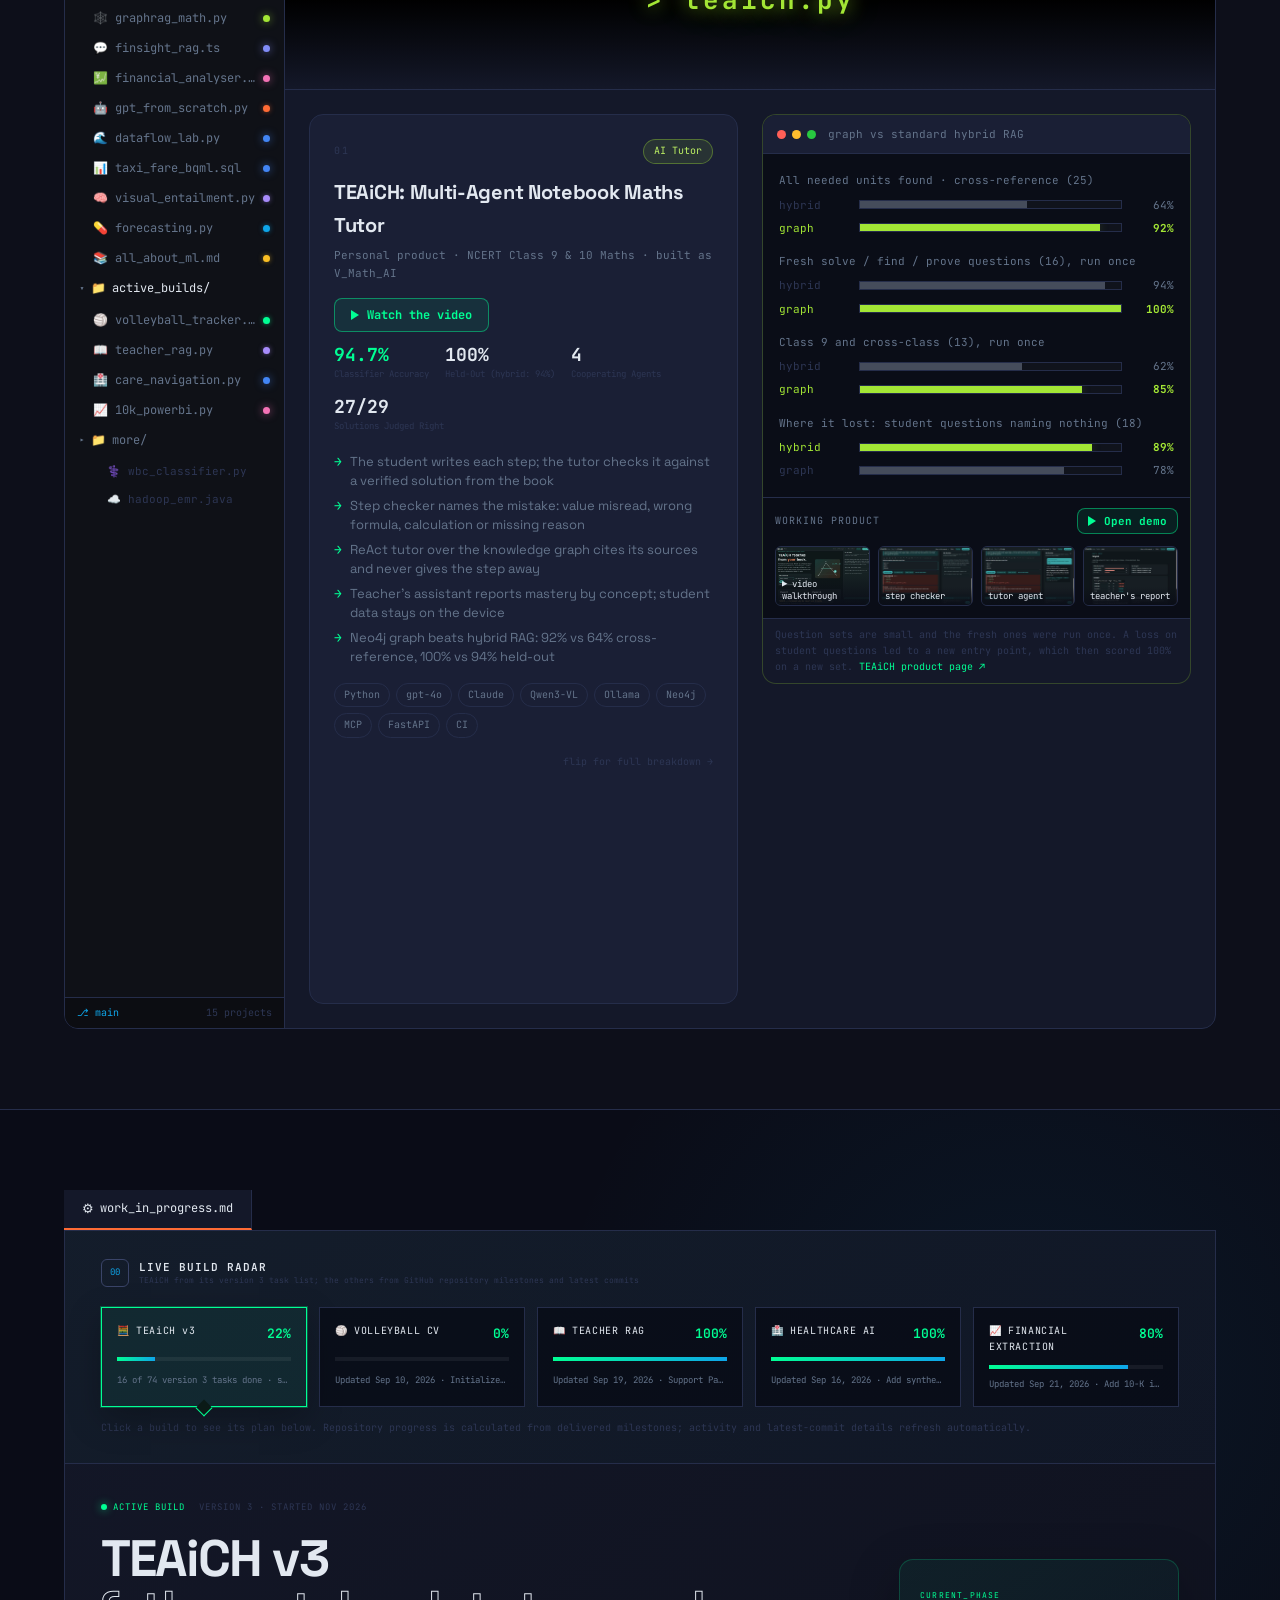
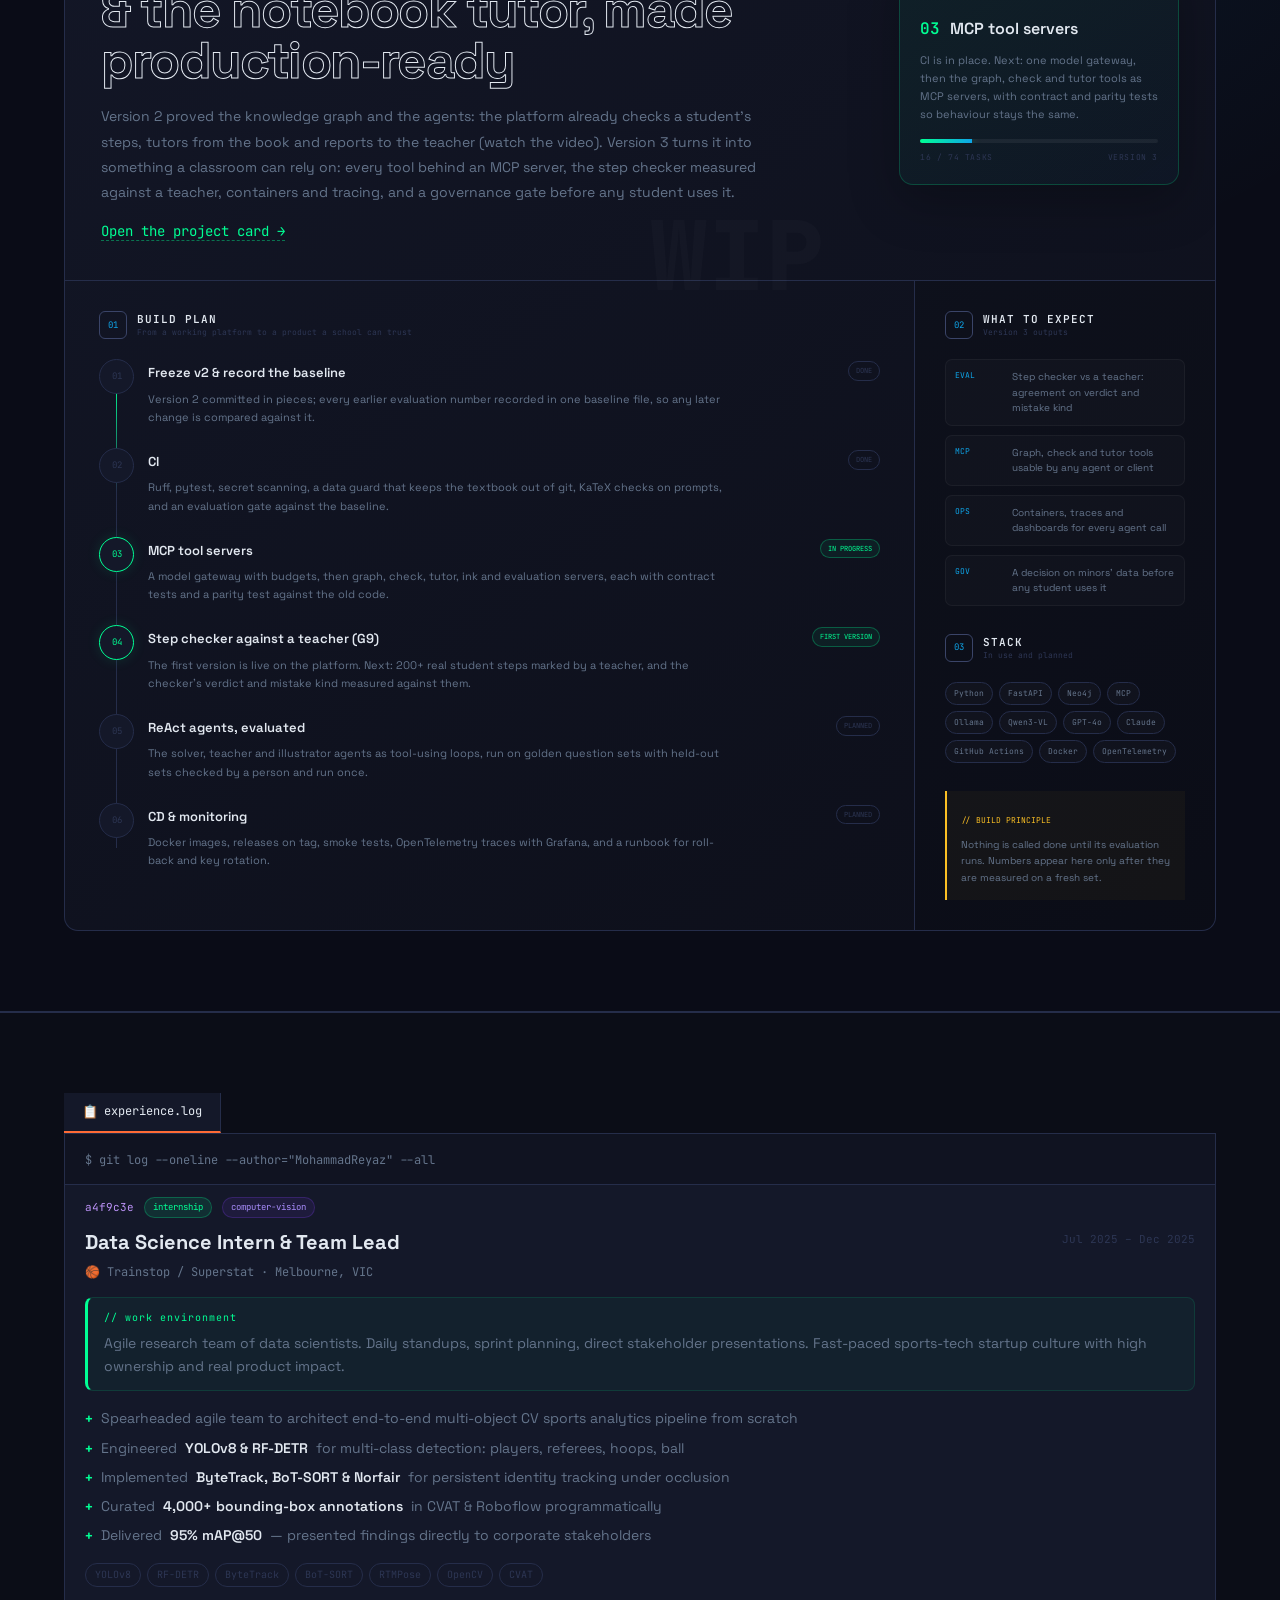
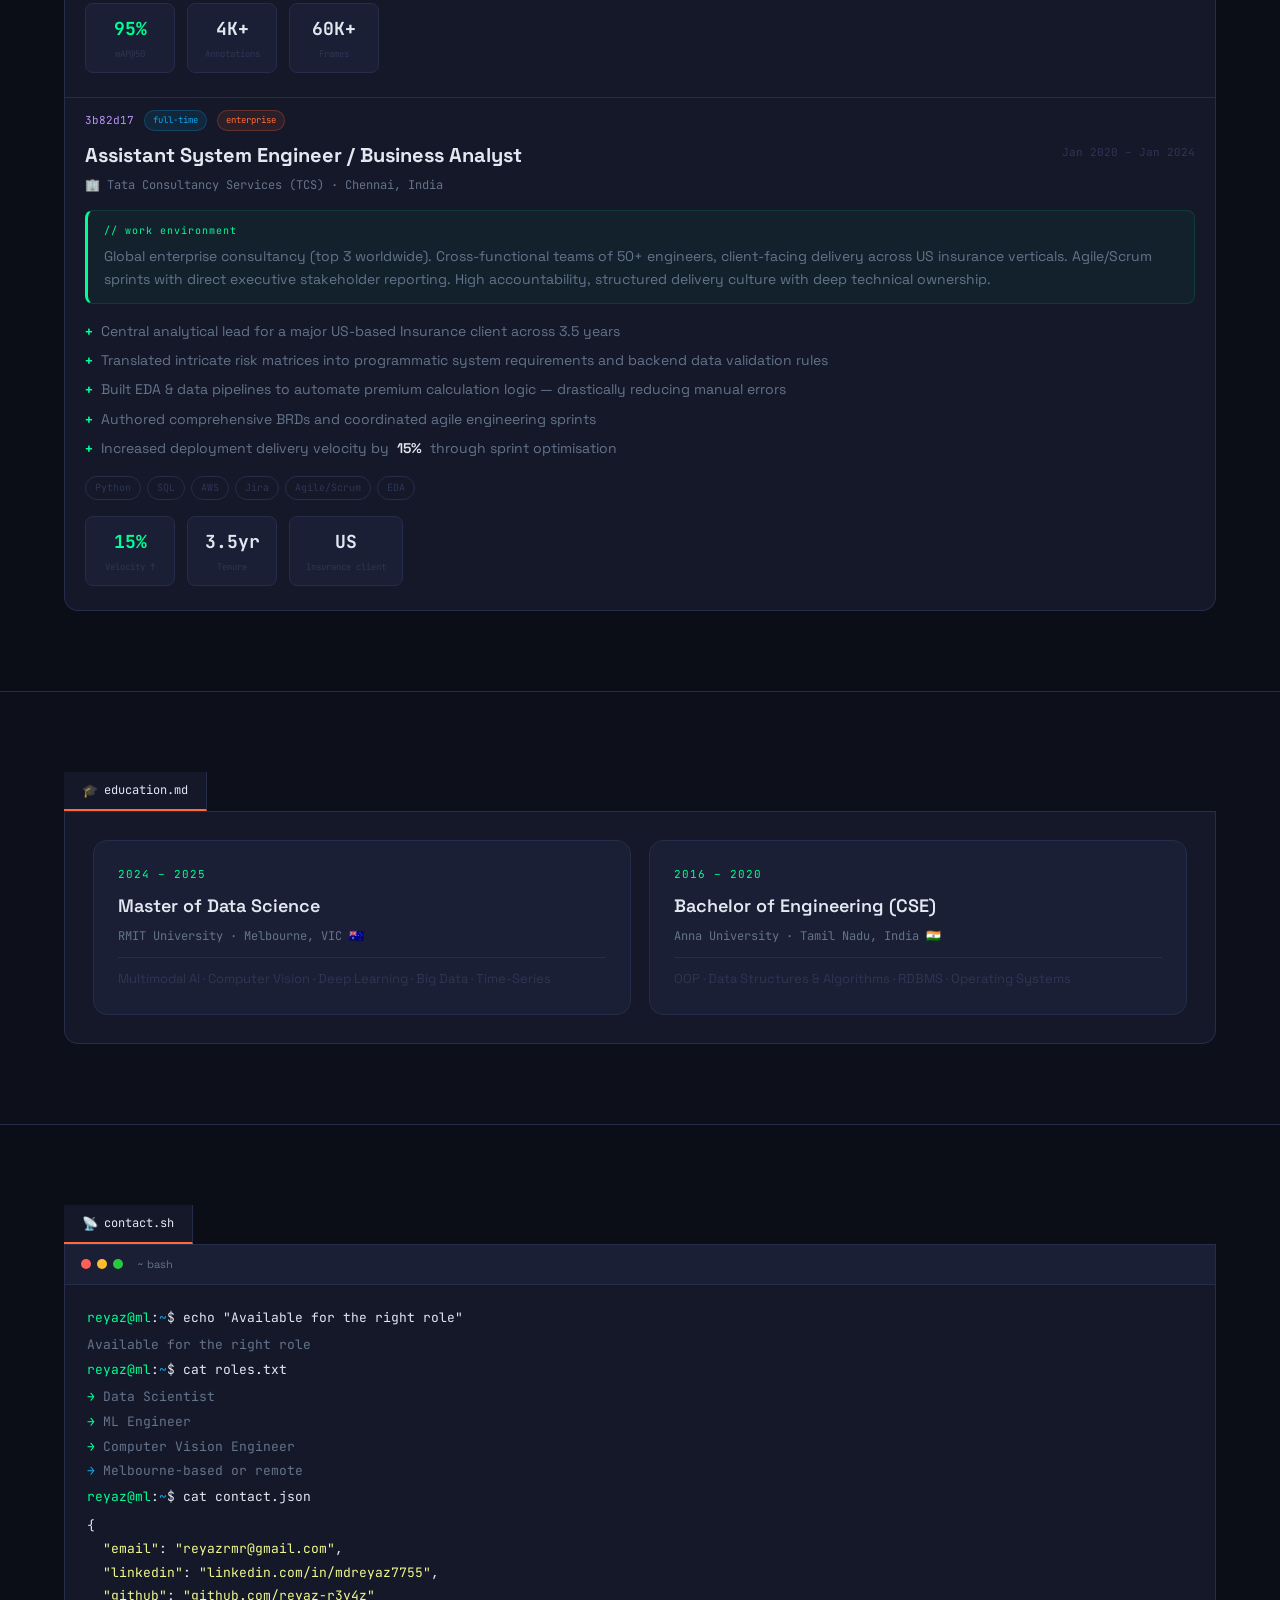
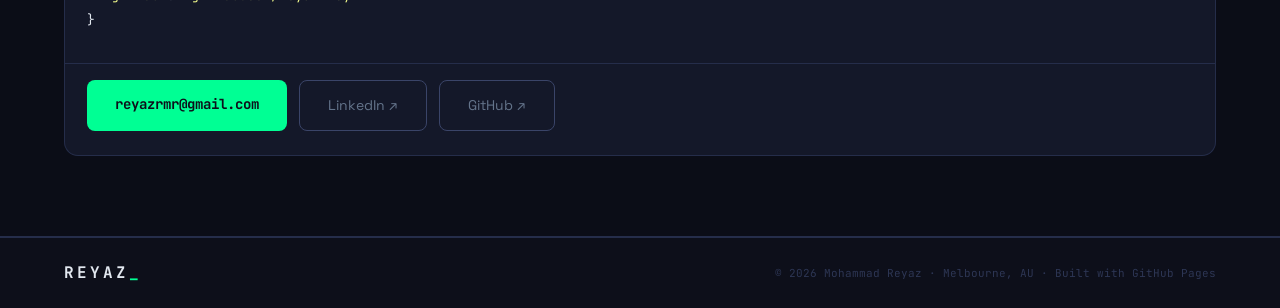
==== commit d2c4103b: "Portfolio: each build on the radar opens its own plan; milestone states from the status snapshot Co-" ====
--- a/index.html
+++ b/index.html
@@ -1200,19 +1200,21 @@
       <section class="build-radar" aria-labelledby="build-radar-title">
         <div class="wip-block-title"><span>00</span><div><strong id="build-radar-title">LIVE BUILD RADAR</strong><small>TEAiCH from its version 3 task list; the others from GitHub repository milestones and latest commits</small></div></div>
         <div class="build-radar-grid">
-          <a class="build-radar-card" href="#wip-teaich"><span>🧮 TEAiCH v3</span><strong>22%</strong><i><b style="width:22%"></b></i><small>16 of 74 version 3 tasks done · step checker live, MCP servers next</small></a>
-          <a class="build-radar-card" href="#projects" data-open-project="volleyball" data-repo="volleyball-sport-analysis-tracker"><span>🏐 VOLLEYBALL CV</span><strong data-progress-text>15%</strong><i><b data-progress-bar style="width:15%"></b></i><small data-repo-update>Loading repository activity…</small></a>
-          <a class="build-radar-card" href="#projects" data-open-project="teacherrag" data-repo="project-teacher-ingestion"><span>📖 TEACHER RAG</span><strong data-progress-text>80%</strong><i><b data-progress-bar style="width:80%"></b></i><small data-repo-update>Loading repository activity…</small></a>
-          <a class="build-radar-card" href="#projects" data-open-project="healthcare" data-repo="pt-zero-care-navigation"><span>🏥 HEALTHCARE AI</span><strong data-progress-text>90%</strong><i><b data-progress-bar style="width:90%"></b></i><small data-repo-update>Loading repository activity…</small></a>
-          <a class="build-radar-card" href="#projects" data-open-project="financialextract" data-repo="financial-10k-ingestion-powerbi"><span>📈 FINANCIAL EXTRACTION</span><strong data-progress-text>90%</strong><i><b data-progress-bar style="width:90%"></b></i><small data-repo-update>Loading repository activity…</small></a>
+          <a class="build-radar-card on" href="#wip-teaich" data-wip="teaich"><span>🧮 TEAiCH v3</span><strong>22%</strong><i><b style="width:22%"></b></i><small>16 of 74 version 3 tasks done · step checker live, MCP servers next</small></a>
+          <a class="build-radar-card" href="#wip-volleyball" data-wip="volleyball" data-repo="volleyball-sport-analysis-tracker"><span>🏐 VOLLEYBALL CV</span><strong data-progress-text>15%</strong><i><b data-progress-bar style="width:15%"></b></i><small data-repo-update>Loading repository activity…</small></a>
+          <a class="build-radar-card" href="#wip-teacherrag" data-wip="teacherrag" data-repo="project-teacher-ingestion"><span>📖 TEACHER RAG</span><strong data-progress-text>80%</strong><i><b data-progress-bar style="width:80%"></b></i><small data-repo-update>Loading repository activity…</small></a>
+          <a class="build-radar-card" href="#wip-healthcare" data-wip="healthcare" data-repo="pt-zero-care-navigation"><span>🏥 HEALTHCARE AI</span><strong data-progress-text>90%</strong><i><b data-progress-bar style="width:90%"></b></i><small data-repo-update>Loading repository activity…</small></a>
+          <a class="build-radar-card" href="#wip-financial" data-wip="financial" data-repo="financial-10k-ingestion-powerbi"><span>📈 FINANCIAL EXTRACTION</span><strong data-progress-text>90%</strong><i><b data-progress-bar style="width:90%"></b></i><small data-repo-update>Loading repository activity…</small></a>
         </div>
-        <p class="build-radar-note">Progress is calculated from delivered repository milestones; activity and latest-commit details refresh automatically.</p>
+        <p class="build-radar-note">Click a build to see its plan below. Repository progress is calculated from delivered milestones; activity and latest-commit details refresh automatically.</p>
       </section>
-      <header class="wip-hero" id="wip-teaich">
+    <div class="wip-panel" data-wip-panel="teaich" id="wip-teaich">
+      <header class="wip-hero">
         <div class="wip-copy">
           <div class="wip-kicker"><span class="wip-live"><i></i> ACTIVE BUILD</span><span>VERSION 3 · STARTED NOV 2026</span></div>
           <h2>TEAiCH v3<br><span>&amp; the notebook tutor, made production-ready</span></h2>
           <p>Version 2 proved the knowledge graph and the agents: the platform already checks a student's steps, tutors from the book and reports to the teacher (<a href="#demo-teaich" data-demo="vmath">watch the video</a>). Version 3 turns it into something a classroom can rely on: every tool behind an MCP server, the step checker measured against a teacher, containers and tracing, and a governance gate before any student uses it.</p>
+          <p class="wip-open"><a href="#projects" data-open-project="vmath">Open the project card &rarr;</a></p>
         </div>
         <aside class="wip-phase-card">
           <span class="wpc-label">CURRENT_PHASE</span>
@@ -1280,12 +1282,14 @@
           </section>
         </aside>
       </div>
-
-      <header class="wip-hero" style="border-top:1px solid var(--border)">
+    </div>
+    <div class="wip-panel" data-wip-panel="volleyball" id="wip-volleyball" data-repo="volleyball-sport-analysis-tracker" hidden>
+      <header class="wip-hero">
         <div class="wip-copy">
           <div class="wip-kicker"><span class="wip-live"><i></i> ACTIVE BUILD</span><span>STARTED AUG 2026</span></div>
           <h2>Volleyball Match Analysis<br><span>&amp; Player Tracking</span></h2>
           <p>I am designing an end-to-end computer-vision system that turns raw volleyball match footage into structured, reviewable performance data. The goal is to follow players and the ball through rallies, understand where actions happen on court, and surface insights that are useful to coaches rather than producing detection boxes alone.</p>
+          <p class="wip-open"><a href="#projects" data-open-project="volleyball">Open the project card &rarr;</a></p>
         </div>
         <aside class="wip-phase-card">
           <span class="wpc-label">CURRENT_PHASE</span>
@@ -1349,6 +1353,221 @@
           </section>
         </aside>
       </div>
+    </div>
+    <div class="wip-panel" data-wip-panel="teacherrag" id="wip-teacherrag" data-repo="project-teacher-ingestion" hidden>
+      <header class="wip-hero">
+        <div class="wip-copy">
+          <div class="wip-kicker"><span class="wip-live"><i></i> <span class="live-state">ACTIVE BUILD</span></span><span>REPO &middot; project-teacher-ingestion</span></div>
+          <h2>Project Teacher<br><span>&amp; traceable textbook ingestion</span></h2>
+          <p>An ingestion service that turns textbook PDFs into items a retrieval system can cite: definitions, theorems, examples, exercises and diagrams, each traced back to its page. Layout is read from the PDF, with an OCR fallback and repair for broken maths.</p>
+          <p class="wip-open"><a href="#projects" data-open-project="teacherrag">Open the project card &rarr;</a></p>
+        </div>
+        <aside class="wip-phase-card">
+          <span class="wpc-label">CURRENT_PHASE</span>
+          <strong><span>05</span> Hardening on real books</strong>
+          <p>The five milestones are delivered. Current work is the edge cases real textbooks throw up, such as PageMaker geometry symbol glyphs.</p>
+          <div class="wpc-meter"><i data-progress-bar></i></div>
+          <div class="wpc-meta"><span><b data-progress-text></b> OF MILESTONES</span><span>LIVE FROM GITHUB</span></div>
+          <p class="wpc-update" data-repo-update>Loading repository activity…</p>
+        </aside>
+      </header>
+
+      <div class="wip-grid">
+        <section class="wip-plan">
+          <div class="wip-block-title"><span>01</span><div><strong>BUILD PLAN</strong><small>From PDF to retrieval-ready artifacts &middot; each step is a repository milestone</small></div></div>
+          <ol class="wip-roadmap">
+            <li data-milestone="README.md">
+              <span class="wr-index">01</span>
+              <div><strong>Scope &amp; design</strong><p>What is ingested, the item types, the artifact formats and how to run it.</p></div>
+              <span class="wr-state">PLANNED</span>
+            </li>
+            <li data-milestone="app">
+              <span class="wr-index">02</span>
+              <div><strong>Ingestion service</strong><p>FastAPI app: PyMuPDF layout extraction, OCR fallback for scanned pages, maths repair, and items written with their page references.</p></div>
+              <span class="wr-state">PLANNED</span>
+            </li>
+            <li data-milestone="tests">
+              <span class="wr-index">03</span>
+              <div><strong>Tests</strong><p>Automated tests on extraction and on the artifacts it writes, so a fix for one book does not break another.</p></div>
+              <span class="wr-state">PLANNED</span>
+            </li>
+            <li data-milestone="docs">
+              <span class="wr-index">04</span>
+              <div><strong>Documentation</strong><p>How the pipeline works and how each artifact is structured.</p></div>
+              <span class="wr-state">PLANNED</span>
+            </li>
+            <li data-milestone="Dockerfile">
+              <span class="wr-index">05</span>
+              <div><strong>Container</strong><p>One image to run the service anywhere.</p></div>
+              <span class="wr-state">PLANNED</span>
+            </li>
+          </ol>
+        </section>
+
+        <aside class="wip-sidebar">
+          <section class="wip-expect">
+            <div class="wip-block-title"><span>02</span><div><strong>WHAT IT DELIVERS</strong><small>Outputs</small></div></div>
+            <ul>
+              <li><i>ITEMS</i><span>Definitions, theorems, examples, exercises and diagrams, typed</span></li>
+              <li><i>TRACE</i><span>Every item linked to the page it came from</span></li>
+              <li><i>STORE</i><span>SQLite plus JSON/JSONL, ready for vector retrieval</span></li>
+              <li><i>API</i><span>A FastAPI service to run ingestion</span></li>
+            </ul>
+          </section>
+          <section class="wip-stack">
+            <div class="wip-block-title"><span>03</span><div><strong>STACK</strong><small>In use</small></div></div>
+            <div class="wip-tags"><span>Python</span><span>FastAPI</span><span>PyMuPDF</span><span>OCR</span><span>SQLite</span><span>JSONL</span><span>Docker</span></div>
+          </section>
+          <section class="wip-note">
+            <span>// BUILD PRINCIPLE</span>
+            <p>If an item cannot be traced to its page, it is not trusted. Retrieval quality starts at ingestion.</p>
+          </section>
+        </aside>
+      </div>
+    </div>
+    <div class="wip-panel" data-wip-panel="healthcare" id="wip-healthcare" data-repo="pt-zero-care-navigation" hidden>
+      <header class="wip-hero">
+        <div class="wip-copy">
+          <div class="wip-kicker"><span class="wip-live"><i></i> <span class="live-state">MVP LIVE</span></span><span>REPO &middot; pt-zero-care-navigation</span></div>
+          <h2>PT Zero<br><span>&amp; explainable care navigation</span></h2>
+          <p>A synthetic-data multi-agent service that routes a patient request to the right care. Seven narrow agents hand work to each other behind a deterministic safety gate, with local RAG, citations and a full trace of every decision.</p>
+          <p class="wip-open"><a href="https://pt-zero-care-navigation.onrender.com" target="_blank" rel="noopener">Open the live demo &nearr;</a> &nbsp; <a href="https://github.com/reyaz-r3y4z/pt-zero-care-navigation" target="_blank" rel="noopener">Code on GitHub &nearr;</a></p>
+          <p class="wip-open"><a href="#projects" data-open-project="healthcare">Open the project card &rarr;</a></p>
+        </div>
+        <aside class="wip-phase-card">
+          <span class="wpc-label">CURRENT_PHASE</span>
+          <strong><span>05</span> Live MVP, operations platform</strong>
+          <p>Deployed as a live demo with fictional accounts. Latest work adds a synthetic healthcare operations and audit platform.</p>
+          <div class="wpc-meter"><i data-progress-bar></i></div>
+          <div class="wpc-meta"><span><b data-progress-text></b> OF MILESTONES</span><span>LIVE FROM GITHUB</span></div>
+          <p class="wpc-update" data-repo-update>Loading repository activity…</p>
+        </aside>
+      </header>
+
+      <div class="wip-grid">
+        <section class="wip-plan">
+          <div class="wip-block-title"><span>01</span><div><strong>BUILD PLAN</strong><small>From agents to a deployed, audited service &middot; each step is a repository milestone</small></div></div>
+          <ol class="wip-roadmap">
+            <li data-milestone="README.md">
+              <span class="wr-index">01</span>
+              <div><strong>Scope &amp; safety design</strong><p>What the agents may and may not do, and why the safety gate is deterministic code, not a model.</p></div>
+              <span class="wr-state">PLANNED</span>
+            </li>
+            <li data-milestone="app">
+              <span class="wr-index">02</span>
+              <div><strong>Agents &amp; API</strong><p>Seven agents behind the gate; local RAG with citations; transparent provider ranking; authentication, CSRF protection and an audit log.</p></div>
+              <span class="wr-state">PLANNED</span>
+            </li>
+            <li data-milestone="tests">
+              <span class="wr-index">03</span>
+              <div><strong>Tests &amp; benchmark</strong><p>pytest suite plus a 250-case benchmark: 100% routing accuracy and 100% emergency-stop recall.</p></div>
+              <span class="wr-state">PLANNED</span>
+            </li>
+            <li data-milestone="Dockerfile">
+              <span class="wr-index">04</span>
+              <div><strong>Container</strong><p>The service as one image, used for the live deployment.</p></div>
+              <span class="wr-state">PLANNED</span>
+            </li>
+            <li data-milestone=".github/workflows">
+              <span class="wr-index">05</span>
+              <div><strong>CI</strong><p>GitHub Actions run the tests on every push.</p></div>
+              <span class="wr-state">PLANNED</span>
+            </li>
+          </ol>
+        </section>
+
+        <aside class="wip-sidebar">
+          <section class="wip-expect">
+            <div class="wip-block-title"><span>02</span><div><strong>WHAT IT DELIVERS</strong><small>Outputs</small></div></div>
+            <ul>
+              <li><i>DEMO</i><span>A live app with fictional accounts</span></li>
+              <li><i>SAFETY</i><span>A deterministic gate that stops emergencies</span></li>
+              <li><i>TRACE</i><span>An audit log of every agent decision</span></li>
+              <li><i>EVAL</i><span>A 250-case routing benchmark</span></li>
+            </ul>
+          </section>
+          <section class="wip-stack">
+            <div class="wip-block-title"><span>03</span><div><strong>STACK</strong><small>In use</small></div></div>
+            <div class="wip-tags"><span>Python</span><span>FastAPI</span><span>Multi-agent</span><span>RAG</span><span>SQLite</span><span>Docker</span><span>GitHub Actions</span></div>
+          </section>
+          <section class="wip-note">
+            <span>// BUILD PRINCIPLE</span>
+            <p>Synthetic data only. The model suggests; code decides anything that touches safety.</p>
+          </section>
+        </aside>
+      </div>
+    </div>
+    <div class="wip-panel" data-wip-panel="financial" id="wip-financial" data-repo="financial-10k-ingestion-powerbi" hidden>
+      <header class="wip-hero">
+        <div class="wip-copy">
+          <div class="wip-kicker"><span class="wip-live"><i></i> <span class="live-state">ACTIVE BUILD</span></span><span>REPO &middot; financial-10k-ingestion-powerbi</span></div>
+          <h2>10-K Ingestion<br><span>&amp; Power BI dashboard</span></h2>
+          <p>Nine SEC 10-K filings from Apple, Microsoft and Tesla, turned into clean financial facts, retrieval-ready text and a Power BI report. Facts come only from the three primary statements, and the fiscal year is read from the statement headings.</p>
+          <p class="wip-open"><a href="#projects" data-open-project="financialextract">Open the project card &rarr;</a></p>
+        </div>
+        <aside class="wip-phase-card">
+          <span class="wpc-label">CURRENT_PHASE</span>
+          <strong><span>05</span> Power BI report</strong>
+          <p>The pipeline, database and ingestion console are delivered. The report is being finished: 20 DAX measures for totals, margins, year-over-year growth and latest-year KPI cards.</p>
+          <div class="wpc-meter"><i data-progress-bar></i></div>
+          <div class="wpc-meta"><span><b data-progress-text></b> OF MILESTONES</span><span>LIVE FROM GITHUB</span></div>
+          <p class="wpc-update" data-repo-update>Loading repository activity…</p>
+        </aside>
+      </header>
+
+      <div class="wip-grid">
+        <section class="wip-plan">
+          <div class="wip-block-title"><span>01</span><div><strong>BUILD PLAN</strong><small>From PDF filings to a dashboard &middot; each step is a repository milestone</small></div></div>
+          <ol class="wip-roadmap">
+            <li data-milestone="README.md">
+              <span class="wr-index">01</span>
+              <div><strong>Scope &amp; data rules</strong><p>Which filings, which statements, and the rules that keep every number traceable.</p></div>
+              <span class="wr-state">PLANNED</span>
+            </li>
+            <li data-milestone="pipeline">
+              <span class="wr-index">02</span>
+              <div><strong>Extract &amp; clean</strong><p>pdfplumber reads text and tables, PyMuPDF pulls images; lone $, % and bracket cells are joined to their numbers and split statements rebuilt.</p></div>
+              <span class="wr-state">PLANNED</span>
+            </li>
+            <li data-milestone="db">
+              <span class="wr-index">03</span>
+              <div><strong>Store &amp; model</strong><p>Tables and facts in PostgreSQL, text in JSONL with local embeddings, and a SQL view with one row per company and fiscal year.</p></div>
+              <span class="wr-state">PLANNED</span>
+            </li>
+            <li data-milestone="web">
+              <span class="wr-index">04</span>
+              <div><strong>Ingestion console</strong><p>A Flask console with live progress and a Data Explorer.</p></div>
+              <span class="wr-state">PLANNED</span>
+            </li>
+            <li data-milestone="PowerBI">
+              <span class="wr-index">05</span>
+              <div><strong>Power BI report</strong><p>KPI cards, revenue and margin trends, and a company comparison on 20 DAX measures.</p></div>
+              <span class="wr-state">PLANNED</span>
+            </li>
+          </ol>
+        </section>
+
+        <aside class="wip-sidebar">
+          <section class="wip-expect">
+            <div class="wip-block-title"><span>02</span><div><strong>WHAT IT DELIVERS</strong><small>Outputs</small></div></div>
+            <ul>
+              <li><i>DATA</i><span>9 filings, 3 companies, 3 storage formats</span></li>
+              <li><i>SQL</i><span>A wide view ready for Power BI import</span></li>
+              <li><i>RAG</i><span>JSONL chunks with local embeddings</span></li>
+              <li><i>BI</i><span>A Power BI report with 20 DAX measures</span></li>
+            </ul>
+          </section>
+          <section class="wip-stack">
+            <div class="wip-block-title"><span>03</span><div><strong>STACK</strong><small>In use</small></div></div>
+            <div class="wip-tags"><span>Python</span><span>pdfplumber</span><span>PyMuPDF</span><span>PostgreSQL</span><span>Flask</span><span>Power BI</span><span>DAX</span></div>
+          </section>
+          <section class="wip-note">
+            <span>// BUILD PRINCIPLE</span>
+            <p>Every number on the dashboard comes from a primary statement in the filing, never from a model.</p>
+          </section>
+        </aside>
+      </div>
+    </div>
     </article>
   </div>
 </section>
@@ -1480,6 +1699,7 @@
 <script src="script.js"></script>
 <script src="demos.js"></script>
 <script src="tour.js"></script>
+<script src="wip.js"></script>
 
 <!-- ══ RESEARCH REYAZ OVERLAY ══ -->
 <div id="researchOverlay">
--- a/style.css
+++ b/style.css
@@ -566,3 +566,19 @@
 #tourPill.show{display:flex}#tourPill:hover{border-color:var(--green)}
 @media (max-width:600px){#tour{right:16px;left:16px;bottom:16px;width:auto}#tourPill{right:16px;bottom:16px}}
 @media (prefers-reduced-motion:reduce){#tour,.tour-item{transition:none}}
+
+/* ══ WORK IN PROGRESS: one panel per build (wip.js) ══ */
+.build-radar-card{cursor:pointer;position:relative}
+.build-radar-card.on{border-color:var(--green);background:rgba(0,255,148,.06);box-shadow:0 0 0 1px rgba(0,255,148,.25),0 12px 32px rgba(0,0,0,.25)}
+.build-radar-card.on::after{content:'';position:absolute;left:50%;bottom:-8px;width:12px;height:12px;background:inherit;border-right:1px solid var(--green);border-bottom:1px solid var(--green);transform:translateX(-50%) rotate(45deg);background:#0b1a17}
+.wip-panel{animation:wipIn .35s ease}
+.wip-panel[hidden]{display:none}
+@keyframes wipIn{from{opacity:0;transform:translateY(8px)}to{opacity:1;transform:none}}
+.wip-open{margin-top:14px;font-family:var(--mono);font-size:12px}
+.wip-open a{color:var(--green);text-decoration:none;border-bottom:1px dashed rgba(0,255,148,.4);margin-right:6px}
+.wip-open a:hover{border-bottom-style:solid}
+.wpc-update{margin-top:10px;font:10px/1.5 var(--mono);color:var(--muted)}
+.wip-roadmap li.done .wr-index{border-color:rgba(0,255,148,.45);background:rgba(0,255,148,.12);color:var(--green)}
+.wip-roadmap li.done .wr-state{border-color:rgba(0,255,148,.2);color:var(--green)}
+@media (prefers-reduced-motion:reduce){.wip-panel{animation:none}}
+@media (max-width:600px){.build-radar-card.on::after{display:none}}
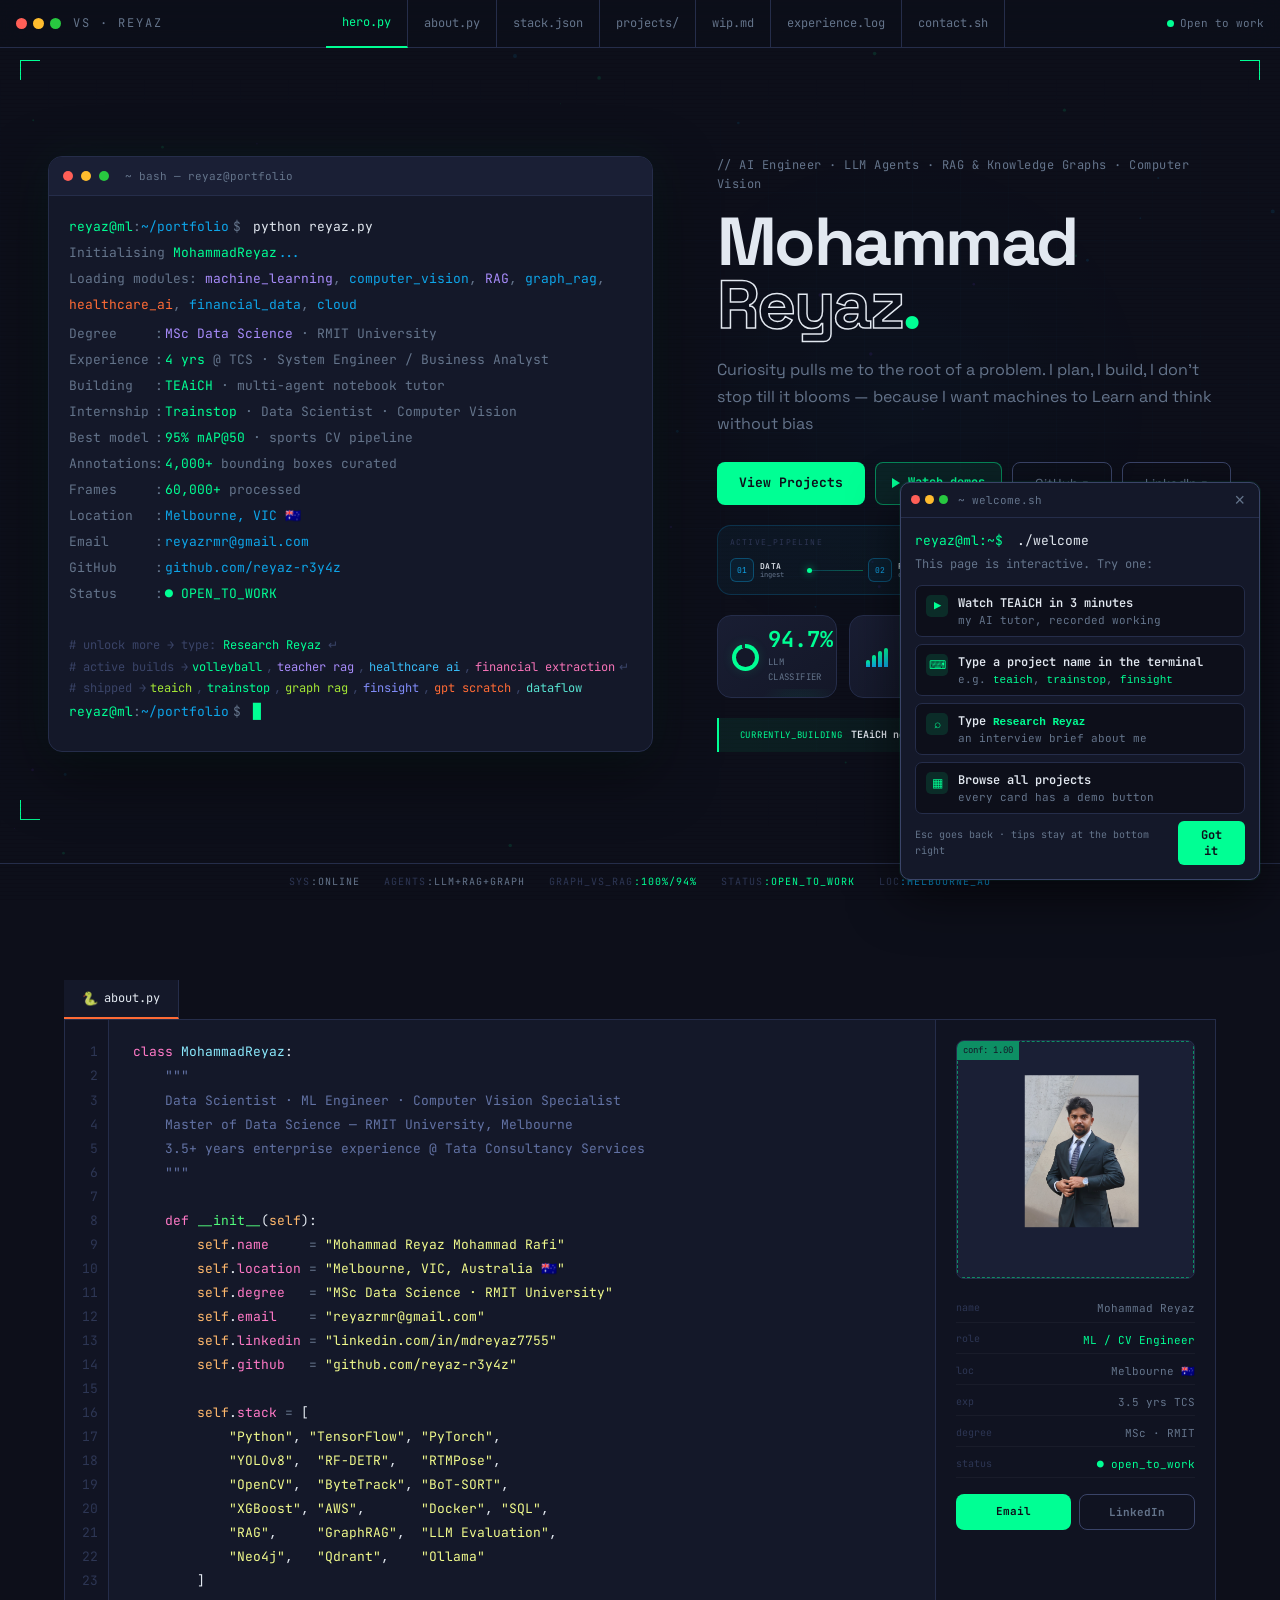
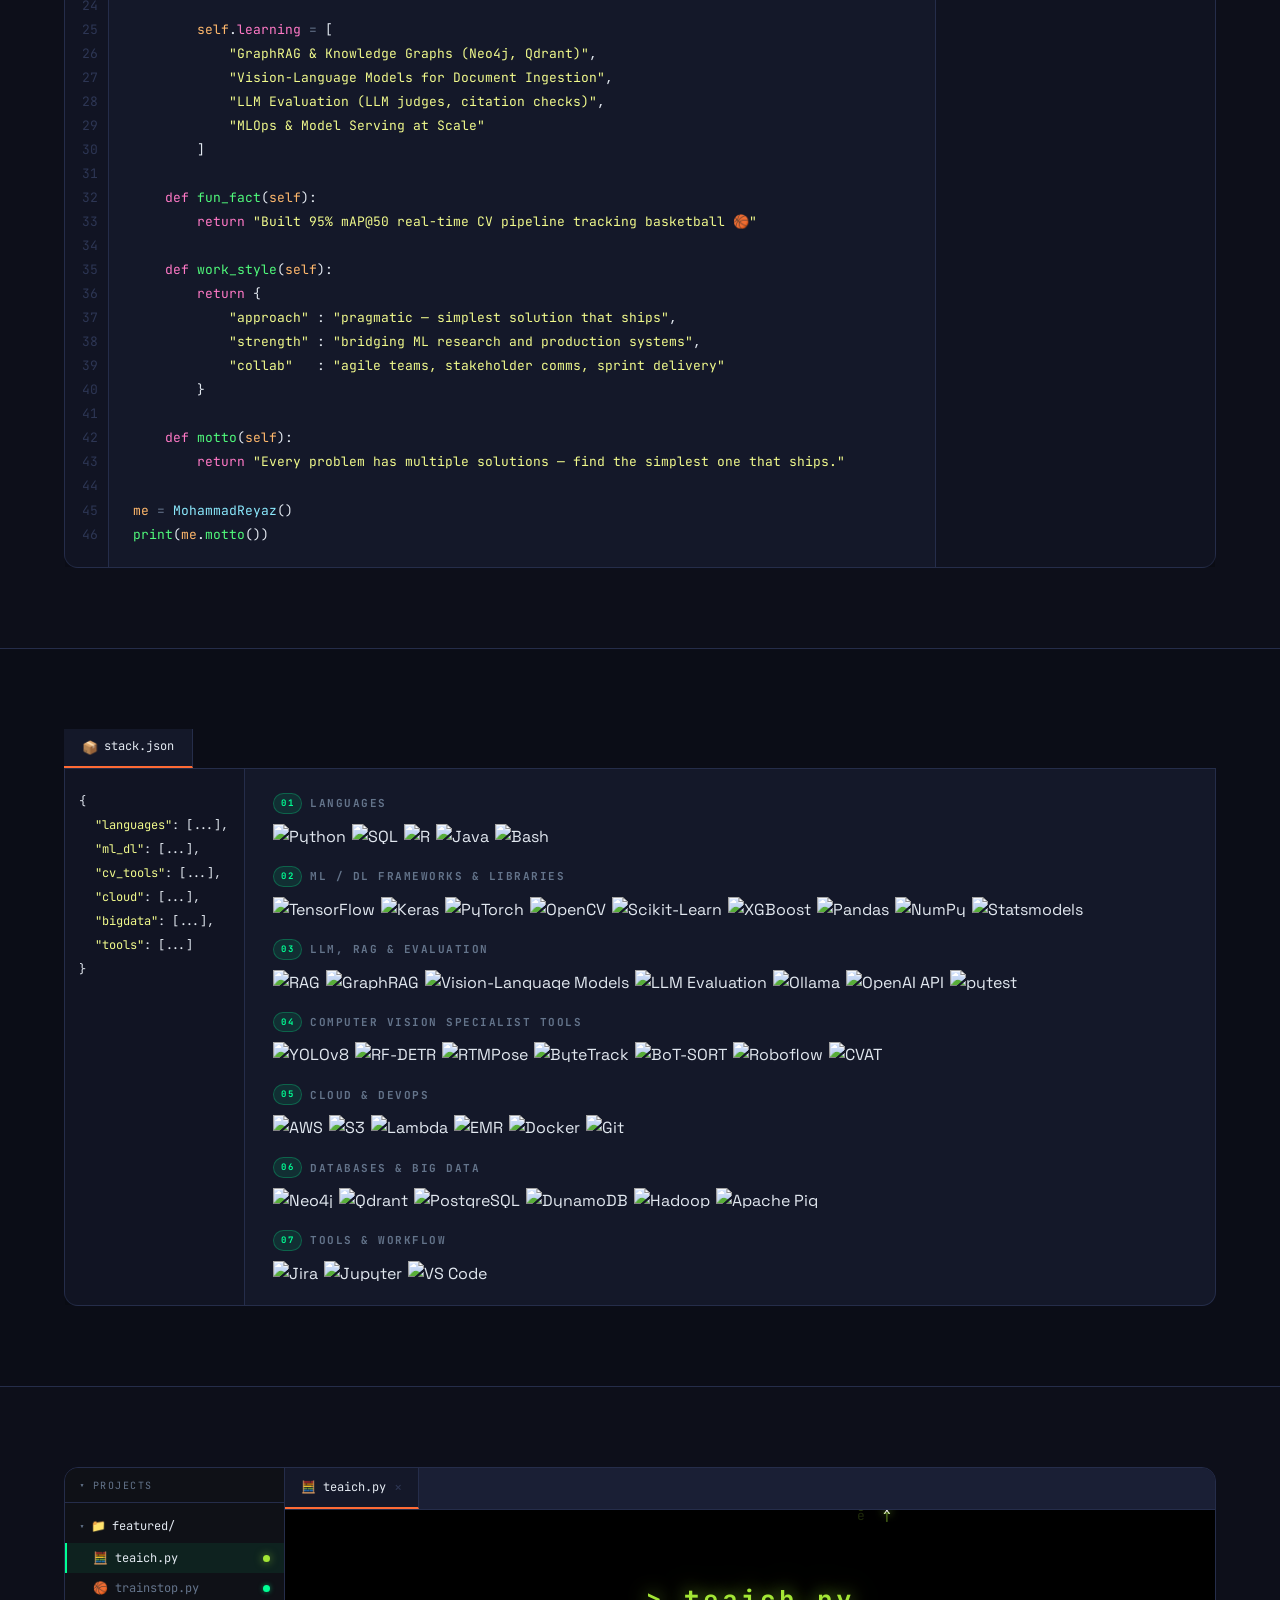
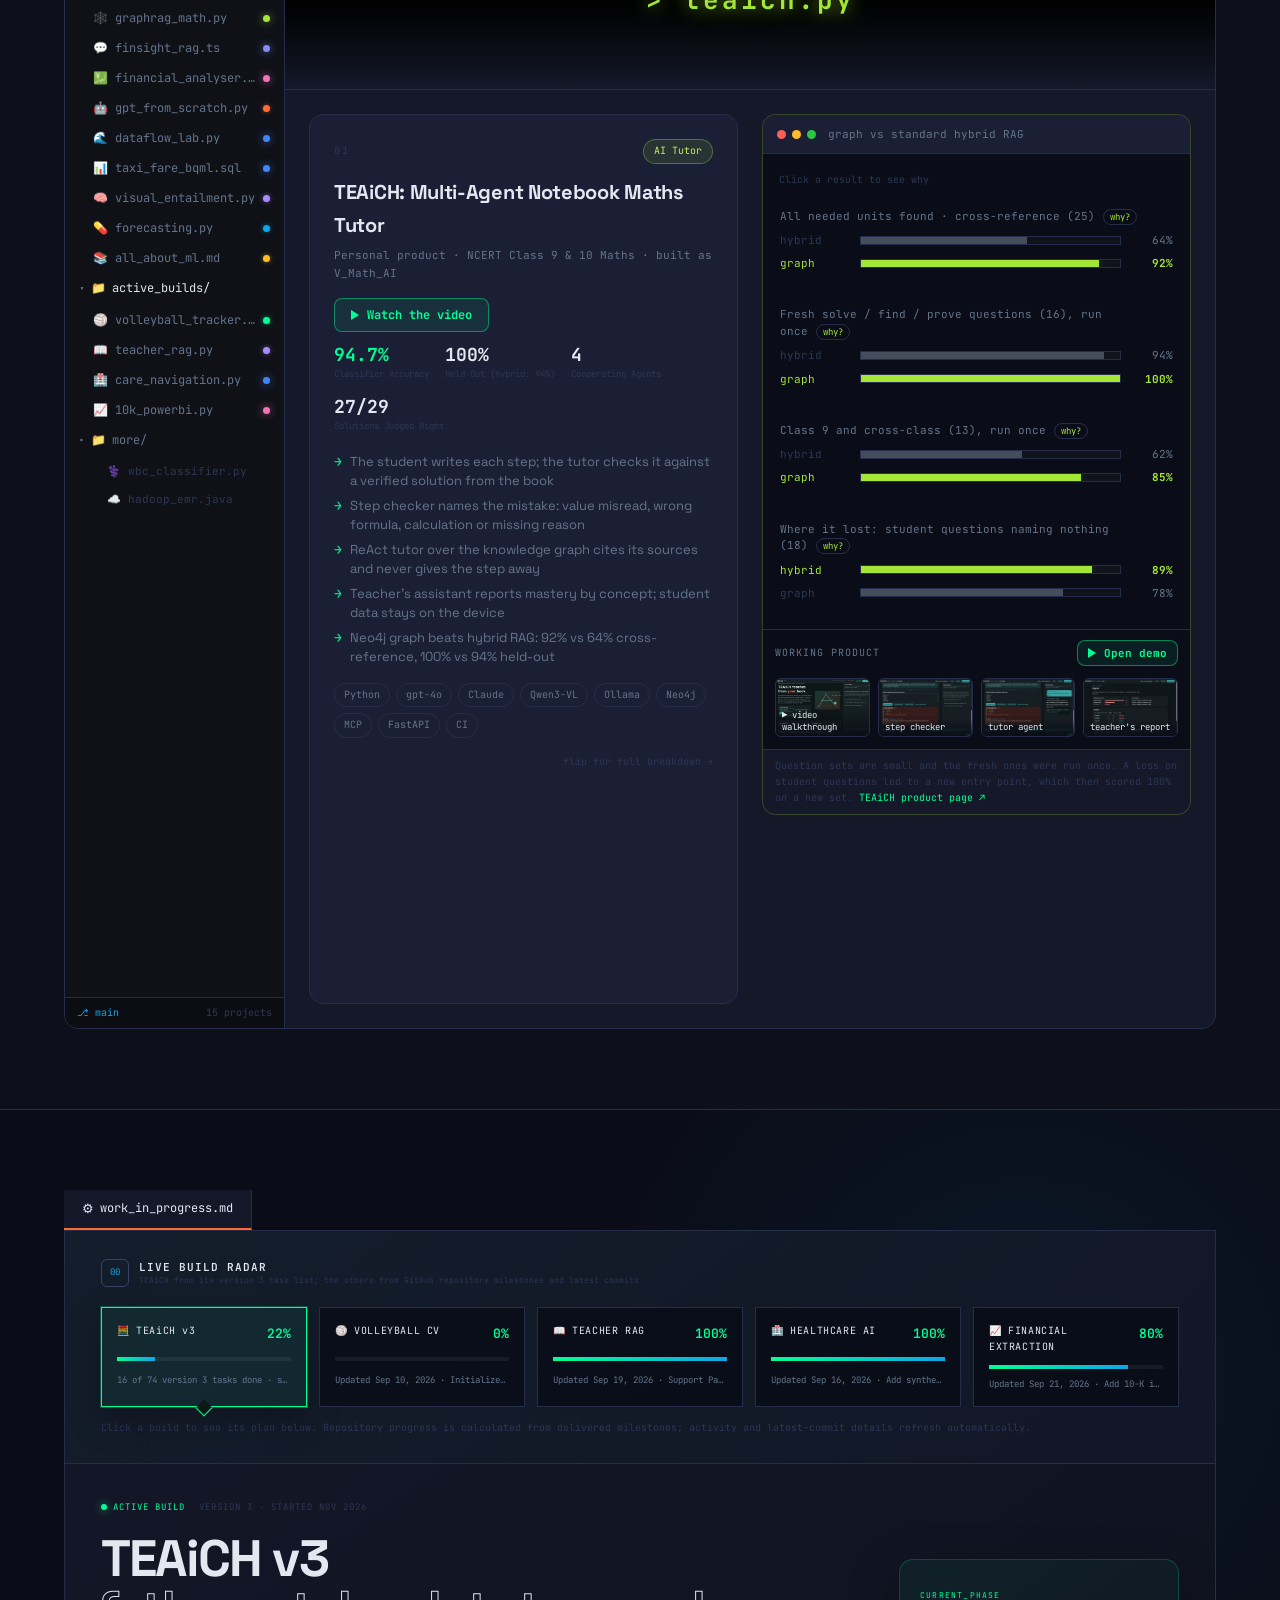
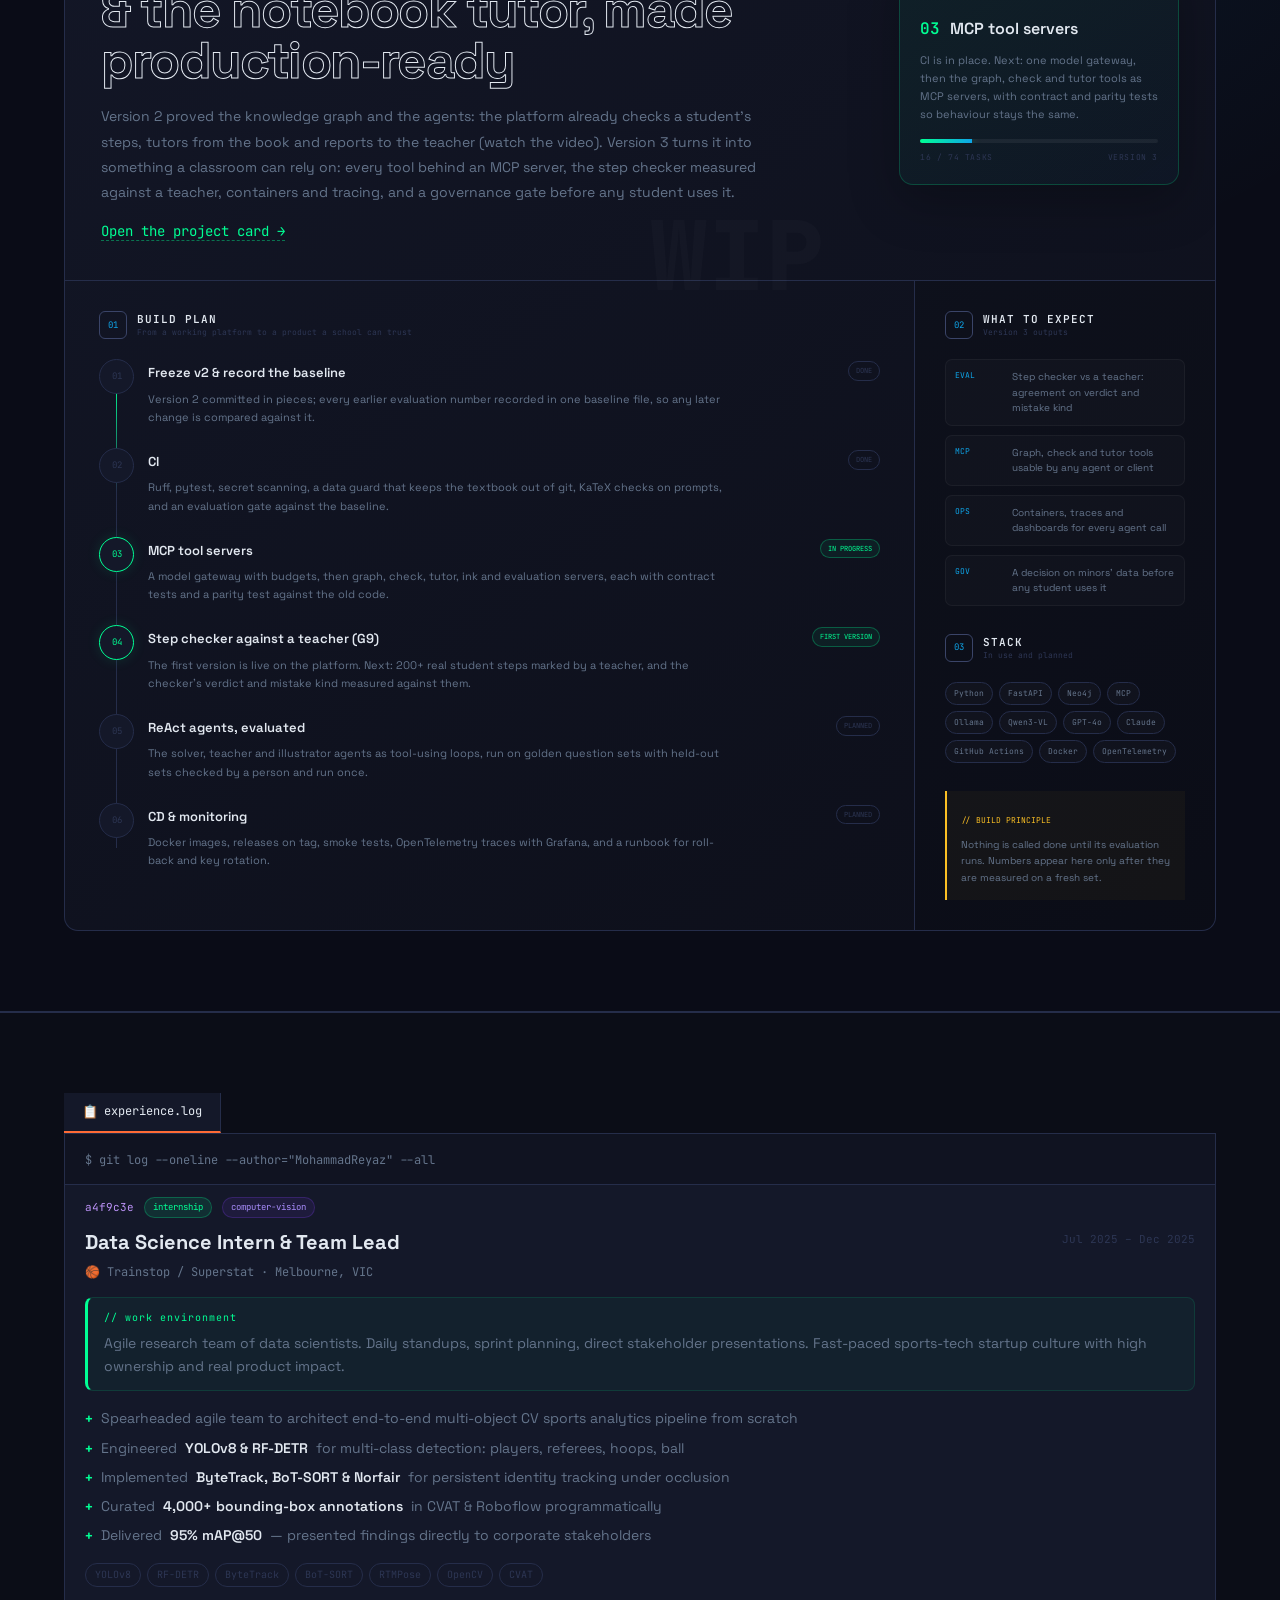
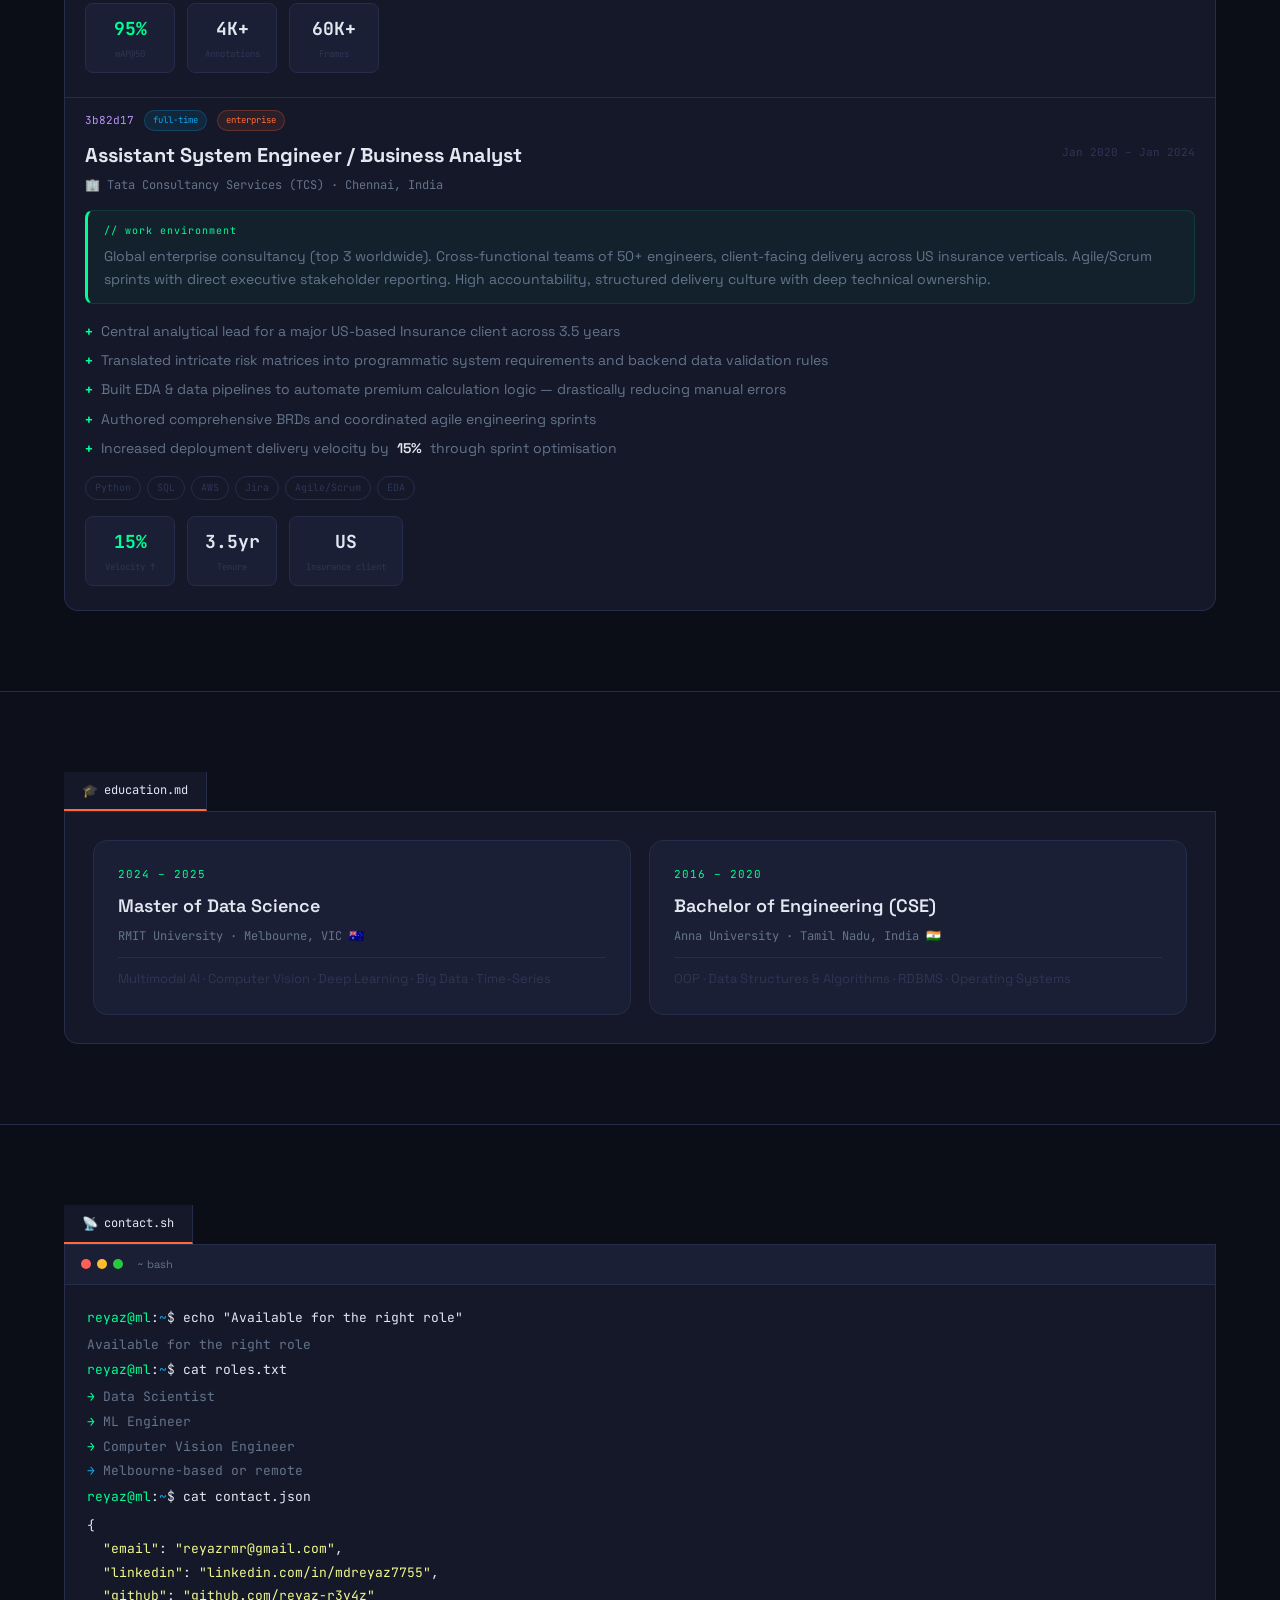
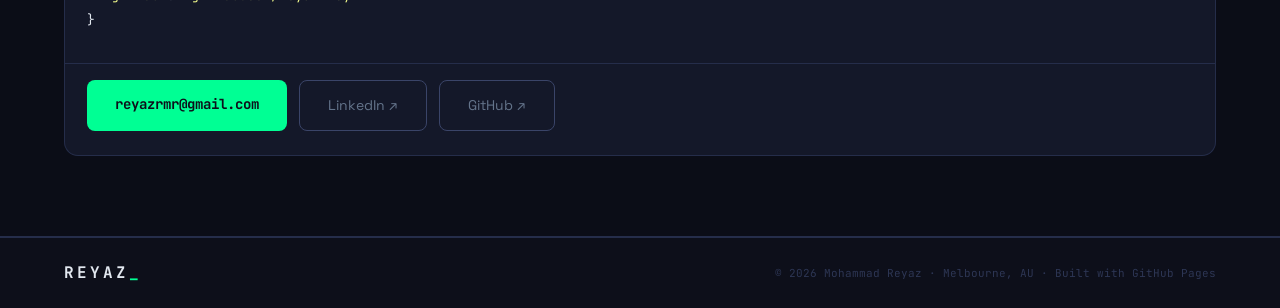
==== commit a6ffe94a: "Portfolio: click a graph-vs-hybrid result to see why it came out that way Co-Authored-By: Claude Opu" ====
--- a/index.html
+++ b/index.html
@@ -897,25 +897,30 @@
               <div class="pmp cmp-preview graphrag-preview">
                 <div class="pmp-hd"><span class="pd r"></span><span class="pd y"></span><span class="pd g"></span><span class="pmp-title">graph vs standard hybrid RAG</span></div>
                 <div class="cmp-body">
-                  <div class="cmp-row">
-                    <div class="cmp-label">All needed units found &middot; cross-reference (25)</div>
+                  <div class="cmp-tip">Click a result to see why</div>
+                  <div class="cmp-row" tabindex="0" role="button" aria-expanded="false">
+                    <div class="cmp-label">All needed units found &middot; cross-reference (25)<span class="cmp-more">why?</span></div>
                     <div class="cmp-bar"><span>hybrid</span><i><b style="width:64%"></b></i><em>64%</em></div>
                     <div class="cmp-bar win"><span>graph</span><i><b style="width:92%"></b></i><em>92%</em></div>
-                  </div>
-                  <div class="cmp-row">
-                    <div class="cmp-label">Fresh solve / find / prove questions (16), run once</div>
+                    <div class="cmp-why" hidden><p><b>What it asks:</b> where a result is used, what it relies on, its converse, links across chapters. &ldquo;All needed units&rdquo; means every source an answer needs is among the 8 retrieved.</p><p><b>Why the graph wins:</b> it follows the book&rsquo;s typed links (uses, needed by, converse) and each item&rsquo;s precomputed context pack. Fixed-size chunks cut those links apart, so even the best hybrid (PDF chunks with model-written context) found every source for only 16 of 25.</p><p><b>Cost:</b> the graph needs no model call here (median 0.44 ms); each hybrid search needs an embedding and a rerank (~1 s).</p><p><b>Caveat:</b> the graph&rsquo;s settings were tuned on this set, which is why the next two results were run once on fresh sets.</p></div>
+                  </div>
+                  <div class="cmp-row" tabindex="0" role="button" aria-expanded="false">
+                    <div class="cmp-label">Fresh solve / find / prove questions (16), run once<span class="cmp-more">why?</span></div>
                     <div class="cmp-bar"><span>hybrid</span><i><b style="width:94%"></b></i><em>94%</em></div>
                     <div class="cmp-bar win"><span>graph</span><i><b style="width:100%"></b></i><em>100%</em></div>
-                  </div>
-                  <div class="cmp-row">
-                    <div class="cmp-label">Class 9 and cross-class (13), run once</div>
+                    <div class="cmp-why" hidden><p><b>What it asks:</b> 16 new solve / find / prove questions, written after the last change, checked by a person and run once.</p><p><b>Why the graph wins:</b> the one question every hybrid missed (T09, a kite on a 60 m string at 30&deg;) needs the value of sin 30&deg;. The graph reached the table through the packs of the heights-and-distances examples it entered at.</p><p><b>Answers:</b> a blind judge found all 16 answers complete and correct for both methods, with the graph&rsquo;s better supported on T09.</p><p><b>Cost:</b> these questions name nothing, so the graph enters through a hybrid search first: median 1.6 s against ~1.2 s for the hybrids.</p></div>
+                  </div>
+                  <div class="cmp-row" tabindex="0" role="button" aria-expanded="false">
+                    <div class="cmp-label">Class 9 and cross-class (13), run once<span class="cmp-more">why?</span></div>
                     <div class="cmp-bar"><span>hybrid</span><i><b style="width:62%"></b></i><em>62%</em></div>
                     <div class="cmp-bar win"><span>graph</span><i><b style="width:85%"></b></i><em>85%</em></div>
-                  </div>
-                  <div class="cmp-row">
-                    <div class="cmp-label">Where it lost: student questions naming nothing (18)</div>
+                    <div class="cmp-why" hidden><p><b>What it asks:</b> converse, uses, used-by and Class 10 to Class 9 questions, checked by a person and run once.</p><p><b>Why the graph wins:</b> links between the two books are edges in the graph; a chunk search has to find both ends by their words. The best hybrid (chunks of the book&rsquo;s text) scored 62%.</p><p><b>Caveat:</b> the set was drafted from links the book states, so it favours the graph.</p><p><b>Its 2 misses:</b> N9 named a chapter by its title, which retrieval does not read; in N11, the words &ldquo;Class 9&rdquo; set the class of every label in the question. Both are fixes for later, to be measured on a fresh set.</p></div>
+                  </div>
+                  <div class="cmp-row" tabindex="0" role="button" aria-expanded="false">
+                    <div class="cmp-label">Where it lost: student questions naming nothing (18)<span class="cmp-more">why?</span></div>
                     <div class="cmp-bar win"><span>hybrid</span><i><b style="width:89%"></b></i><em>89%</em></div>
                     <div class="cmp-bar"><span>graph</span><i><b style="width:78%"></b></i><em>78%</em></div>
+                    <div class="cmp-why" hidden><p><b>What it asks:</b> questions as a student writes them (&ldquo;Solve 2x&sup2; &minus; 7x + 3 = 0&rdquo;), naming no theorem or chapter.</p><p><b>Why the graph lost:</b> it chose where to start from the question&rsquo;s words. &ldquo;Solve&rdquo; led to Chapter 3 (linear equations), not quadratics; &ldquo;how far apart&rdquo; never says &ldquo;distance&rdquo;, so the distance formula was not reached. The links were fine; the entry point was wrong.</p><p><b>The fix:</b> a question that names nothing now enters the graph at the hybrid&rsquo;s best 4 results, then follows their packs. That brought this set to 89% (tuning, not a test), and the fresh set above, run once, to 100%.</p></div>
                   </div>
                 </div>
                 <div class="demo-strip-hd"><span>WORKING PRODUCT</span><button class="btn-demo" type="button" data-demo="vmath"><span class="pl"></span>Open demo</button></div>
--- a/style.css
+++ b/style.css
@@ -582,3 +582,14 @@
 .wip-roadmap li.done .wr-state{border-color:rgba(0,255,148,.2);color:var(--green)}
 @media (prefers-reduced-motion:reduce){.wip-panel{animation:none}}
 @media (max-width:600px){.build-radar-card.on::after{display:none}}
+
+/* ══ graph vs hybrid: click a result for why ══ */
+.cmp-tip{font-family:var(--mono);font-size:10px;color:var(--faint);margin-bottom:-6px}
+.cmp-row[role=button]{cursor:pointer;margin:0 -8px;padding:8px;border:1px solid transparent;border-radius:6px;transition:border-color .2s,background .2s}
+.cmp-row[role=button]:hover,.cmp-row[role=button]:focus-visible{border-color:var(--border);background:rgba(255,255,255,.02);outline:none}
+.cmp-row[aria-expanded=true]{border-color:var(--border2);background:rgba(255,255,255,.03)}
+.cmp-more{margin-left:8px;padding:1px 6px;border:1px solid var(--border);border-radius:99px;font-size:9px;color:var(--acc);white-space:nowrap}
+.cmp-row[aria-expanded=true] .cmp-more{background:var(--acc);color:var(--void);border-color:var(--acc)}
+.cmp-why{margin-top:10px;padding:10px 12px;border-left:2px solid var(--acc);background:#0E1220;font-size:12px;line-height:1.6;color:var(--text);animation:wipIn .25s ease}
+.cmp-why p+p{margin-top:6px}
+.cmp-why b{color:var(--acc);font-weight:600}
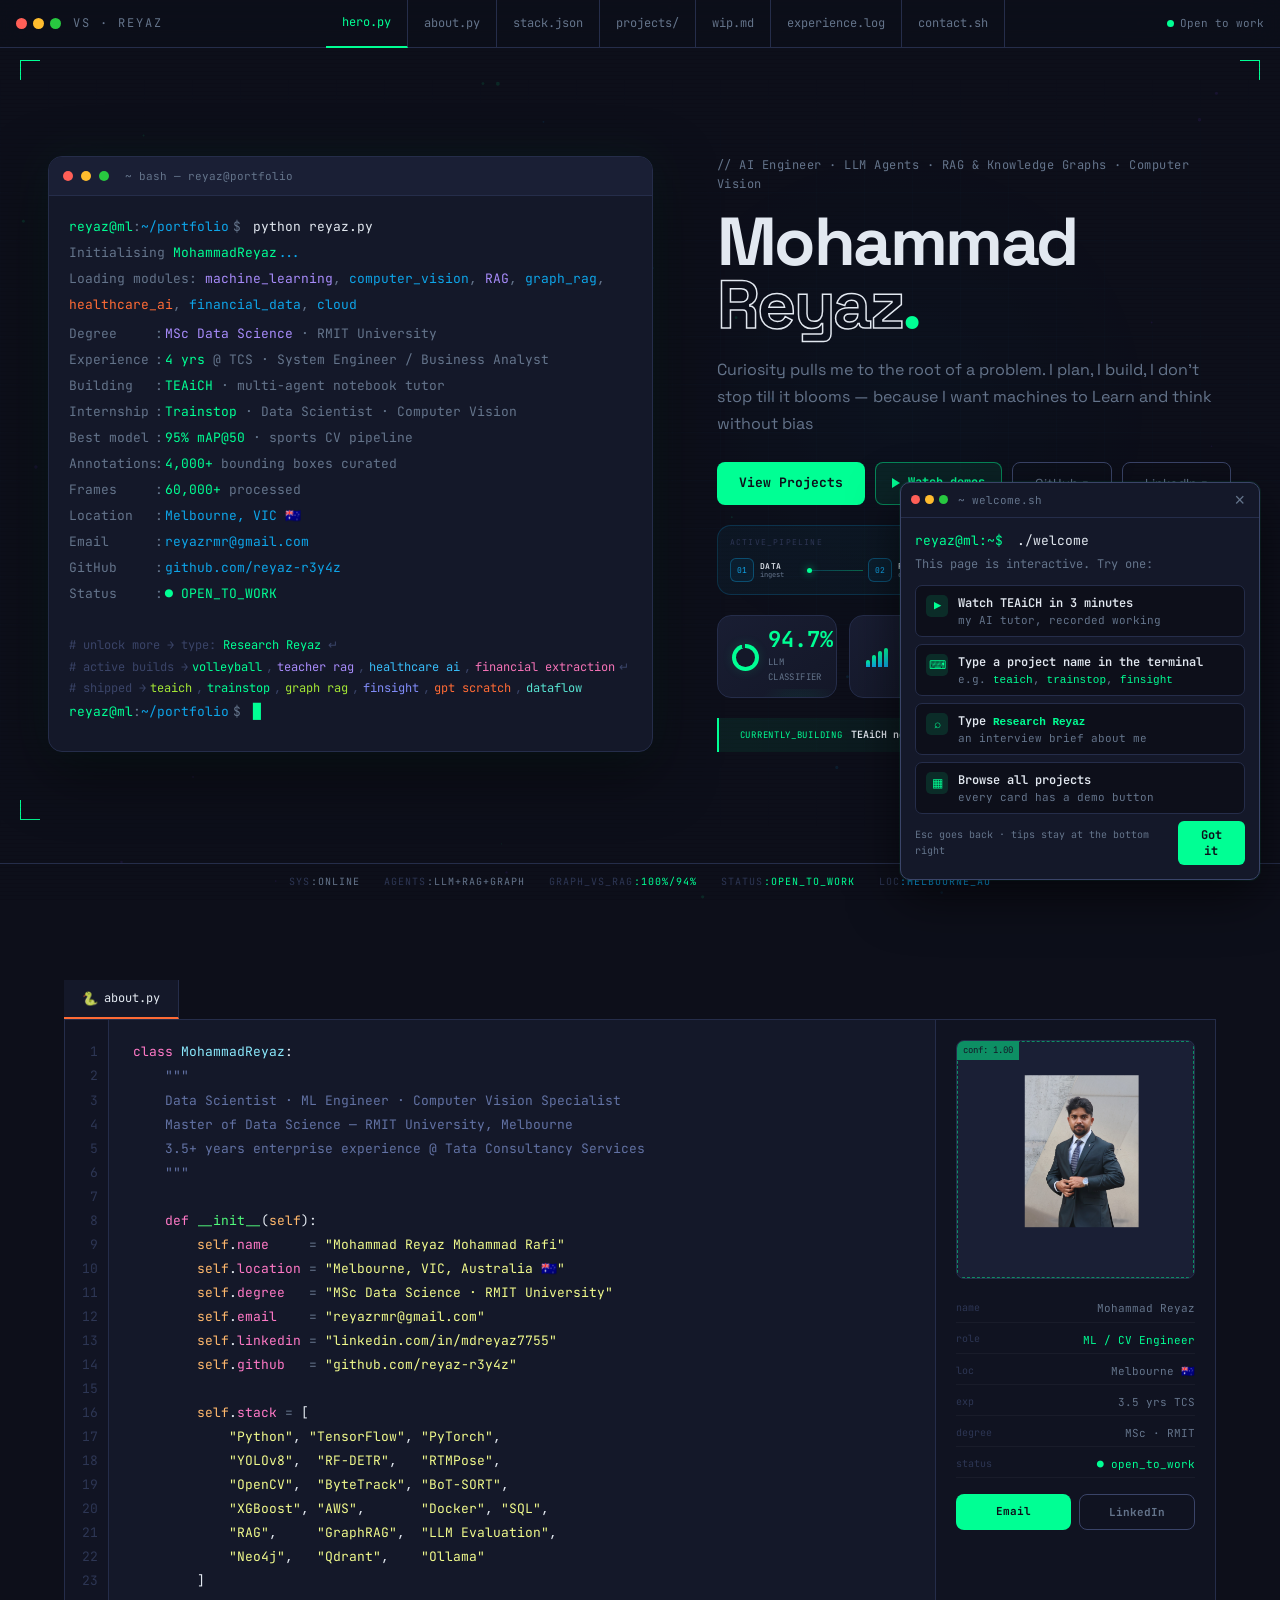
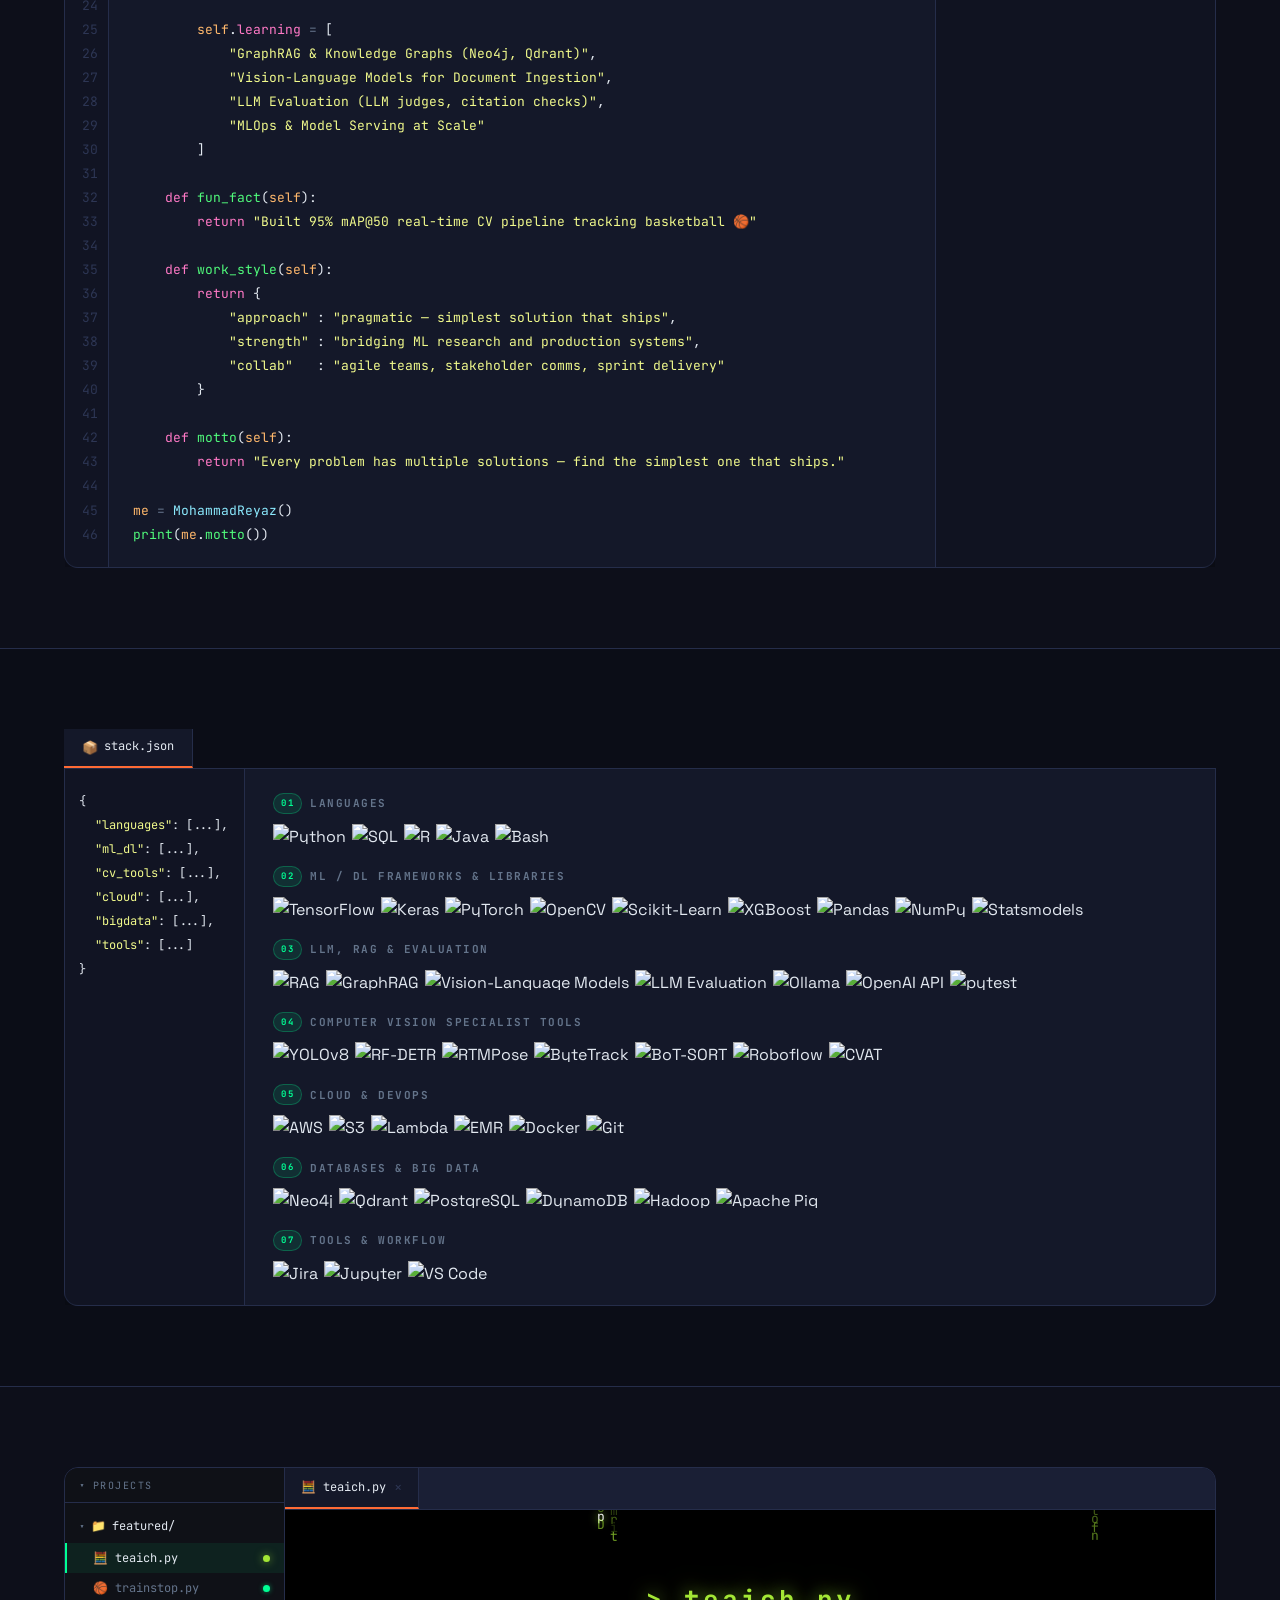
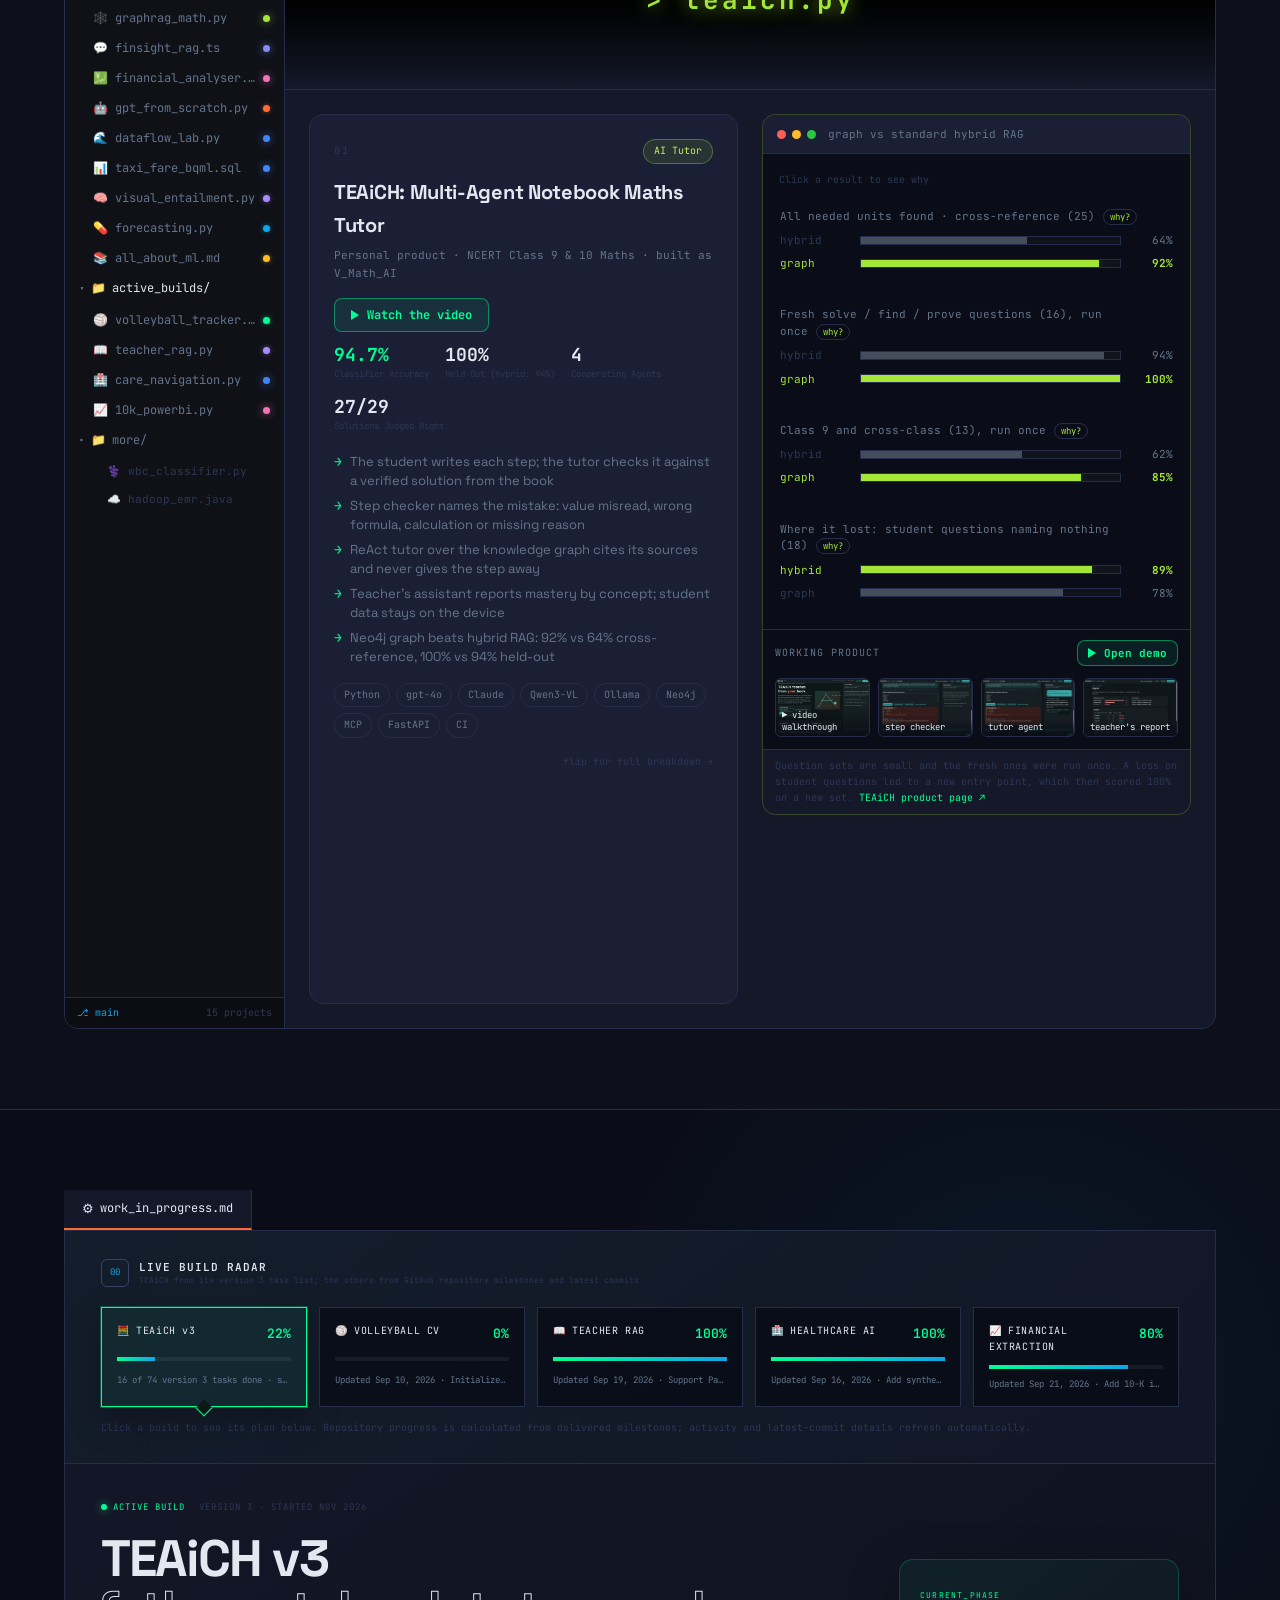
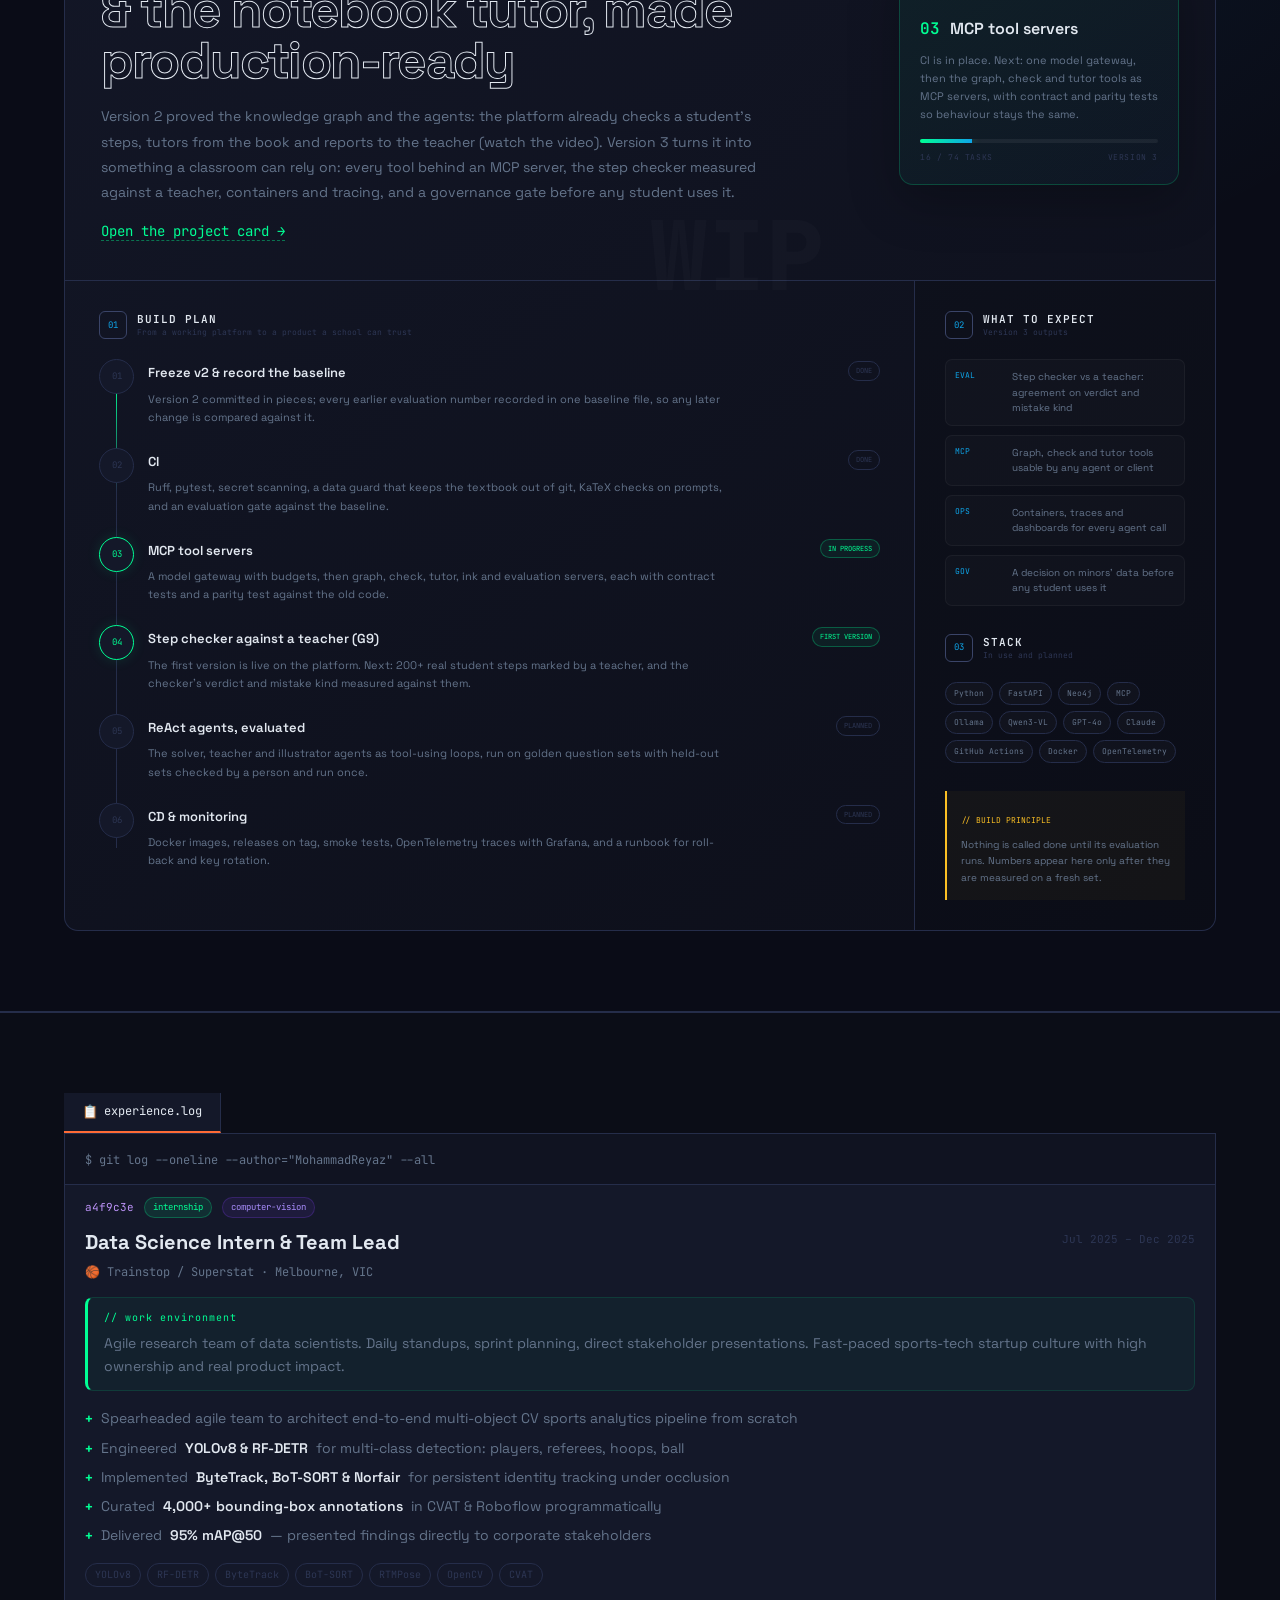
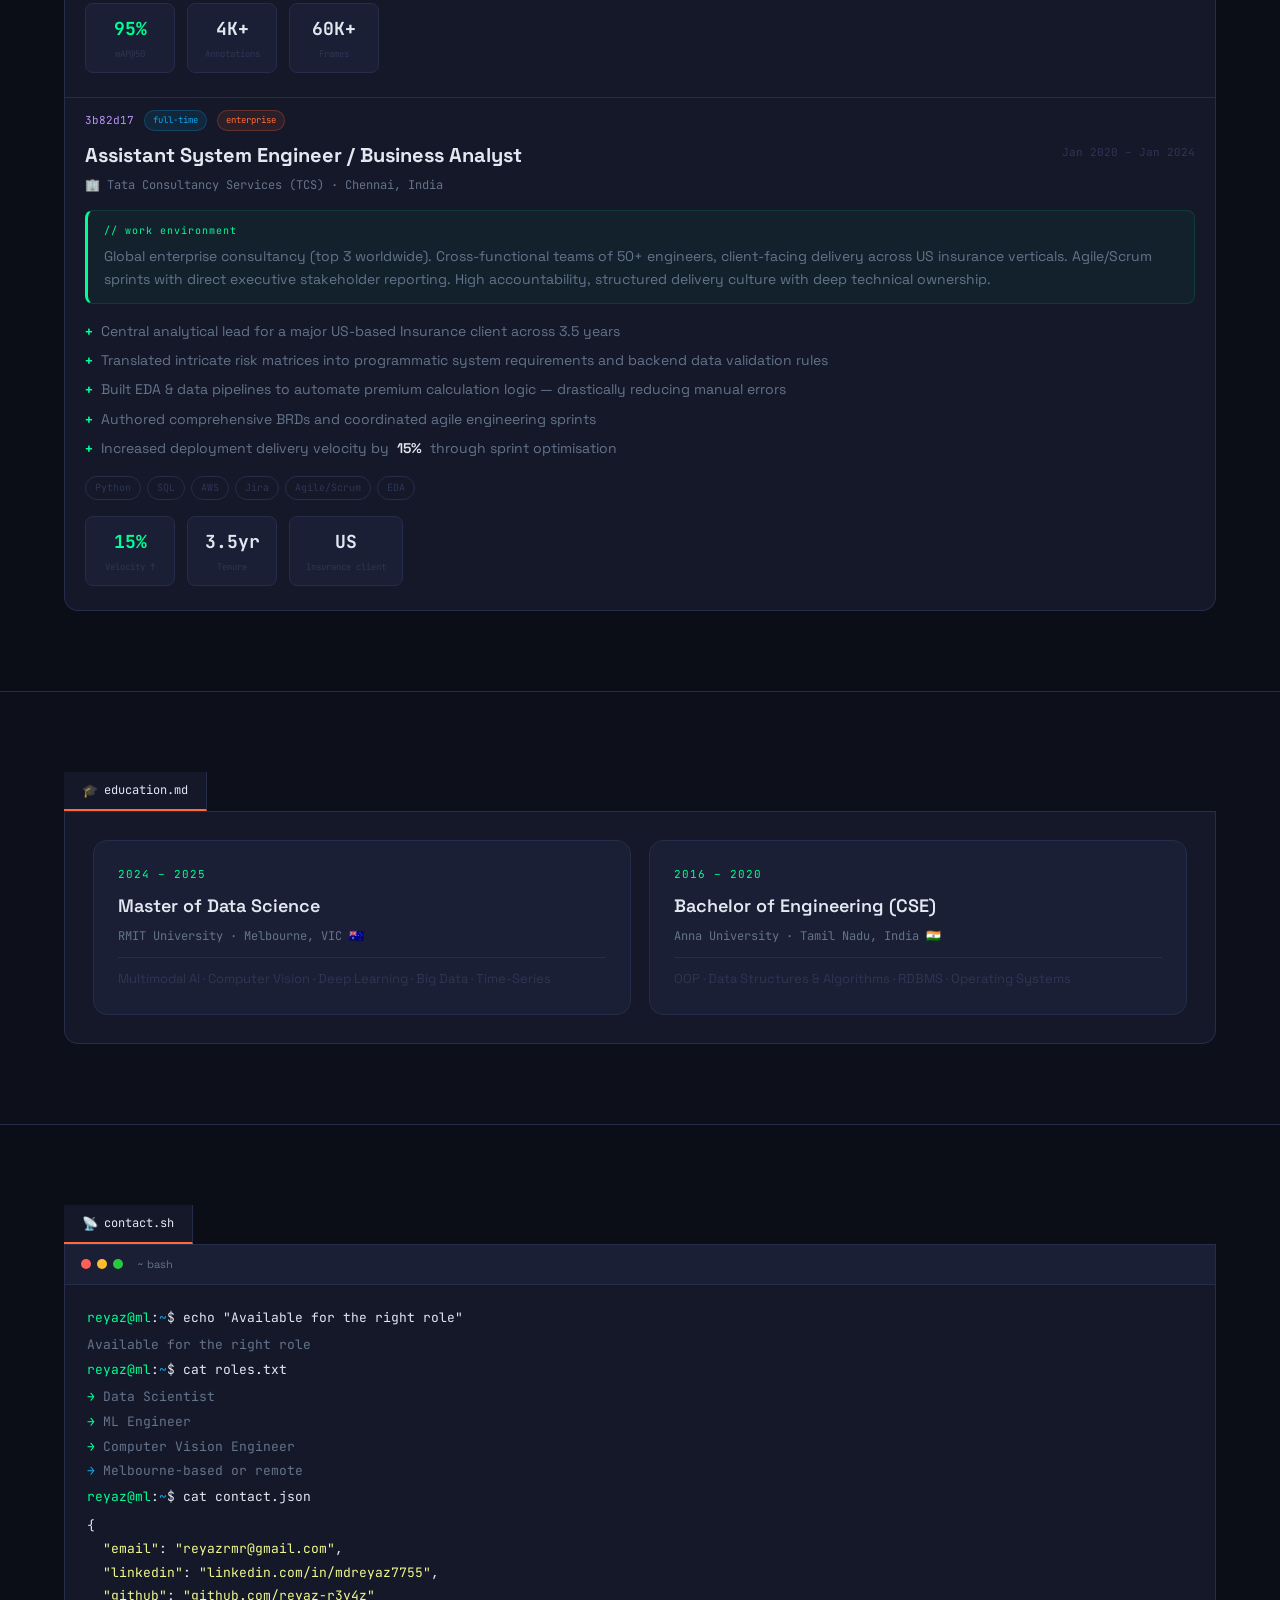
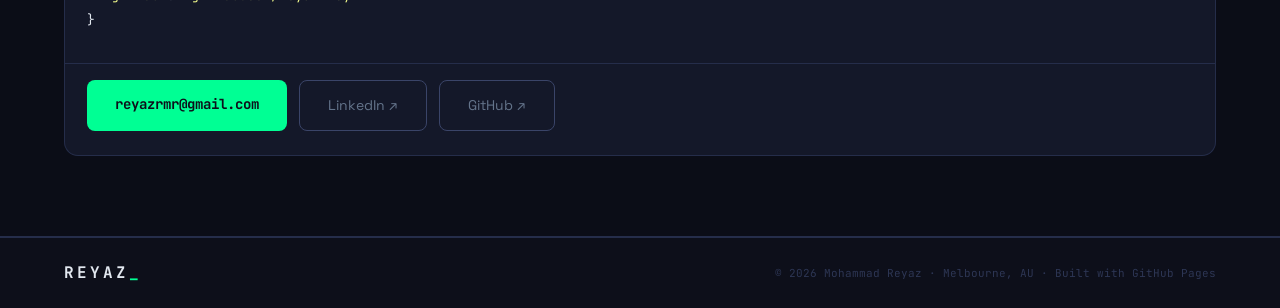
==== commit c2ce40bc: "Portfolio: Research Reyaz is a general 'Who I am' page; interview prep removed from the public site " ====
--- a/index.html
+++ b/index.html
@@ -1711,11 +1711,11 @@
   <div class="ro-bar">
     <div class="ro-bar-left">
       <div class="ro-dot r"></div><div class="ro-dot y"></div><div class="ro-dot g"></div>
-      <span class="ro-title">understand_reyaz.html — Maincode Interview · <span style="color:#38bdf8">Research Reyaz</span></span>
+      <span class="ro-title">understand_reyaz.html — Who I Am · <span style="color:#38bdf8">Research Reyaz</span></span>
     </div>
     <button id="researchClose" onclick="closeResearch()">✕ &nbsp;Close</button>
   </div>
-  <iframe id="researchFrame" src="understand%20reyaz_maincode.html" title="Understand Reyaz"></iframe>
+  <iframe id="researchFrame" src="understand-reyaz.html" title="Understand Reyaz"></iframe>
 </div>
 
 <script>
